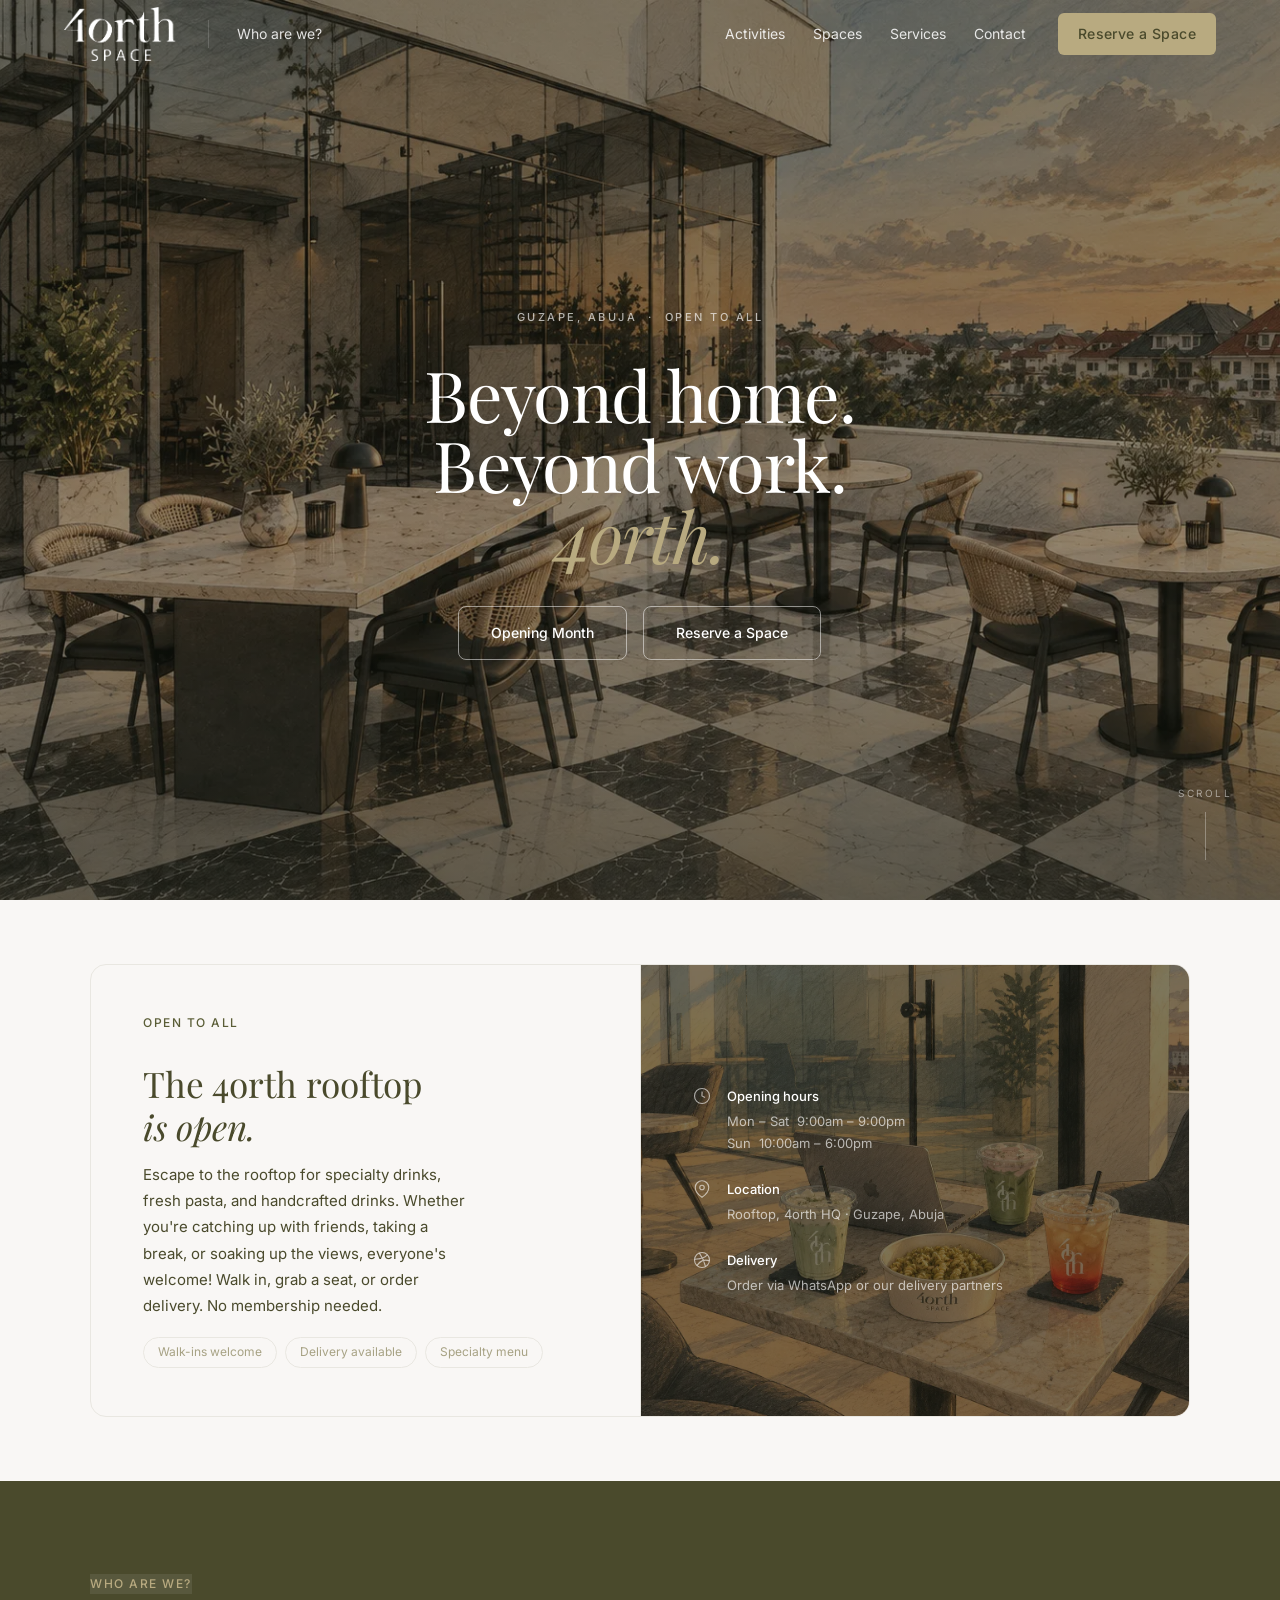
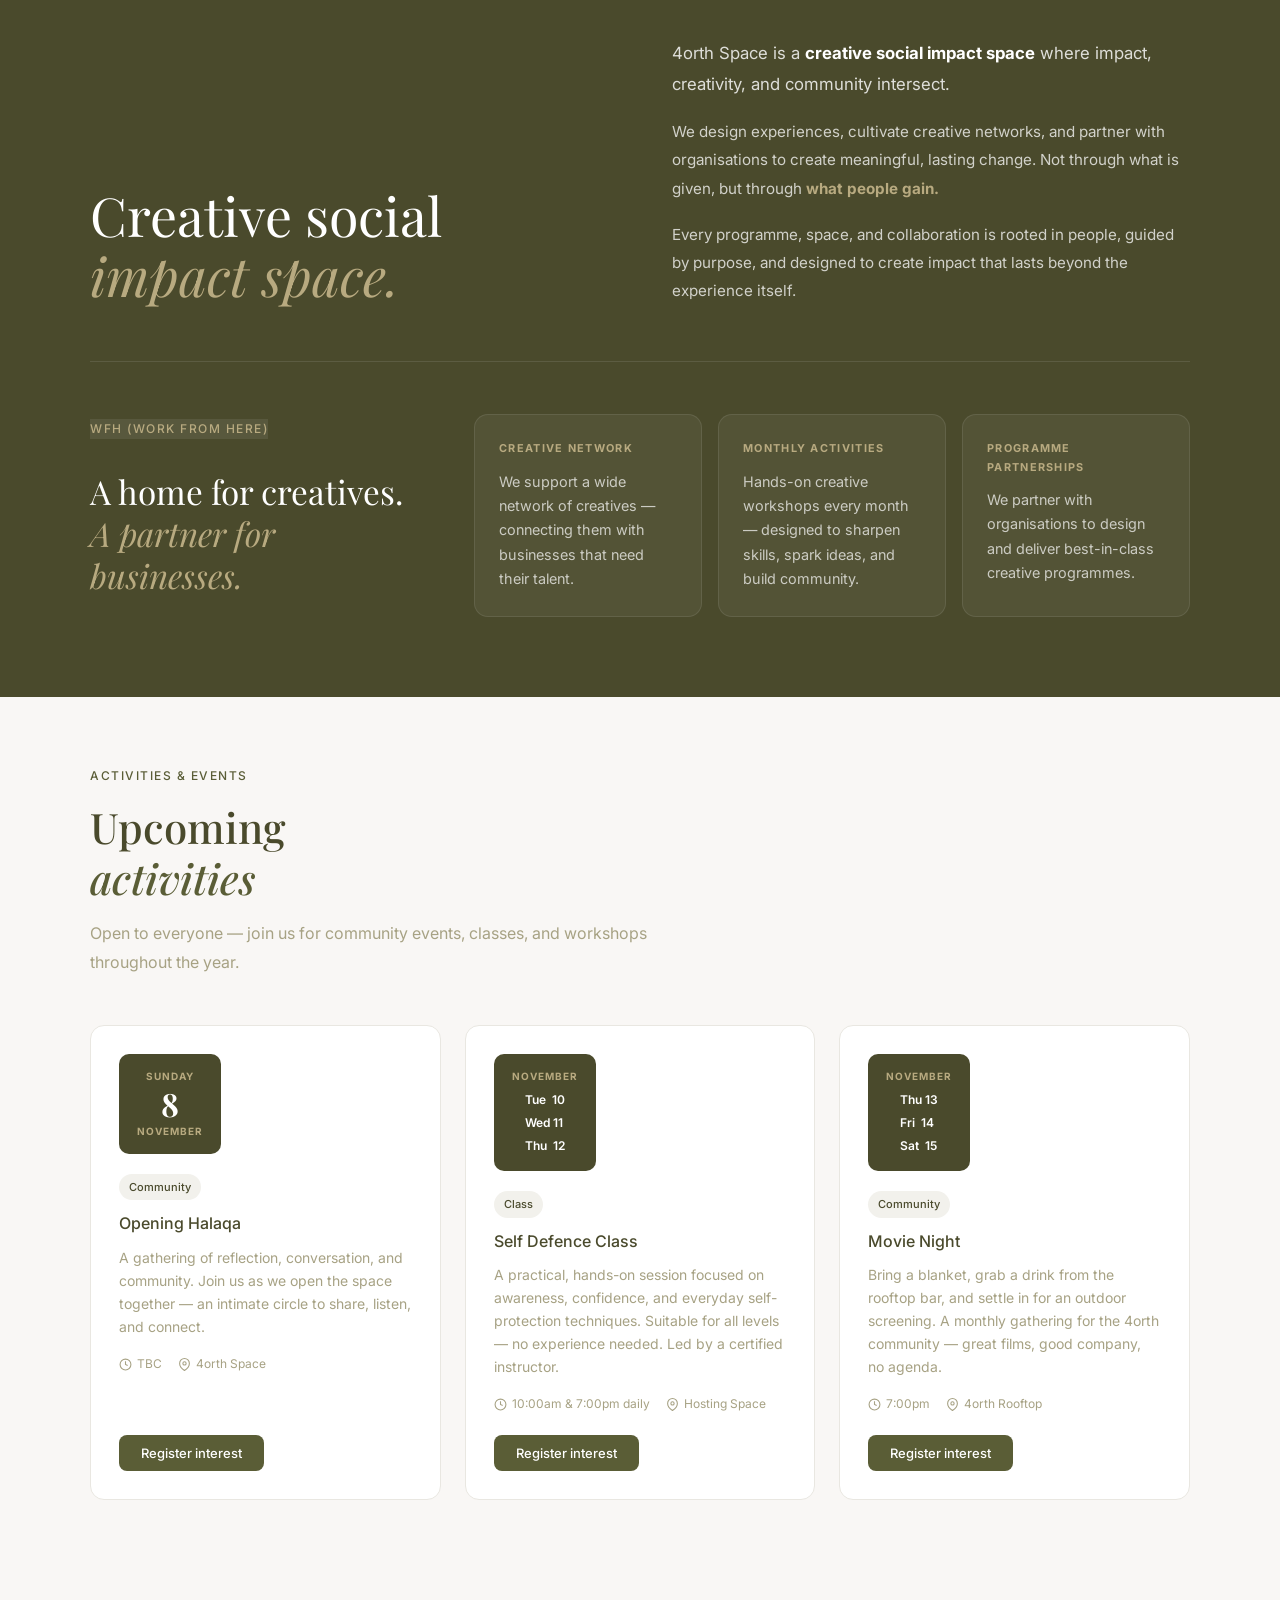
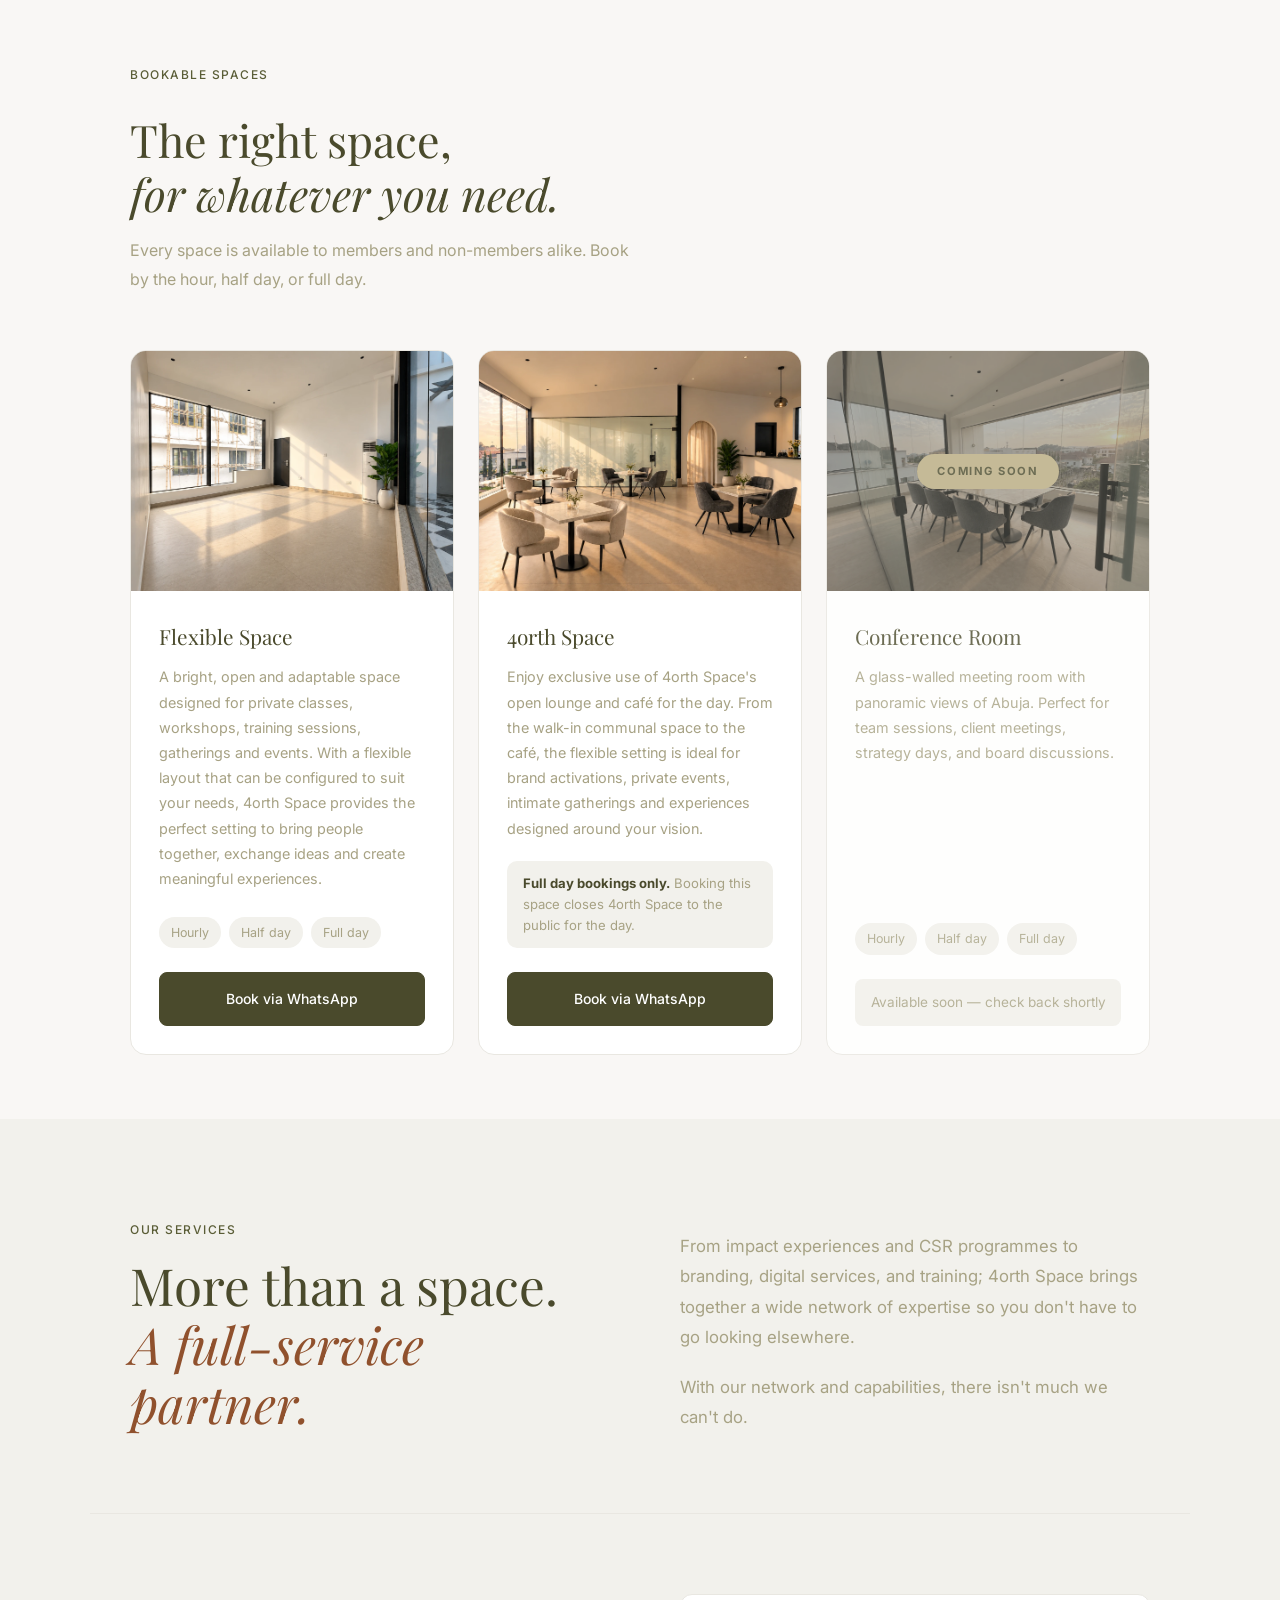
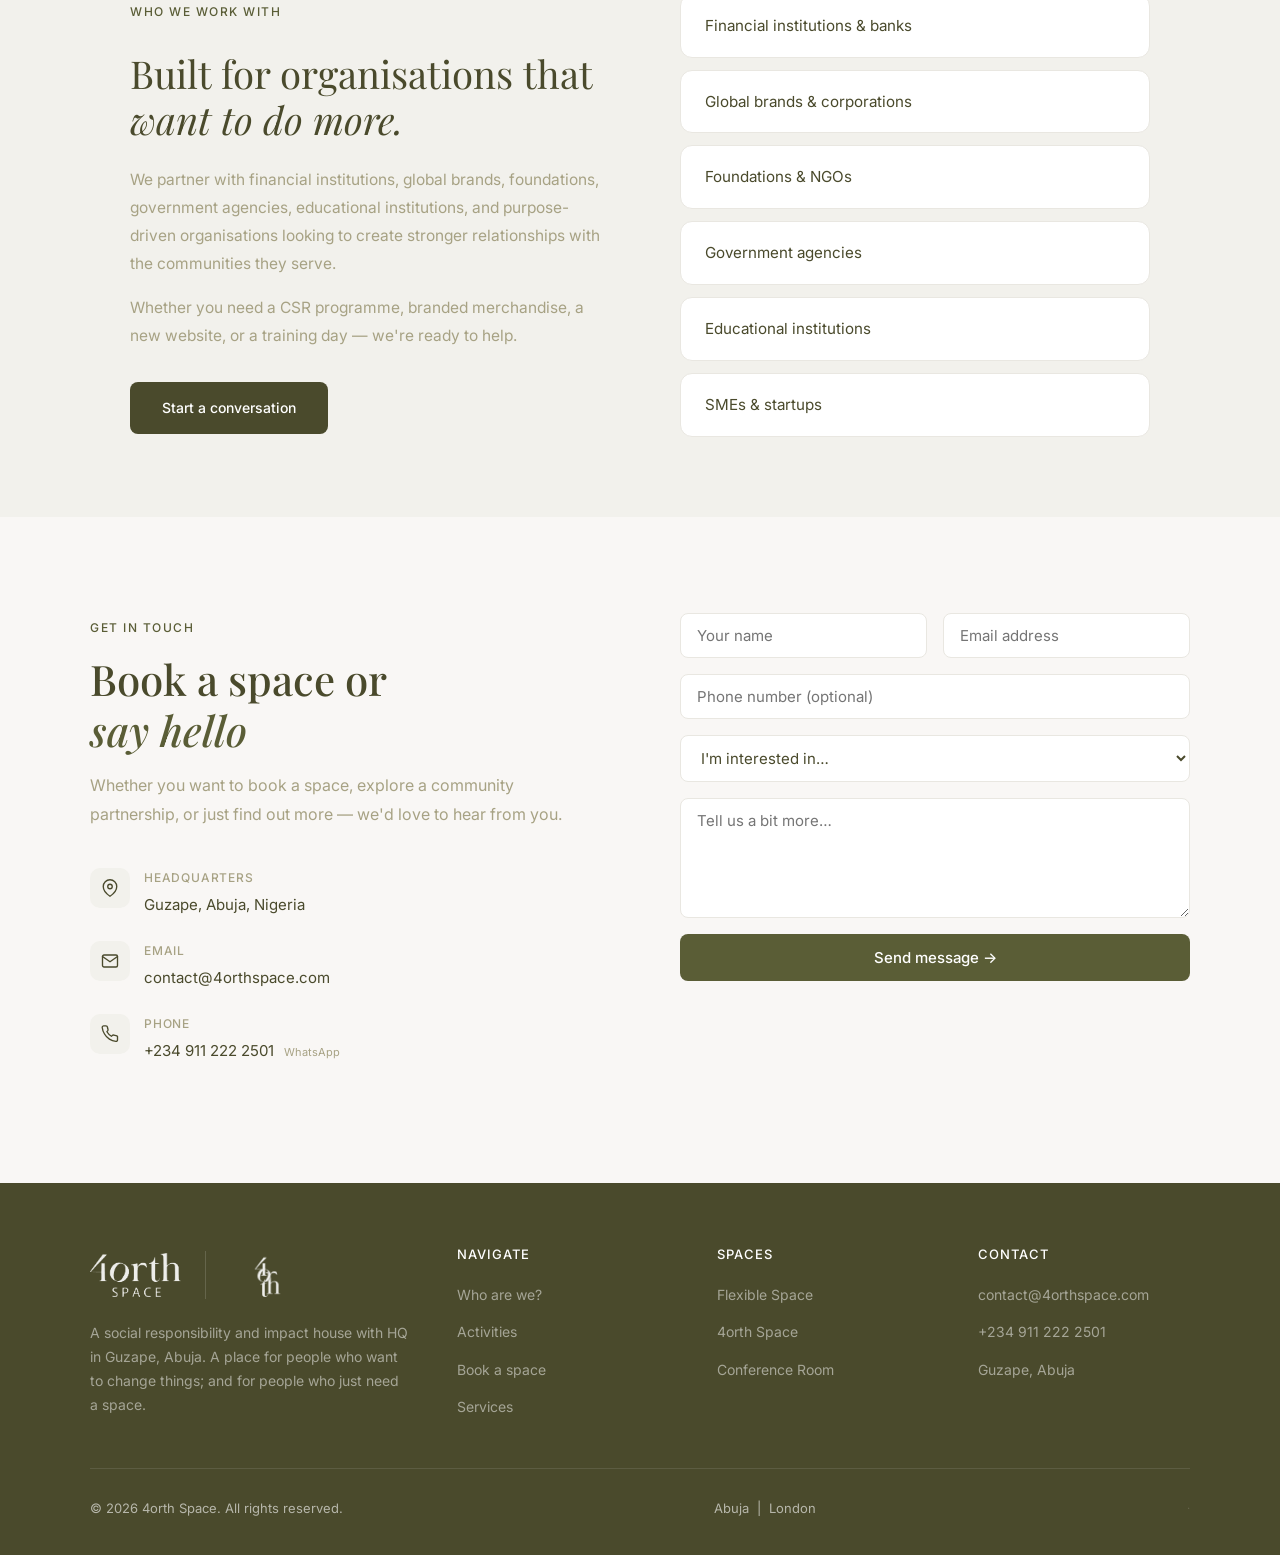
==== index.html @ c17ed7e1 "Add files via upload" ====
<!DOCTYPE html>
<html lang="en">
<head>
  <meta charset="UTF-8" />
  <meta name="viewport" content="width=device-width, initial-scale=1.0" />
  <title>4orth Space — Social Impact Hub, Guzape, Abuja</title>
  <meta name="description" content="4orth Space is a social responsibility and impact hub in Guzape, Abuja. A welcoming space for community, creativity, and change. Book our private office, lounge, or meeting room." />
  <link rel="preconnect" href="https://fonts.googleapis.com" />
  <link rel="preconnect" href="https://fonts.gstatic.com" crossorigin />
  <link href="https://fonts.googleapis.com/css2?family=Inter:wght@300;400;500;600&family=Playfair+Display:ital,wght@0,400;0,500;1,400&display=swap" rel="stylesheet" />
  <style>
    *, *::before, *::after { box-sizing: border-box; margin: 0; padding: 0; }

    :root {
      /* Original 4orth brand palette */
      --olive-dark:   #4A4A2C;
      --olive:        #5A5D36;
      --olive-mid:    #5C5B37;
      --olive-light:  #5E5836;
      --tan-dark:     #A7A284;
      --tan:          #B8AA80;
      --cream-dark:   #E9E7E1;
      --cream-mid:    #F2F1EC;
      --cream-light:  #F5F2EC;
      --cream:        #F9F7F5;
      --black:        #000000;
      --white:        #FFFFFF;
      /* Aliases for readability */
      --brand:        #5A5D36;
      --brand-dark:   #4A4A2C;
      --brand-light:  #A7A284;
      --bg:           #F9F7F5;
      --surface:      #F2F1EC;
      --border:       #E9E7E1;
      --muted:        #A7A284;
      --text:         #4A4A2C;
      /* Extended palette */
      --rust:   rgb(144,81,45);
      --brown:  rgb(76,55,36);
      --greige: rgb(195,186,175);
      --stone:  rgb(217,216,211);
      --font-body: 'Inter', sans-serif;
      --font-display: 'Playfair Display', Georgia, serif;
      /* Aliases used in inline styles */
      --serif: 'Playfair Display', Georgia, serif;
      --sans: 'Inter', sans-serif;
      --text-muted: #A7A284;
    }

    html { scroll-behavior: smooth; }

    body {
      font-family: var(--font-body);
      font-size: 16px;
      line-height: 1.7;
      color: var(--text);
      background: var(--white);
    }

    /* NAV */
    nav {
      position: fixed;
      top: 0; left: 0; right: 0;
      z-index: 100;
      background: transparent;
      border-bottom: none;
      padding: 0 5%;
      display: flex;
      align-items: center;
      justify-content: space-between;
      height: 68px;
      transition: background 0.3s, border-bottom 0.3s;
    }
    nav.scrolled {
      background: var(--brand-dark);
      border-bottom: 1px solid rgba(255,255,255,0.08);
    }
    .nav-left {
      display: flex;
      align-items: center;
      gap: 32px;
    }
    .nav-right {
      display: flex;
      align-items: center;
      gap: 32px;
    }
    .nav-logo {
      text-decoration: none;
      display: flex;
      align-items: center;
    }
    .nav-logo img { height: 54px; width: auto; display: block; }
    /* Thin divider between logo group and left links */
    .nav-left-links {
      display: flex;
      align-items: center;
      gap: 28px;
      list-style: none;
      padding-left: 28px;
      border-left: 1px solid rgba(255,255,255,0.15);
    }
    .nav-right-links {
      display: flex;
      align-items: center;
      gap: 28px;
      list-style: none;
    }
    .nav-left-links a,
    .nav-right-links a {
      font-size: 14px;
      font-weight: 400;
      color: rgba(255,255,255,0.85);
      text-decoration: none;
      transition: color 0.2s;
    }
    .nav-left-links a:hover,
    .nav-right-links a:hover { color: var(--white); }
    /* Keep old .nav-links for toggleMenu JS compatibility */
    .nav-links { display: none; }
    .nav-cta {
      background: var(--tan);
      color: var(--brand-dark) !important;
      padding: 9px 20px;
      border-radius: 6px;
      font-weight: 500 !important;
      font-family: var(--font-body);
      font-size: 0.88rem;
      letter-spacing: 0.03em;
      text-decoration: none !important;
      transition: background 0.2s !important;
    }
    .nav-cta:hover { background: var(--white) !important; color: var(--brand-dark) !important; text-decoration: none !important; }
    .nav-hamburger { display: none; cursor: pointer; flex-direction: column; gap: 5px; padding: 10px; margin-right: -10px; -webkit-tap-highlight-color: transparent; }
    .nav-mobile-menu { display: none; }
    .nav-hamburger span { display: block; width: 22px; height: 2px; background: rgba(255,255,255,0.7); border-radius: 2px; }

    /* SECTIONS */
    section { padding: 96px 5%; }

    /* HERO */
    #hero {
      position: relative;
      min-height: 100vh;
      padding: 68px 40px 0;
      background: var(--brand-dark);
      display: flex;
      flex-direction: column;
      align-items: center;
      justify-content: center;
      overflow: hidden;
      text-align: center;
    }
    #hero .hero-bg {
      display: block;
      position: absolute;
      inset: 0;
      background: url('hero.webp') center center / cover no-repeat;
      z-index: 0;
    }
    #hero .hero-bg::after {
      display: block;
      content: '';
      position: absolute;
      inset: 0;
      background: linear-gradient(to bottom, rgba(20,24,16,0.55) 0%, rgba(20,24,16,0.45) 60%, rgba(20,24,16,0.65) 100%);
    }
    .hero-inner {
      position: relative;
      z-index: 2;
      max-width: 900px;
      padding: 0 40px;
      display: flex;
      flex-direction: column;
      align-items: center;
    }
    .hero-eyebrow {
      font-size: 11px;
      font-weight: 500;
      letter-spacing: 2.5px;
      text-transform: uppercase;
      color: rgba(255,255,255,0.65);
      margin-bottom: 32px;
    }
    .hero-title {
      font-family: var(--font-display);
      font-size: clamp(36px, 5.5vw, 72px);
      font-weight: 300;
      line-height: 1.0;
      color: #fff;
      margin-bottom: 36px;
      letter-spacing: -0.02em;
    }
    .hero-title em { color: var(--tan); font-style: italic; }
    .hero-subtitle {
      font-size: 17px;
      color: rgba(255,255,255,0.75);
      line-height: 1.85;
      margin-bottom: 48px;
      max-width: 520px;
      font-weight: 400;
    }
    .hero-actions { display: flex; gap: 16px; flex-wrap: wrap; justify-content: center; }
    .btn-primary {
      display: inline-block;
      background: transparent;
      color: #fff;
      font-size: 14px;
      font-weight: 500;
      padding: 14px 32px;
      border-radius: 8px;
      border: 1.5px solid rgba(255,255,255,0.5);
      text-decoration: none;
      transition: border-color 0.2s, transform 0.15s;
    }
    .btn-primary:hover { border-color: #fff; transform: translateY(-1px); }
    .btn-secondary {
      display: inline-block;
      background: transparent;
      color: #fff;
      font-size: 14px;
      font-weight: 500;
      padding: 14px 32px;
      border-radius: 8px;
      border: 1.5px solid rgba(255,255,255,0.5);
      text-decoration: none;
      transition: border-color 0.2s, transform 0.15s;
    }
    .btn-secondary:hover { border-color: #fff; transform: translateY(-1px); }
    #hero .hero-scroll {
      position: absolute;
      bottom: 40px;
      right: 48px;
      left: auto;
      transform: none;
      z-index: 2;
      display: flex;
      flex-direction: column;
      align-items: center;
      gap: 10px;
      color: rgba(255,255,255,0.5);
      font-size: 10px;
      letter-spacing: 2.5px;
      text-transform: uppercase;
    }
    #hero .hero-scroll::after {
      content: '';
      width: 1px;
      height: 48px;
      background: rgba(255,255,255,0.3);
      display: block;
    }
    .hero-quote {
      border-left: 3px solid var(--tan);
      padding-left: 16px;
      font-style: italic;
      color: var(--muted);
      font-size: 14px;
      line-height: 1.65;
    }

    /* SECTION LABELS */
    .section-eyebrow {
      display: inline-block;
      font-size: 12px;
      font-weight: 500;
      letter-spacing: 1.5px;
      text-transform: uppercase;
      color: var(--brand);
      margin-bottom: 16px;
    }
    .section-title {
      font-family: var(--font-display);
      font-size: clamp(28px, 4vw, 42px);
      font-weight: 500;
      line-height: 1.2;
      color: var(--text);
      margin-bottom: 16px;
    }
    .section-title em { font-style: italic; color: var(--brand); }
    .section-body {
      font-size: 16px;
      color: var(--muted);
      line-height: 1.8;
      max-width: 600px;
    }

    /* ABOUT */
    .about-inner {
      max-width: 1100px;
      margin: 0 auto;
      display: grid;
      grid-template-columns: 1fr 1fr;
      gap: 80px;
      align-items: center;
    }
    .about-pillars {
      display: grid;
      gap: 20px;
    }
    .pillar {
      display: flex;
      gap: 16px;
      align-items: flex-start;
    }
    .pillar-icon {
      width: 44px;
      height: 44px;
      border-radius: 10px;
      background: var(--cream-mid);
      display: flex;
      align-items: center;
      justify-content: center;
      flex-shrink: 0;
    }
    .pillar-icon svg { width: 22px; height: 22px; stroke: var(--brand-dark); fill: none; stroke-width: 1.8; stroke-linecap: round; stroke-linejoin: round; }
    .pillar-title { font-weight: 500; font-size: 15px; color: var(--text); margin-bottom: 4px; }
    .pillar-desc { font-size: 14px; color: var(--muted); line-height: 1.65; }

    /* WELCOME / COMMUNITY */
    .community-inner { max-width: 1100px; margin: 0 auto; }
    .community-header { text-align: center; margin-bottom: 64px; }
    #community .section-eyebrow { color: var(--cream-dark); }
    #community .section-title { color: var(--white); }
    #community .section-body { color: rgba(255,255,255,0.7); margin: 0 auto; text-align: center; }
    .welcome-grid {
      display: grid;
      grid-template-columns: repeat(auto-fit, minmax(220px, 1fr));
      gap: 24px;
    }
    .welcome-card {
      background: rgba(255,255,255,0.07);
      border: 1px solid rgba(255,255,255,0.12);
      border-radius: 14px;
      padding: 28px 24px;
    }
    .welcome-card-icon {
      font-size: 28px;
      margin-bottom: 14px;
      display: block;
    }
    .welcome-card-title { font-weight: 500; color: var(--white); font-size: 15px; margin-bottom: 8px; }
    .welcome-card-desc { font-size: 14px; color: rgba(255,255,255,0.6); line-height: 1.65; }

    /* FOUR PLACES GRID */
    .four-places {
      display: grid;
      grid-template-columns: repeat(4, 1fr);
      border-top: 1px solid rgba(255,255,255,0.1);
      margin-top: 24px;
    }
    .four-place {
      padding: 32px 26px 36px;
      border-right: 1px solid rgba(255,255,255,0.1);
      position: relative;
    }
    .four-place:last-child { border-right: 0; }
    .four-place.is-4orth { background: rgba(184,170,128,0.08); }
    .four-place-num { font-size: 12px; letter-spacing: 0.12em; text-transform: uppercase; color: rgba(255,255,255,0.4); margin-bottom: 16px; }
    .four-place.is-4orth .four-place-num { color: var(--tan); }
    .four-place h3 { font-family: var(--font-display); font-size: 22px; color: var(--white); margin-bottom: 10px; }
    .four-place.is-4orth h3 { color: var(--tan); }
    .four-place p { font-size: 14px; color: rgba(255,255,255,0.5); line-height: 1.65; }
    .four-place-bar { height: 2px; background: rgba(255,255,255,0.1); margin-top: 22px; position: relative; overflow: hidden; }
    .four-place-bar i { position: absolute; inset: 0; background: var(--tan); }
    .four-place:nth-child(1) .four-place-bar i { width: 25%; }
    .four-place:nth-child(2) .four-place-bar i { width: 50%; }
    .four-place:nth-child(3) .four-place-bar i { width: 75%; }
    .four-place.is-4orth .four-place-bar i { width: 100%; }
    @media (max-width: 900px) { .four-places { grid-template-columns: 1fr 1fr; } .four-place { border-bottom: 1px solid rgba(255,255,255,0.1); } }
    @media (max-width: 600px) { .four-places { grid-template-columns: 1fr; } }

    /* SPACES */
    #spaces { background: var(--cream); }
    .spaces-inner { max-width: 1100px; margin: 0 auto; }
    .spaces-header { margin-bottom: 56px; }
    .spaces-grid {
      display: grid;
      grid-template-columns: repeat(3, 1fr);
      gap: 28px;
    }
    .space-card {
      background: var(--white);
      border-radius: 16px;
      border: 1px solid var(--border);
      overflow: hidden;
      display: flex;
      flex-direction: column;
    }
    .space-card-visual {
      height: 240px;
      position: relative;
      overflow: hidden;
      background: var(--cream-mid);
    }
    .space-card-visual img {
      width: 100%;
      height: 100%;
      object-fit: cover;
      display: block;
      transition: transform 0.5s ease;
    }
    .space-card:hover .space-card-visual img { transform: scale(1.04); }
    .space-card-visual.office { background: linear-gradient(135deg, #F2F1EC 0%, #E9E7E1 100%); }
    .space-card-visual.lounge { background: linear-gradient(135deg, #E9E7E1 0%, #B8AA80 100%); }
    .space-card-visual.meeting { background: linear-gradient(135deg, #F5F2EC 0%, #A7A284 100%); }
    .space-card-badge {
      position: absolute;
      top: 14px;
      right: 14px;
      background: rgba(255,255,255,0.85);
      border-radius: 100px;
      font-size: 11px;
      font-weight: 600;
      color: var(--text);
      padding: 4px 10px;
    }
    .space-card-body { padding: 28px; flex: 1; display: flex; flex-direction: column; }
    .space-card-name { font-weight: 500; font-size: 20px; color: var(--text); margin-bottom: 8px; }
    .space-card-desc { font-size: 14px; color: var(--muted); line-height: 1.7; margin-bottom: 20px; flex: 1; }
    .space-features { list-style: none; margin-bottom: 28px; display: flex; flex-direction: column; gap: 8px; }
    .space-features li {
      font-size: 13px;
      color: var(--muted);
      display: flex;
      align-items: center;
      gap: 8px;
    }
    .space-features li::before {
      content: '';
      width: 5px;
      height: 5px;
      border-radius: 50%;
      background: var(--brand);
      flex-shrink: 0;
    }
    .space-capacity {
      font-size: 12px;
      font-weight: 500;
      color: var(--brand-dark);
      background: var(--cream-mid);
      display: inline-block;
      padding: 4px 12px;
      border-radius: 100px;
      margin-bottom: 20px;
    }
    .btn-book {
      display: block;
      text-align: center;
      background: var(--brand);
      color: var(--white);
      font-size: 14px;
      font-weight: 500;
      padding: 12px;
      border-radius: 8px;
      text-decoration: none;
      transition: background 0.2s;
    }
    .btn-book:hover { background: var(--brand-dark); }
    .btn-book.amber { background: var(--tan-dark); }
    .btn-book.amber:hover { background: var(--olive-dark); }
    .btn-book.coral { background: var(--olive-mid); }
    .btn-book.coral:hover { background: var(--olive-dark); }

    /* IMPACT */
    #impact { background: var(--white); }
    .impact-inner { max-width: 1100px; margin: 0 auto; }
    .impact-grid {
      display: grid;
      grid-template-columns: 1fr 1.4fr;
      gap: 80px;
      align-items: center;
    }
    .impact-stats { display: grid; grid-template-columns: 1fr 1fr; gap: 20px; }
    .impact-stat {
      padding: 28px;
      border-radius: 14px;
      border: 1px solid var(--border);
    }
    .impact-stat-num {
      font-family: var(--font-display);
      font-size: 38px;
      font-weight: 500;
      color: var(--brand);
      line-height: 1;
      margin-bottom: 6px;
    }
    .impact-stat-label { font-size: 13px; color: var(--muted); }
    .impact-initiatives { display: flex; flex-direction: column; gap: 24px; }
    .initiative {
      padding: 24px;
      border-radius: 12px;
      border: 1px solid var(--border);
      border-left: 4px solid var(--tan);
    }
    .initiative-title { font-weight: 500; font-size: 15px; color: var(--text); margin-bottom: 6px; }
    .initiative-desc { font-size: 14px; color: var(--muted); line-height: 1.65; }

    /* EVENTS */
    #events { background: var(--cream-mid); }
    .events-inner { max-width: 1100px; margin: 0 auto; }
    .events-header { margin-bottom: 48px; }
    .events-grid { display: grid; grid-template-columns: repeat(auto-fit, minmax(280px, 1fr)); gap: 24px; }
    .event-card {
      background: var(--white);
      border-radius: 14px;
      border: 1px solid var(--border);
      padding: 28px;
      display: flex;
      flex-direction: column;
    }
    .event-date {
      background: var(--brand-dark);
      border-radius: 10px;
      padding: 14px 18px;
      margin-bottom: 20px;
      display: inline-flex;
      flex-direction: column;
      align-items: center;
      width: fit-content;
    }
    .event-title { font-weight: 500; font-size: 16px; color: var(--text); margin-bottom: 8px; }
    .event-desc { font-size: 14px; color: var(--muted); line-height: 1.65; margin-bottom: 16px; }
    .event-tag {
      display: inline-block;
      font-size: 11px;
      font-weight: 500;
      padding: 4px 10px;
      border-radius: 100px;
      background: var(--cream-mid);
      color: var(--brand-dark);
    }

    /* CONTACT */
    #contact { background: var(--cream); }
    .contact-inner {
      max-width: 1100px;
      margin: 0 auto;
      display: grid;
      grid-template-columns: 1fr 1fr;
      gap: 80px;
      align-items: start;
    }
    .contact-detail { display: flex; gap: 14px; align-items: flex-start; margin-bottom: 24px; }
    .contact-icon {
      width: 40px;
      height: 40px;
      border-radius: 10px;
      background: var(--cream-mid);
      display: flex;
      align-items: center;
      justify-content: center;
      flex-shrink: 0;
    }
    .contact-icon svg { width: 18px; height: 18px; stroke: var(--brand-dark); fill: none; stroke-width: 1.8; stroke-linecap: round; stroke-linejoin: round; }
    .contact-label { font-size: 12px; font-weight: 500; color: var(--muted); text-transform: uppercase; letter-spacing: 0.8px; margin-bottom: 3px; }
    .contact-value { font-size: 15px; color: var(--text); }
    .contact-form { display: flex; flex-direction: column; gap: 16px; }
    .form-row { display: grid; grid-template-columns: 1fr 1fr; gap: 16px; }
    input, textarea, select {
      width: 100%;
      padding: 12px 16px;
      border: 1px solid var(--border);
      border-radius: 8px;
      font-family: var(--font-body);
      font-size: 15px;
      color: var(--text);
      background: var(--white);
      transition: border-color 0.2s;
      outline: none;
    }
    input:focus, textarea:focus, select:focus { border-color: var(--brand); }
    textarea { resize: vertical; min-height: 120px; }
    .form-submit {
      background: var(--brand);
      color: var(--white);
      border: none;
      padding: 14px 28px;
      border-radius: 8px;
      font-size: 15px;
      font-weight: 500;
      cursor: pointer;
      transition: background 0.2s;
      font-family: var(--font-body);
    }
    .form-submit:hover { background: var(--brand-dark); }

    /* FOOTER */
    footer {
      background: var(--text);
      padding: 60px 5% 36px;
      color: rgba(255,255,255,0.6);
    }
    .footer-inner {
      max-width: 1100px;
      margin: 0 auto;
    }
    .footer-top {
      display: grid;
      grid-template-columns: 1.5fr 1fr 1fr 1fr;
      gap: 48px;
      margin-bottom: 48px;
    }
    .footer-logo { margin-bottom: 14px; }
    .footer-logo img { height: 44px; width: auto; display: block; filter: brightness(0) invert(1); opacity: 0.9; }
    .footer-brand-desc { font-size: 14px; line-height: 1.7; color: rgba(255,255,255,0.5); }
    .footer-col-title { font-weight: 500; color: var(--white); font-size: 13px; text-transform: uppercase; letter-spacing: 1px; margin-bottom: 16px; }
    .footer-links { list-style: none; display: flex; flex-direction: column; gap: 10px; }
    .footer-links a { font-size: 14px; color: rgba(255,255,255,0.5); text-decoration: none; transition: color 0.2s; }
    .footer-links a:hover { color: var(--tan); }
    .footer-bottom {
      border-top: 1px solid rgba(255,255,255,0.1);
      padding-top: 28px;
      display: flex;
      justify-content: space-between;
      align-items: center;
      font-size: 13px;
    }

    /* WORKSHOP SIGNUP */
    .workshop-signup {
      margin-top: 64px;
      background: var(--brand-dark);
      border-radius: 20px;
      padding: 56px 52px;
      display: grid;
      grid-template-columns: 1fr 1fr;
      gap: 60px;
      align-items: start;
    }
    .workshop-signup-info h3 {
      font-family: var(--font-display);
      font-size: 28px;
      color: var(--white);
      line-height: 1.25;
      margin-bottom: 14px;
    }
    .workshop-signup-info h3 em { color: var(--tan); }
    .workshop-signup-info p { font-size: 15px; color: rgba(255,255,255,0.65); line-height: 1.75; margin-bottom: 24px; }
    .workshop-signup-perks { display: flex; flex-direction: column; gap: 12px; }
    .workshop-signup-perk { display: flex; gap: 12px; align-items: flex-start; font-size: 14px; color: rgba(255,255,255,0.65); line-height: 1.55; }
    .workshop-signup-perk::before { content: ''; width: 6px; height: 6px; border-radius: 50%; background: var(--tan); flex-shrink: 0; margin-top: 6px; }
    .workshop-signup-form { background: var(--white); border-radius: 16px; padding: 36px 32px; display: flex; flex-direction: column; gap: 16px; }
    .workshop-signup-form .form-label { font-size: 12px; font-weight: 500; letter-spacing: 0.8px; text-transform: uppercase; color: var(--muted); display: block; margin-bottom: 6px; }
    .workshop-signup-form input,
    .workshop-signup-form select,
    .workshop-signup-form textarea { width: 100%; padding: 12px 16px; border: 1px solid var(--border); border-radius: 8px; font-family: var(--font-body); font-size: 15px; color: var(--text); background: var(--cream); transition: border-color 0.2s; outline: none; }
    .workshop-signup-form input:focus,
    .workshop-signup-form select:focus,
    .workshop-signup-form textarea:focus { border-color: var(--brand); }
    .workshop-signup-form textarea { resize: vertical; min-height: 90px; }
    .workshop-signup-success { display: none; text-align: center; padding: 20px 0; }
    .workshop-signup-success .ws-icon { width: 52px; height: 52px; border-radius: 50%; border: 2px solid var(--brand); display: flex; align-items: center; justify-content: center; margin: 0 auto 16px; }
    .workshop-signup-success .ws-icon svg { width: 22px; height: 22px; stroke: var(--brand); fill: none; stroke-width: 2; stroke-linecap: round; }
    .workshop-signup-success h4 { font-family: var(--font-display); font-size: 22px; color: var(--text); margin-bottom: 8px; }
    .workshop-signup-success p { font-size: 14px; color: var(--muted); }
    @media (max-width: 900px) { .workshop-signup { grid-template-columns: 1fr; gap: 36px; padding: 36px 28px; } }

    /* SERVICES */
    #services { background: var(--cream-mid); }
    .services-inner { max-width: 1100px; margin: 0 auto; }
    .services-intro {
      display: grid;
      grid-template-columns: 1fr 1fr;
      gap: 80px;
      align-items: start;
      margin-bottom: 72px;
    }
    .services-clients {
      display: flex;
      flex-wrap: wrap;
      gap: 10px;
      margin-top: 28px;
    }
    .services-client-tag {
      font-size: 12px;
      font-weight: 500;
      letter-spacing: 0.6px;
      color: var(--brand-dark);
      background: var(--cream-dark);
      border: 1px solid var(--border);
      padding: 6px 14px;
      border-radius: 100px;
    }
    .services-grid {
      display: grid;
      grid-template-columns: repeat(3, 1fr);
      gap: 24px;
      margin-bottom: 64px;
    }
    .service-card {
      background: var(--white);
      border: 1px solid var(--border);
      border-radius: 16px;
      padding: 32px 28px;
      display: flex;
      flex-direction: column;
      gap: 14px;
      transition: border-color 0.2s, box-shadow 0.2s;
    }
    .service-card:hover {
      border-color: var(--brand);
      box-shadow: 0 4px 24px rgba(90,93,54,0.08);
    }
    .service-card-icon {
      width: 48px;
      height: 48px;
      border-radius: 12px;
      background: var(--cream-mid);
      display: flex;
      align-items: center;
      justify-content: center;
    }
    .service-card-icon svg { width: 22px; height: 22px; stroke: var(--brand); fill: none; stroke-width: 1.8; stroke-linecap: round; stroke-linejoin: round; }
    .service-card-name { font-weight: 600; font-size: 17px; color: var(--text); }
    .service-card-desc { font-size: 14px; color: var(--muted); line-height: 1.7; flex: 1; }
    .service-card-tag {
      display: inline-block;
      font-size: 11px;
      font-weight: 500;
      letter-spacing: 0.8px;
      text-transform: uppercase;
      color: var(--brand);
      background: rgba(90,93,54,0.07);
      padding: 4px 10px;
      border-radius: 100px;
      align-self: flex-start;
    }
    .services-how {
      background: var(--brand-dark);
      border-radius: 20px;
      padding: 56px 52px;
      display: grid;
      grid-template-columns: 1fr 1fr;
      gap: 60px;
      align-items: center;
    }
    .services-how h3 {
      font-family: var(--font-display);
      font-size: 28px;
      color: var(--white);
      line-height: 1.25;
      margin-bottom: 16px;
    }
    .services-how h3 em { color: var(--tan); }
    .services-how p { font-size: 15px; color: rgba(255,255,255,0.65); line-height: 1.75; margin-bottom: 28px; }
    .services-steps { display: flex; flex-direction: column; gap: 24px; }
    .services-step { display: flex; gap: 18px; align-items: flex-start; }
    .services-step-num {
      width: 32px; height: 32px;
      border-radius: 50%;
      border: 1px solid rgba(184,170,128,0.4);
      display: flex; align-items: center; justify-content: center;
      font-size: 12px; font-weight: 600; color: var(--tan);
      flex-shrink: 0;
    }
    .services-step-text { font-size: 14px; color: rgba(255,255,255,0.65); line-height: 1.65; padding-top: 6px; }
    .services-step-text strong { color: var(--white); display: block; margin-bottom: 2px; font-size: 15px; }
    @media (max-width: 900px) {
      .services-intro, .services-how { grid-template-columns: 1fr; gap: 40px; }
      .services-grid { grid-template-columns: 1fr 1fr; }
    }
    @media (max-width: 600px) { .services-grid { grid-template-columns: 1fr; } .services-how { padding: 36px 28px; } }

    /* OUR JOURNEY */
    #journey { background: var(--cream); }
    .journey-inner { max-width: 1200px; margin: 0 auto; }
    .journey-header { margin-bottom: 64px; }
    .journey-header .section-body { max-width: 560px; }
    .journey-timeline { display: flex; flex-direction: column; gap: 80px; }
    .journey-chapter { display: grid; grid-template-columns: 200px 1fr; gap: 48px; align-items: start; }
    .journey-chapter:nth-child(even) { grid-template-columns: 1fr 200px; }
    .journey-chapter:nth-child(even) .journey-chapter-label { order: 2; text-align: right; }
    .journey-chapter:nth-child(even) .journey-chapter-content { order: 1; }
    .journey-chapter-label { padding-top: 6px; }
    .journey-chapter-date { font-size: 11px; font-weight: 500; letter-spacing: 1.2px; text-transform: uppercase; color: var(--muted); margin-bottom: 8px; }
    .journey-chapter-milestone { font-family: var(--font-display); font-size: 22px; color: var(--text); line-height: 1.2; margin-bottom: 10px; }
    .journey-chapter-desc { font-size: 14px; color: var(--muted); line-height: 1.7; }
    .journey-chapter-content {}
    .journey-photo-grid { display: grid; gap: 12px; }
    .journey-photo-grid.cols-2 { grid-template-columns: 1fr 1fr; }
    .journey-photo-grid.cols-3 { grid-template-columns: 1fr 1fr 1fr; }
    .journey-photo-grid.cols-1 { grid-template-columns: 1fr; }
    .journey-photo {
      border-radius: 12px;
      overflow: hidden;
      background: var(--cream-mid);
      aspect-ratio: 4/3;
      position: relative;
      border: 1px solid var(--border);
    }
    .journey-photo.tall { aspect-ratio: 3/4; }
    .journey-photo.wide { aspect-ratio: 16/9; }
    .journey-photo img { width: 100%; height: 100%; object-fit: cover; display: block; transition: transform 0.5s ease; }
    .journey-photo:hover img { transform: scale(1.04); }
    .journey-photo-placeholder {
      width: 100%; height: 100%;
      display: flex; flex-direction: column;
      align-items: center; justify-content: center;
      gap: 10px; color: var(--muted);
      font-size: 13px; text-align: center; padding: 20px;
    }
    .journey-photo-placeholder svg { width: 28px; height: 28px; stroke: var(--muted); fill: none; stroke-width: 1.5; opacity: 0.5; }
    .journey-photo-placeholder span { opacity: 0.6; line-height: 1.4; }
    .journey-divider { width: 1px; background: var(--border); margin: 0 auto; height: 40px; }

    /* PARTNERS */
    #partners { background: var(--cream-mid); }
    .partners-inner { max-width: 1100px; margin: 0 auto; }
    .partners-header { margin-bottom: 64px; }
    .partners-grid {
      display: grid;
      grid-template-columns: repeat(3, 1fr);
      gap: 28px;
      margin-bottom: 64px;
    }
    .partner-card {
      background: var(--white);
      border: 1px solid var(--border);
      border-radius: 16px;
      padding: 40px 32px 36px;
      display: flex;
      flex-direction: column;
      gap: 18px;
      transition: border-color 0.2s, box-shadow 0.2s, transform 0.25s;
    }
    .partner-card:hover {
      border-color: var(--brand);
      box-shadow: 0 6px 28px rgba(90,93,54,0.09);
      transform: translateY(-3px);
    }
    .partner-logo-wrap {
      height: 72px;
      display: flex;
      align-items: center;
    }
    .partner-logo-placeholder {
      display: inline-flex;
      align-items: center;
      justify-content: center;
      height: 52px;
      padding: 0 20px;
      background: var(--cream-mid);
      border: 1px solid var(--border);
      border-radius: 10px;
      font-family: var(--font-display);
      font-size: 18px;
      font-weight: 500;
      color: var(--brand-dark);
      letter-spacing: -0.02em;
    }
    .partner-name {
      font-family: var(--font-display);
      font-size: 22px;
      font-weight: 500;
      color: var(--text);
    }
    .partner-type {
      font-size: 11px;
      font-weight: 500;
      letter-spacing: 1px;
      text-transform: uppercase;
      color: var(--brand);
      background: rgba(90,93,54,0.07);
      padding: 4px 10px;
      border-radius: 100px;
      align-self: flex-start;
    }
    .partner-desc {
      font-size: 14px;
      color: var(--muted);
      line-height: 1.75;
      flex: 1;
    }
    .partner-link {
      display: inline-flex;
      align-items: center;
      gap: 6px;
      font-size: 13px;
      font-weight: 500;
      color: var(--brand);
      text-decoration: none;
      transition: gap 0.2s;
    }
    .partner-link:hover { gap: 10px; }
    .partners-become {
      background: var(--brand-dark);
      border-radius: 20px;
      padding: 52px;
      display: grid;
      grid-template-columns: 1fr auto;
      gap: 40px;
      align-items: center;
    }
    .partners-become h3 {
      font-family: var(--font-display);
      font-size: 26px;
      color: var(--white);
      margin-bottom: 10px;
    }
    .partners-become h3 em { color: var(--tan); font-style: italic; }
    .partners-become p { font-size: 15px; color: rgba(255,255,255,0.65); line-height: 1.7; max-width: 52ch; }
    /* Government endorsers strip */
    .partners-divider {
      display: flex; align-items: center; gap: 20px;
      margin: 72px 0 48px;
    }
    .partners-divider::before, .partners-divider::after {
      content: ''; flex: 1; height: 1px; background: var(--border);
    }
    .partners-divider-label {
      font-size: 11px; font-weight: 500; letter-spacing: 1.4px;
      text-transform: uppercase; color: var(--muted); white-space: nowrap;
    }
    .endorsed-grid {
      display: grid;
      grid-template-columns: repeat(3, 1fr);
      gap: 20px;
      margin-bottom: 64px;
    }
    .endorsed-card {
      background: var(--white);
      border: 1px solid var(--border);
      border-radius: 14px;
      padding: 28px 24px;
      display: flex;
      flex-direction: column;
      align-items: flex-start;
      gap: 12px;
      transition: border-color 0.2s, box-shadow 0.2s;
    }
    .endorsed-card:hover { border-color: var(--brand); box-shadow: 0 4px 20px rgba(90,93,54,0.07); }
    .endorsed-badge {
      font-size: 10px; font-weight: 600; letter-spacing: 1.2px;
      text-transform: uppercase; color: var(--white);
      background: var(--brand); padding: 3px 10px;
      border-radius: 100px;
    }
    .endorsed-logo-wrap { height: 56px; display: flex; align-items: center; }
    .endorsed-logo-placeholder {
      font-size: 14px; font-weight: 600; color: var(--brand-dark);
      background: var(--cream-mid); border: 1px solid var(--border);
      border-radius: 8px; padding: 8px 16px;
    }
    .endorsed-name { font-size: 15px; font-weight: 600; color: var(--text); line-height: 1.3; }
    .endorsed-desc { font-size: 13px; color: var(--muted); line-height: 1.65; }
    @media (max-width: 900px) {
      .partners-grid, .endorsed-grid { grid-template-columns: 1fr; }
      .partners-become { grid-template-columns: 1fr; gap: 28px; }
    }

    /* INSTAGRAM */
    #instagram { background: var(--white); }
    .instagram-inner { max-width: 1100px; margin: 0 auto; }
    .instagram-header { display: flex; justify-content: space-between; align-items: flex-end; gap: 24px; flex-wrap: wrap; margin-bottom: 40px; }
    .instagram-profile { display: flex; align-items: center; gap: 18px; }
    .instagram-avatar {
      width: 64px; height: 64px; border-radius: 50%;
      background: linear-gradient(135deg, var(--tan), var(--brand));
      display: flex; align-items: center; justify-content: center;
      font-family: var(--font-display); font-size: 22px; color: var(--white); font-weight: 500;
      flex-shrink: 0;
    }
    .instagram-handle { font-size: 18px; font-weight: 600; color: var(--text); }
    .instagram-handle a { text-decoration: none; color: inherit; }
    .instagram-handle a:hover { color: var(--brand); }
    .instagram-handle-sub { font-size: 14px; color: var(--muted); margin-top: 2px; }
    .instagram-follow-btn {
      display: inline-flex; align-items: center; gap: 8px;
      background: var(--brand); color: var(--white);
      font-size: 14px; font-weight: 500;
      padding: 11px 22px; border-radius: 8px;
      text-decoration: none; transition: background 0.2s;
    }
    .instagram-follow-btn:hover { background: var(--brand-dark); }
    .instagram-follow-btn svg { width: 16px; height: 16px; fill: currentColor; }
    /* Feed container — Behold embed goes here */
    .instagram-feed-wrap { min-height: 320px; }
    .instagram-feed-fallback {
      border: 2px dashed var(--border);
      border-radius: 16px;
      padding: 60px 32px;
      text-align: center;
      color: var(--muted);
    }
    .instagram-feed-fallback svg { width: 36px; height: 36px; margin: 0 auto 16px; display: block; stroke: var(--muted); fill: none; stroke-width: 1.3; }
    .instagram-feed-fallback p { font-size: 15px; line-height: 1.6; max-width: 38ch; margin: 0 auto; }
    .instagram-feed-fallback a { color: var(--brand); text-decoration: none; font-weight: 500; }

    /* RESPONSIVE */
    @media (max-width: 900px) {
      .hero-inner, .about-inner, .contact-inner, .impact-grid { grid-template-columns: 1fr; gap: 48px; }
      .journey-chapter, .journey-chapter:nth-child(even) { grid-template-columns: 1fr; }
      .journey-chapter:nth-child(even) .journey-chapter-label,
      .journey-chapter:nth-child(even) .journey-chapter-content { order: unset; text-align: left; }
      .hero-visual { display: none; }
      .spaces-grid { grid-template-columns: 1fr; }
      .footer-top { grid-template-columns: 1fr 1fr; gap: 32px; }
      .nav-left-links, .nav-right-links, .nav-right .nav-cta { display: none; }
      .nav-hamburger { display: flex; }
      .nav-mobile-menu {
        display: none;
        flex-direction: column;
        position: fixed;
        top: 68px; left: 0; right: 0;
        background: var(--brand-dark);
        padding: 16px 5% 24px;
        border-bottom: 1px solid rgba(255,255,255,0.1);
        gap: 4px;
        z-index: 99;
        -webkit-overflow-scrolling: touch;
      }
      .nav-mobile-menu.open { display: flex; }
      .nav-mobile-menu a {
        font-size: 15px; color: rgba(255,255,255,0.8);
        text-decoration: none; padding: 10px 0;
        border-bottom: 1px solid rgba(255,255,255,0.07);
      }
      .nav-mobile-menu a:last-child { border-bottom: none; }
      .nav-mobile-menu a:hover { color: var(--white); }
      .form-row { grid-template-columns: 1fr; }
      .footer-bottom { flex-direction: column; gap: 12px; text-align: center; }
    }

    @media (max-width: 600px) {
      section { padding: 72px 5%; }
      .impact-stats { grid-template-columns: 1fr; }
      .footer-top { grid-template-columns: 1fr; }
    }

    /* ── Mobile fixes for inline grids ── */
    @media (max-width: 768px) {
      /* Café strip */
      .cafe-strip-grid { grid-template-columns: 1fr !important; }
      .cafe-strip-grid > div:last-child { min-height: 280px; border-left: none !important; border-top: 1px solid var(--border); }

      /* Who are we? headline + text */
      .about-headline-grid { grid-template-columns: 1fr !important; gap: 32px !important; }

      /* WFH section */
      .wfh-grid { grid-template-columns: 1fr !important; gap: 40px !important; }
      .wfh-cards { grid-template-columns: 1fr !important; }

      /* Spaces cards */
      .spaces-cards-grid { grid-template-columns: 1fr !important; }

      /* Services intro + who we work with */
      .services-intro-grid { grid-template-columns: 1fr !important; gap: 40px !important; }
      .services-who-grid { grid-template-columns: 1fr !important; gap: 40px !important; }

      /* About section padding */
      #about { padding: 64px 20px !important; }

      /* Spaces & Activities inner padding */
      #spaces > div, #workshops > div { padding-left: 20px !important; padding-right: 20px !important; }

      /* Services section padding */
      #services { padding-left: 20px !important; padding-right: 20px !important; }

      /* Contact section */
      #contact .contact-inner { padding: 0 20px !important; }

      /* General section side padding */
      section { padding-left: 20px !important; padding-right: 20px !important; }
    }
    /* ── SIGNUP MODAL ── */
    .signup-overlay {
      display: none;
      position: fixed;
      inset: 0;
      background: rgba(0,0,0,0.6);
      z-index: 500;
      align-items: center;
      justify-content: center;
      padding: 20px;
    }
    .signup-overlay.open { display: flex; }
    .signup-modal {
      background: #fff;
      border-radius: 16px;
      width: 100%;
      max-width: 520px;
      max-height: 90vh;
      overflow-y: auto;
      padding: 40px;
      position: relative;
    }
    .signup-modal-close {
      position: absolute;
      top: 16px; right: 20px;
      background: none;
      border: none;
      font-size: 22px;
      cursor: pointer;
      color: var(--muted);
      line-height: 1;
    }
    .signup-modal-close:hover { color: var(--text); }
    .signup-event-badge {
      display: inline-block;
      background: var(--brand);
      color: #fff;
      font-size: 11px;
      font-weight: 600;
      letter-spacing: 0.08em;
      text-transform: uppercase;
      padding: 4px 12px;
      border-radius: 20px;
      margin-bottom: 14px;
    }
    .signup-modal h3 {
      font-family: var(--serif);
      font-size: 1.6rem;
      font-weight: 400;
      color: var(--text);
      margin: 0 0 6px;
    }
    .signup-modal-meta {
      font-size: 13px;
      color: var(--muted);
      margin: 0 0 24px;
      line-height: 1.5;
    }
    .signup-capacity-note {
      background: var(--cream-mid);
      border-left: 3px solid var(--tan);
      border-radius: 0 8px 8px 0;
      padding: 10px 14px;
      font-size: 13px;
      color: var(--text);
      margin-bottom: 28px;
      line-height: 1.5;
    }
    .signup-form label {
      display: block;
      font-size: 12px;
      font-weight: 600;
      letter-spacing: 0.05em;
      text-transform: uppercase;
      color: var(--text);
      margin-bottom: 6px;
    }
    .signup-form .field { margin-bottom: 18px; }
    .signup-form input, .signup-form select {
      width: 100%;
      padding: 11px 14px;
      border: 1px solid var(--border);
      border-radius: 8px;
      font-size: 14px;
      font-family: var(--font-body);
      color: var(--text);
      background: #fff;
      outline: none;
      transition: border-color 0.2s;
    }
    .signup-form input:focus, .signup-form select:focus {
      border-color: var(--brand);
    }
    .signup-form .form-note {
      font-size: 12px;
      color: var(--muted);
      margin-top: 5px;
    }
    .signup-submit {
      width: 100%;
      background: var(--brand-dark);
      color: #fff;
      border: none;
      border-radius: 8px;
      padding: 13px;
      font-size: 14px;
      font-weight: 500;
      font-family: var(--font-body);
      cursor: pointer;
      margin-top: 8px;
      transition: background 0.2s;
    }
    .signup-submit:hover { background: var(--brand); }
    .signup-whatsapp-note {
      font-size: 12px;
      color: var(--muted);
      text-align: center;
      margin-top: 12px;
    }
    @media (max-width: 600px) {
      .signup-modal { padding: 28px 20px; }
    }
  </style>
</head>
<body>

  <!-- NAV -->
  <nav>
    <div class="nav-left">
      <a href="#" class="nav-logo"><img src="logo.png" alt="4orth Space" /></a>
      <ul class="nav-left-links">
        <li><a href="#about">Who are we?</a></li>
      </ul>
    </div>
    <div class="nav-right">
      <ul class="nav-right-links">
        <li><a href="#workshops">Activities</a></li>
        <li><a href="#spaces">Spaces</a></li>
        <li><a href="#services">Services</a></li>
        <li><a href="#contact">Contact</a></li>
      </ul>
      <a href="#contact" class="nav-cta">Reserve a Space</a>
    </div>
    <div class="nav-hamburger" onclick="toggleMenu(this)">
      <span></span><span></span><span></span>
    </div>
    <!-- Mobile menu (inside nav so position:absolute works on iOS) -->
    <div class="nav-mobile-menu" id="mobileMenu">
      <a href="#about" onclick="closeMobileMenu()">Who are we?</a>
      <a href="#workshops" onclick="closeMobileMenu()">Activities</a>
      <a href="#spaces" onclick="closeMobileMenu()">Spaces</a>
      <a href="#services" onclick="closeMobileMenu()">Services</a>
      <a href="#contact" onclick="closeMobileMenu()">Contact</a>
      <a href="#contact" onclick="closeMobileMenu()" style="color:var(--tan);font-weight:500;">Reserve a Space</a>
    </div>
  </nav>

  <!-- HERO -->
  <section id="hero">
    <div class="hero-bg"></div>
    <div class="hero-inner">
      <span class="hero-eyebrow">Guzape, Abuja &nbsp;·&nbsp; Open to all</span>
      <h1 class="hero-title">
        Beyond home.<br/>Beyond work.<br/><em>4orth.</em>
      </h1>
      <div class="hero-actions">
        <a href="#workshops" class="btn-primary">Opening Month</a>
        <a href="#spaces" class="btn-secondary">Reserve a Space</a>
      </div>
    </div>
    <div class="hero-scroll">Scroll</div>
  </section>

  <!-- CAFÉ STRIP -->
  <section style="background:var(--cream);padding:64px 0;">
    <div class="cafe-strip-grid" style="max-width:1100px;margin:0 auto;border:1px solid var(--border);border-radius:16px;overflow:hidden;display:grid;grid-template-columns:1fr 1fr;">

      <div style="padding:48px 52px;display:flex;flex-direction:column;justify-content:center;gap:14px;">
        <span class="section-eyebrow">Open to all</span>
        <h2 style="font-family:var(--serif);font-size:clamp(1.6rem,2.8vw,2.2rem);font-weight:400;line-height:1.2;margin:0;">The 4orth rooftop<br/><em>is open.</em></h2>
        <p style="font-size:15px;color:var(--text);line-height:1.75;margin:0;max-width:36ch;">Escape to the rooftop for specialty drinks, fresh pasta, and handcrafted drinks. Whether you're catching up with friends, taking a break, or soaking up the views, everyone's welcome! Walk in, grab a seat, or order delivery. No membership needed.</p>
        <div style="display:flex;gap:8px;flex-wrap:wrap;margin-top:4px;">
          <span style="font-size:12px;padding:4px 14px;border:1px solid var(--border);border-radius:100px;color:var(--muted);">Walk-ins welcome</span>
          <span style="font-size:12px;padding:4px 14px;border:1px solid var(--border);border-radius:100px;color:var(--muted);">Delivery available</span>
          <span style="font-size:12px;padding:4px 14px;border:1px solid var(--border);border-radius:100px;color:var(--muted);">Specialty menu</span>
        </div>
      </div>

      <div style="border-left:1px solid var(--border);padding:48px 52px;display:flex;flex-direction:column;justify-content:center;gap:24px;position:relative;overflow:hidden;">
        <img src="cafe-image.webp" alt="4orth rooftop café" style="position:absolute;inset:0;width:100%;height:100%;object-fit:cover;object-position:center;pointer-events:none;user-select:none;" />
        <div style="position:absolute;inset:0;background:rgba(20,24,16,0.55);"></div>
        <div style="position:relative;z-index:1;display:flex;flex-direction:column;gap:24px;">
        <div style="display:flex;align-items:flex-start;gap:16px;">
          <svg viewBox="0 0 24 24" width="18" height="18" fill="none" stroke="currentColor" stroke-width="1.5" style="flex-shrink:0;margin-top:2px;color:rgba(255,255,255,0.6);"><circle cx="12" cy="12" r="10"/><path d="M12 6v6l4 2"/></svg>
          <div>
            <p style="font-size:13px;font-weight:500;margin:0 0 3px;color:#fff;">Opening hours</p>
            <p style="font-size:13px;color:rgba(255,255,255,0.65);margin:0;line-height:1.7;">Mon – Sat &nbsp;9:00am – 9:00pm<br/>Sun &nbsp;10:00am – 6:00pm</p>
          </div>
        </div>
        <div style="display:flex;align-items:flex-start;gap:16px;">
          <svg viewBox="0 0 24 24" width="18" height="18" fill="none" stroke="currentColor" stroke-width="1.5" style="flex-shrink:0;margin-top:2px;color:rgba(255,255,255,0.6);"><path d="M21 10c0 7-9 13-9 13s-9-6-9-13a9 9 0 0 1 18 0z"/><circle cx="12" cy="10" r="3"/></svg>
          <div>
            <p style="font-size:13px;font-weight:500;margin:0 0 3px;color:#fff;">Location</p>
            <p style="font-size:13px;color:rgba(255,255,255,0.65);margin:0;">Rooftop, 4orth HQ · Guzape, Abuja</p>
          </div>
        </div>
        <div style="display:flex;align-items:flex-start;gap:16px;">
          <svg viewBox="0 0 24 24" width="18" height="18" fill="none" stroke="currentColor" stroke-width="1.5" style="flex-shrink:0;margin-top:2px;color:rgba(255,255,255,0.6);"><circle cx="12" cy="12" r="10"/><path d="M8.56 2.75c4.37 6.03 6.02 9.42 8.03 17.72m2.54-15.38c-3.72 4.35-8.94 5.66-16.88 5.85m19.5 1.9c-3.5-.93-6.63-.82-8.94 0-2.58.92-5.01 2.86-7.44 6.32"/></svg>
          <div>
            <p style="font-size:13px;font-weight:500;margin:0 0 3px;color:#fff;">Delivery</p>
            <p style="font-size:13px;color:rgba(255,255,255,0.65);margin:0;">Order via WhatsApp or our delivery partners</p>
          </div>
        </div>
        </div>
      </div>

    </div>
  </section>

  <!-- ABOUT & COMMUNITY -->
  <section id="about" style="scroll-margin-top:68px;background:var(--brand-dark);padding:88px 40px 80px;">
    <div style="max-width:1100px;margin:0 auto;">

      <!-- Eyebrow -->
      <span class="section-eyebrow" style="color:var(--tan);background:rgba(255,255,255,0.08);">Who are we?</span>

      <!-- Headline + intro paragraph -->
      <div class="about-headline-grid" style="display:grid;grid-template-columns:1fr 1fr;gap:64px;align-items:end;margin-top:28px;padding-bottom:56px;border-bottom:1px solid rgba(255,255,255,0.1);">
        <h2 style="font-family:var(--serif);font-size:clamp(2.4rem,4.2vw,3.6rem);font-weight:400;color:#fff;line-height:1.12;margin:0;">Creative social<br/><em style="color:var(--tan);">impact space.</em></h2>
        <div>
          <p style="font-size:1.05rem;color:rgba(255,255,255,0.82);line-height:1.85;margin:0 0 18px;">4orth Space is a <strong style="color:#fff;">creative social impact space</strong> where impact, creativity, and community intersect.</p>
          <p style="color:rgba(255,255,255,0.75);line-height:1.85;font-size:0.95rem;margin:0 0 18px;">We design experiences, cultivate creative networks, and partner with organisations to create meaningful, lasting change. Not through what is given, but through <strong style="color:var(--tan);">what people gain.</strong></p>
          <p style="color:rgba(255,255,255,0.75);line-height:1.85;font-size:0.95rem;margin:0;">Every programme, space, and collaboration is rooted in people, guided by purpose, and designed to create impact that lasts beyond the experience itself.</p>
        </div>
      </div>

      <!-- Creative Space -->
      <div class="wfh-grid" style="display:grid;grid-template-columns:320px 1fr;gap:64px;align-items:start;padding-top:52px;">
        <div>
          <span class="section-eyebrow" style="color:var(--tan);background:rgba(255,255,255,0.08);">WFH (Work From Here)</span>
          <h3 style="font-family:var(--serif);font-size:clamp(1.6rem,2.6vw,2.2rem);font-weight:400;color:#fff;margin:16px 0 0;line-height:1.25;">A home for creatives.<br/><em style="color:var(--tan);">A partner for businesses.</em></h3>
        </div>
        <div class="wfh-cards" style="display:grid;grid-template-columns:repeat(3,1fr);gap:16px;">
          <div style="background:rgba(255,255,255,0.05);border:1px solid rgba(255,255,255,0.09);border-radius:14px;padding:24px;">
            <div style="font-size:0.68rem;font-weight:700;letter-spacing:0.12em;text-transform:uppercase;color:var(--tan);margin-bottom:12px;">Creative Network</div>
            <p style="color:rgba(255,255,255,0.7);font-size:0.9rem;line-height:1.7;margin:0;">We support a wide network of creatives — connecting them with businesses that need their talent.</p>
          </div>
          <div style="background:rgba(255,255,255,0.05);border:1px solid rgba(255,255,255,0.09);border-radius:14px;padding:24px;">
            <div style="font-size:0.68rem;font-weight:700;letter-spacing:0.12em;text-transform:uppercase;color:var(--tan);margin-bottom:12px;">Monthly Activities</div>
            <p style="color:rgba(255,255,255,0.7);font-size:0.9rem;line-height:1.7;margin:0;">Hands-on creative workshops every month — designed to sharpen skills, spark ideas, and build community.</p>
          </div>
          <div style="background:rgba(255,255,255,0.05);border:1px solid rgba(255,255,255,0.09);border-radius:14px;padding:24px;">
            <div style="font-size:0.68rem;font-weight:700;letter-spacing:0.12em;text-transform:uppercase;color:var(--tan);margin-bottom:12px;">Programme Partnerships</div>
            <p style="color:rgba(255,255,255,0.7);font-size:0.9rem;line-height:1.7;margin:0;">We partner with organisations to design and deliver best-in-class creative programmes.</p>
          </div>
        </div>
      </div>


    </div>
  </section>


  <!-- WORKSHOPS -->
  <section id="workshops" style="scroll-margin-top:68px;background:var(--cream);padding:64px 40px 80px;">
    <div class="events-inner">
      <div class="events-header">
        <span class="section-eyebrow">Activities &amp; events</span>
        <h2 class="section-title">Upcoming<br/><em>activities</em></h2>
        <p class="section-body">Open to everyone — join us for community events, classes, and workshops throughout the year.</p>
      </div>
      <div class="events-grid">

        <!-- Opening Halaqa — Sun 8 Nov -->
        <div class="event-card">
          <div class="event-date">
            <span style="font-size:10px;font-weight:700;letter-spacing:0.1em;text-transform:uppercase;color:var(--tan);display:block;margin-bottom:3px;">Sunday</span>
            <span style="font-size:32px;font-weight:700;line-height:1;color:#fff;font-family:var(--serif);">8</span>
            <span style="font-size:10px;font-weight:700;letter-spacing:0.1em;text-transform:uppercase;color:var(--tan);display:block;margin-top:3px;">November</span>
          </div>
          <div style="flex:1;">
            <div style="display:flex;align-items:center;gap:8px;margin-bottom:10px;">
              <span class="event-tag">Community</span>
            </div>
            <p class="event-title">Opening Halaqa</p>
            <p class="event-desc">A gathering of reflection, conversation, and community. Join us as we open the space together — an intimate circle to share, listen, and connect.</p>
            <div style="display:flex;align-items:center;gap:16px;margin-top:4px;">
              <span style="font-size:12px;color:var(--muted);display:flex;align-items:center;gap:5px;">
                <svg viewBox="0 0 24 24" width="13" height="13" fill="none" stroke="currentColor" stroke-width="2"><circle cx="12" cy="12" r="10"/><path d="M12 6v6l4 2"/></svg>
                TBC
              </span>
              <span style="font-size:12px;color:var(--muted);display:flex;align-items:center;gap:5px;">
                <svg viewBox="0 0 24 24" width="13" height="13" fill="none" stroke="currentColor" stroke-width="2"><path d="M21 10c0 7-9 13-9 13s-9-6-9-13a9 9 0 0 1 18 0z"/><circle cx="12" cy="10" r="3"/></svg>
                4orth Space
              </span>
            </div>
          </div>
          <button onclick="openSignup('halaqa')" style="display:inline-block;margin-top:20px;background:var(--brand);color:#fff;font-size:13px;font-weight:500;padding:10px 22px;border-radius:8px;border:none;cursor:pointer;align-self:flex-start;font-family:var(--font-body);">Register interest</button>
        </div>

        <!-- Self Defence — Tue 10, Wed 11, Thu 12 Nov -->
        <div class="event-card">
          <div class="event-date">
            <span style="font-size:10px;font-weight:700;letter-spacing:0.1em;text-transform:uppercase;color:var(--tan);display:block;margin-bottom:5px;">November</span>
            <div style="display:flex;flex-direction:column;gap:3px;">
              <span style="font-size:12px;font-weight:600;color:#fff;white-space:nowrap;">Tue &nbsp;10</span>
              <span style="font-size:12px;font-weight:600;color:#fff;white-space:nowrap;">Wed 11</span>
              <span style="font-size:12px;font-weight:600;color:#fff;white-space:nowrap;">Thu &nbsp;12</span>
            </div>
          </div>
          <div style="flex:1;">
            <div style="display:flex;align-items:center;gap:8px;margin-bottom:10px;">
              <span class="event-tag">Class</span>
            </div>
            <p class="event-title">Self Defence Class</p>
            <p class="event-desc">A practical, hands-on session focused on awareness, confidence, and everyday self-protection techniques. Suitable for all levels — no experience needed. Led by a certified instructor.</p>
            <div style="display:flex;align-items:center;gap:16px;margin-top:4px;">
              <span style="font-size:12px;color:var(--muted);display:flex;align-items:center;gap:5px;">
                <svg viewBox="0 0 24 24" width="13" height="13" fill="none" stroke="currentColor" stroke-width="2"><circle cx="12" cy="12" r="10"/><path d="M12 6v6l4 2"/></svg>
                10:00am &amp; 7:00pm daily
              </span>
              <span style="font-size:12px;color:var(--muted);display:flex;align-items:center;gap:5px;">
                <svg viewBox="0 0 24 24" width="13" height="13" fill="none" stroke="currentColor" stroke-width="2"><path d="M21 10c0 7-9 13-9 13s-9-6-9-13a9 9 0 0 1 18 0z"/><circle cx="12" cy="10" r="3"/></svg>
                Hosting Space
              </span>
            </div>
          </div>
          <button onclick="openSignup('selfdefence')" style="display:inline-block;margin-top:20px;background:var(--brand);color:#fff;font-size:13px;font-weight:500;padding:10px 22px;border-radius:8px;border:none;cursor:pointer;align-self:flex-start;font-family:var(--font-body);">Register interest</button>
        </div>

        <!-- Movie Night — Thu 13, Fri 14, Sat 15 Nov -->
        <div class="event-card">
          <div class="event-date">
            <span style="font-size:10px;font-weight:700;letter-spacing:0.1em;text-transform:uppercase;color:var(--tan);display:block;margin-bottom:5px;">November</span>
            <div style="display:flex;flex-direction:column;gap:3px;">
              <span style="font-size:12px;font-weight:600;color:#fff;white-space:nowrap;">Thu 13</span>
              <span style="font-size:12px;font-weight:600;color:#fff;white-space:nowrap;">Fri &nbsp;14</span>
              <span style="font-size:12px;font-weight:600;color:#fff;white-space:nowrap;">Sat &nbsp;15</span>
            </div>
          </div>
          <div style="flex:1;">
            <div style="display:flex;align-items:center;gap:8px;margin-bottom:10px;">
              <span class="event-tag">Community</span>
            </div>
            <p class="event-title">Movie Night</p>
            <p class="event-desc">Bring a blanket, grab a drink from the rooftop bar, and settle in for an outdoor screening. A monthly gathering for the 4orth community — great films, good company, no agenda.</p>
            <div style="display:flex;align-items:center;gap:16px;margin-top:4px;">
              <span style="font-size:12px;color:var(--muted);display:flex;align-items:center;gap:5px;">
                <svg viewBox="0 0 24 24" width="13" height="13" fill="none" stroke="currentColor" stroke-width="2"><circle cx="12" cy="12" r="10"/><path d="M12 6v6l4 2"/></svg>
                7:00pm
              </span>
              <span style="font-size:12px;color:var(--muted);display:flex;align-items:center;gap:5px;">
                <svg viewBox="0 0 24 24" width="13" height="13" fill="none" stroke="currentColor" stroke-width="2"><path d="M21 10c0 7-9 13-9 13s-9-6-9-13a9 9 0 0 1 18 0z"/><circle cx="12" cy="10" r="3"/></svg>
                4orth Rooftop
              </span>
            </div>
          </div>
          <button onclick="openSignup('movienight')" style="display:inline-block;margin-top:20px;background:var(--brand);color:#fff;font-size:13px;font-weight:500;padding:10px 22px;border-radius:8px;border:none;cursor:pointer;align-self:flex-start;font-family:var(--font-body);">Register interest</button>
        </div>

      </div>
    </div>
  </section>

    <!-- SPACES -->
  <section id="spaces" style="background:var(--cream);padding:80px 0 64px;scroll-margin-top:68px;">
    <div style="max-width:1100px;margin:0 auto;padding:0 40px;">

      <!-- Header -->
      <div style="margin-bottom:56px;">
        <span class="section-eyebrow">Bookable Spaces</span>
        <h2 style="font-family:var(--serif);font-size:clamp(2rem,3.5vw,3rem);font-weight:400;color:var(--text);margin:12px 0 16px;line-height:1.2;">The right space,<br/><em>for whatever you need.</em></h2>
        <p style="color:var(--muted);font-size:1rem;line-height:1.8;max-width:520px;">Every space is available to members and non-members alike. Book by the hour, half day, or full day.</p>
      </div>

      <!-- Cards -->
      <div class="spaces-cards-grid" style="display:grid;grid-template-columns:repeat(3,1fr);gap:24px;">

        <!-- Flexible Space -->
        <div style="background:#fff;border:1px solid var(--border);border-radius:16px;overflow:hidden;display:flex;flex-direction:column;">
          <div style="height:240px;overflow:hidden;">
            <img src="flexible-room.webp" alt="Flexible Space" style="width:100%;height:100%;object-fit:cover;display:block;">
          </div>
          <div style="padding:28px;display:flex;flex-direction:column;flex:1;">
            <h3 style="font-family:var(--serif);font-size:1.3rem;font-weight:400;color:var(--text);margin:0 0 10px;">Flexible Space</h3>
            <p style="color:var(--muted);font-size:0.9rem;line-height:1.75;margin:0 0 20px;flex:1;">A bright, open and adaptable space designed for private classes, workshops, training sessions, gatherings and events. With a flexible layout that can be configured to suit your needs, 4orth Space provides the perfect setting to bring people together, exchange ideas and create meaningful experiences.</p>
            <div style="display:flex;gap:8px;flex-wrap:wrap;margin-bottom:24px;">
              <span style="font-size:0.78rem;background:var(--cream-mid);color:var(--muted);padding:5px 12px;border-radius:100px;">Hourly</span>
              <span style="font-size:0.78rem;background:var(--cream-mid);color:var(--muted);padding:5px 12px;border-radius:100px;">Half day</span>
              <span style="font-size:0.78rem;background:var(--cream-mid);color:var(--muted);padding:5px 12px;border-radius:100px;">Full day</span>
            </div>
            <a href="https://wa.me/2349112222501?text=Hi%204orth!%20I'd%20like%20to%20book%20the%20Flexible%20Room." target="_blank" class="btn-primary" style="display:block;text-align:center;background:var(--brand-dark);color:#fff;border-color:var(--brand-dark);">Book via WhatsApp</a>
          </div>
        </div>

        <!-- Open / Café Space -->
        <div style="background:#fff;border:1px solid var(--border);border-radius:16px;overflow:hidden;display:flex;flex-direction:column;">
          <div style="height:240px;overflow:hidden;">
            <img src="cafe-space.webp" alt="Open / Café Space" style="width:100%;height:100%;object-fit:cover;display:block;">
          </div>
          <div style="padding:28px;display:flex;flex-direction:column;flex:1;">
            <h3 style="font-family:var(--serif);font-size:1.3rem;font-weight:400;color:var(--text);margin:0 0 10px;">4orth Space</h3>
            <p style="color:var(--muted);font-size:0.9rem;line-height:1.75;margin:0 0 20px;flex:1;">Enjoy exclusive use of 4orth Space's open lounge and café for the day. From the walk-in communal space to the café, the flexible setting is ideal for brand activations, private events, intimate gatherings and experiences designed around your vision.</p>
            <div style="background:var(--cream-mid);border-radius:10px;padding:12px 16px;margin-bottom:24px;">
              <p style="font-size:0.82rem;color:var(--muted);margin:0;line-height:1.6;"><strong style="color:var(--text);">Full day bookings only.</strong> Booking this space closes 4orth Space to the public for the day.</p>
            </div>
            <a href="https://wa.me/2349112222501?text=Hi%204orth!%20I'd%20like%20to%20book%20the%20Open%20Space%20for%20a%20full%20day." target="_blank" class="btn-primary" style="display:block;text-align:center;background:var(--brand-dark);color:#fff;border-color:var(--brand-dark);">Book via WhatsApp</a>
          </div>
        </div>

        <!-- Conference / Meeting Room -->
        <div style="background:#fff;border:1px solid var(--border);border-radius:16px;overflow:hidden;display:flex;flex-direction:column;opacity:0.8;">
          <div style="height:240px;overflow:hidden;position:relative;">
            <img src="meeting-room.webp" alt="Conference Room" style="width:100%;height:100%;object-fit:cover;display:block;filter:grayscale(30%);">
            <div style="position:absolute;inset:0;display:flex;align-items:center;justify-content:center;background:rgba(20,24,16,0.35);">
              <span style="background:var(--tan);color:var(--brand-dark);font-size:0.7rem;font-weight:700;letter-spacing:0.14em;text-transform:uppercase;padding:8px 20px;border-radius:100px;">Coming Soon</span>
            </div>
          </div>
          <div style="padding:28px;display:flex;flex-direction:column;flex:1;">
            <h3 style="font-family:var(--serif);font-size:1.3rem;font-weight:400;color:var(--text);margin:0 0 10px;">Conference Room</h3>
            <p style="color:var(--muted);font-size:0.9rem;line-height:1.75;margin:0 0 20px;flex:1;">A glass-walled meeting room with panoramic views of Abuja. Perfect for team sessions, client meetings, strategy days, and board discussions.</p>
            <div style="display:flex;gap:8px;flex-wrap:wrap;margin-bottom:24px;">
              <span style="font-size:0.78rem;background:var(--cream-mid);color:var(--muted);padding:5px 12px;border-radius:100px;">Hourly</span>
              <span style="font-size:0.78rem;background:var(--cream-mid);color:var(--muted);padding:5px 12px;border-radius:100px;">Half day</span>
              <span style="font-size:0.78rem;background:var(--cream-mid);color:var(--muted);padding:5px 12px;border-radius:100px;">Full day</span>
            </div>
            <div style="text-align:center;padding:12px;background:var(--cream-mid);border-radius:8px;font-size:0.85rem;color:var(--muted);">Available soon — check back shortly</div>
          </div>
        </div>

      </div>
    </div>
  </section>

    <!-- SERVICES -->
  <section id="services" style="background:var(--cream-mid);padding:96px 0 0;scroll-margin-top:68px;">

    <!-- Hero intro -->
    <div class="services-intro-grid" style="max-width:1100px;margin:0 auto;padding:0 40px 80px;display:grid;grid-template-columns:1fr 1fr;gap:80px;align-items:end;border-bottom:1px solid var(--cream-dark);">
      <div>
        <span class="section-eyebrow">Our Services</span>
        <h2 style="font-family:var(--serif);font-size:clamp(2.2rem,4vw,3.4rem);font-weight:400;color:var(--text);line-height:1.15;margin:0;">More than a space.<br/><em style="color:var(--rust);">A full-service partner.</em></h2>
      </div>
      <div>
        <p style="font-size:1.05rem;color:var(--muted);line-height:1.8;margin:0 0 20px;">From impact experiences and CSR programmes to branding, digital services, and training; 4orth Space brings together a wide network of expertise so you don't have to go looking elsewhere.</p>
        <p style="font-size:1.05rem;color:var(--muted);line-height:1.8;margin:0;">With our network and capabilities, there isn't much we can't do.</p>
      </div>
    </div>

    <!-- Who We Work With -->
    <div class="services-who-grid" style="max-width:1100px;margin:0 auto;padding:80px 40px;display:grid;grid-template-columns:1fr 1fr;gap:80px;align-items:center;">
      <div>
        <span class="section-eyebrow">Who We Work With</span>
        <h2 style="font-family:var(--serif);font-size:clamp(1.8rem,3vw,2.6rem);font-weight:400;color:var(--text);line-height:1.2;margin:12px 0 24px;">Built for organisations that<br/><em>want to do more.</em></h2>
        <p style="color:var(--muted);line-height:1.8;font-size:0.97rem;margin:0 0 16px;">We partner with financial institutions, global brands, foundations, government agencies, educational institutions, and purpose-driven organisations looking to create stronger relationships with the communities they serve.</p>
        <p style="color:var(--muted);line-height:1.8;font-size:0.97rem;margin:0 0 32px;">Whether you need a CSR programme, branded merchandise, a new website, or a training day — we're ready to help.</p>
        <a href="#contact" style="display:inline-block;background:var(--brand-dark);color:#fff;font-size:14px;font-weight:500;padding:14px 32px;border-radius:8px;text-decoration:none;transition:background 0.2s;" onmouseover="this.style.background='var(--brand)'" onmouseout="this.style.background='var(--brand-dark)'">Start a conversation</a>
      </div>
      <div style="display:flex;flex-direction:column;gap:12px;">
        <div style="background:#fff;border:1px solid var(--border);border-radius:12px;padding:18px 24px;font-size:0.95rem;color:var(--text);">Financial institutions &amp; banks</div>
        <div style="background:#fff;border:1px solid var(--border);border-radius:12px;padding:18px 24px;font-size:0.95rem;color:var(--text);">Global brands &amp; corporations</div>
        <div style="background:#fff;border:1px solid var(--border);border-radius:12px;padding:18px 24px;font-size:0.95rem;color:var(--text);">Foundations &amp; NGOs</div>
        <div style="background:#fff;border:1px solid var(--border);border-radius:12px;padding:18px 24px;font-size:0.95rem;color:var(--text);">Government agencies</div>
        <div style="background:#fff;border:1px solid var(--border);border-radius:12px;padding:18px 24px;font-size:0.95rem;color:var(--text);">Educational institutions</div>
        <div style="background:#fff;border:1px solid var(--border);border-radius:12px;padding:18px 24px;font-size:0.95rem;color:var(--text);">SMEs &amp; startups</div>
      </div>
    </div>

  </section>

    <!-- INSTAGRAM FEED -->

  <!-- CONTACT -->
  <section id="contact" style="scroll-margin-top:68px;">
    <div class="contact-inner">
      <div>
        <span class="section-eyebrow">Get in touch</span>
        <h2 class="section-title">Book a space or<br/><em>say hello</em></h2>
        <p class="section-body" style="margin-bottom:40px;">Whether you want to book a space, explore a community partnership, or just find out more — we'd love to hear from you.</p>
        <div class="contact-detail">
          <div class="contact-icon">
            <svg viewBox="0 0 24 24"><path d="M21 10c0 7-9 13-9 13s-9-6-9-13a9 9 0 0 1 18 0z"/><circle cx="12" cy="10" r="3"/></svg>
          </div>
          <div>
            <div class="contact-label">Headquarters</div>
            <div class="contact-value">Guzape, Abuja, Nigeria</div>
          </div>
        </div>
        <div class="contact-detail">
          <div class="contact-icon">
            <svg viewBox="0 0 24 24"><path d="M4 4h16c1.1 0 2 .9 2 2v12c0 1.1-.9 2-2 2H4c-1.1 0-2-.9-2-2V6c0-1.1.9-2 2-2z"/><polyline points="22,6 12,13 2,6"/></svg>
          </div>
          <div>
            <div class="contact-label">Email</div>
            <div class="contact-value">contact@4orthspace.com</div>
          </div>
        </div>
        <div class="contact-detail">
          <div class="contact-icon">
            <svg viewBox="0 0 24 24"><path d="M22 16.92v3a2 2 0 0 1-2.18 2 19.79 19.79 0 0 1-8.63-3.07A19.5 19.5 0 0 1 4.69 12 19.79 19.79 0 0 1 1.61 3.37 2 2 0 0 1 3.6 1.18h3a2 2 0 0 1 2 1.72 12.84 12.84 0 0 0 .7 2.81 2 2 0 0 1-.45 2.11L7.91 8.96a16 16 0 0 0 6 6l1.14-.95a2 2 0 0 1 2.11-.45 12.84 12.84 0 0 0 2.81.7A2 2 0 0 1 22 16.92z"/></svg>
          </div>
          <div>
            <div class="contact-label">Phone</div>
            <div class="contact-value">
              <a href="https://wa.me/2349112222501" target="_blank" rel="noopener" style="color:inherit;text-decoration:none;">+234 911 222 2501</a>
              <span style="font-size:11px;color:var(--muted);margin-left:6px;">WhatsApp</span>
            </div>
          </div>
        </div>
      </div>
      <form class="contact-form" onsubmit="handleSubmit(event)">
        <div class="form-row">
          <input type="text" name="name" placeholder="Your name" required />
          <input type="email" name="email" placeholder="Email address" required />
        </div>
        <input type="tel" name="phone" placeholder="Phone number (optional)" />
        <select name="interest">
          <option value="" disabled selected>I'm interested in…</option>
          <option>Booking the Flexible Space</option>
          <option>Booking 4orth Space (full day)</option>
          <option>Booking the Conference Room</option>
          <option>Community membership</option>
          <option>Partnership or collaboration</option>
          <option>Something else</option>
        </select>
        <textarea name="message" placeholder="Tell us a bit more…"></textarea>
        <button type="submit" class="form-submit">Send message →</button>
      </form>
    </div>
  </section>

  <!-- FOOTER -->
  <footer>
    <div class="footer-inner">
      <div class="footer-top">
        <div>
          <div style="display:flex;align-items:center;gap:24px;margin-bottom:14px;">
            <div><img src="logo.png" alt="4orth Space" style="height:44px;width:auto;display:block;filter:brightness(0) invert(1);opacity:0.9;" /></div>
            <div style="width:1px;height:48px;background:rgba(255,255,255,0.15);"></div>
            <img src="logo-secondary.png" alt="4orth" style="height:64px;width:auto;display:block;opacity:0.9;filter:brightness(0) invert(1);" />
          </div>
          <p class="footer-brand-desc">A social responsibility and impact house with HQ in Guzape, Abuja. A place for people who want to change things; and for people who just need a space.</p>
        </div>
        <div>
          <div class="footer-col-title">Navigate</div>
          <ul class="footer-links">
            <li><a href="#about">Who are we?</a></li>
            <li><a href="#workshops">Activities</a></li>
            <li><a href="#spaces">Book a space</a></li>
            <li><a href="#services">Services</a></li>
          </ul>
        </div>
        <div>
          <div class="footer-col-title">Spaces</div>
          <ul class="footer-links">
            <li><a href="#spaces">Flexible Space</a></li>
            <li><a href="#spaces">4orth Space</a></li>
            <li><a href="#spaces">Conference Room</a></li>
          </ul>
        </div>
        <div>
          <div class="footer-col-title">Contact</div>
          <ul class="footer-links">
            <li><a href="mailto:contact@4orthspace.com">contact@4orthspace.com</a></li>
            <li><a href="tel:+2349112222501">+234 911 222 2501</a></li>
            <li><a href="#contact">Guzape, Abuja</a></li>
          </ul>
        </div>
      </div>
      <div class="footer-bottom">
        <span>© 2026 4orth Space. All rights reserved.</span>
        <span>Abuja &nbsp;|&nbsp; London</span>
        <a href="admin.html" style="font-size:11px;color:rgba(255,255,255,0.15);text-decoration:none;transition:color 0.3s;" onmouseover="this.style.color='rgba(255,255,255,0.4)'" onmouseout="this.style.color='rgba(255,255,255,0.15)'">·</a>
      </div>
    </div>
  </footer>

  <script>
    function toggleMenu(el) {
      const menu = document.getElementById('mobileMenu');
      menu.classList.toggle('open');
    }
    function closeMobileMenu() {
      document.getElementById('mobileMenu').classList.remove('open');
    }

    let billingYearly = false;
    function toggleBilling() {
      billingYearly = !billingYearly;
      const knob = document.getElementById('billing-knob');
      const lblMonthly = document.getElementById('lbl-monthly');
      const lblYearly = document.getElementById('lbl-yearly');
      knob.style.left = billingYearly ? '25px' : '3px';
      lblMonthly.style.color = billingYearly ? 'var(--muted)' : 'var(--text)';
      lblMonthly.style.fontWeight = billingYearly ? '400' : '500';
      lblYearly.querySelector('span') && (lblYearly.childNodes[0].textContent = 'Yearly ');
      document.querySelectorAll('.price-amount').forEach(el => {
        el.textContent = billingYearly ? el.dataset.yearly : el.dataset.monthly;
      });
      document.querySelectorAll('.price-period').forEach(el => {
        el.textContent = billingYearly ? '/year' : '/month';
      });
    }

    function handleSubmit(e) {
      e.preventDefault();
      const inputs = e.target.querySelectorAll('input, select, textarea');
      const data = { id: Date.now().toString(), submittedAt: new Date().toISOString(), status: 'new' };
      inputs.forEach(el => { if (el.name) data[el.name] = el.value; });
      const isBooking = (data.interest || '').toLowerCase().includes('booking');
      const storeKey = isBooking ? '4orth_bookings' : '4orth_messages';
      data.type = isBooking ? 'booking' : 'message';
      if (isBooking) data.status = 'pending';
      const stored = JSON.parse(localStorage.getItem(storeKey) || '[]');
      stored.unshift(data);
      localStorage.setItem(storeKey, JSON.stringify(stored));

      const btn = e.target.querySelector('.form-submit');
      btn.textContent = 'Message sent ✓';
      btn.style.background = 'var(--brand-dark)';
      btn.disabled = true;
      e.target.reset();
    }

    document.querySelectorAll('a[href^="#"]').forEach(a => {
      a.addEventListener('click', e => {
        const target = document.querySelector(a.getAttribute('href'));
        if (target) {
          e.preventDefault();
          target.scrollIntoView({ behavior: 'smooth', block: 'start' });
        }
      });
    });

    const nav = document.querySelector('nav');
    const heroHeight = document.getElementById('hero').offsetHeight;
    window.addEventListener('scroll', () => {
      const past = window.scrollY > heroHeight - 68;
      nav.classList.toggle('scrolled', past);
      nav.style.boxShadow = past ? '0 1px 20px rgba(0,0,0,0.08)' : 'none';
    });

    function submitSelfDefenceSignup() {
      const name  = document.getElementById('sdName').value.trim();
      const dob   = document.getElementById('sdDob').value;
      const email = document.getElementById('sdEmail').value.trim();
      const phone = document.getElementById('sdPhone').value.trim();
      const cls   = document.getElementById('sdClass').value;
      if (!name || !phone || !cls) {
        alert('Please fill in your name, phone number, and select a class.');
        return;
      }
      const dobFormatted = dob ? new Date(dob).toLocaleDateString('en-GB') : 'Not provided';

      // Log to admin panel
      const entry = {
        id: 'SD-' + Date.now(),
        type: 'selfdefence_signup',
        submittedAt: new Date().toISOString(),
        status: 'new',
        name, email, phone, dob: dobFormatted, class: cls
      };
      const existing = JSON.parse(localStorage.getItem('4orth_workshop_signups') || '[]');
      existing.unshift(entry);
      localStorage.setItem('4orth_workshop_signups', JSON.stringify(existing));

      // Send via WhatsApp
      const msg = "Hi 4orth! I'd like to reserve a spot.\n\nName: " + name + "\nDOB: " + dobFormatted + "\nEmail: " + email + "\nWhatsApp: " + phone + "\nClass: " + cls;
      window.open('https://wa.me/2349112222501?text=' + encodeURIComponent(msg), '_blank');

      document.getElementById('sdFields').style.display = 'none';
      document.getElementById('sdSuccess').style.display = 'block';
    }

    function submitWorkshopSignup() {
      const name = document.getElementById('wsName').value.trim();
      const email = document.getElementById('wsEmail').value.trim();
      if (!name || !email || !/^[^\s@]+@[^\s@]+\.[^\s@]+$/.test(email)) {
        alert('Please enter your name and a valid email address.');
        return;
      }
      const entry = {
        id: 'WS-' + Date.now(),
        type: 'workshop_signup',
        submittedAt: new Date().toISOString(),
        status: 'new',
        name,
        email,
        phone: document.getElementById('wsPhone').value.trim(),
        interest: document.getElementById('wsInterest').value,
        message: document.getElementById('wsMessage').value.trim()
      };
      const existing = JSON.parse(localStorage.getItem('4orth_workshop_signups') || '[]');
      existing.unshift(entry);
      localStorage.setItem('4orth_workshop_signups', JSON.stringify(existing));
      // Show success state
      document.getElementById('wsFormWrap').querySelectorAll('div, button').forEach(el => el.style.display = 'none');
      document.getElementById('wsSuccess').style.display = 'block';
    }
  </script>

<script>
  (function() {
    var ua = navigator.userAgent;
    var visit = {
      id: Date.now().toString(),
      page: 'Home',
      path: window.location.pathname,
      referrer: document.referrer || 'Direct',
      device: /Mobi|Android/i.test(ua) ? 'Mobile' : 'Desktop',
      browser: ua.includes('Edg') ? 'Edge' : ua.includes('Chrome') ? 'Chrome' : ua.includes('Safari') ? 'Safari' : ua.includes('Firefox') ? 'Firefox' : 'Other',
      country: 'Unknown',
      countryCode: '',
      city: '',
      timestamp: new Date().toISOString(),
      duration: 0
    };
    var start = Date.now();

    var cached = sessionStorage.getItem('4orth_geo');
    if (cached) {
      var geo = JSON.parse(cached);
      visit.country = geo.country; visit.countryCode = geo.countryCode; visit.city = geo.city;
    } else {
      fetch('https://ipapi.co/json/')
        .then(function(r){ return r.json(); })
        .then(function(geo){
          visit.country = geo.country_name || 'Unknown';
          visit.countryCode = geo.country_code || '';
          visit.city = geo.city || '';
          sessionStorage.setItem('4orth_geo', JSON.stringify({ country: visit.country, countryCode: visit.countryCode, city: visit.city }));
        }).catch(function(){});
    }

    window.addEventListener('beforeunload', function() {
      visit.duration = Math.round((Date.now() - start) / 1000);
      var visits = JSON.parse(localStorage.getItem('4orth_analytics') || '[]');
      visits.unshift(visit);
      if (visits.length > 500) visits = visits.slice(0, 500);
      localStorage.setItem('4orth_analytics', JSON.stringify(visits));
    });
  })();
</script>
<script>
  document.getElementById('qb-form').addEventListener('submit', function(e) {
    e.preventDefault();
    var name  = document.getElementById('qb-name').value.trim();
    var phone = document.getElementById('qb-phone').value.trim();
    var space = document.getElementById('qb-space').value;
    var date  = document.getElementById('qb-date').value;
    var time  = document.getElementById('qb-time').value;
    var d = date ? new Date(date).toLocaleDateString('en-GB', {weekday:'long', day:'numeric', month:'long', year:'numeric'}) : date;

    // Log to admin panel
    var reservations = JSON.parse(localStorage.getItem('4orth_bookings') || '[]');
    reservations.unshift({ id: Date.now().toString(), name: name, email: phone, interest: space + ' — ' + d + ' at ' + time, submittedAt: new Date().toISOString(), status: 'pending' });
    localStorage.setItem('4orth_bookings', JSON.stringify(reservations));

    var msg = "Hi 4orth! I'd like to book a space.\n\nName: " + name + "\nWhatsApp: " + phone + "\nSpace: " + space + "\nDate: " + d + "\nTime: " + time;
    window.open('https://wa.me/2349112222501?text=' + encodeURIComponent(msg), '_blank');
  });
</script>

<!-- SIGNUP MODAL -->
<div class="signup-overlay" id="signupOverlay" onclick="closeSignupIfBackdrop(event)">
  <div class="signup-modal" role="dialog" aria-modal="true">
    <button class="signup-modal-close" onclick="closeSignup()" aria-label="Close">&times;</button>
    <span class="signup-event-badge" id="signupBadge"></span>
    <h3 id="signupTitle"></h3>
    <p class="signup-modal-meta" id="signupMeta"></p>
    <div class="signup-capacity-note" id="signupCapNote"></div>
    <form class="signup-form" id="signupForm" onsubmit="submitSignup(event)">
      <div class="field">
        <label for="sfName">Full Name</label>
        <input type="text" id="sfName" placeholder="Your full name" required />
      </div>
      <div class="field">
        <label for="sfEmail">Email Address</label>
        <input type="email" id="sfEmail" placeholder="you@example.com" required />
      </div>
      <div class="field">
        <label for="sfWhatsapp">WhatsApp Number</label>
        <input type="tel" id="sfWhatsapp" placeholder="+234 800 000 0000" required />
      </div>
      <div class="field" id="sfSessionField" style="display:none;">
        <label for="sfSession">Preferred Session</label>
        <select id="sfSession">
          <option value="Tuesday 10 Nov — 10:00am">Tuesday 10 Nov — 10:00am</option>
          <option value="Tuesday 10 Nov — 7:00pm">Tuesday 10 Nov — 7:00pm</option>
          <option value="Wednesday 11 Nov — 10:00am">Wednesday 11 Nov — 10:00am</option>
          <option value="Wednesday 11 Nov — 7:00pm">Wednesday 11 Nov — 7:00pm</option>
          <option value="Thursday 12 Nov — 10:00am">Thursday 12 Nov — 10:00am</option>
          <option value="Thursday 12 Nov — 7:00pm">Thursday 12 Nov — 7:00pm</option>
        </select>
      </div>
      <div class="field">
        <label for="sfGuests" id="sfGuestsLabel">Number of Participants</label>
        <select id="sfGuests" required></select>
        <p class="form-note" id="sfGuestsNote"></p>
      </div>
      <button type="submit" class="signup-submit">Send Registration</button>
    </form>
    <p class="signup-whatsapp-note">Your details will be sent via WhatsApp. A member of our team will confirm your attendance and payment details.</p>
  </div>
</div>

<script>
  const EVENTS = {
    halaqa: {
      badge: 'Community',
      title: 'Opening Halaqa',
      meta: 'Sunday 8 November',
      capNote: '<strong>Free entry</strong> — but registration is mandatory. Places are limited to <strong>30 people</strong> and our team will confirm your spot.',
      cap: 30,
      price: null,
    },
    selfdefence: {
      badge: 'Class',
      title: 'Self Defence Class',
      meta: 'Tuesday 10 – Thursday 12 November · 10:00am & 7:00pm daily',
      capNote: 'Classes are capped at <strong>6 people per session</strong> at <strong>₦15,000 per person</strong>. Our team will confirm your preferred date, time, and payment.',
      cap: 6,
      price: 15000,
    },
    movienight: {
      badge: 'Community',
      title: 'Movie Night',
      meta: 'Thursday 13 – Saturday 15 November · 7:00pm',
      capNote: 'Each screening is capped at <strong>12 people</strong>. Our team will confirm your preferred night and any payment details.',
      cap: 12,
      price: null,
    },
  };

  function openSignup(eventKey) {
    const ev = EVENTS[eventKey];
    document.getElementById('signupBadge').textContent = ev.badge;
    document.getElementById('signupTitle').textContent = ev.title;
    document.getElementById('signupMeta').textContent = ev.meta;
    document.getElementById('signupCapNote').innerHTML = ev.capNote;

    const sel = document.getElementById('sfGuests');
    sel.innerHTML = '';
    for (let i = 1; i <= ev.cap; i++) {
      const opt = document.createElement('option');
      opt.value = i;
      const cost = ev.price ? ` — ₦${(i * ev.price).toLocaleString()}` : '';
      opt.textContent = i + (i === 1 ? ' person' : ' people') + cost;
      sel.appendChild(opt);
    }
    document.getElementById('sfGuestsNote').textContent = ev.price
      ? 'Total cost calculated per person. Payment confirmed by our team.'
      : 'Maximum ' + ev.cap + ' per sitting.';

    document.getElementById('sfSessionField').style.display = eventKey === 'selfdefence' ? 'block' : 'none';
    document.getElementById('sfSession').required = eventKey === 'selfdefence';

    document.getElementById('signupForm').dataset.event = eventKey;
    document.getElementById('signupOverlay').classList.add('open');
    document.body.style.overflow = 'hidden';
    document.getElementById('sfName').focus();
  }

  function closeSignup() {
    document.getElementById('signupOverlay').classList.remove('open');
    document.body.style.overflow = '';
    document.getElementById('signupForm').reset();
  }

  function closeSignupIfBackdrop(e) {
    if (e.target === document.getElementById('signupOverlay')) closeSignup();
  }

  function submitSignup(e) {
    e.preventDefault();
    const eventKey = e.target.dataset.event;
    const ev = EVENTS[eventKey];
    const name     = document.getElementById('sfName').value.trim();
    const email    = document.getElementById('sfEmail').value.trim();
    const whatsapp = document.getElementById('sfWhatsapp').value.trim();
    const guests   = document.getElementById('sfGuests').value;

    const session = eventKey === 'selfdefence'
      ? document.getElementById('sfSession').value : null;
    const costLine = ev.price
      ? '\nTotal (est.): ₦' + (parseInt(guests) * ev.price).toLocaleString()
      : '';

    const msg = [
      'Hi 4orth! I\'d like to register for ' + ev.title + '.',
      '',
      'Name: ' + name,
      'Email: ' + email,
      'WhatsApp: ' + whatsapp,
      session ? 'Preferred session: ' + session : '',
      'Participants: ' + guests,
      costLine,
      '',
      'Please confirm my spot. Thank you!'
    ].filter(l => l !== '').join('\n');

    window.open('https://wa.me/2349112222501?text=' + encodeURIComponent(msg), '_blank');
    closeSignup();
  }

  document.addEventListener('keydown', function(e) {
    if (e.key === 'Escape') closeSignup();
  });
</script>
</body>
</html>
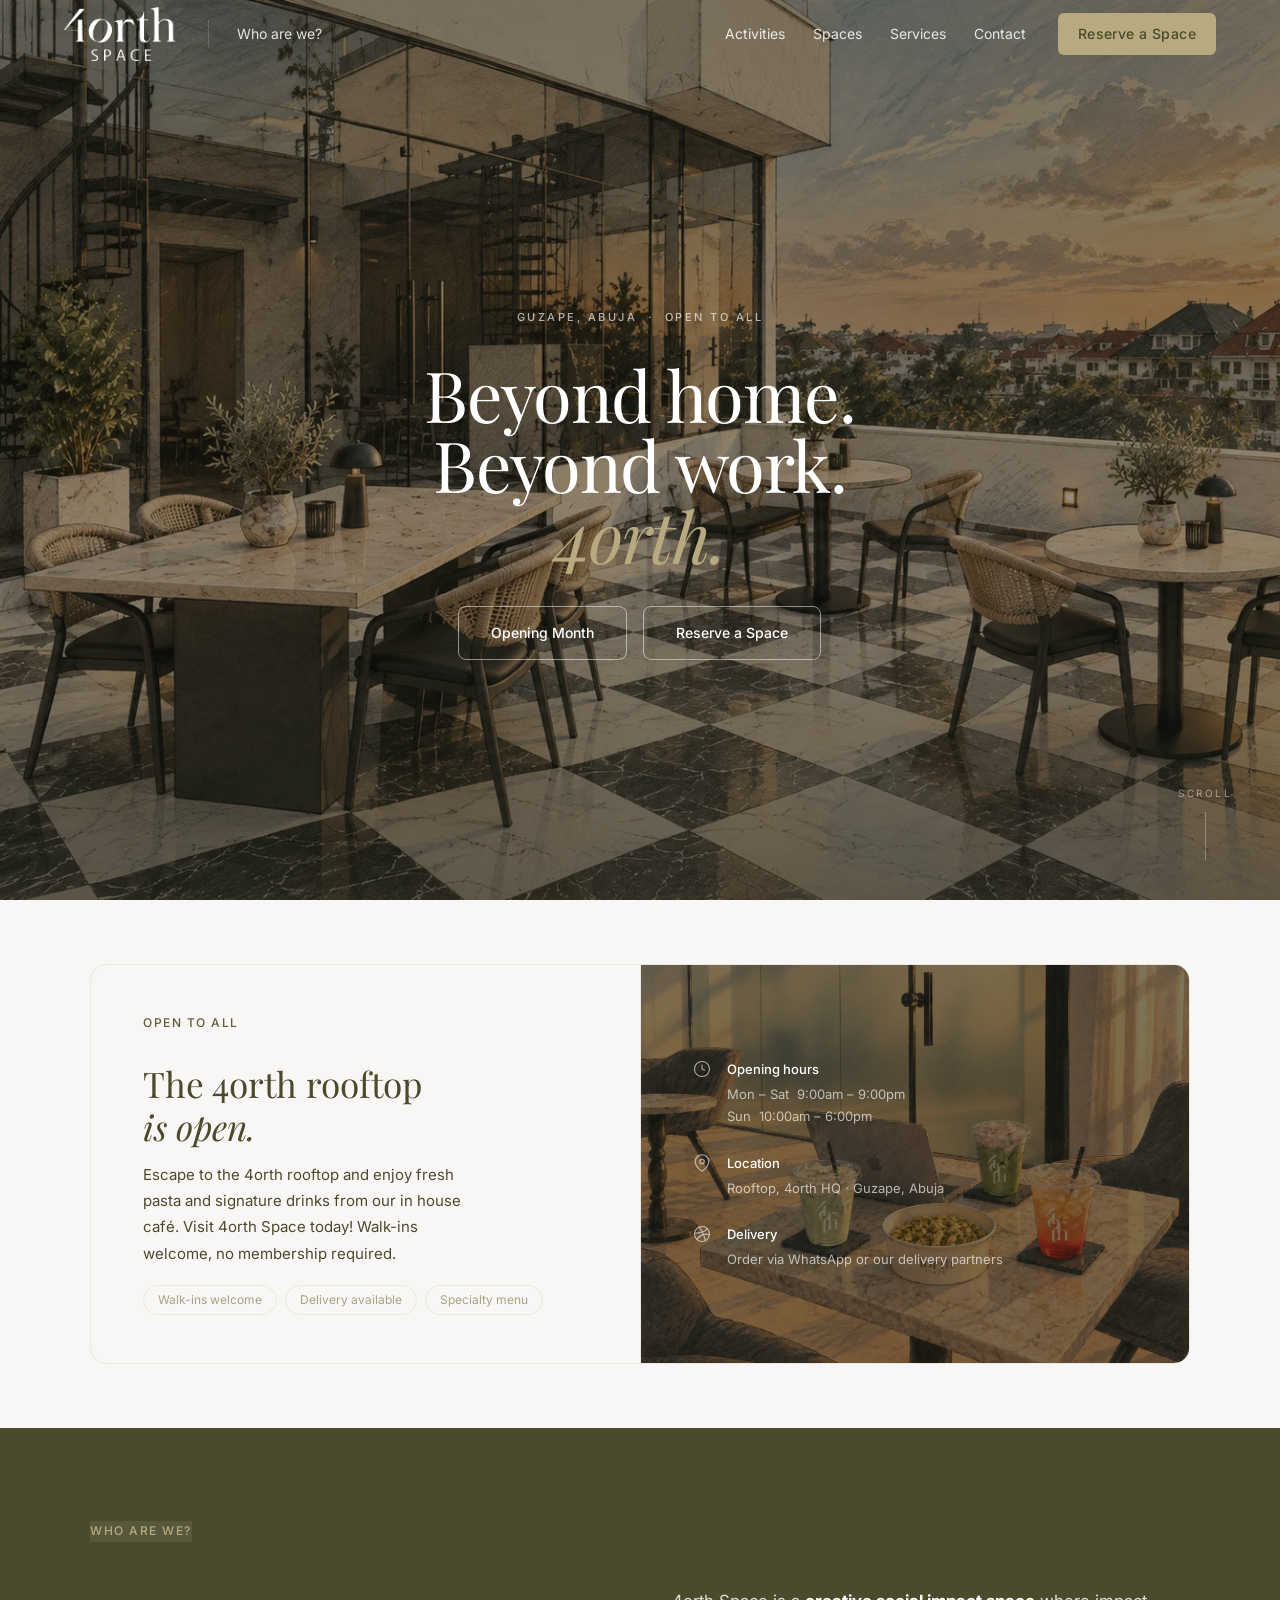
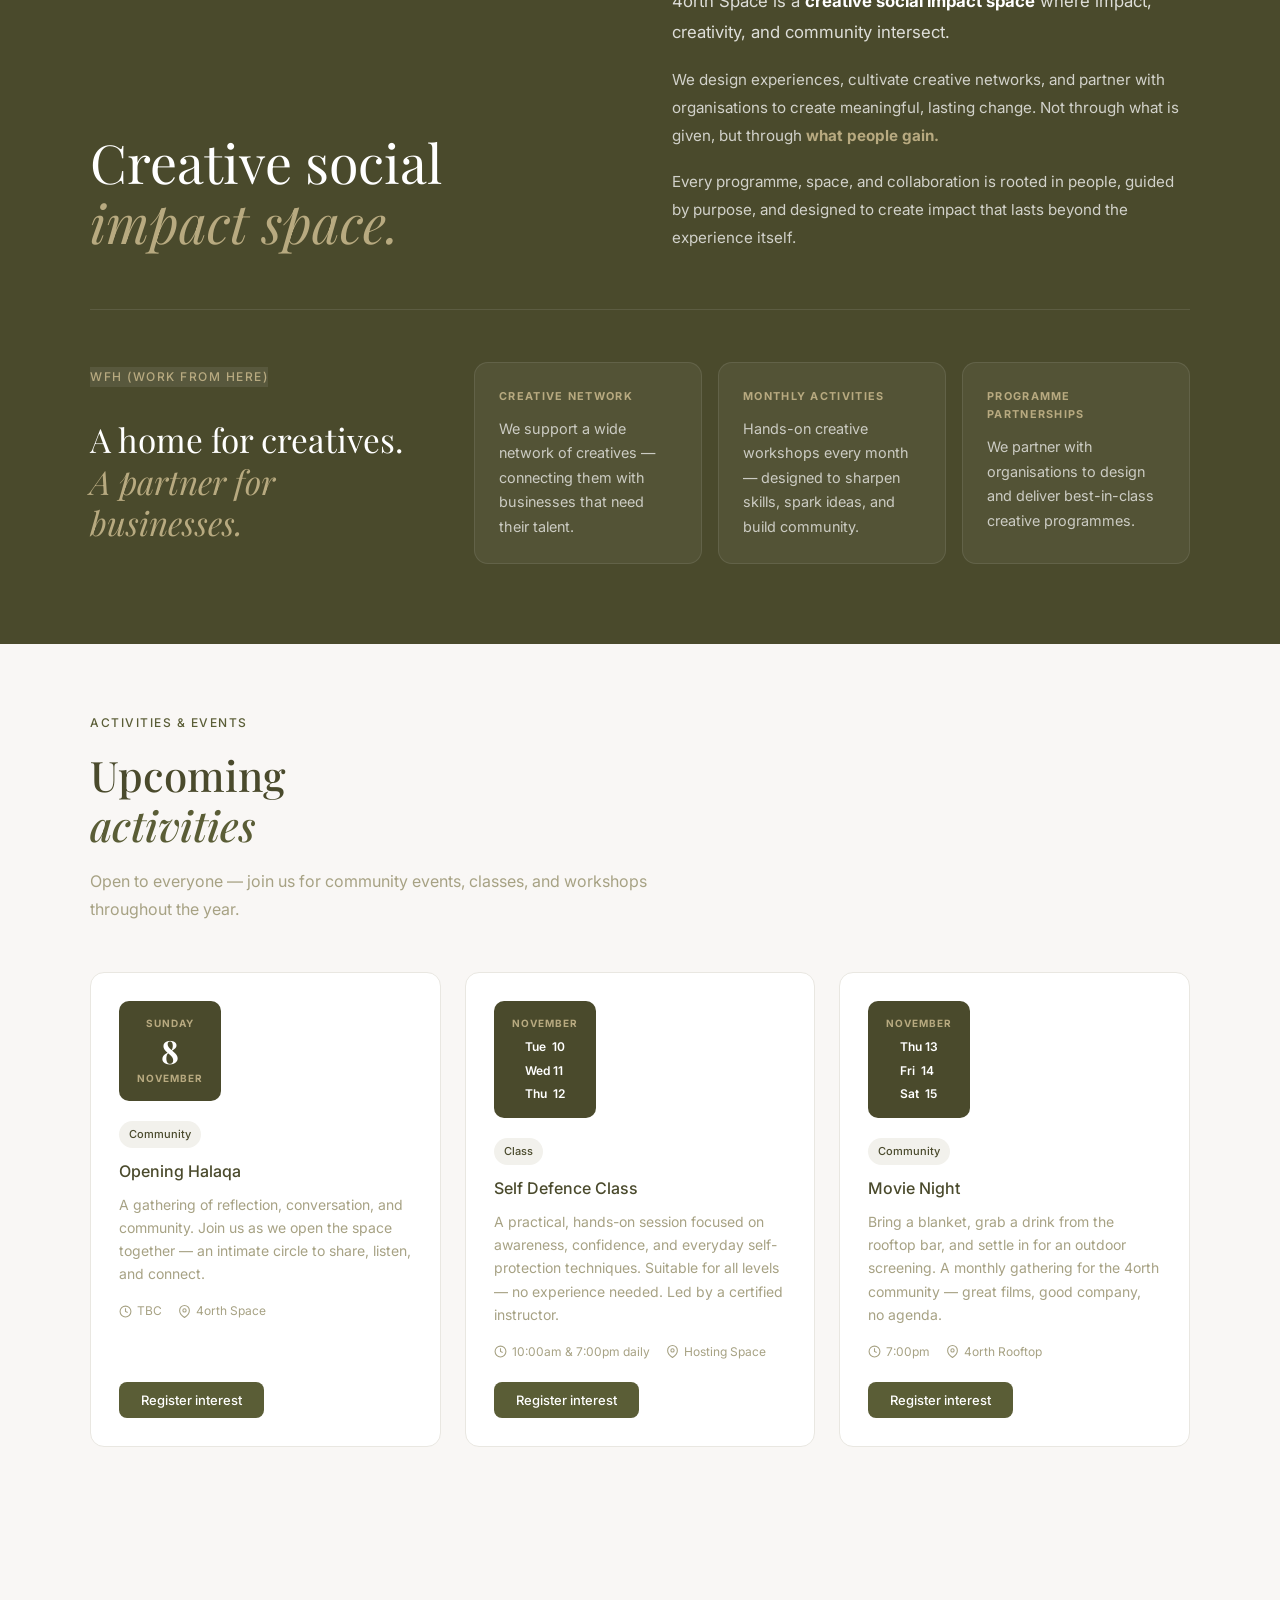
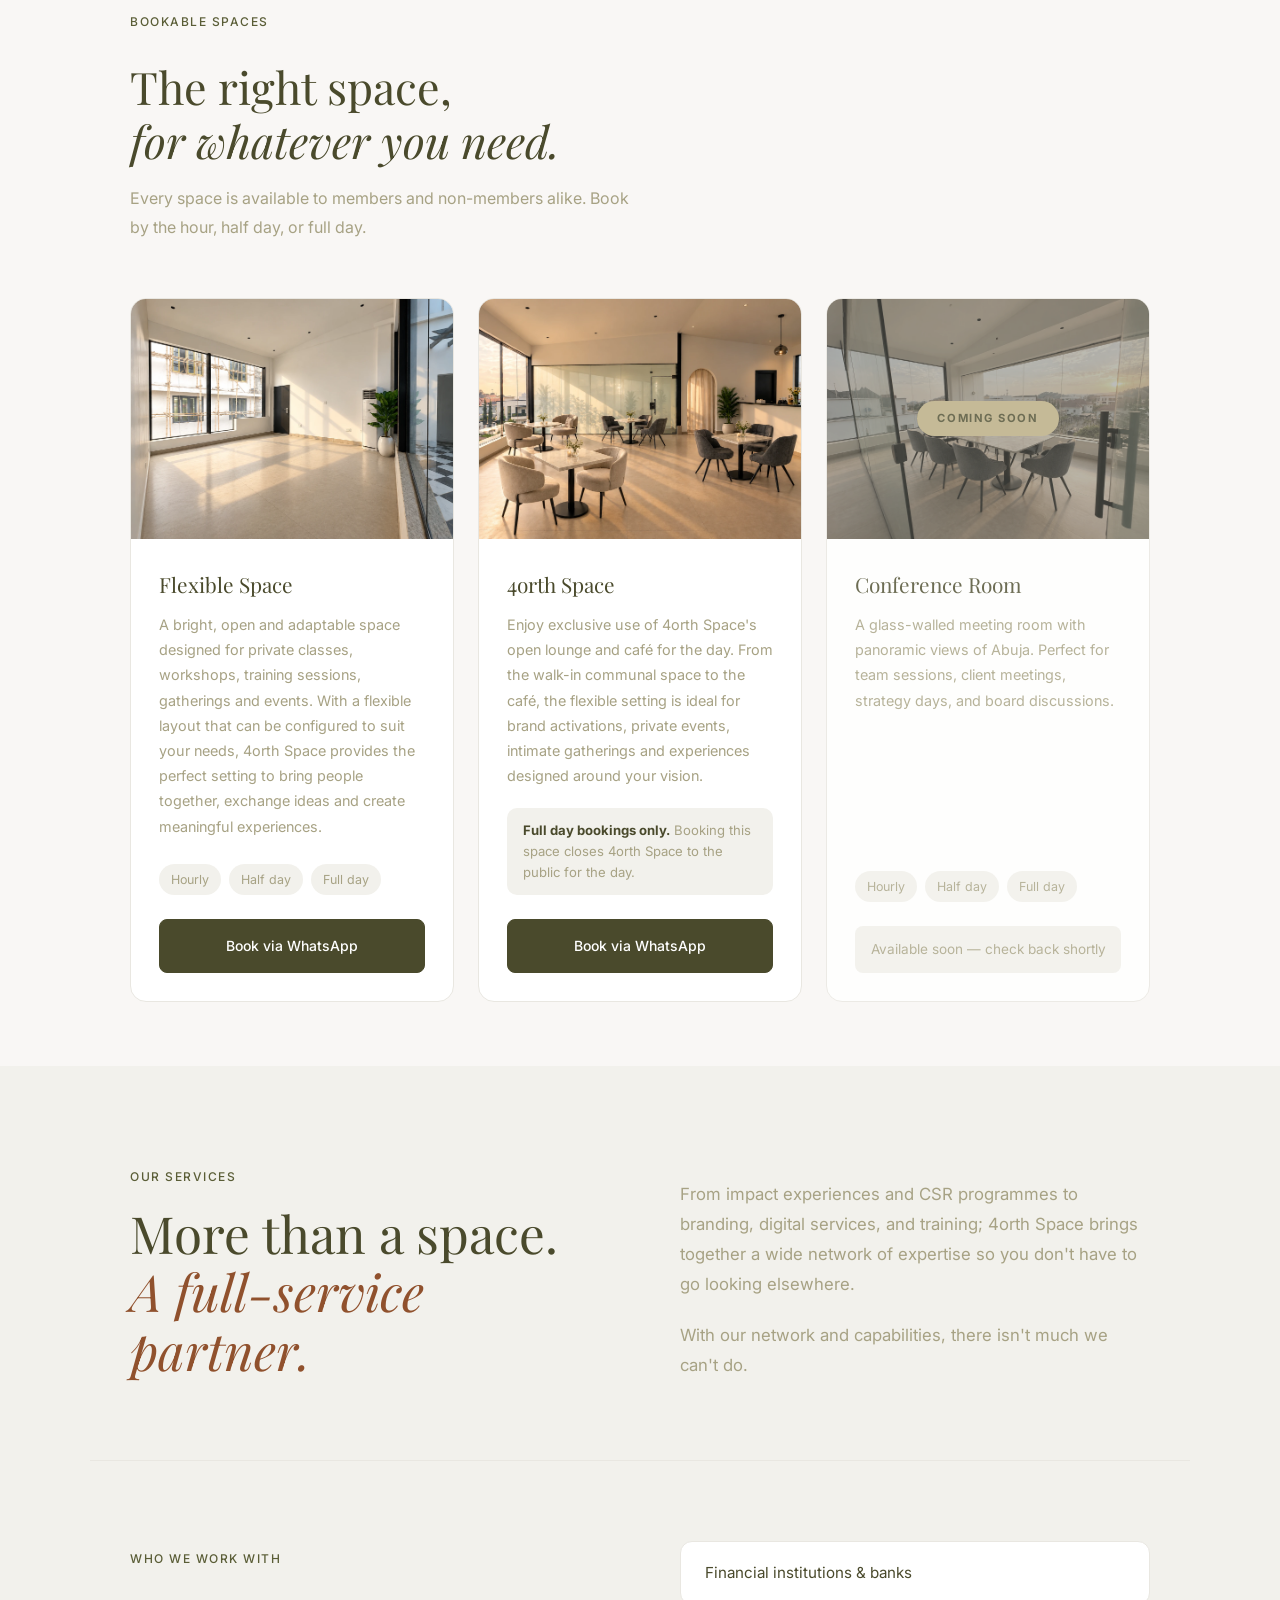
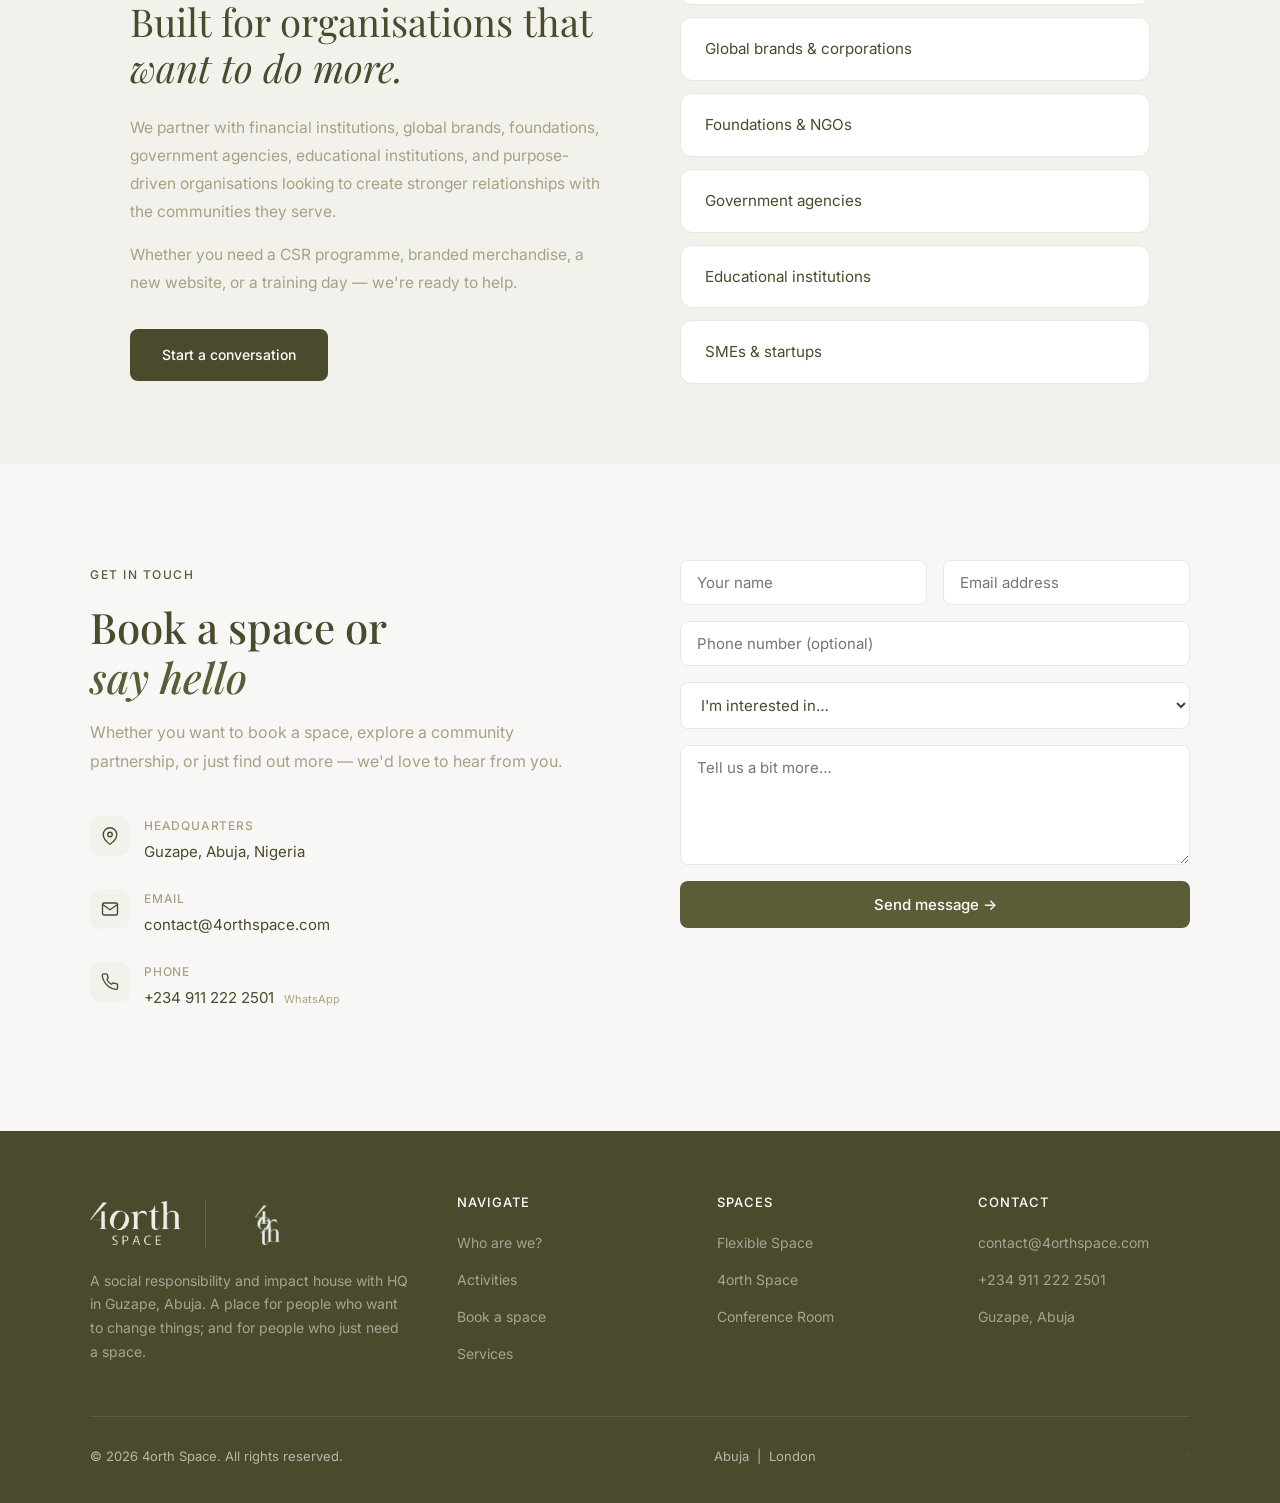
==== commit 8af123f2: "Add files via upload" ====
--- a/index.html
+++ b/index.html
@@ -1243,7 +1243,7 @@
       <div style="padding:48px 52px;display:flex;flex-direction:column;justify-content:center;gap:14px;">
         <span class="section-eyebrow">Open to all</span>
         <h2 style="font-family:var(--serif);font-size:clamp(1.6rem,2.8vw,2.2rem);font-weight:400;line-height:1.2;margin:0;">The 4orth rooftop<br/><em>is open.</em></h2>
-        <p style="font-size:15px;color:var(--text);line-height:1.75;margin:0;max-width:36ch;">Escape to the rooftop for specialty drinks, fresh pasta, and handcrafted drinks. Whether you're catching up with friends, taking a break, or soaking up the views, everyone's welcome! Walk in, grab a seat, or order delivery. No membership needed.</p>
+        <p style="font-size:15px;color:var(--text);line-height:1.75;margin:0;max-width:36ch;">Escape to the 4orth rooftop and enjoy fresh pasta and signature drinks from our in house café. Visit 4orth Space today! Walk-ins welcome, no membership required.</p>
         <div style="display:flex;gap:8px;flex-wrap:wrap;margin-top:4px;">
           <span style="font-size:12px;padding:4px 14px;border:1px solid var(--border);border-radius:100px;color:var(--muted);">Walk-ins welcome</span>
           <span style="font-size:12px;padding:4px 14px;border:1px solid var(--border);border-radius:100px;color:var(--muted);">Delivery available</span>
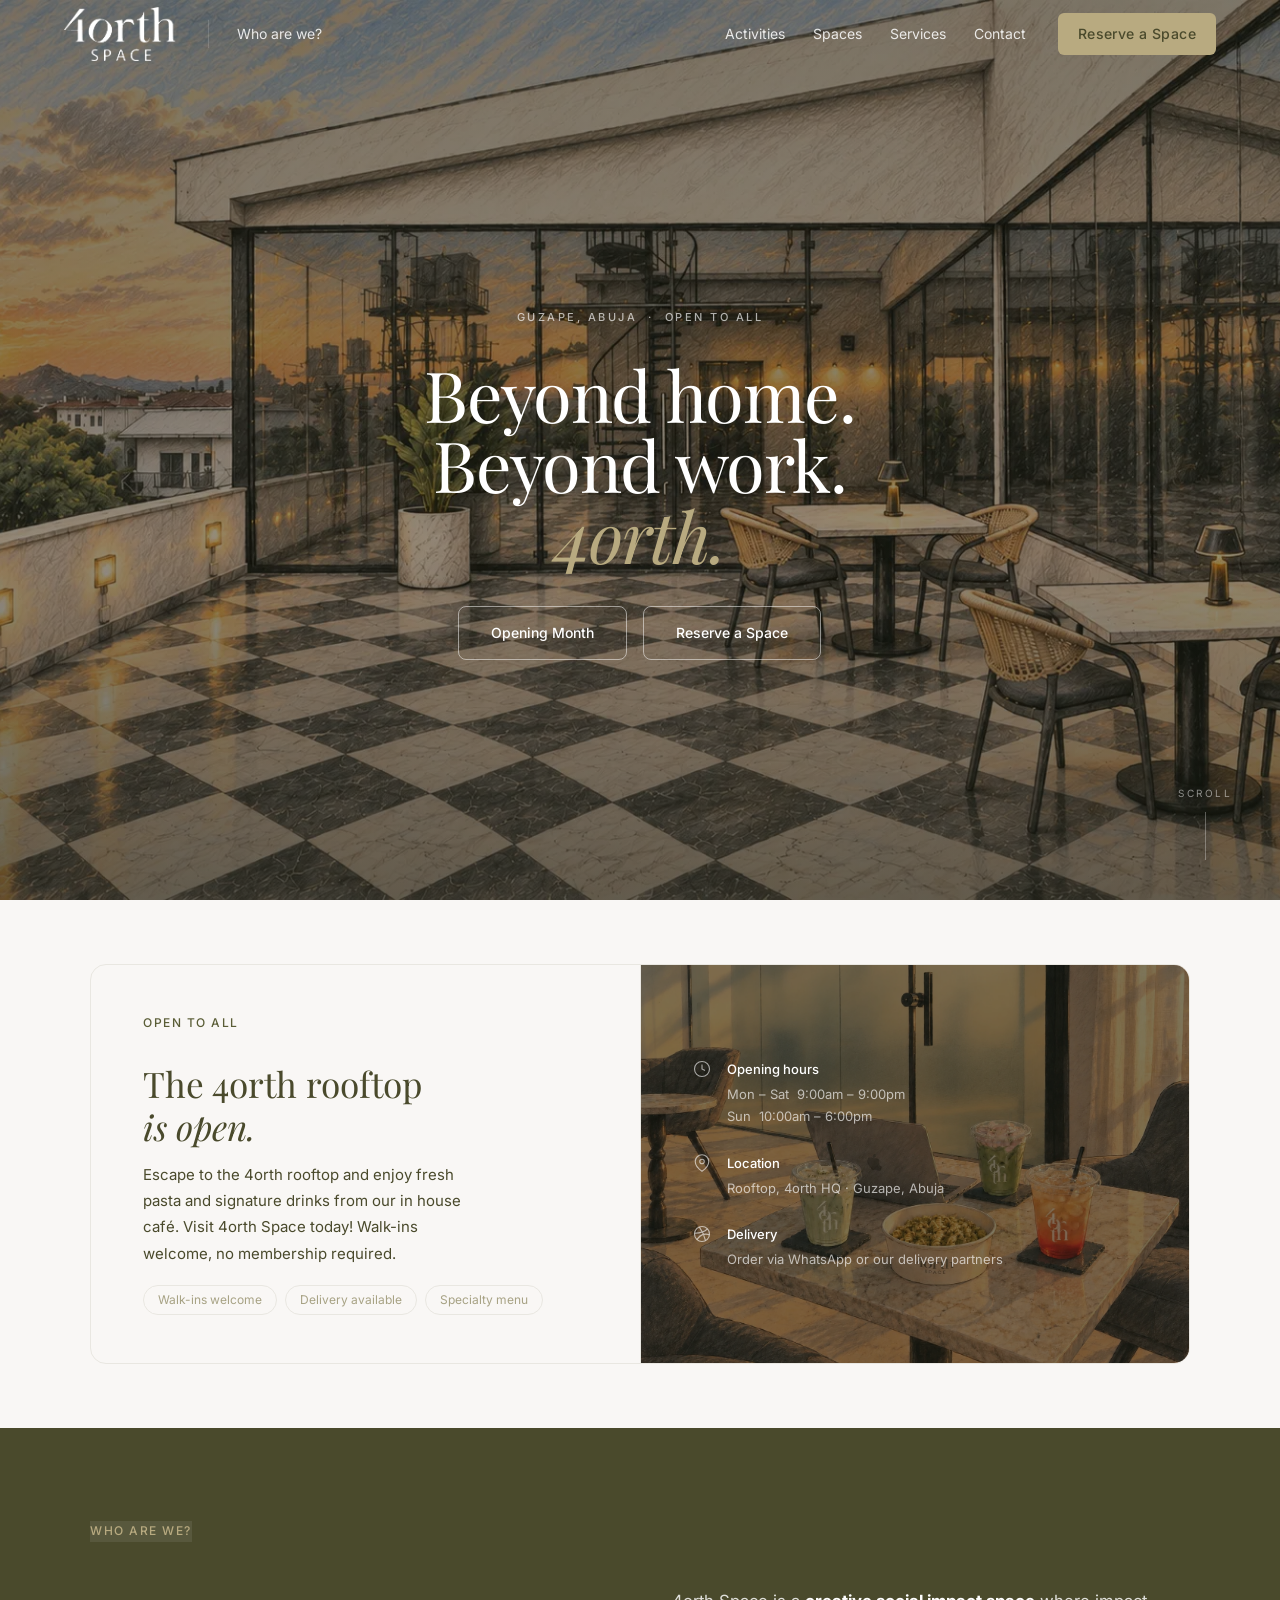
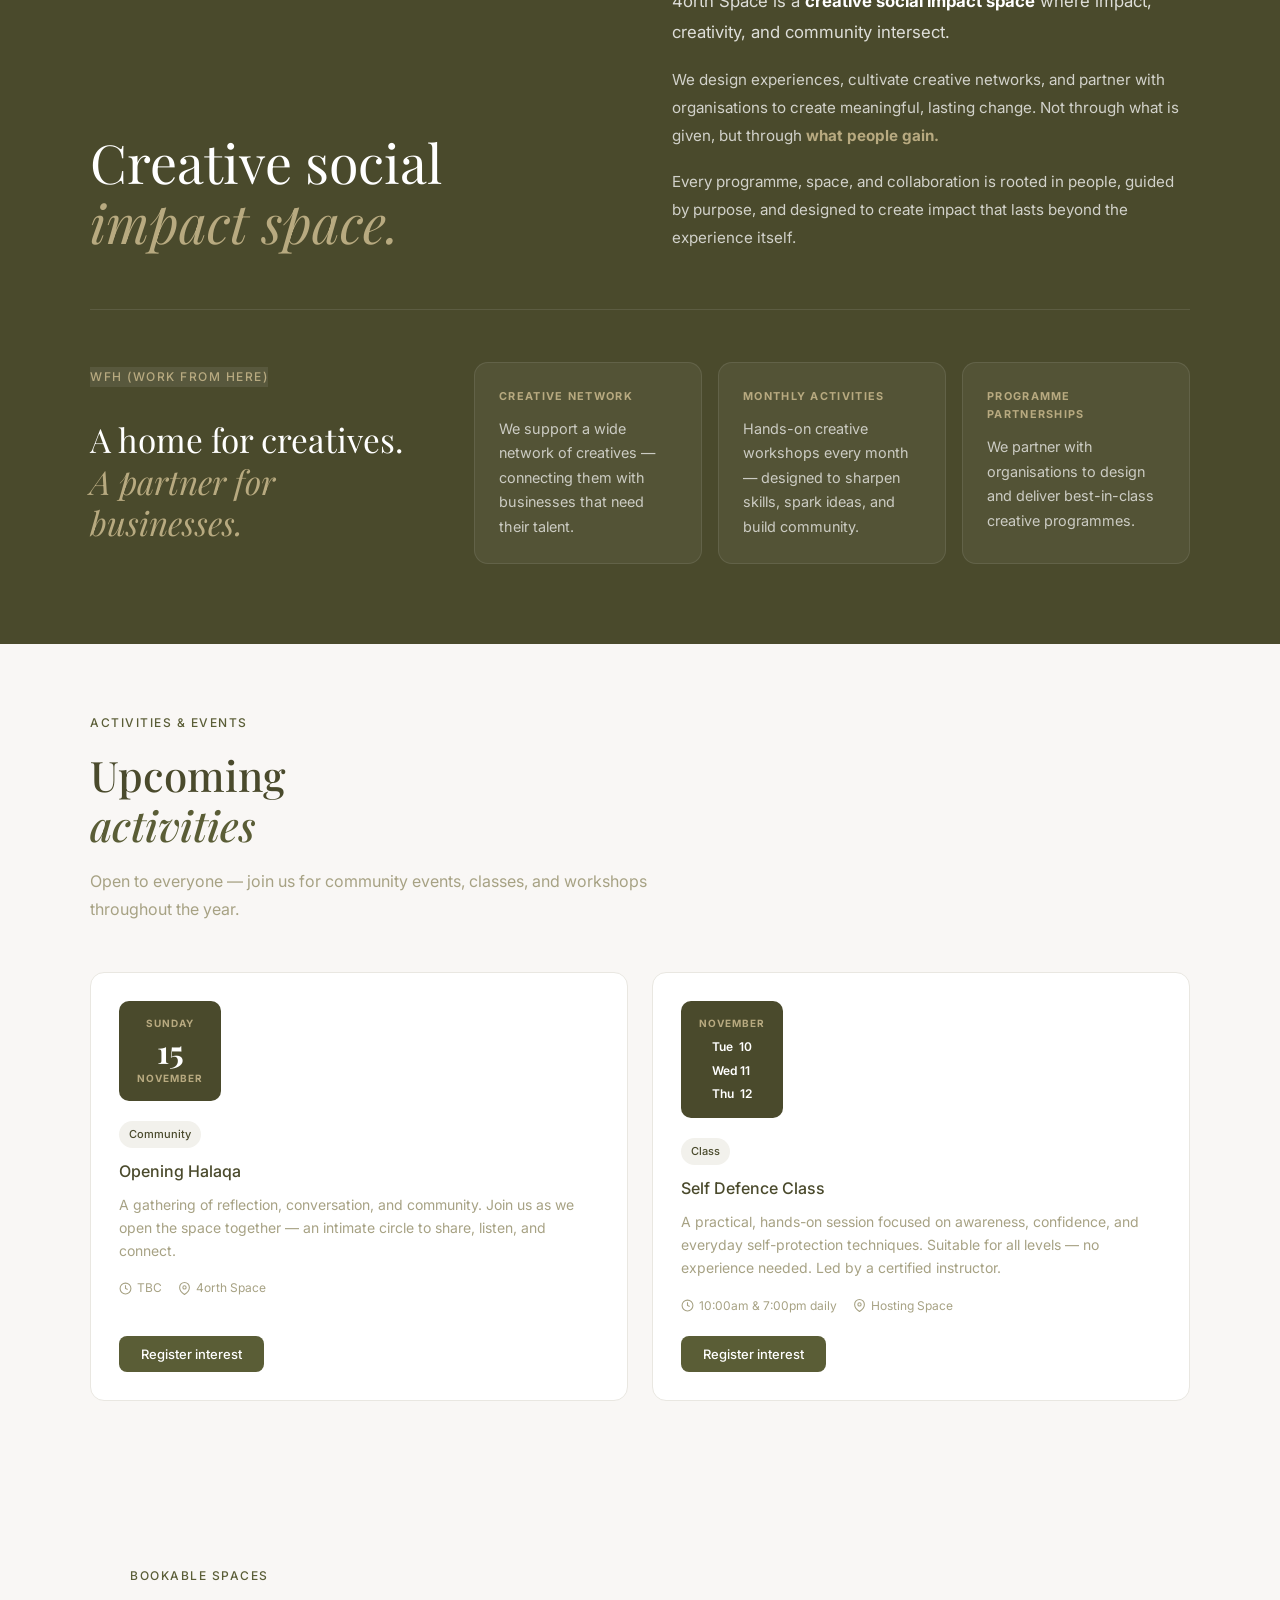
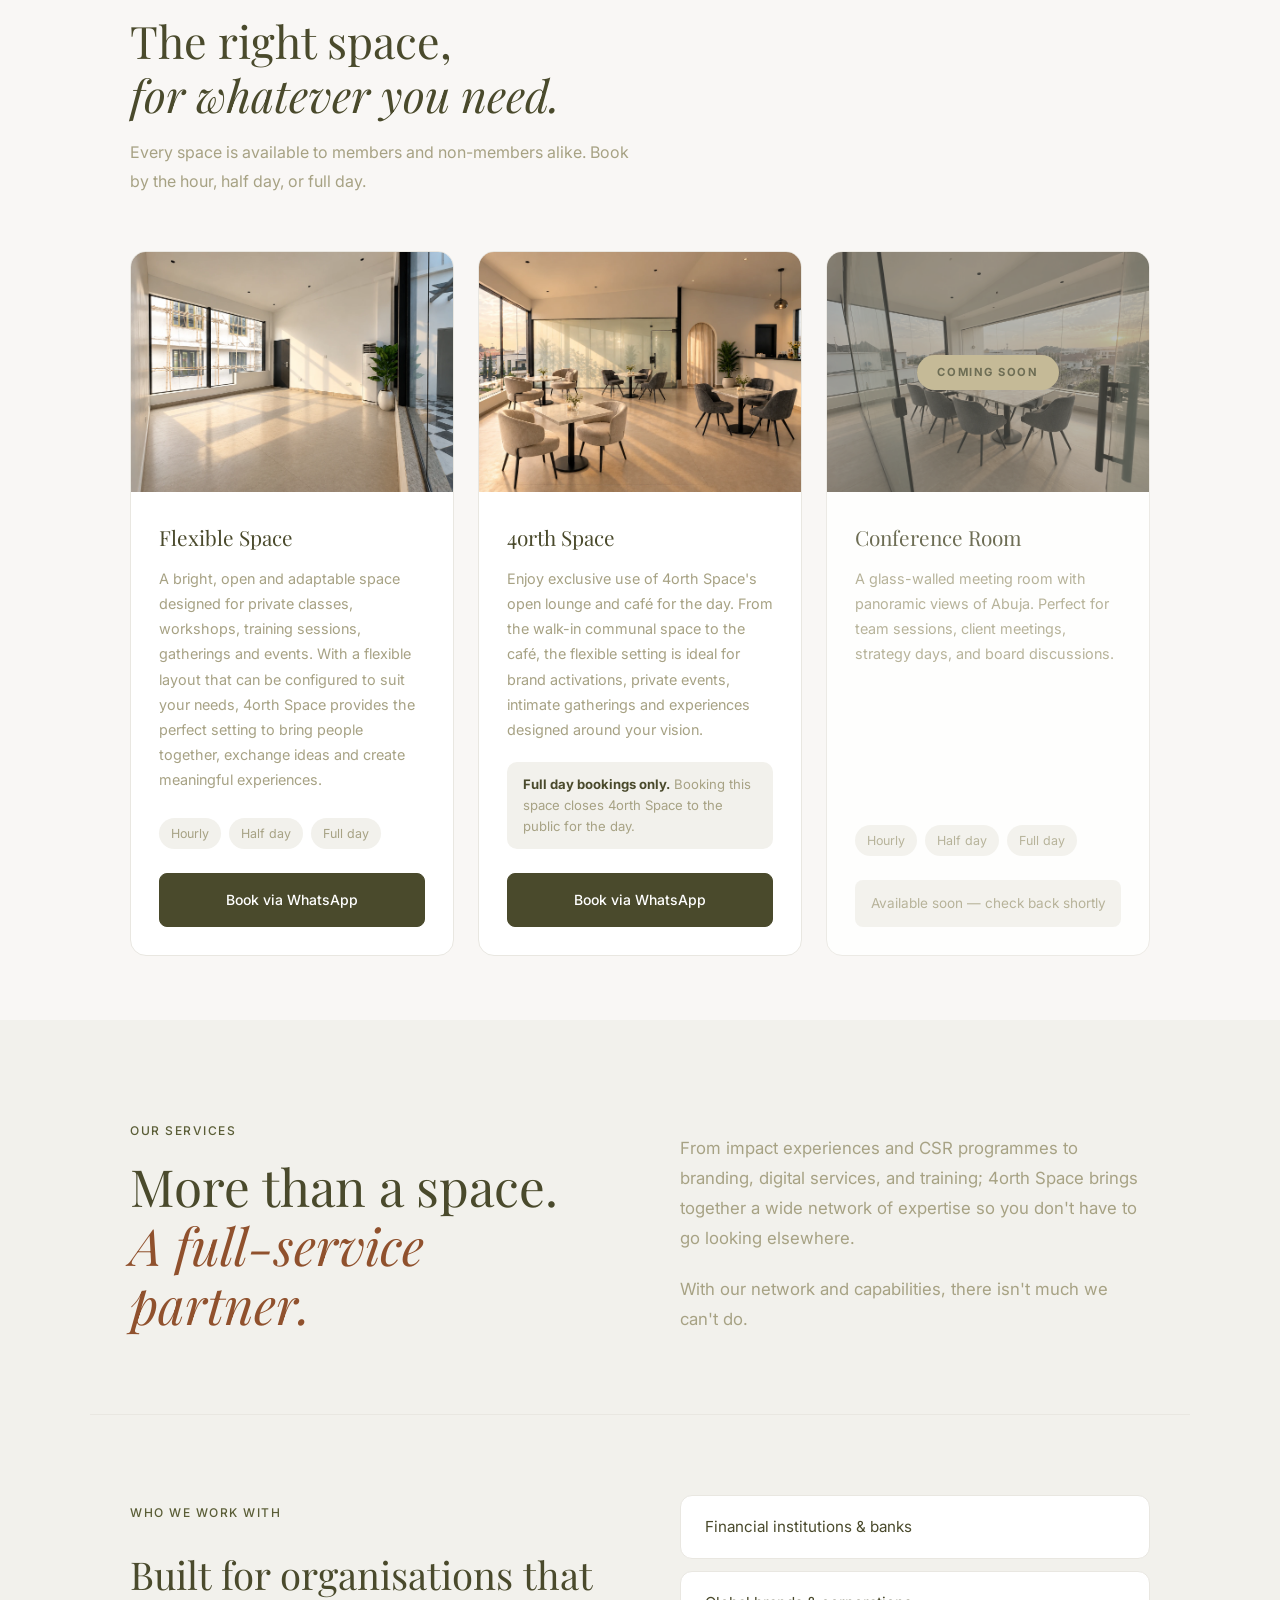
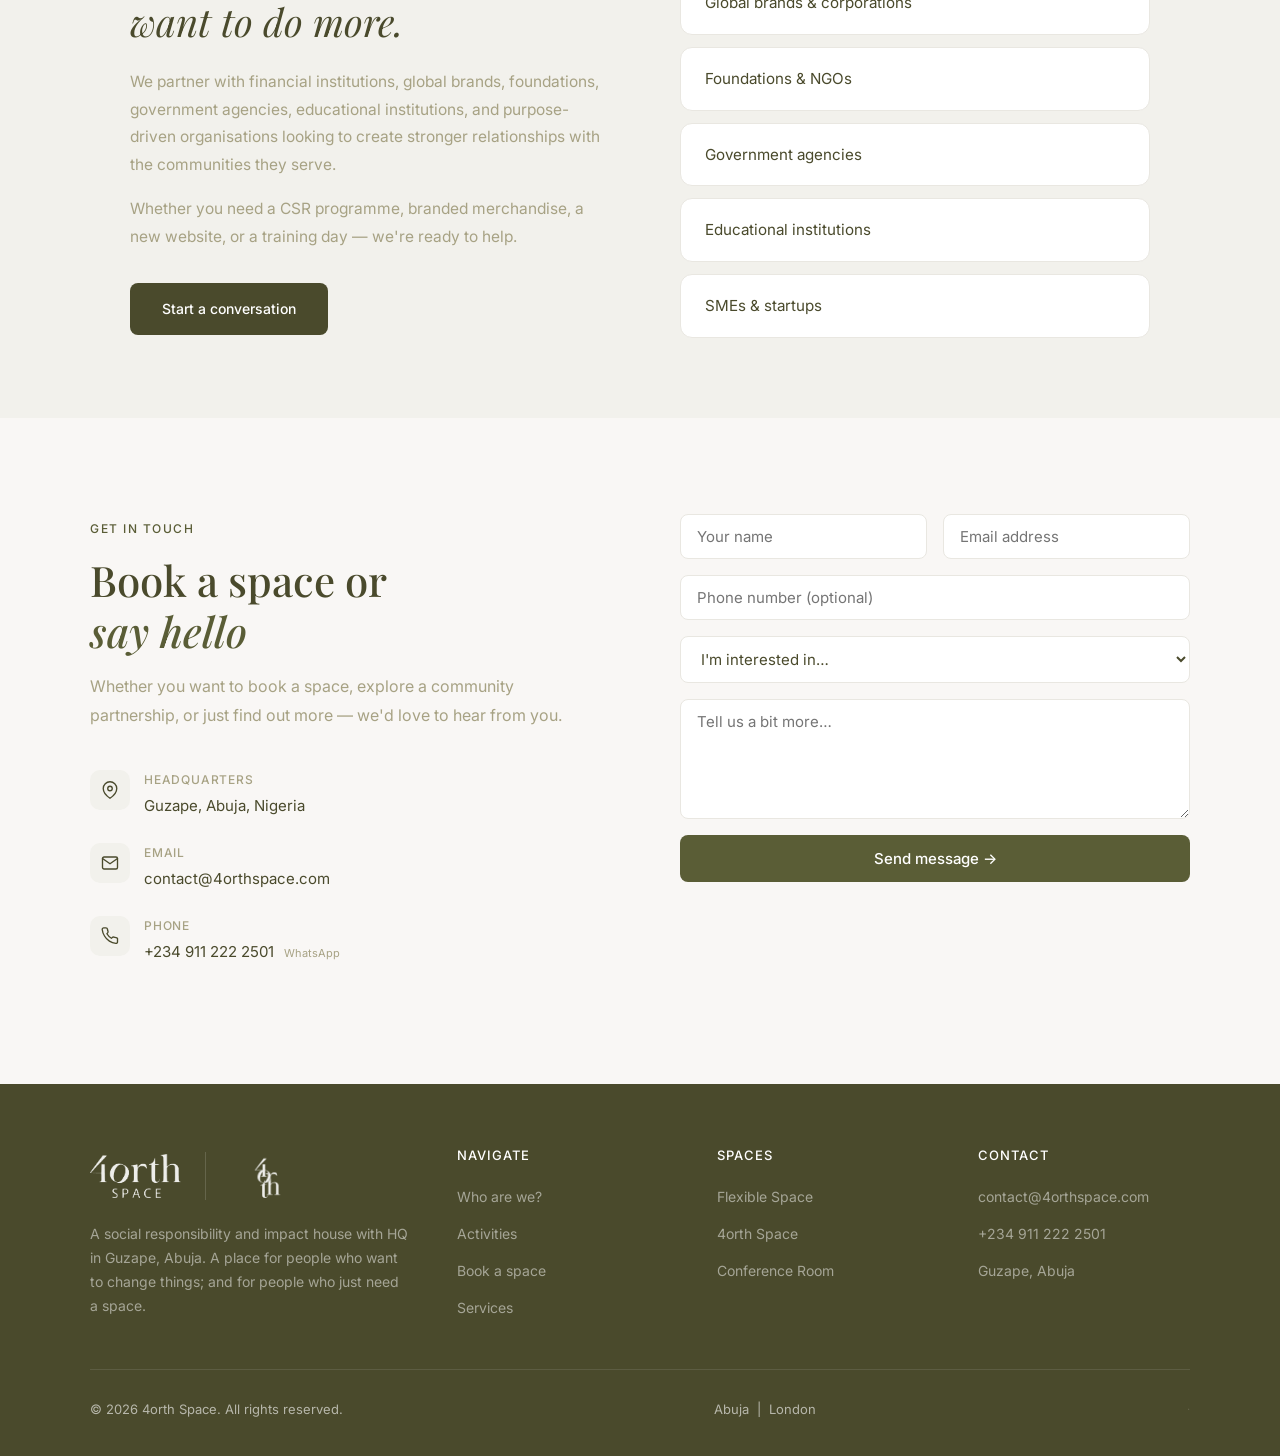
==== commit f8350cd8: "Add files via upload" ====
--- a/index.html
+++ b/index.html
@@ -1336,11 +1336,11 @@
       </div>
       <div class="events-grid">
 
-        <!-- Opening Halaqa — Sun 8 Nov -->
+        <!-- Opening Halaqa — Sun 15 Nov -->
         <div class="event-card">
           <div class="event-date">
             <span style="font-size:10px;font-weight:700;letter-spacing:0.1em;text-transform:uppercase;color:var(--tan);display:block;margin-bottom:3px;">Sunday</span>
-            <span style="font-size:32px;font-weight:700;line-height:1;color:#fff;font-family:var(--serif);">8</span>
+            <span style="font-size:32px;font-weight:700;line-height:1;color:#fff;font-family:var(--serif);">15</span>
             <span style="font-size:10px;font-weight:700;letter-spacing:0.1em;text-transform:uppercase;color:var(--tan);display:block;margin-top:3px;">November</span>
           </div>
           <div style="flex:1;">
@@ -1393,35 +1393,6 @@
           <button onclick="openSignup('selfdefence')" style="display:inline-block;margin-top:20px;background:var(--brand);color:#fff;font-size:13px;font-weight:500;padding:10px 22px;border-radius:8px;border:none;cursor:pointer;align-self:flex-start;font-family:var(--font-body);">Register interest</button>
         </div>
 
-        <!-- Movie Night — Thu 13, Fri 14, Sat 15 Nov -->
-        <div class="event-card">
-          <div class="event-date">
-            <span style="font-size:10px;font-weight:700;letter-spacing:0.1em;text-transform:uppercase;color:var(--tan);display:block;margin-bottom:5px;">November</span>
-            <div style="display:flex;flex-direction:column;gap:3px;">
-              <span style="font-size:12px;font-weight:600;color:#fff;white-space:nowrap;">Thu 13</span>
-              <span style="font-size:12px;font-weight:600;color:#fff;white-space:nowrap;">Fri &nbsp;14</span>
-              <span style="font-size:12px;font-weight:600;color:#fff;white-space:nowrap;">Sat &nbsp;15</span>
-            </div>
-          </div>
-          <div style="flex:1;">
-            <div style="display:flex;align-items:center;gap:8px;margin-bottom:10px;">
-              <span class="event-tag">Community</span>
-            </div>
-            <p class="event-title">Movie Night</p>
-            <p class="event-desc">Bring a blanket, grab a drink from the rooftop bar, and settle in for an outdoor screening. A monthly gathering for the 4orth community — great films, good company, no agenda.</p>
-            <div style="display:flex;align-items:center;gap:16px;margin-top:4px;">
-              <span style="font-size:12px;color:var(--muted);display:flex;align-items:center;gap:5px;">
-                <svg viewBox="0 0 24 24" width="13" height="13" fill="none" stroke="currentColor" stroke-width="2"><circle cx="12" cy="12" r="10"/><path d="M12 6v6l4 2"/></svg>
-                7:00pm
-              </span>
-              <span style="font-size:12px;color:var(--muted);display:flex;align-items:center;gap:5px;">
-                <svg viewBox="0 0 24 24" width="13" height="13" fill="none" stroke="currentColor" stroke-width="2"><path d="M21 10c0 7-9 13-9 13s-9-6-9-13a9 9 0 0 1 18 0z"/><circle cx="12" cy="10" r="3"/></svg>
-                4orth Rooftop
-              </span>
-            </div>
-          </div>
-          <button onclick="openSignup('movienight')" style="display:inline-block;margin-top:20px;background:var(--brand);color:#fff;font-size:13px;font-weight:500;padding:10px 22px;border-radius:8px;border:none;cursor:pointer;align-self:flex-start;font-family:var(--font-body);">Register interest</button>
-        </div>
 
       </div>
     </div>
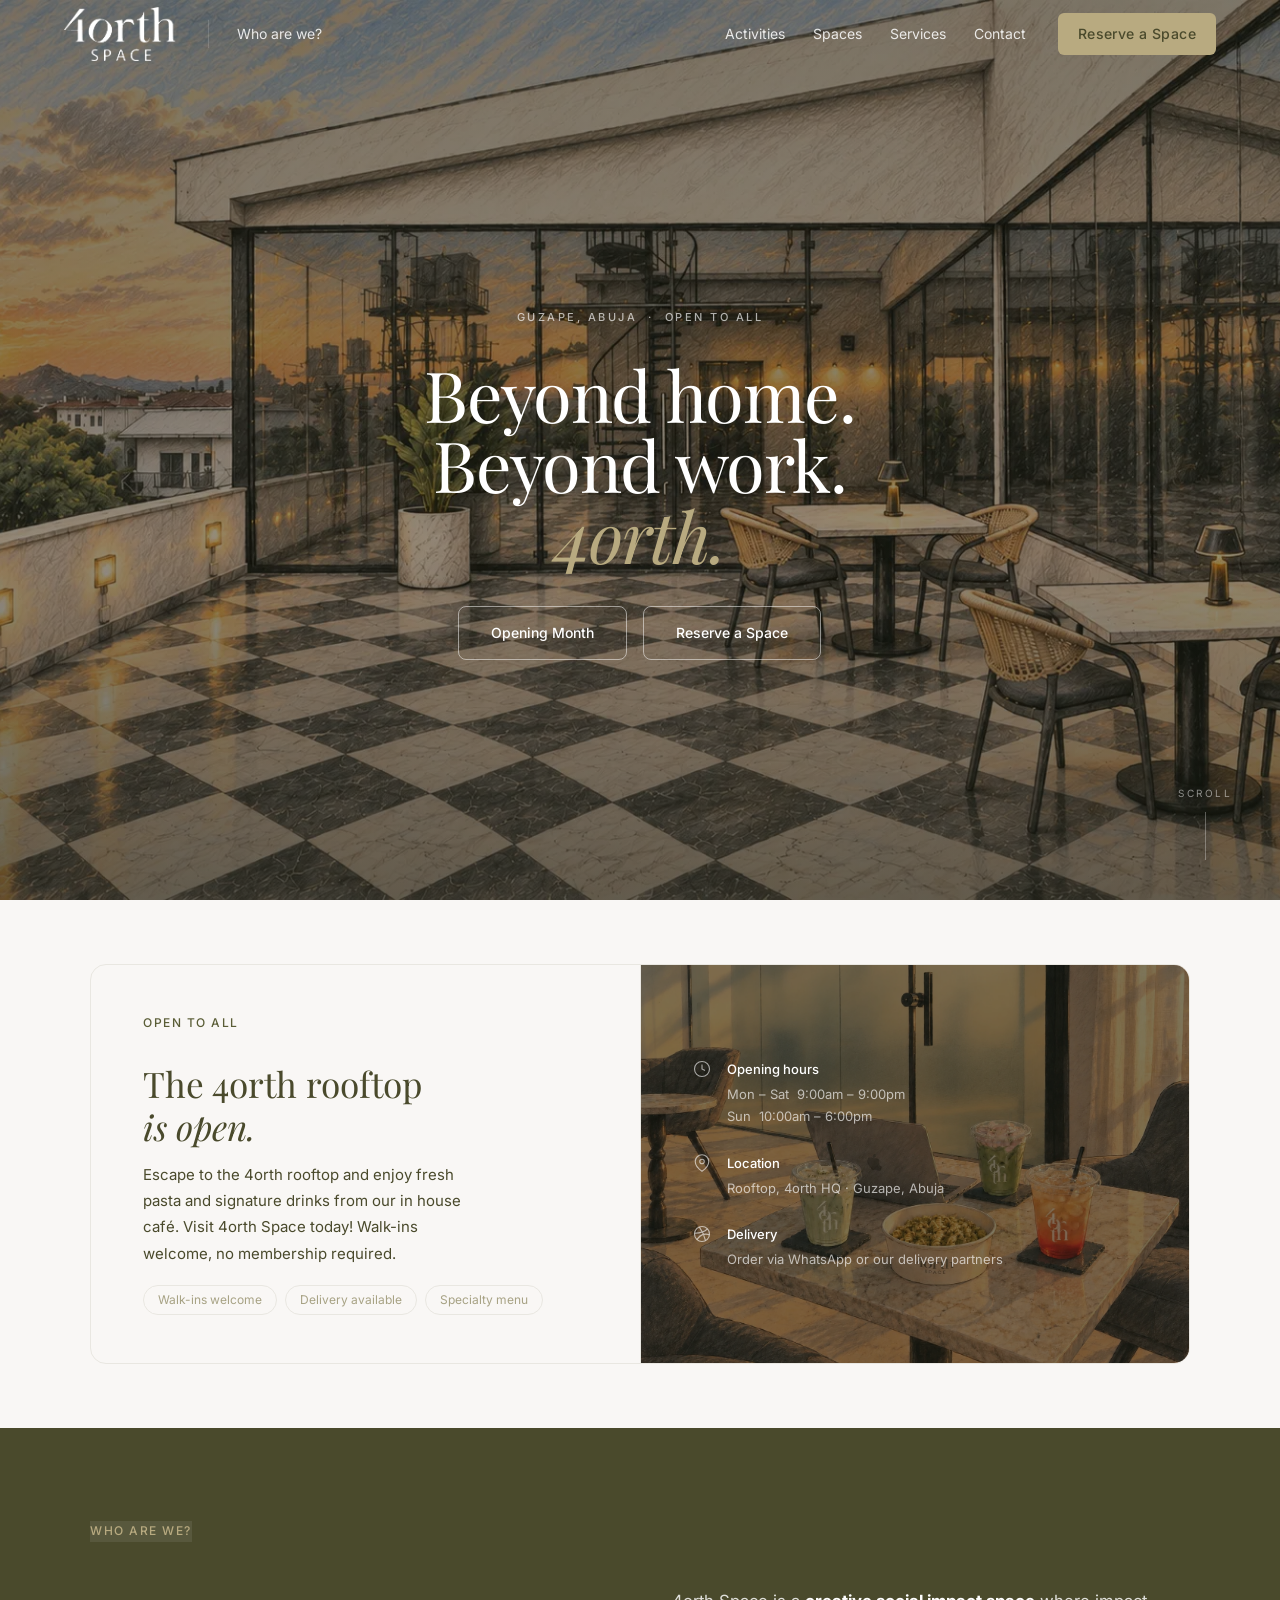
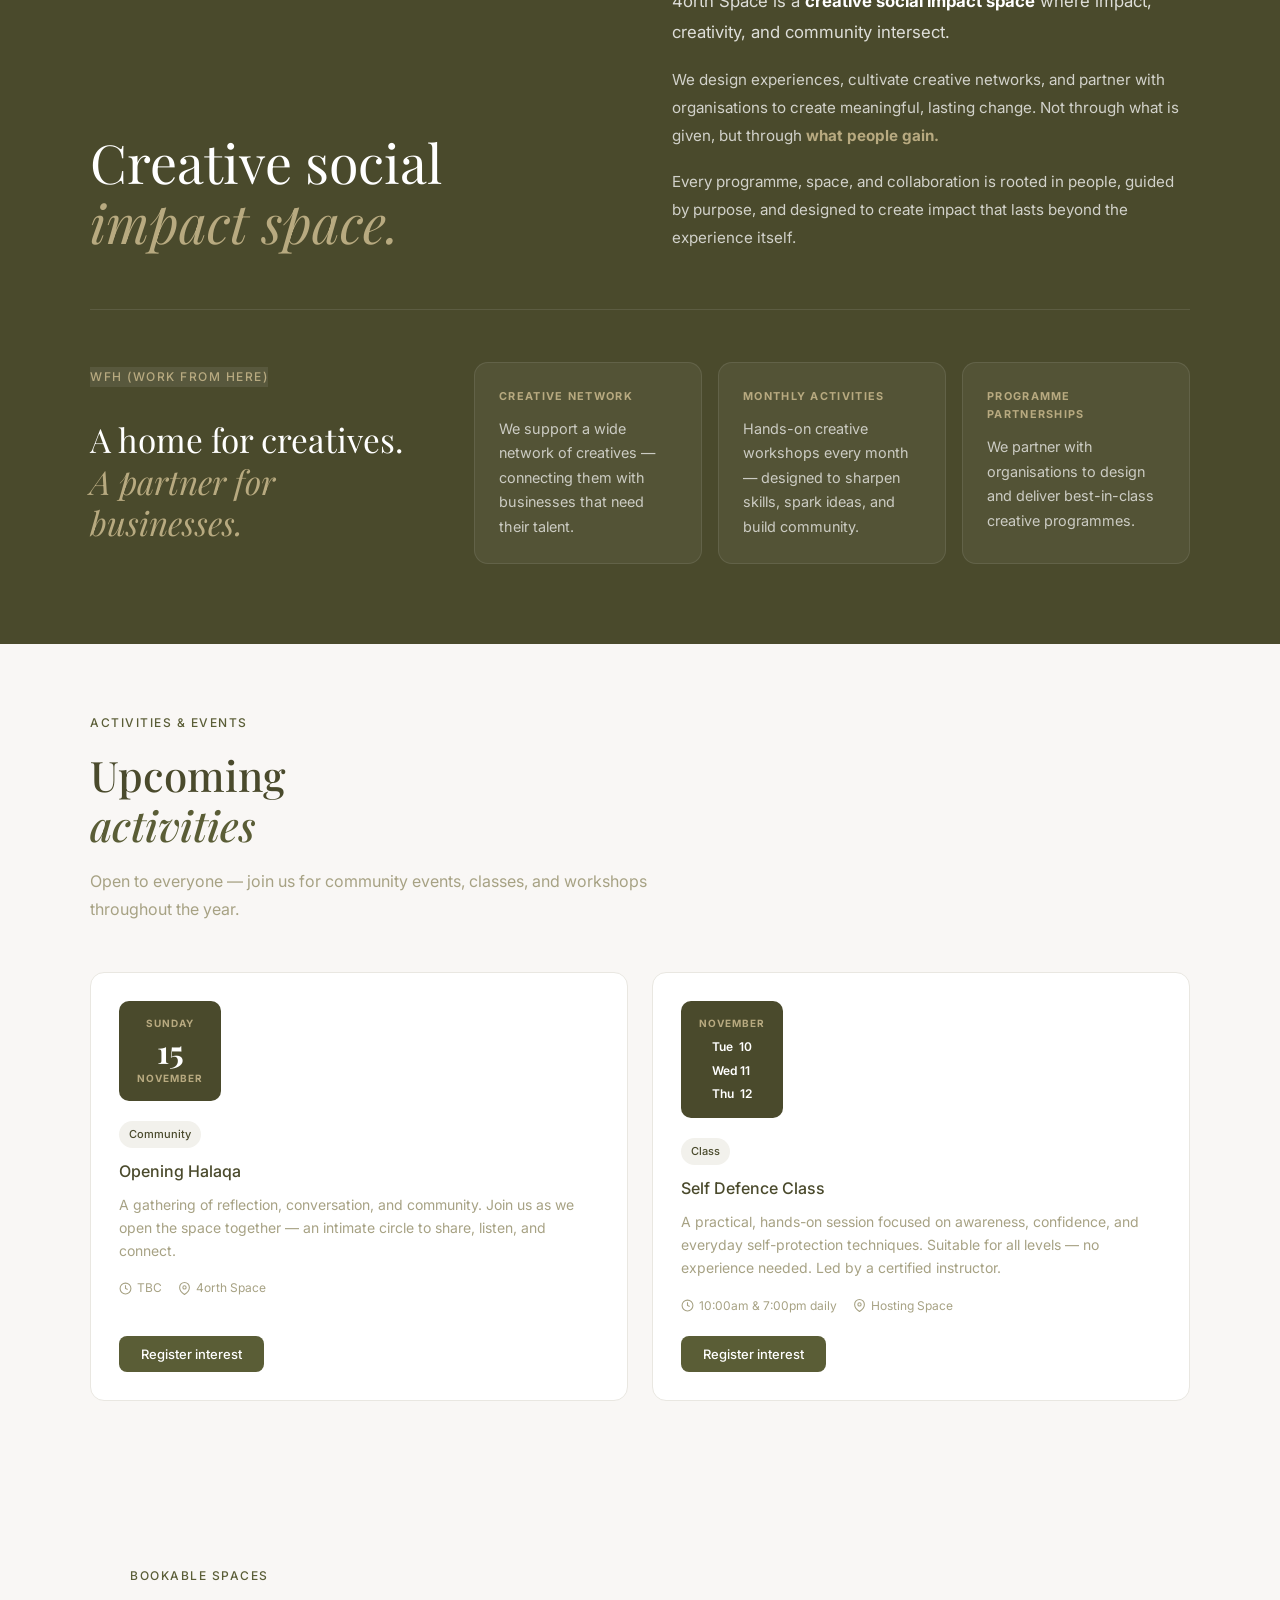
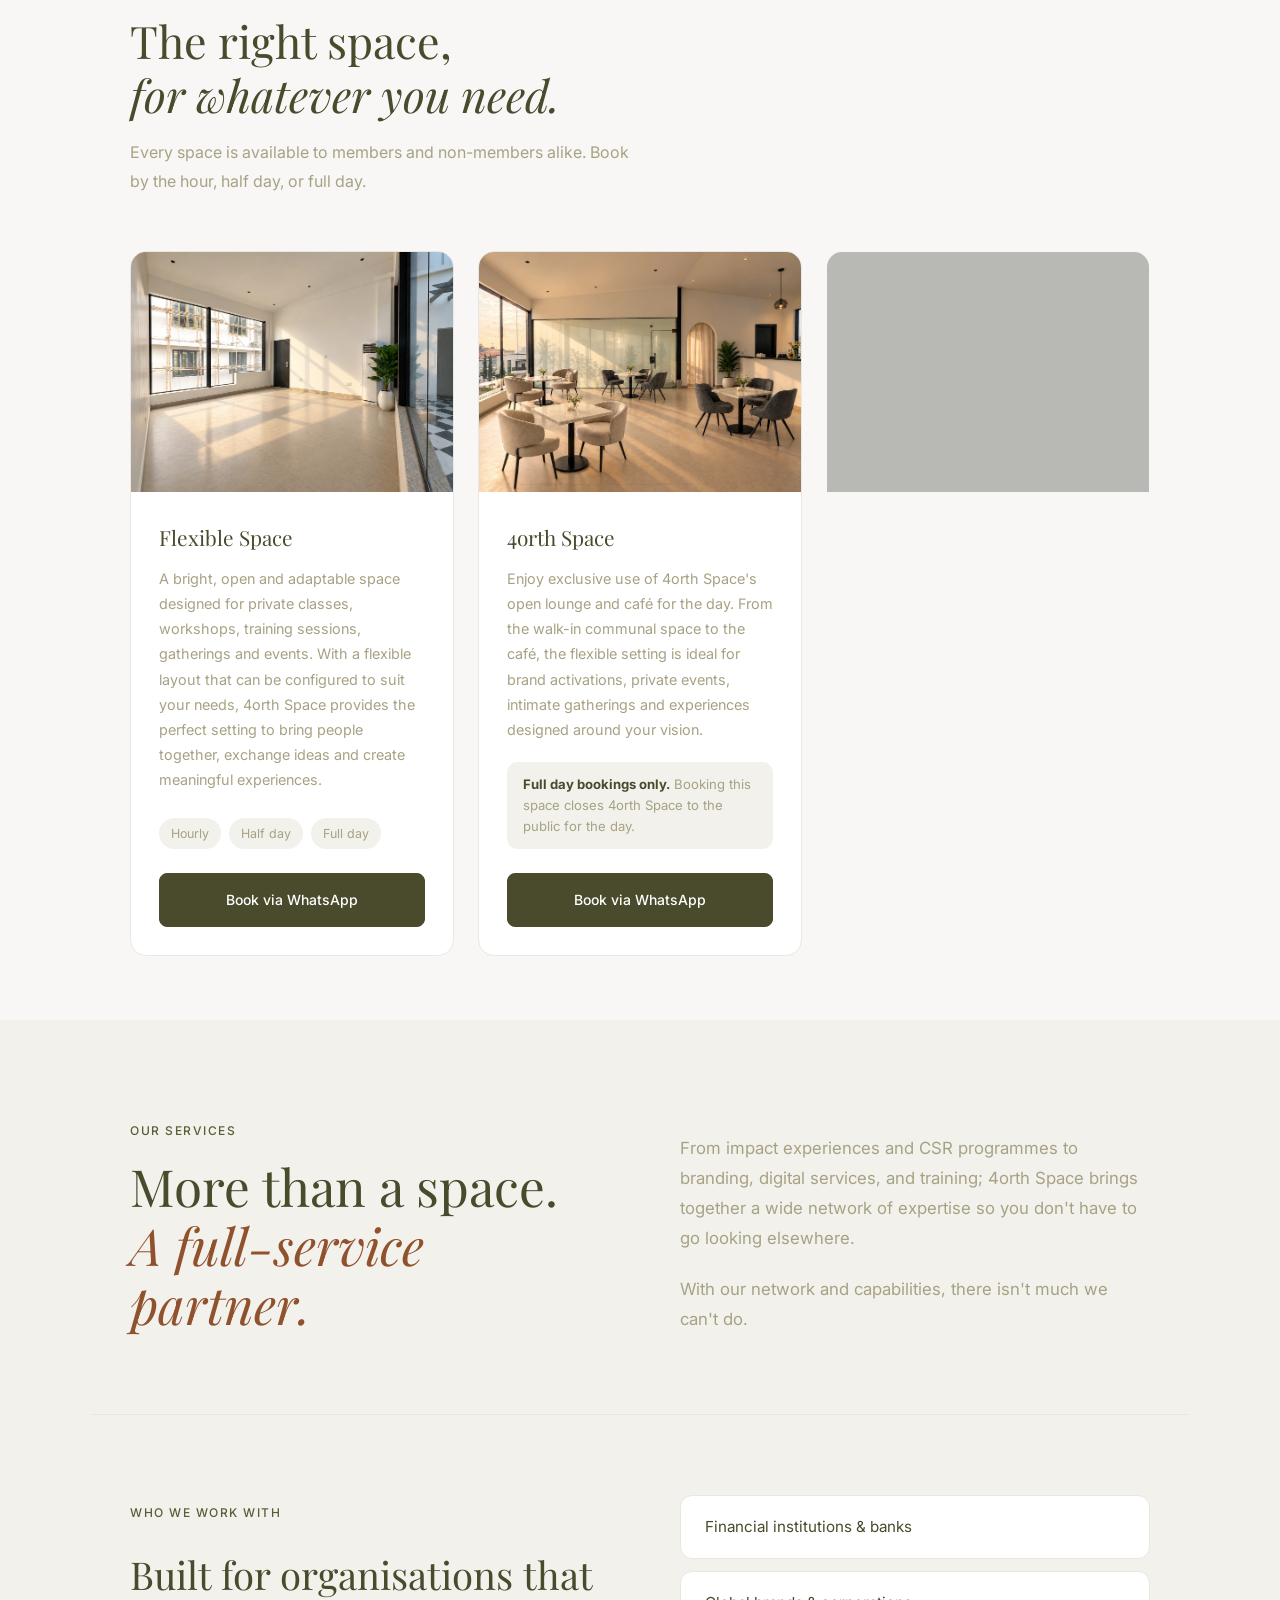
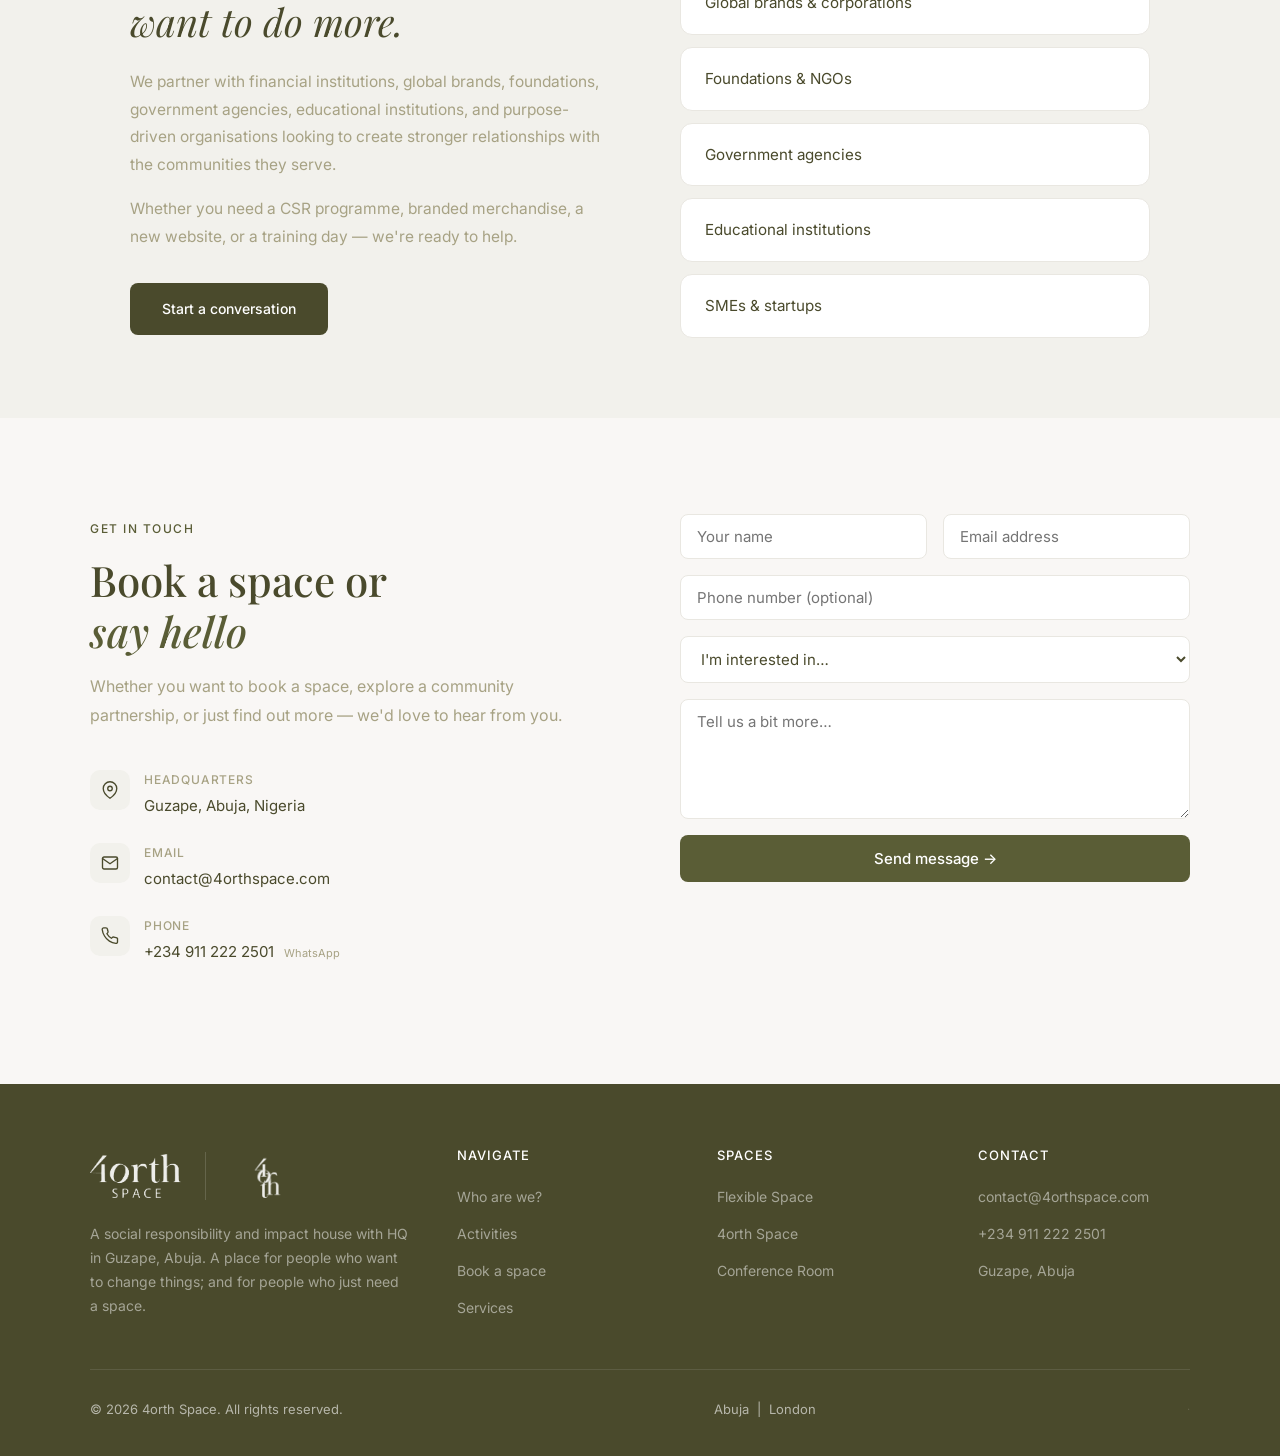
==== commit 6c05daa2: "Add files via upload" ====
--- a/index.html
+++ b/index.html
@@ -987,6 +987,12 @@
     .instagram-feed-fallback p { font-size: 15px; line-height: 1.6; max-width: 38ch; margin: 0 auto; }
     .instagram-feed-fallback a { color: var(--brand); text-decoration: none; font-weight: 500; }
 
+    @media (max-width: 600px) {
+      #hero .hero-bg {
+        background-position: 70% 60%;
+      }
+    }
+
     /* RESPONSIVE */
     @media (max-width: 900px) {
       .hero-inner, .about-inner, .contact-inner, .impact-grid { grid-template-columns: 1fr; gap: 48px; }
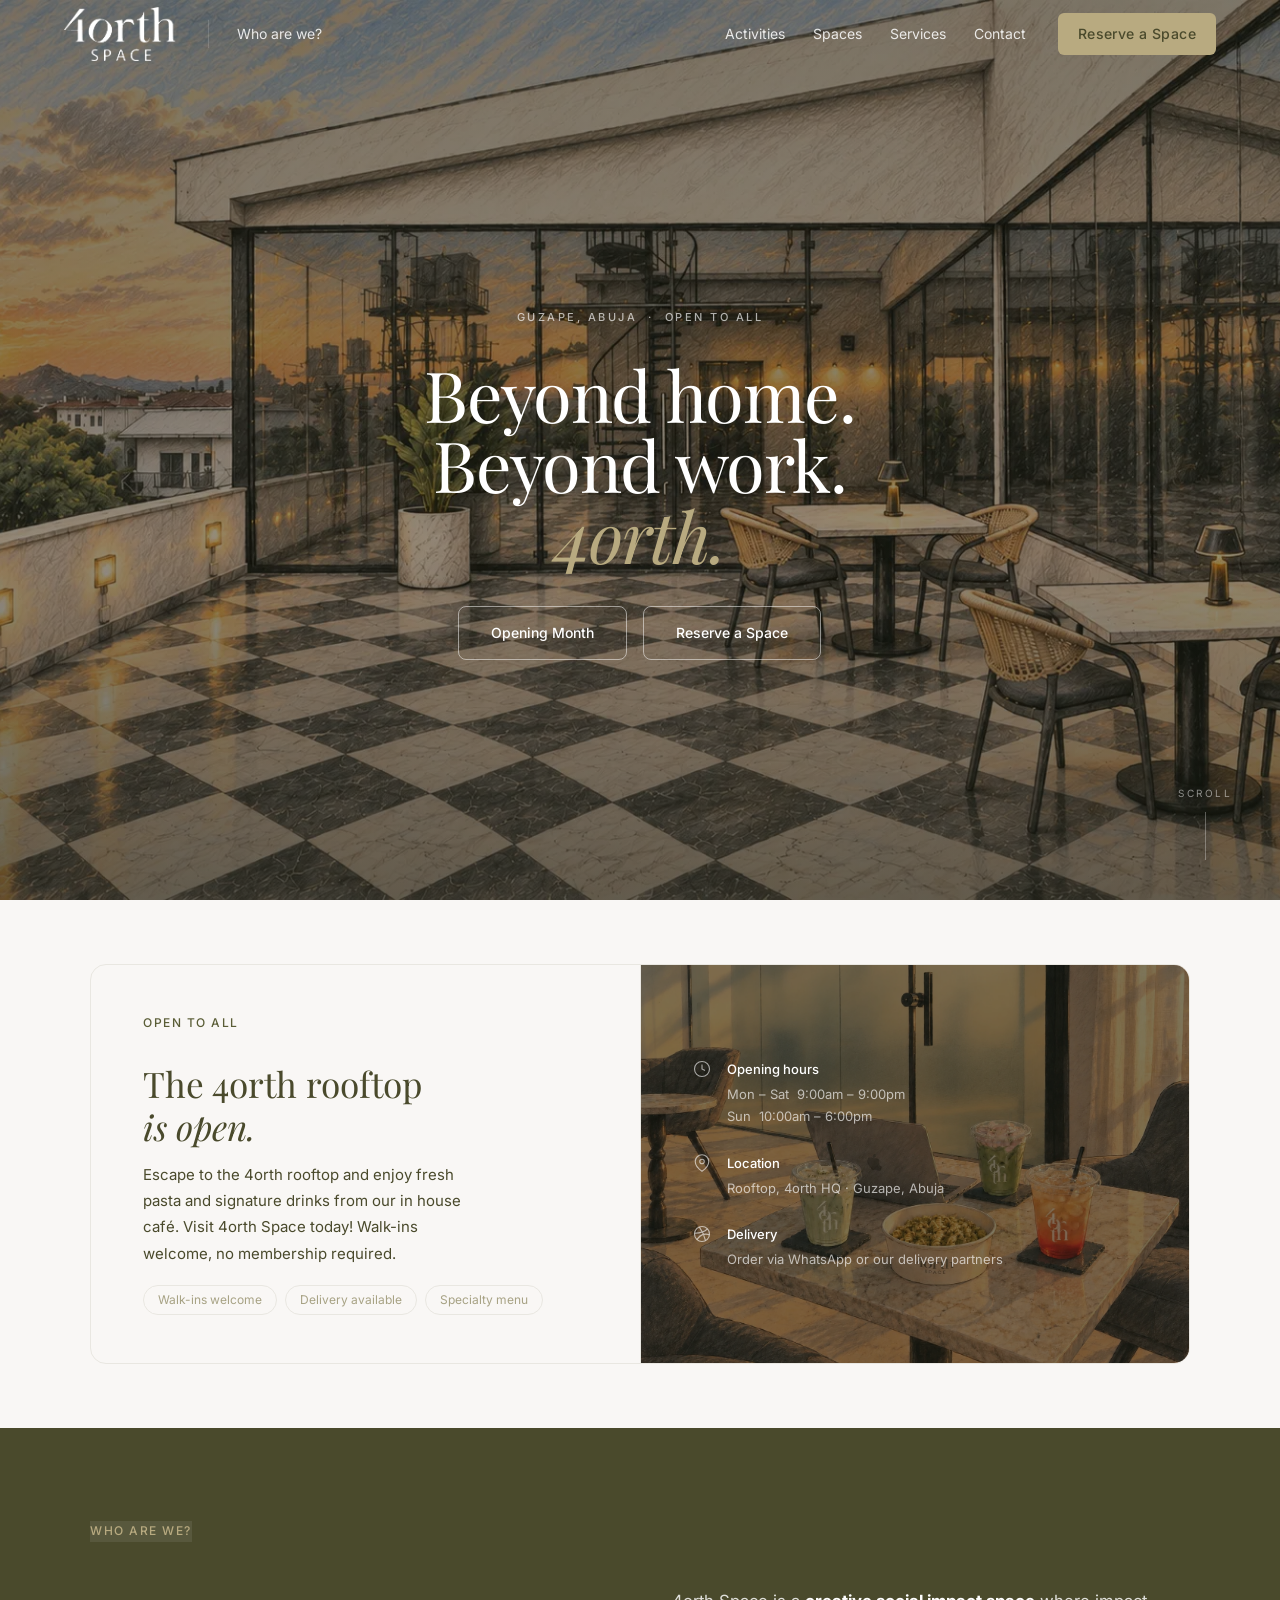
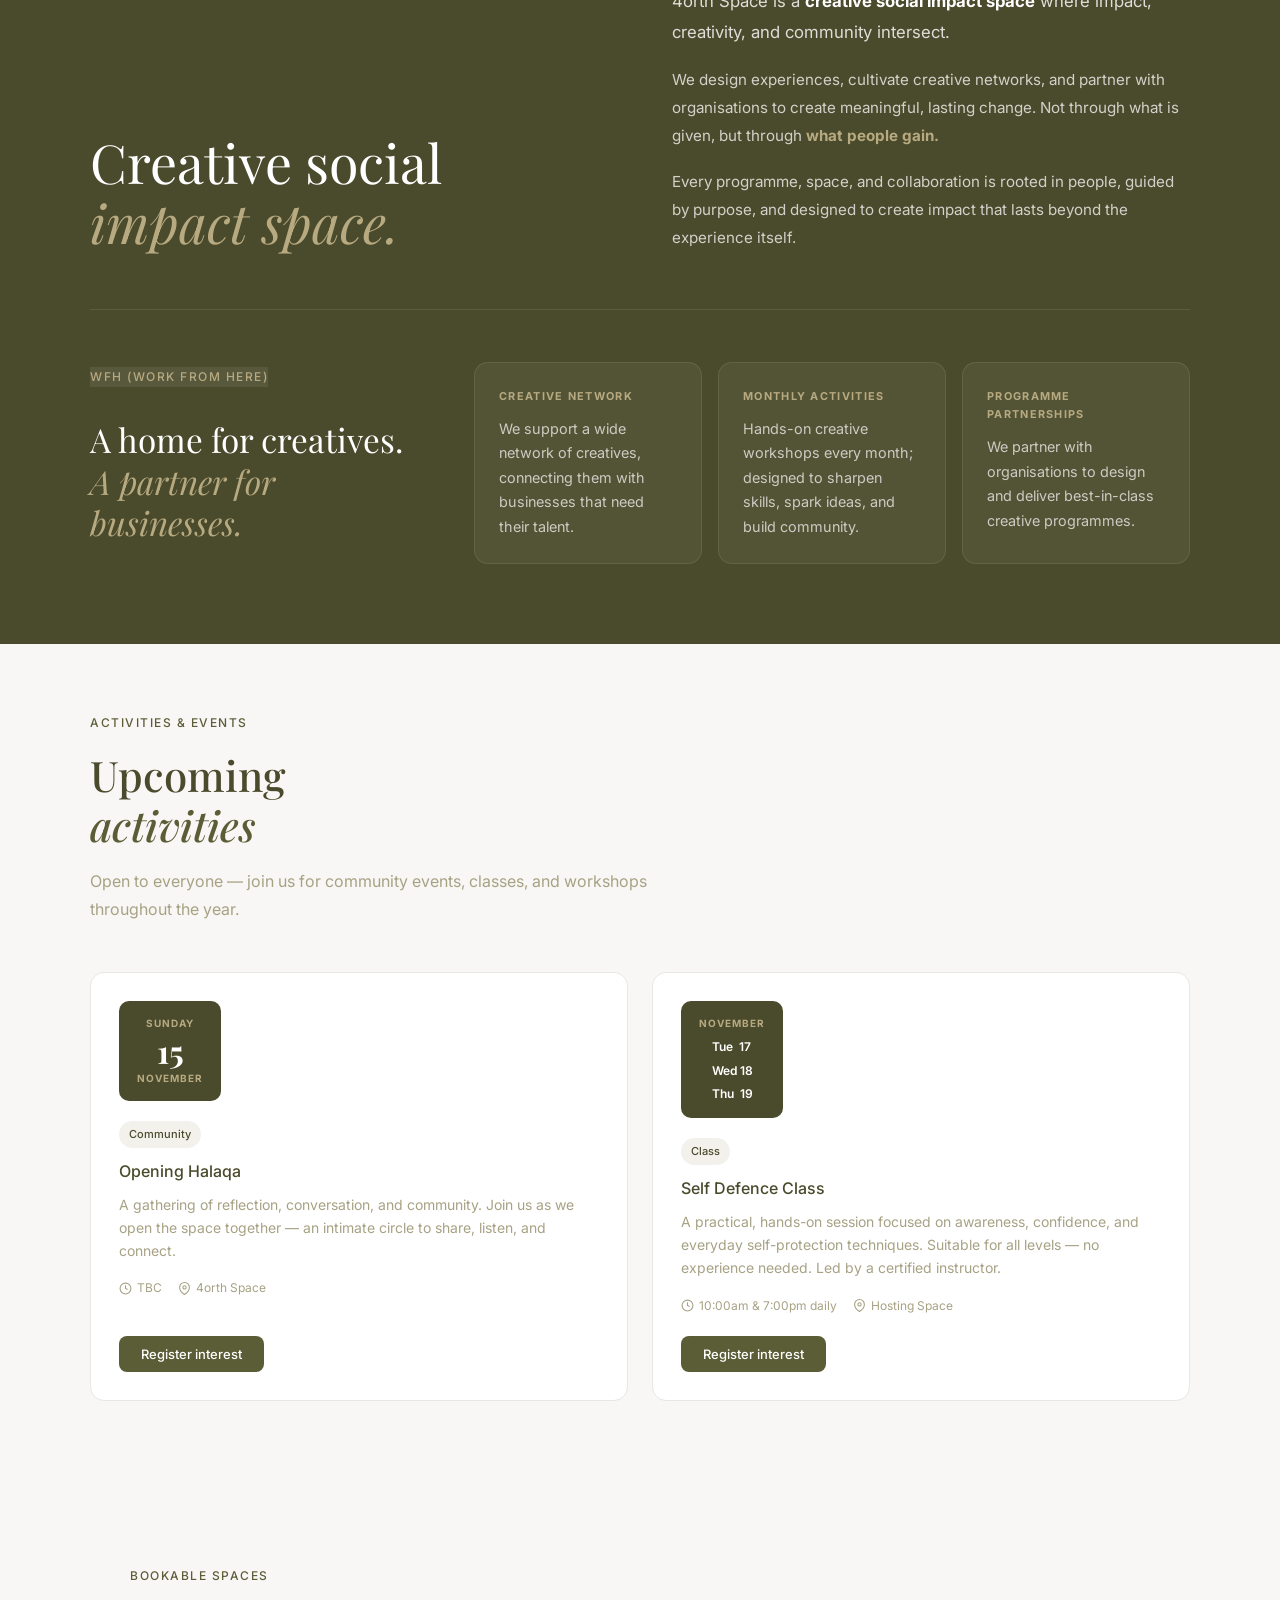
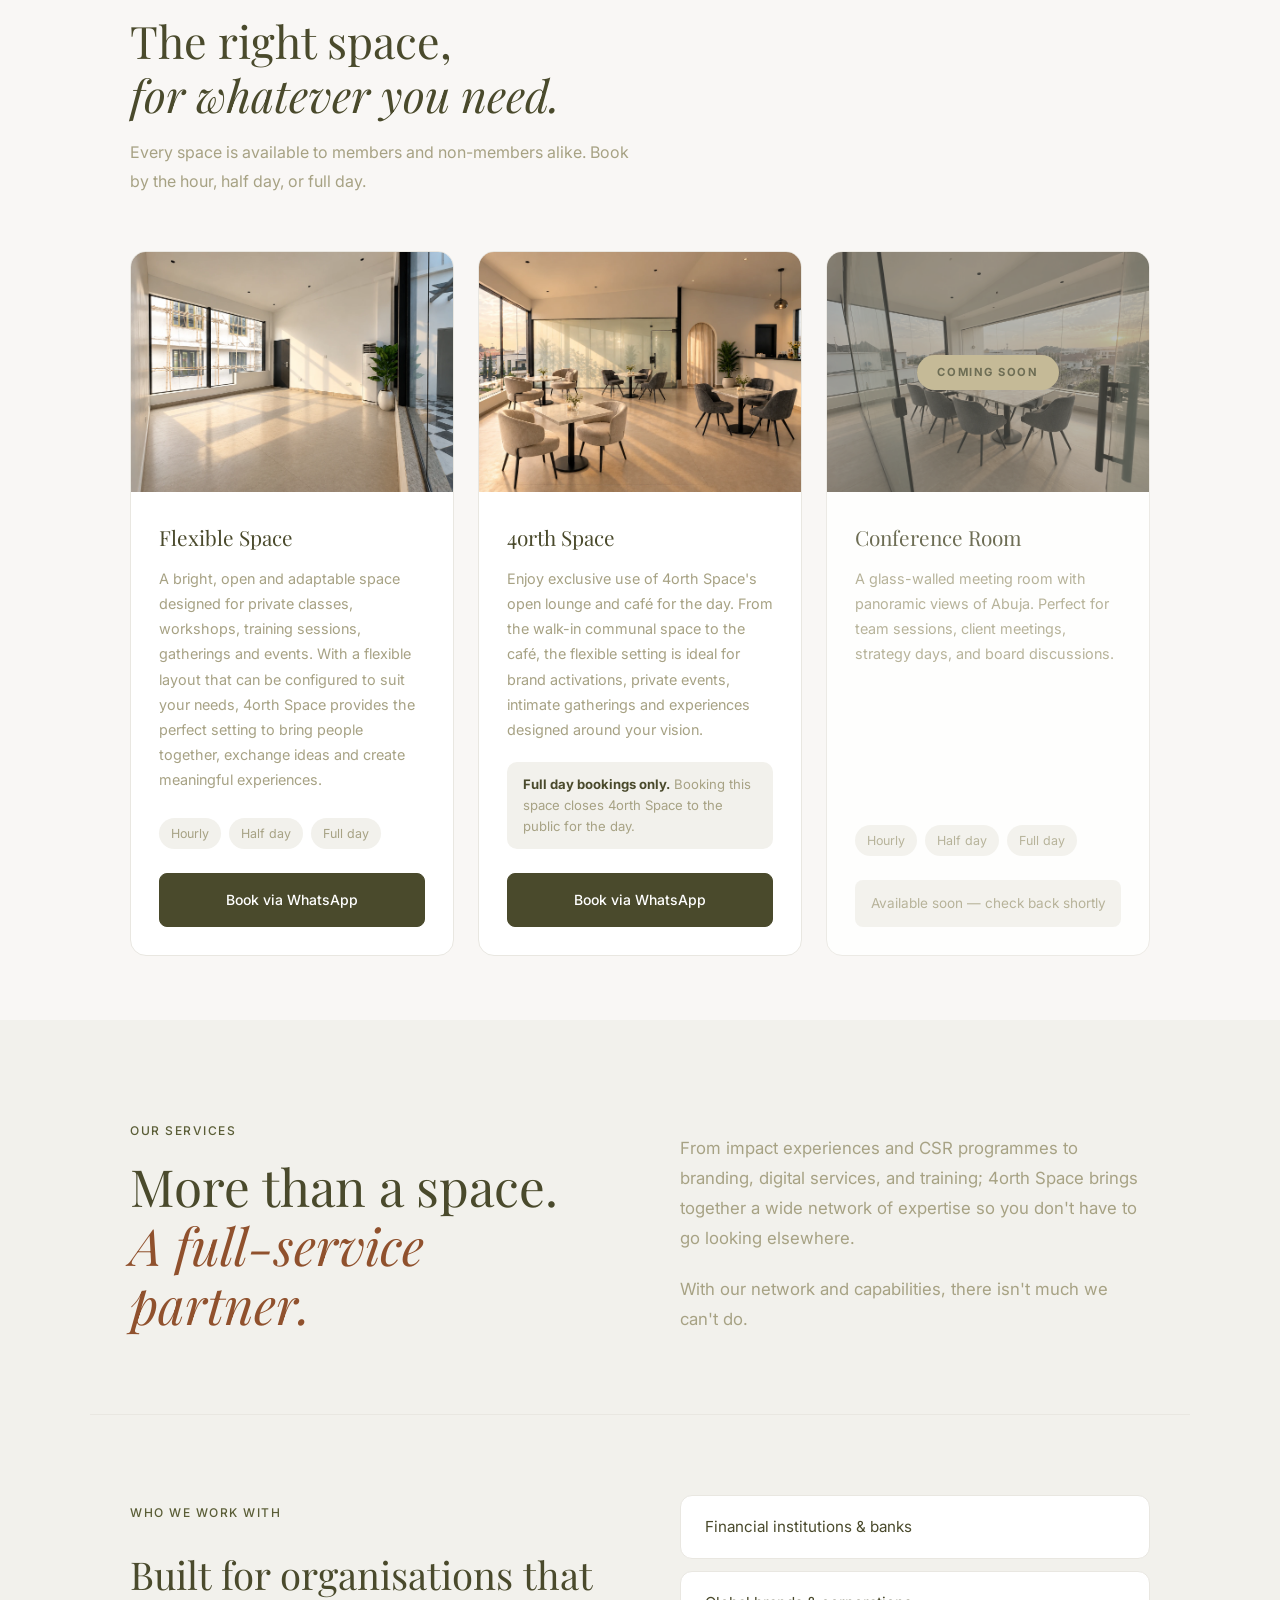
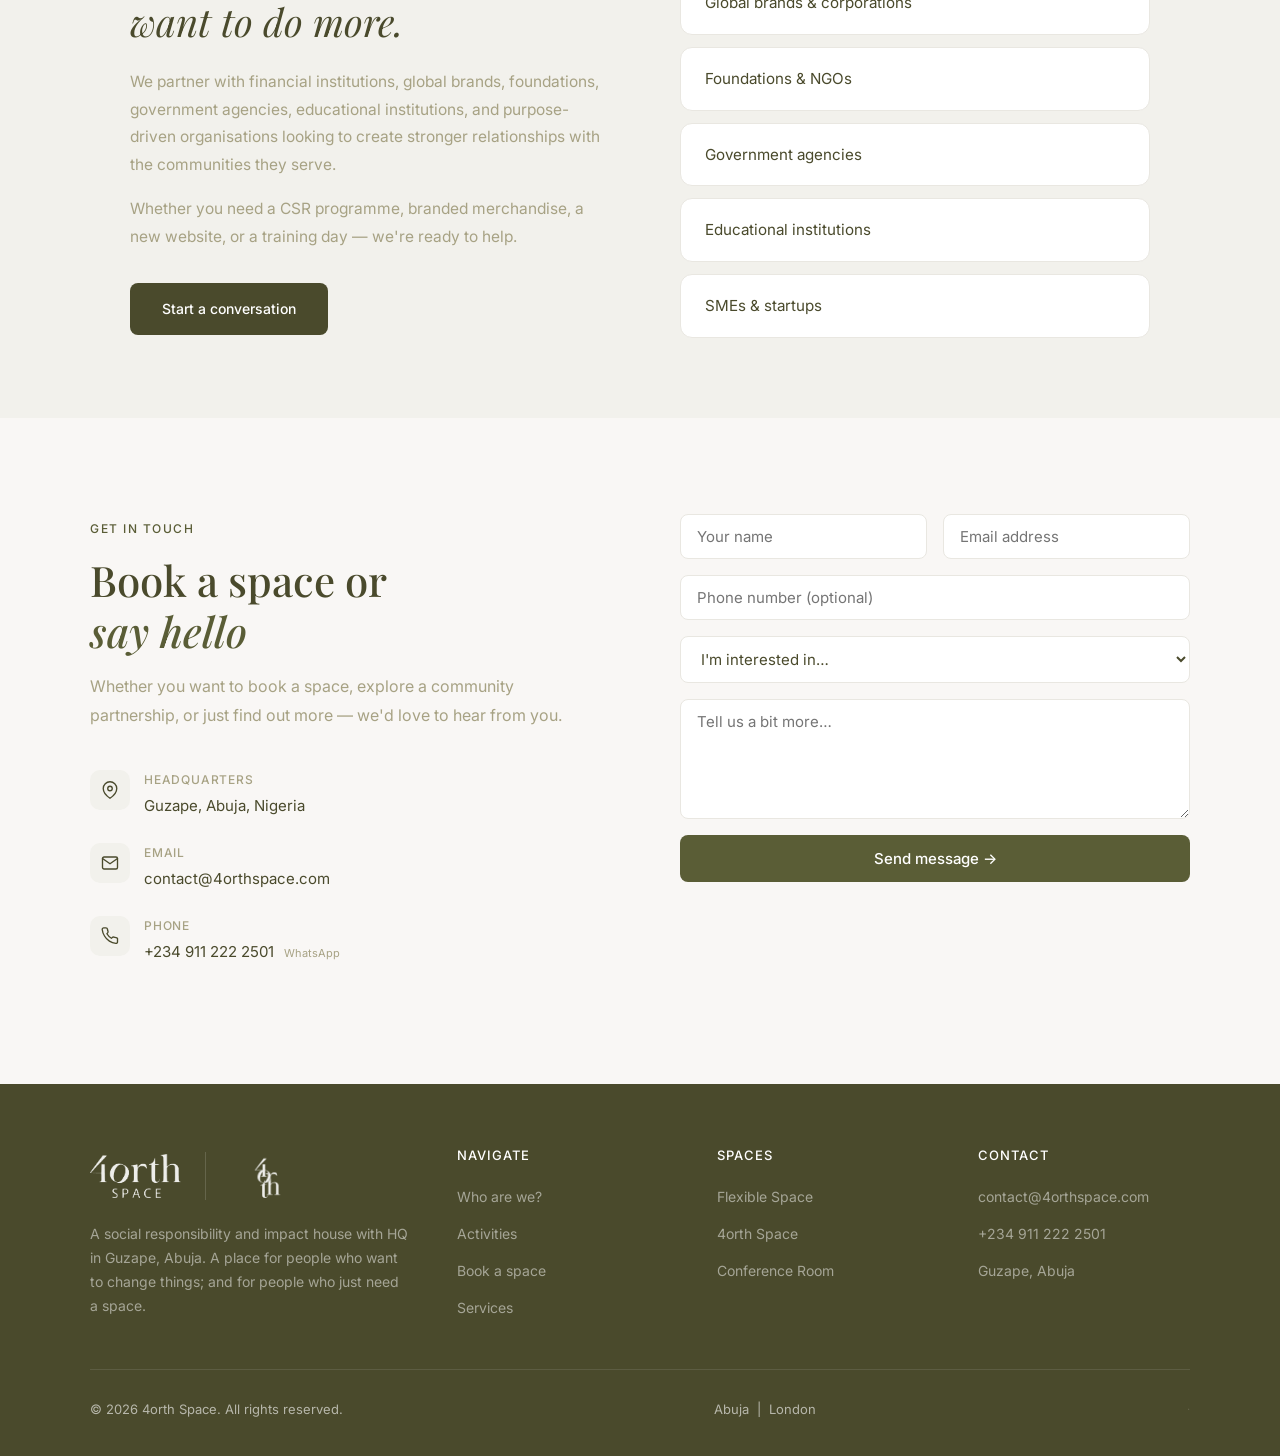
==== commit 5d9d1509: "Add files via upload" ====
--- a/index.html
+++ b/index.html
@@ -1314,11 +1314,11 @@
         <div class="wfh-cards" style="display:grid;grid-template-columns:repeat(3,1fr);gap:16px;">
           <div style="background:rgba(255,255,255,0.05);border:1px solid rgba(255,255,255,0.09);border-radius:14px;padding:24px;">
             <div style="font-size:0.68rem;font-weight:700;letter-spacing:0.12em;text-transform:uppercase;color:var(--tan);margin-bottom:12px;">Creative Network</div>
-            <p style="color:rgba(255,255,255,0.7);font-size:0.9rem;line-height:1.7;margin:0;">We support a wide network of creatives — connecting them with businesses that need their talent.</p>
+            <p style="color:rgba(255,255,255,0.7);font-size:0.9rem;line-height:1.7;margin:0;">We support a wide network of creatives, connecting them with businesses that need their talent.</p>
           </div>
           <div style="background:rgba(255,255,255,0.05);border:1px solid rgba(255,255,255,0.09);border-radius:14px;padding:24px;">
             <div style="font-size:0.68rem;font-weight:700;letter-spacing:0.12em;text-transform:uppercase;color:var(--tan);margin-bottom:12px;">Monthly Activities</div>
-            <p style="color:rgba(255,255,255,0.7);font-size:0.9rem;line-height:1.7;margin:0;">Hands-on creative workshops every month — designed to sharpen skills, spark ideas, and build community.</p>
+            <p style="color:rgba(255,255,255,0.7);font-size:0.9rem;line-height:1.7;margin:0;">Hands-on creative workshops every month; designed to sharpen skills, spark ideas, and build community.</p>
           </div>
           <div style="background:rgba(255,255,255,0.05);border:1px solid rgba(255,255,255,0.09);border-radius:14px;padding:24px;">
             <div style="font-size:0.68rem;font-weight:700;letter-spacing:0.12em;text-transform:uppercase;color:var(--tan);margin-bottom:12px;">Programme Partnerships</div>
@@ -1369,14 +1369,14 @@
           <button onclick="openSignup('halaqa')" style="display:inline-block;margin-top:20px;background:var(--brand);color:#fff;font-size:13px;font-weight:500;padding:10px 22px;border-radius:8px;border:none;cursor:pointer;align-self:flex-start;font-family:var(--font-body);">Register interest</button>
         </div>
 
-        <!-- Self Defence — Tue 10, Wed 11, Thu 12 Nov -->
+        <!-- Self Defence — Tue 17, Wed 18, Thu 19 Nov -->
         <div class="event-card">
           <div class="event-date">
             <span style="font-size:10px;font-weight:700;letter-spacing:0.1em;text-transform:uppercase;color:var(--tan);display:block;margin-bottom:5px;">November</span>
             <div style="display:flex;flex-direction:column;gap:3px;">
-              <span style="font-size:12px;font-weight:600;color:#fff;white-space:nowrap;">Tue &nbsp;10</span>
-              <span style="font-size:12px;font-weight:600;color:#fff;white-space:nowrap;">Wed 11</span>
-              <span style="font-size:12px;font-weight:600;color:#fff;white-space:nowrap;">Thu &nbsp;12</span>
+              <span style="font-size:12px;font-weight:600;color:#fff;white-space:nowrap;">Tue &nbsp;17</span>
+              <span style="font-size:12px;font-weight:600;color:#fff;white-space:nowrap;">Wed 18</span>
+              <span style="font-size:12px;font-weight:600;color:#fff;white-space:nowrap;">Thu &nbsp;19</span>
             </div>
           </div>
           <div style="flex:1;">
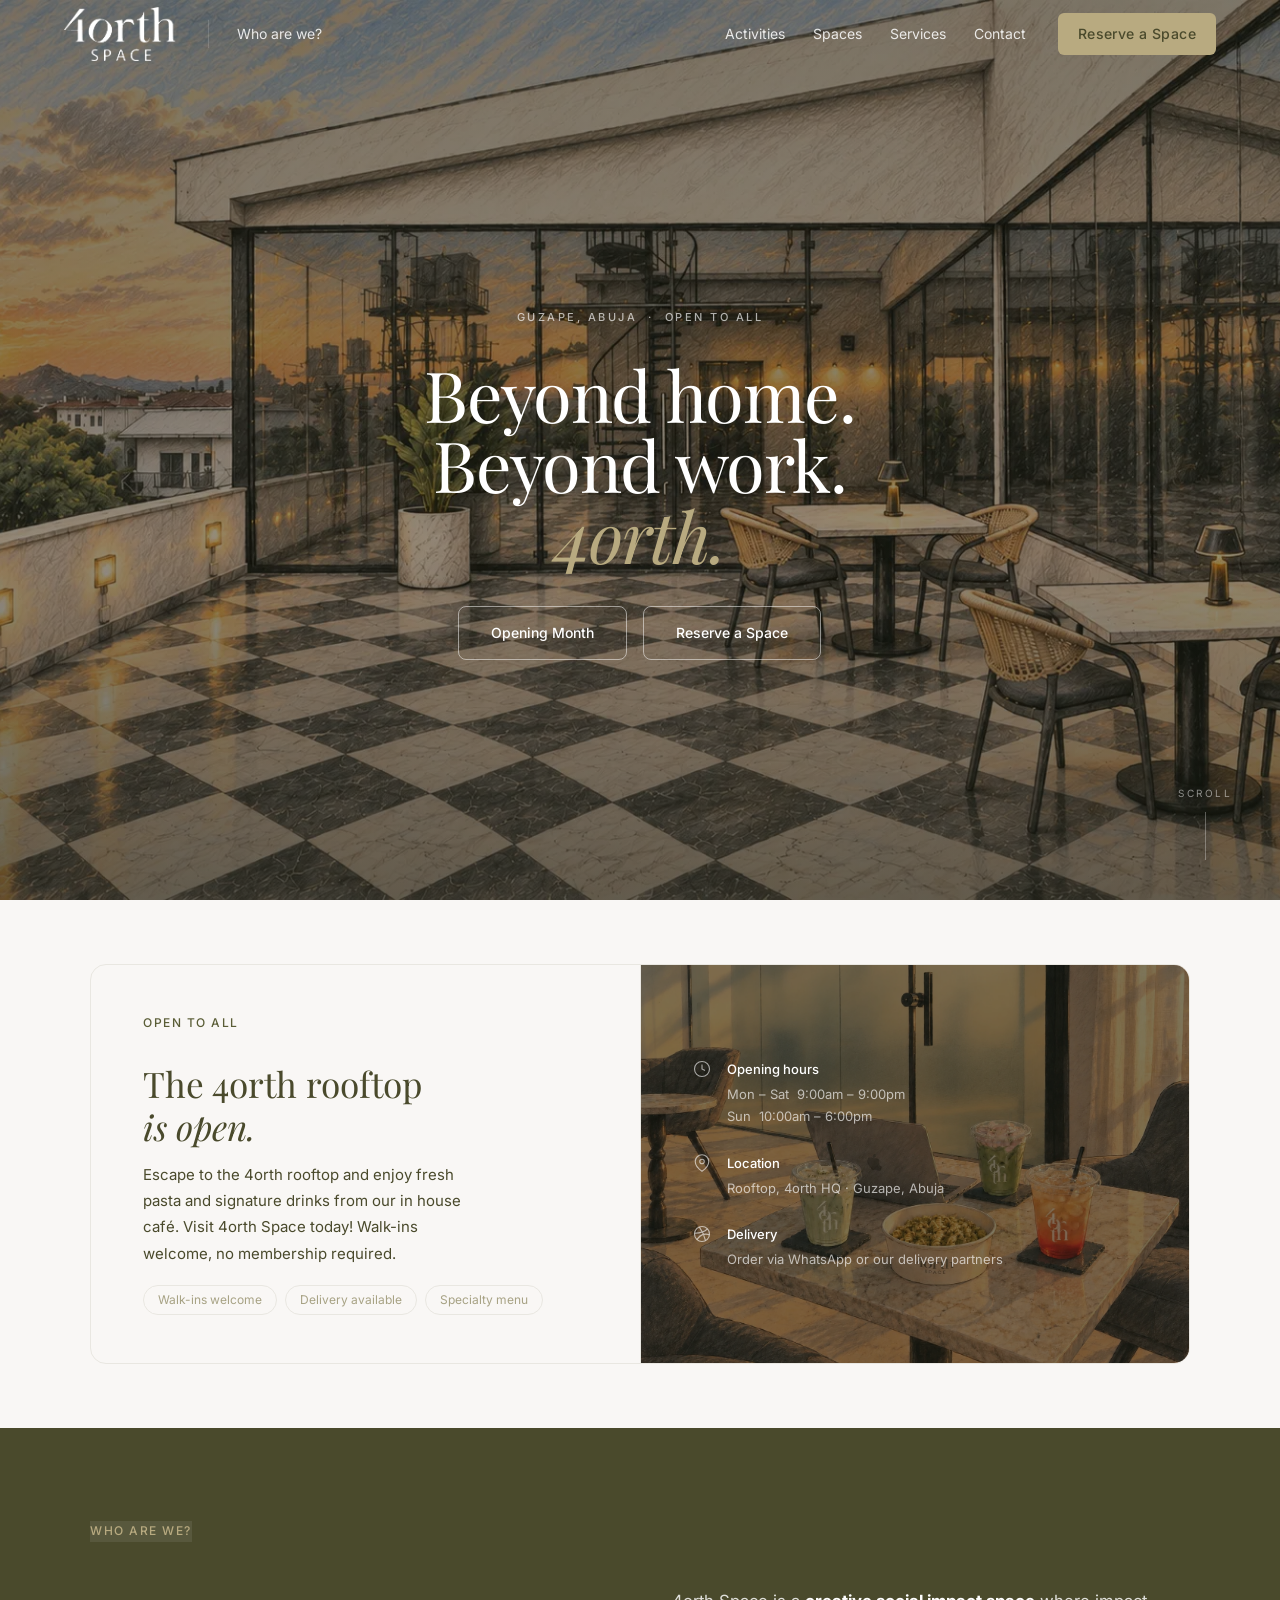
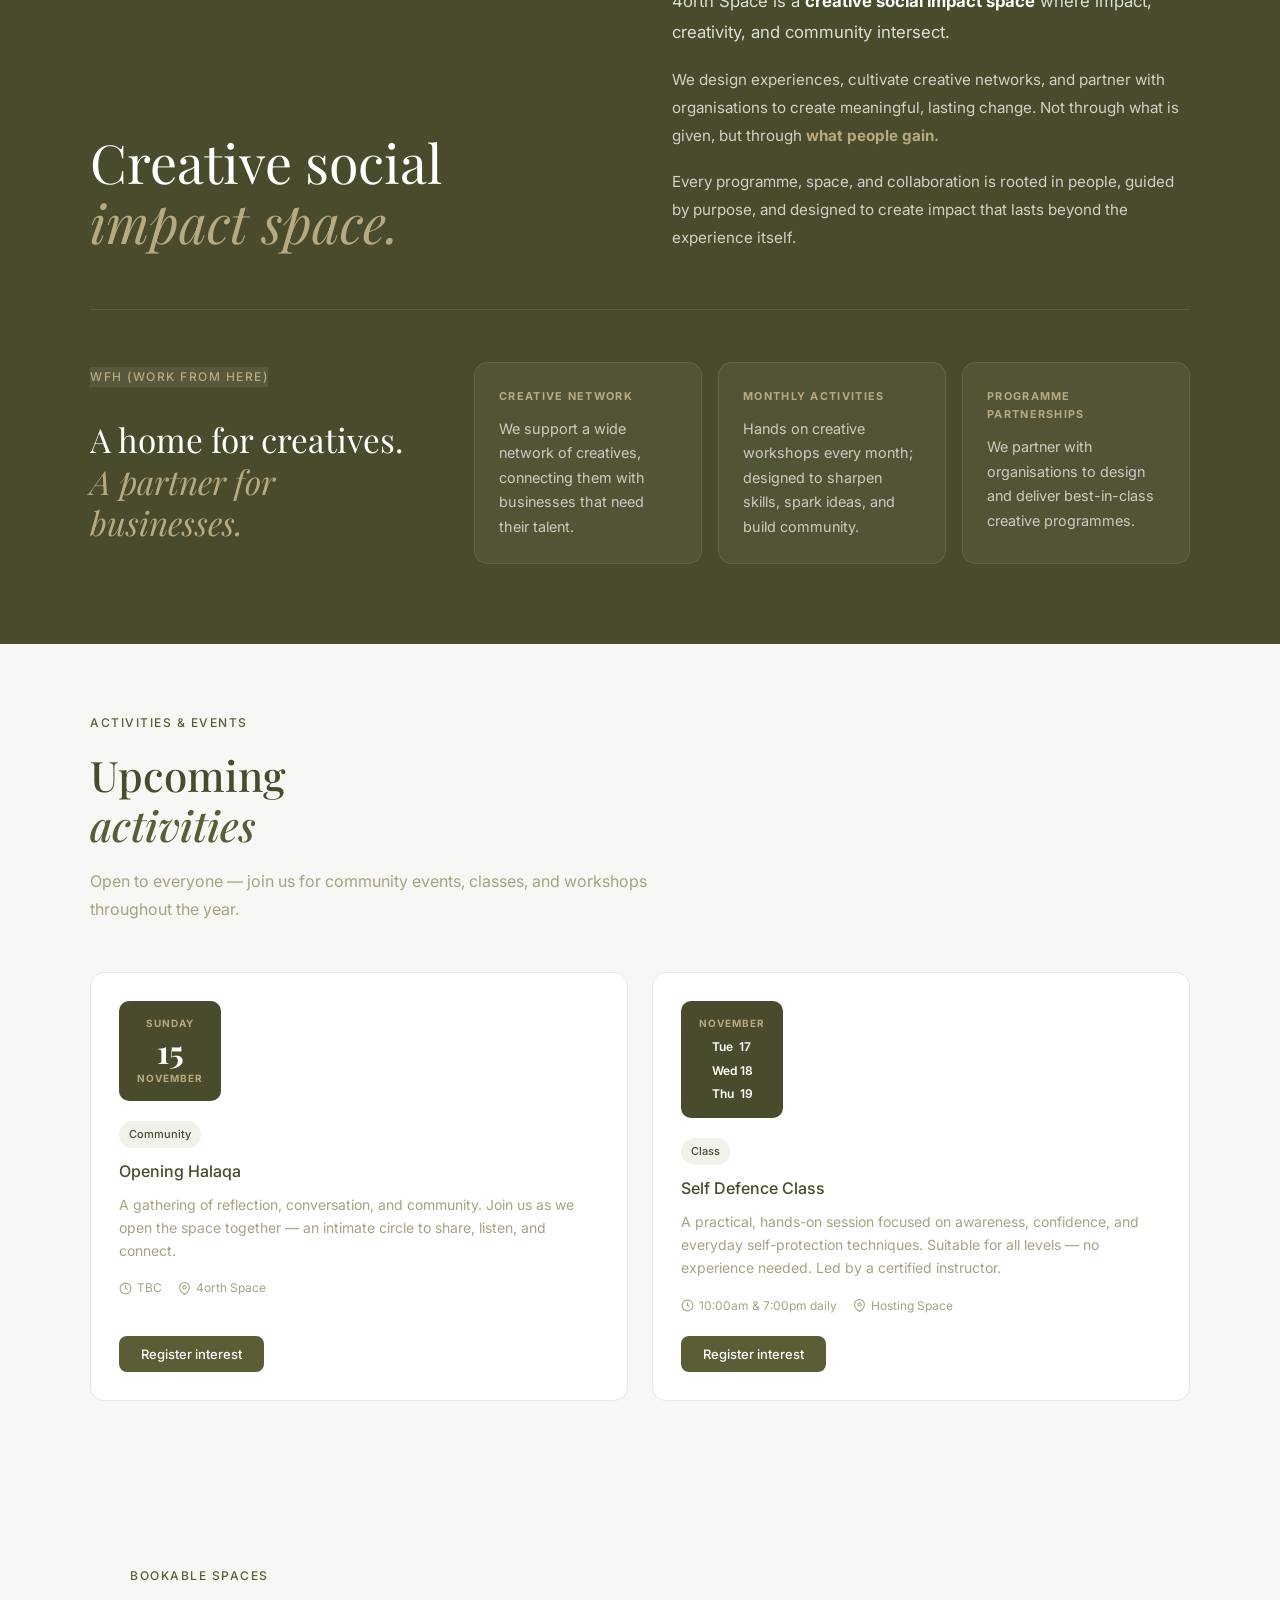
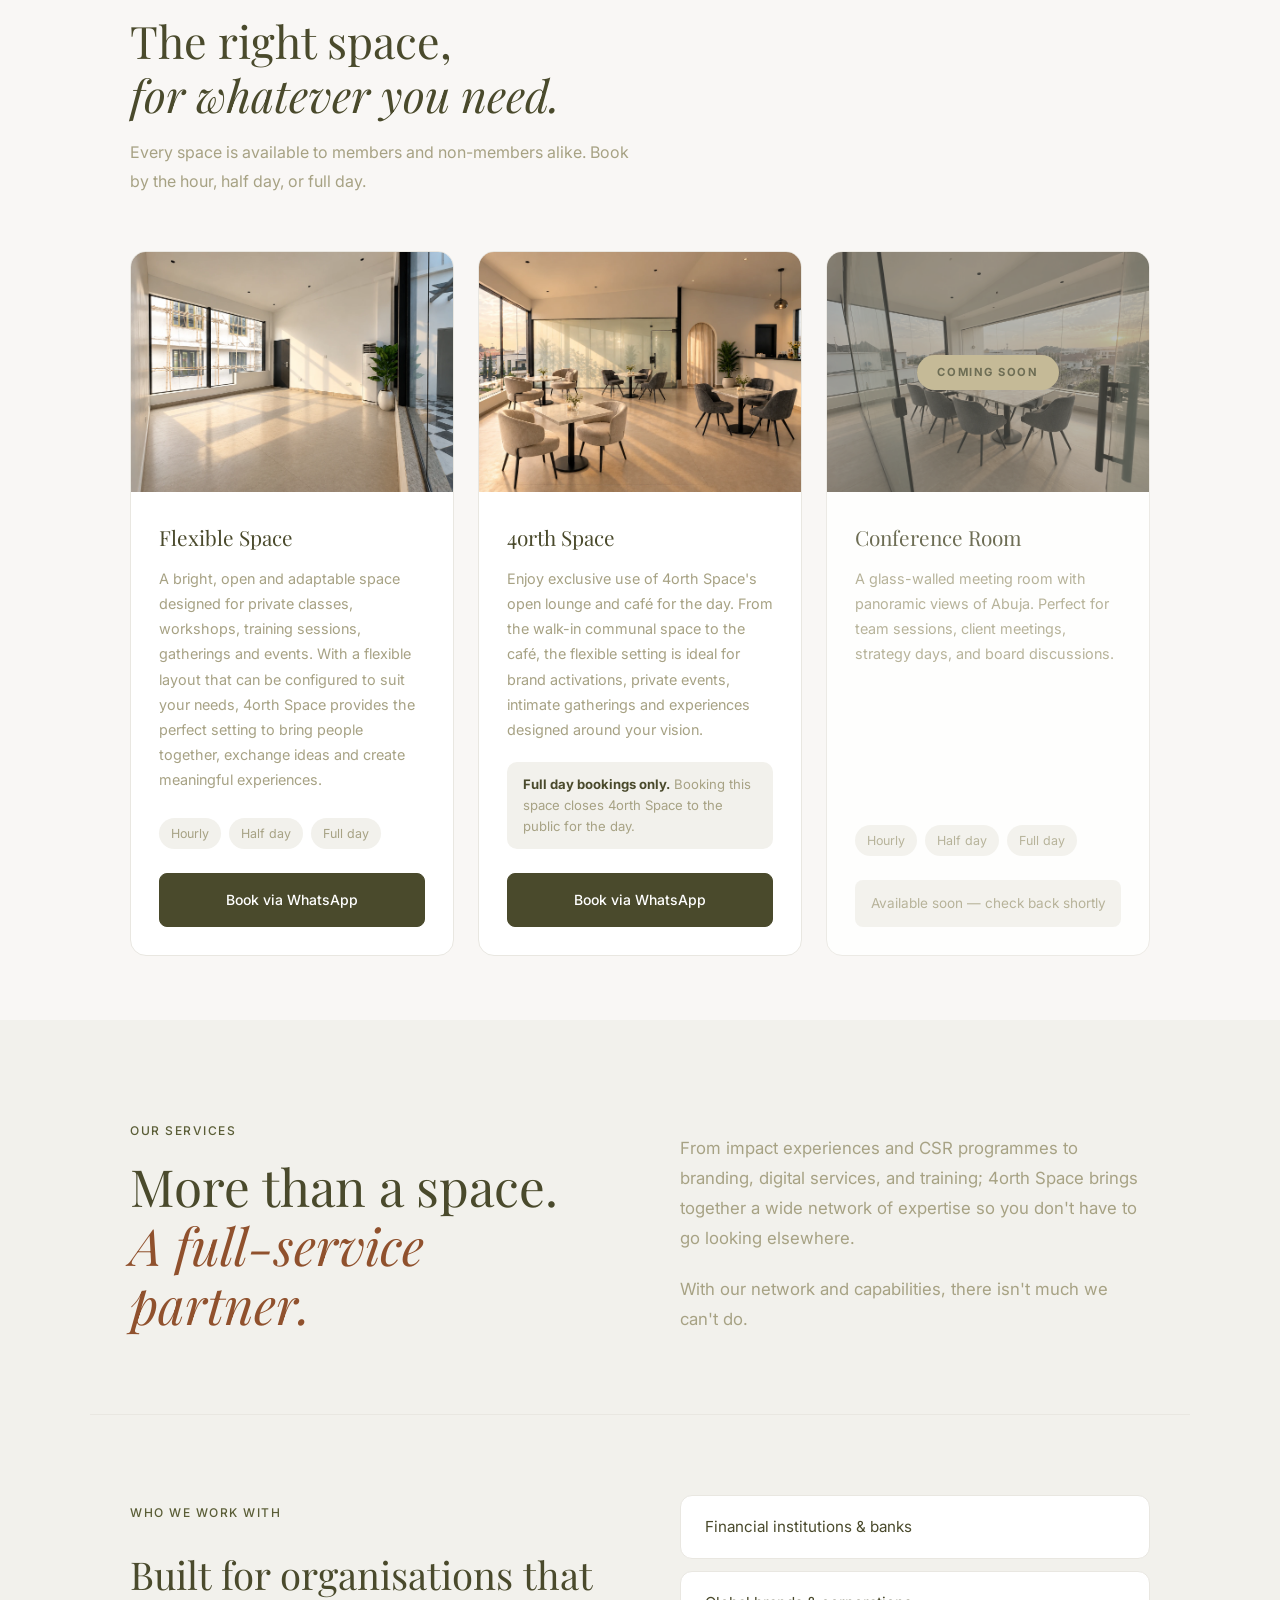
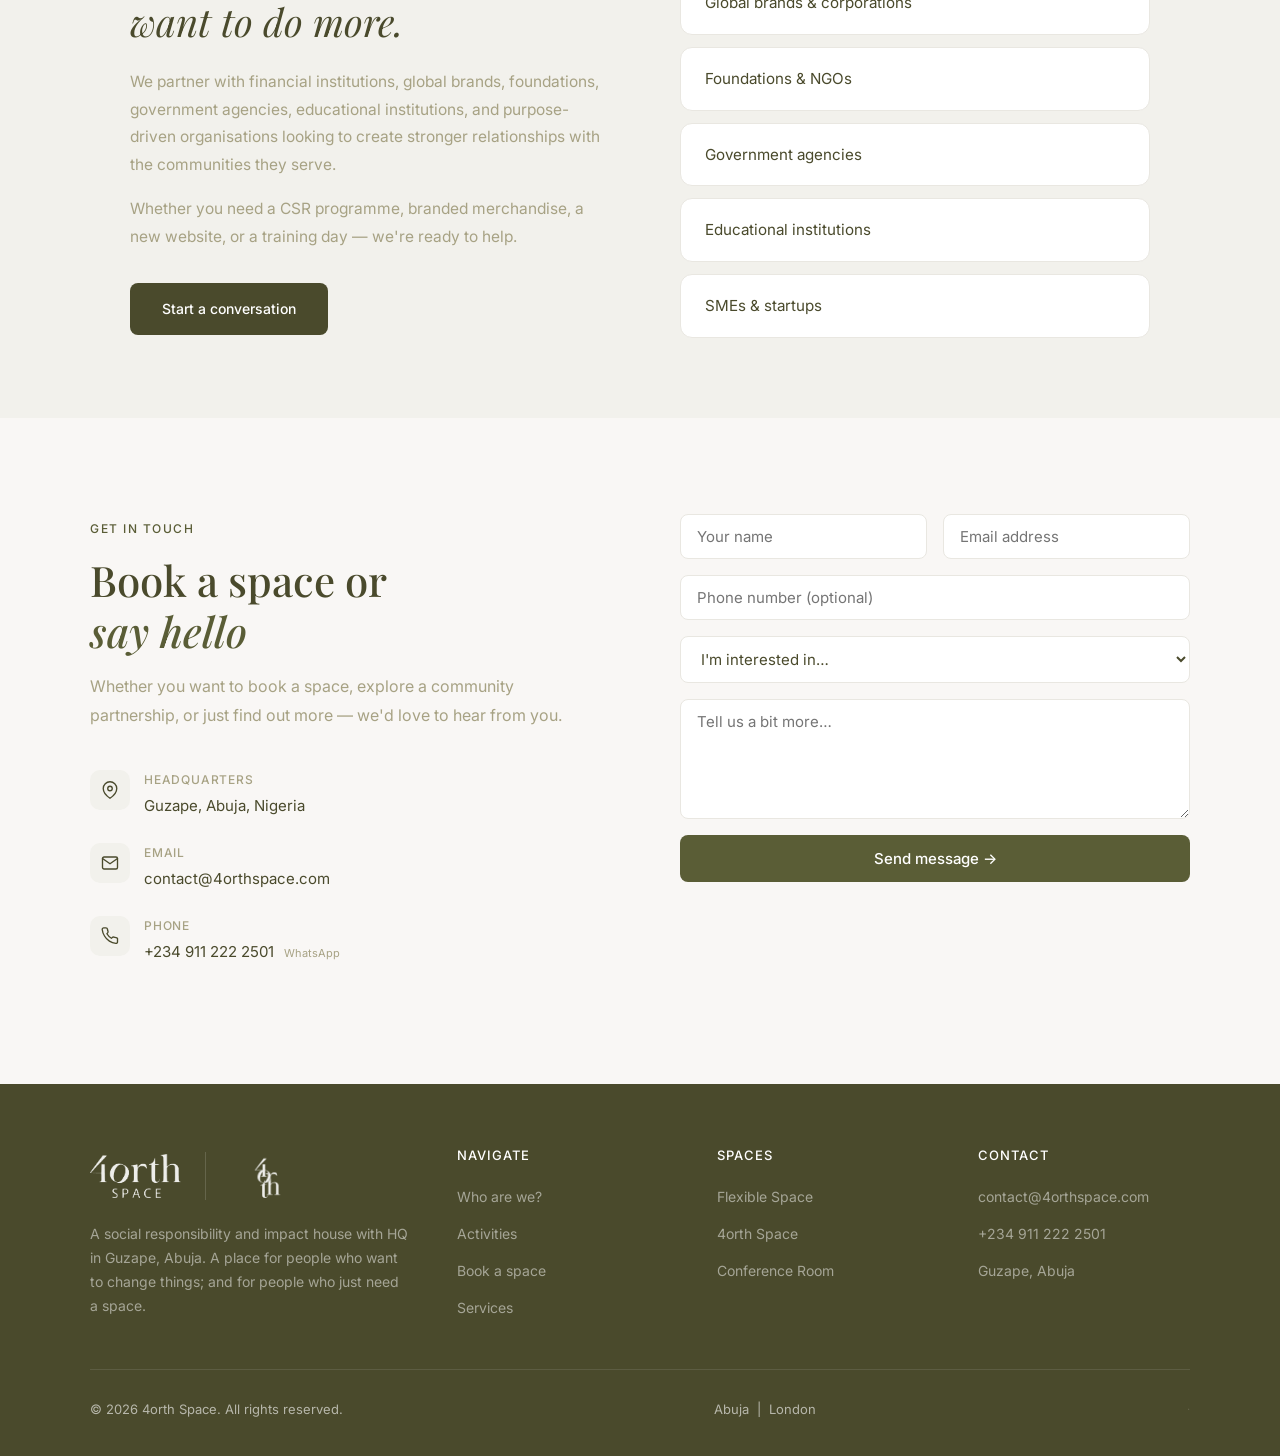
==== commit 49cf3322: "Add files via upload" ====
--- a/index.html
+++ b/index.html
@@ -1318,7 +1318,7 @@
           </div>
           <div style="background:rgba(255,255,255,0.05);border:1px solid rgba(255,255,255,0.09);border-radius:14px;padding:24px;">
             <div style="font-size:0.68rem;font-weight:700;letter-spacing:0.12em;text-transform:uppercase;color:var(--tan);margin-bottom:12px;">Monthly Activities</div>
-            <p style="color:rgba(255,255,255,0.7);font-size:0.9rem;line-height:1.7;margin:0;">Hands-on creative workshops every month; designed to sharpen skills, spark ideas, and build community.</p>
+            <p style="color:rgba(255,255,255,0.7);font-size:0.9rem;line-height:1.7;margin:0;">Hands on creative workshops every month; designed to sharpen skills, spark ideas, and build community.</p>
           </div>
           <div style="background:rgba(255,255,255,0.05);border:1px solid rgba(255,255,255,0.09);border-radius:14px;padding:24px;">
             <div style="font-size:0.68rem;font-weight:700;letter-spacing:0.12em;text-transform:uppercase;color:var(--tan);margin-bottom:12px;">Programme Partnerships</div>
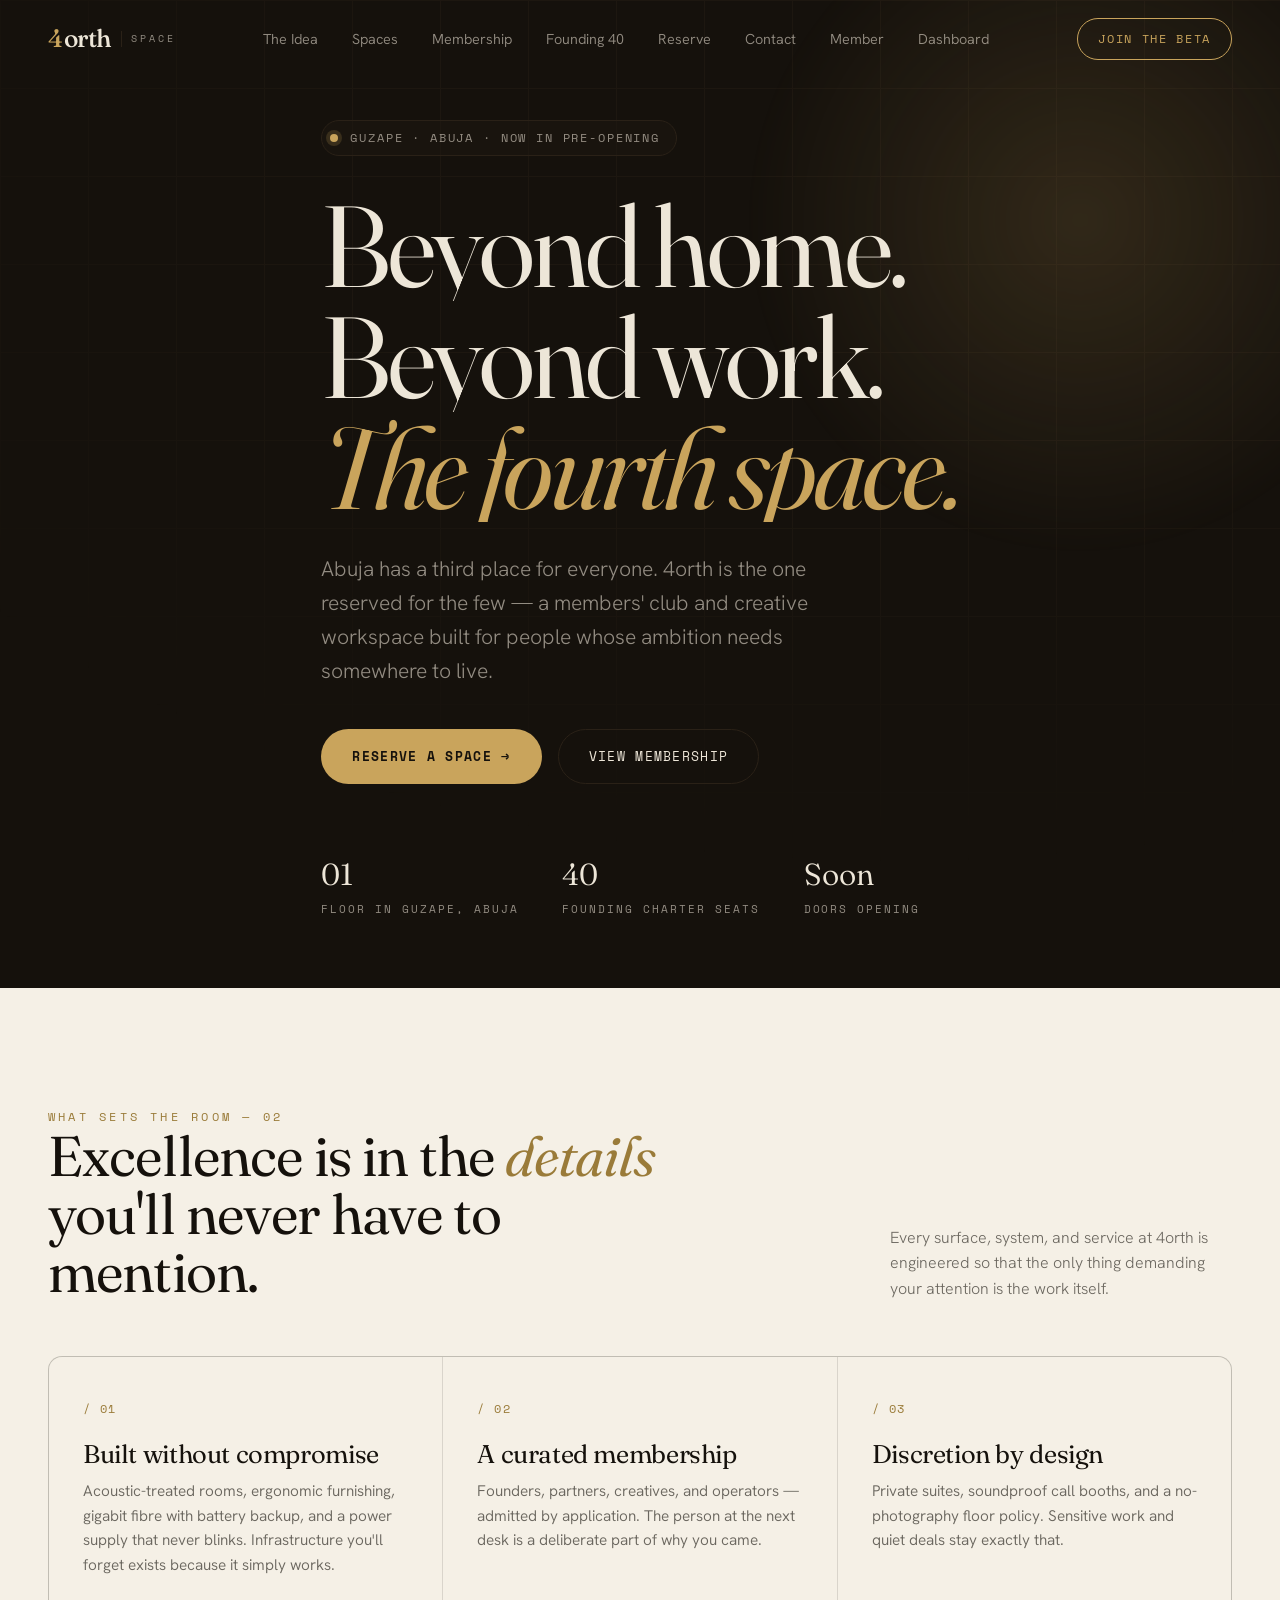
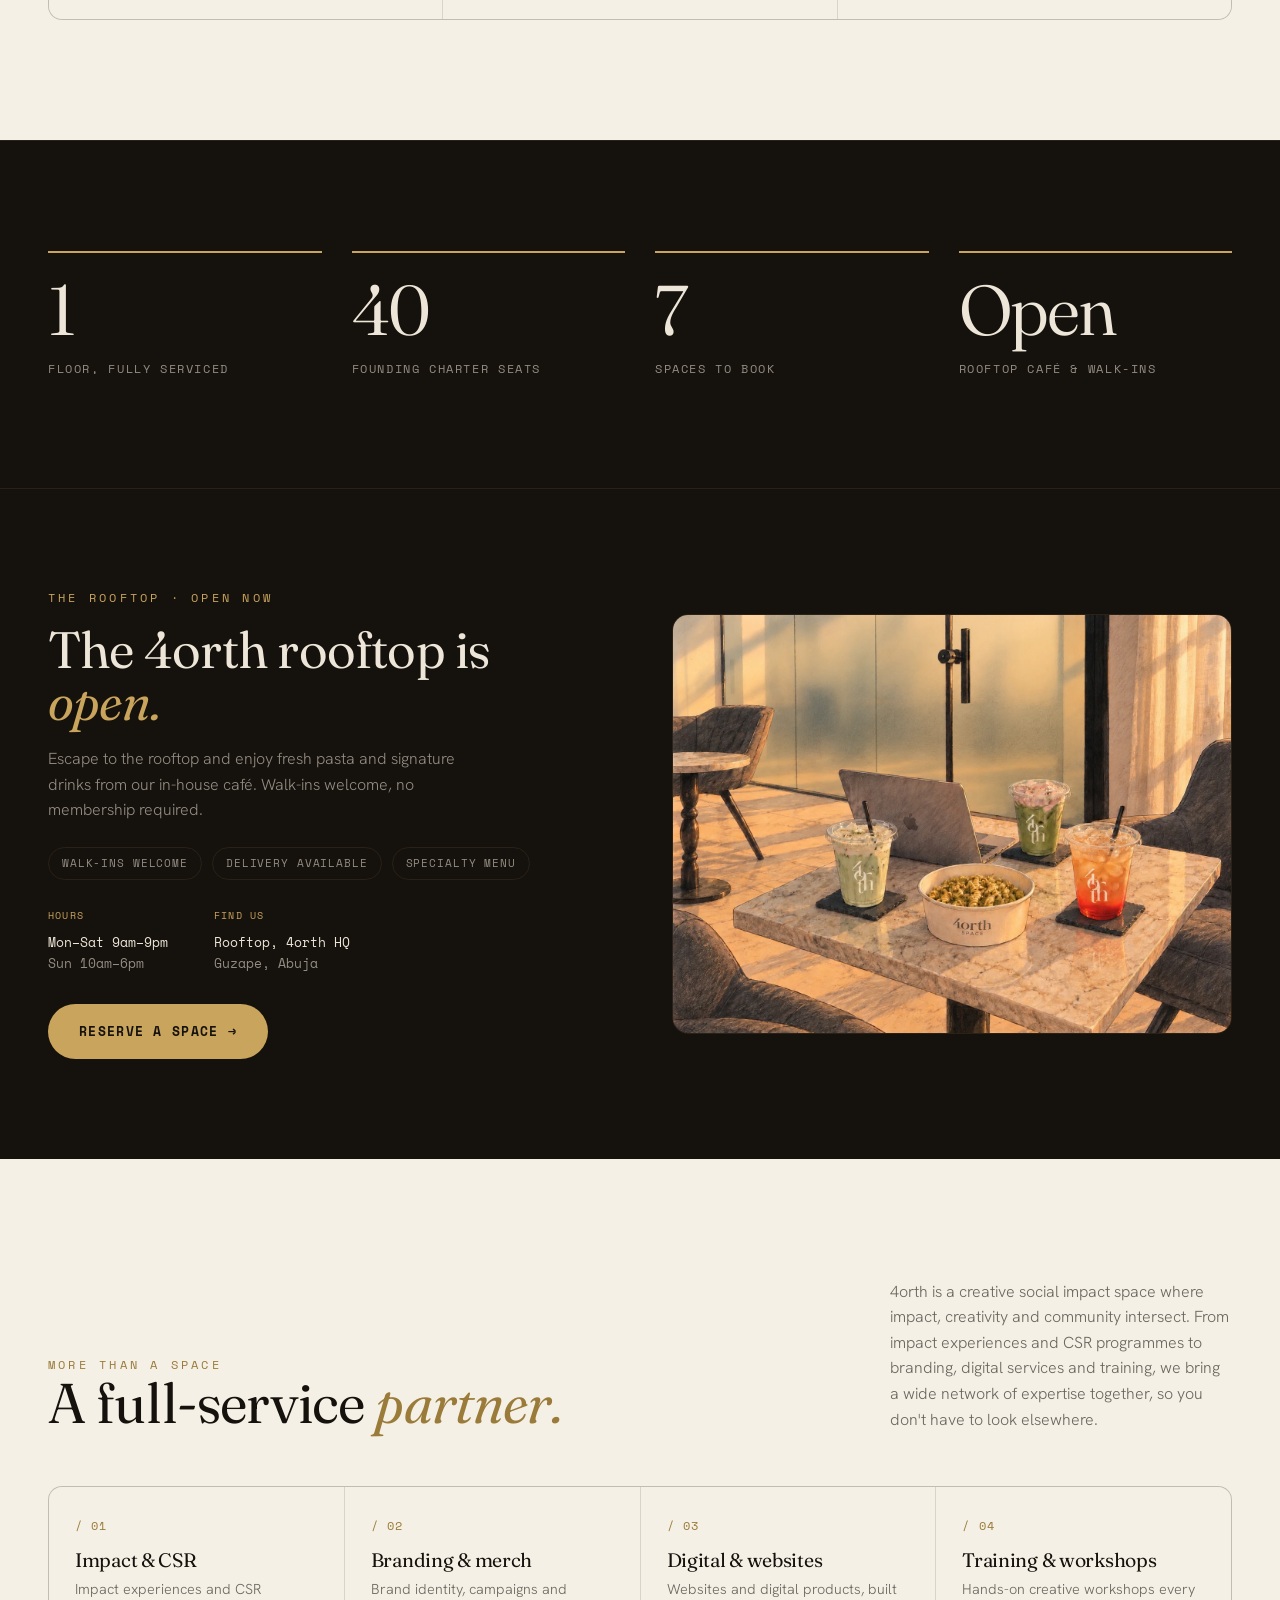
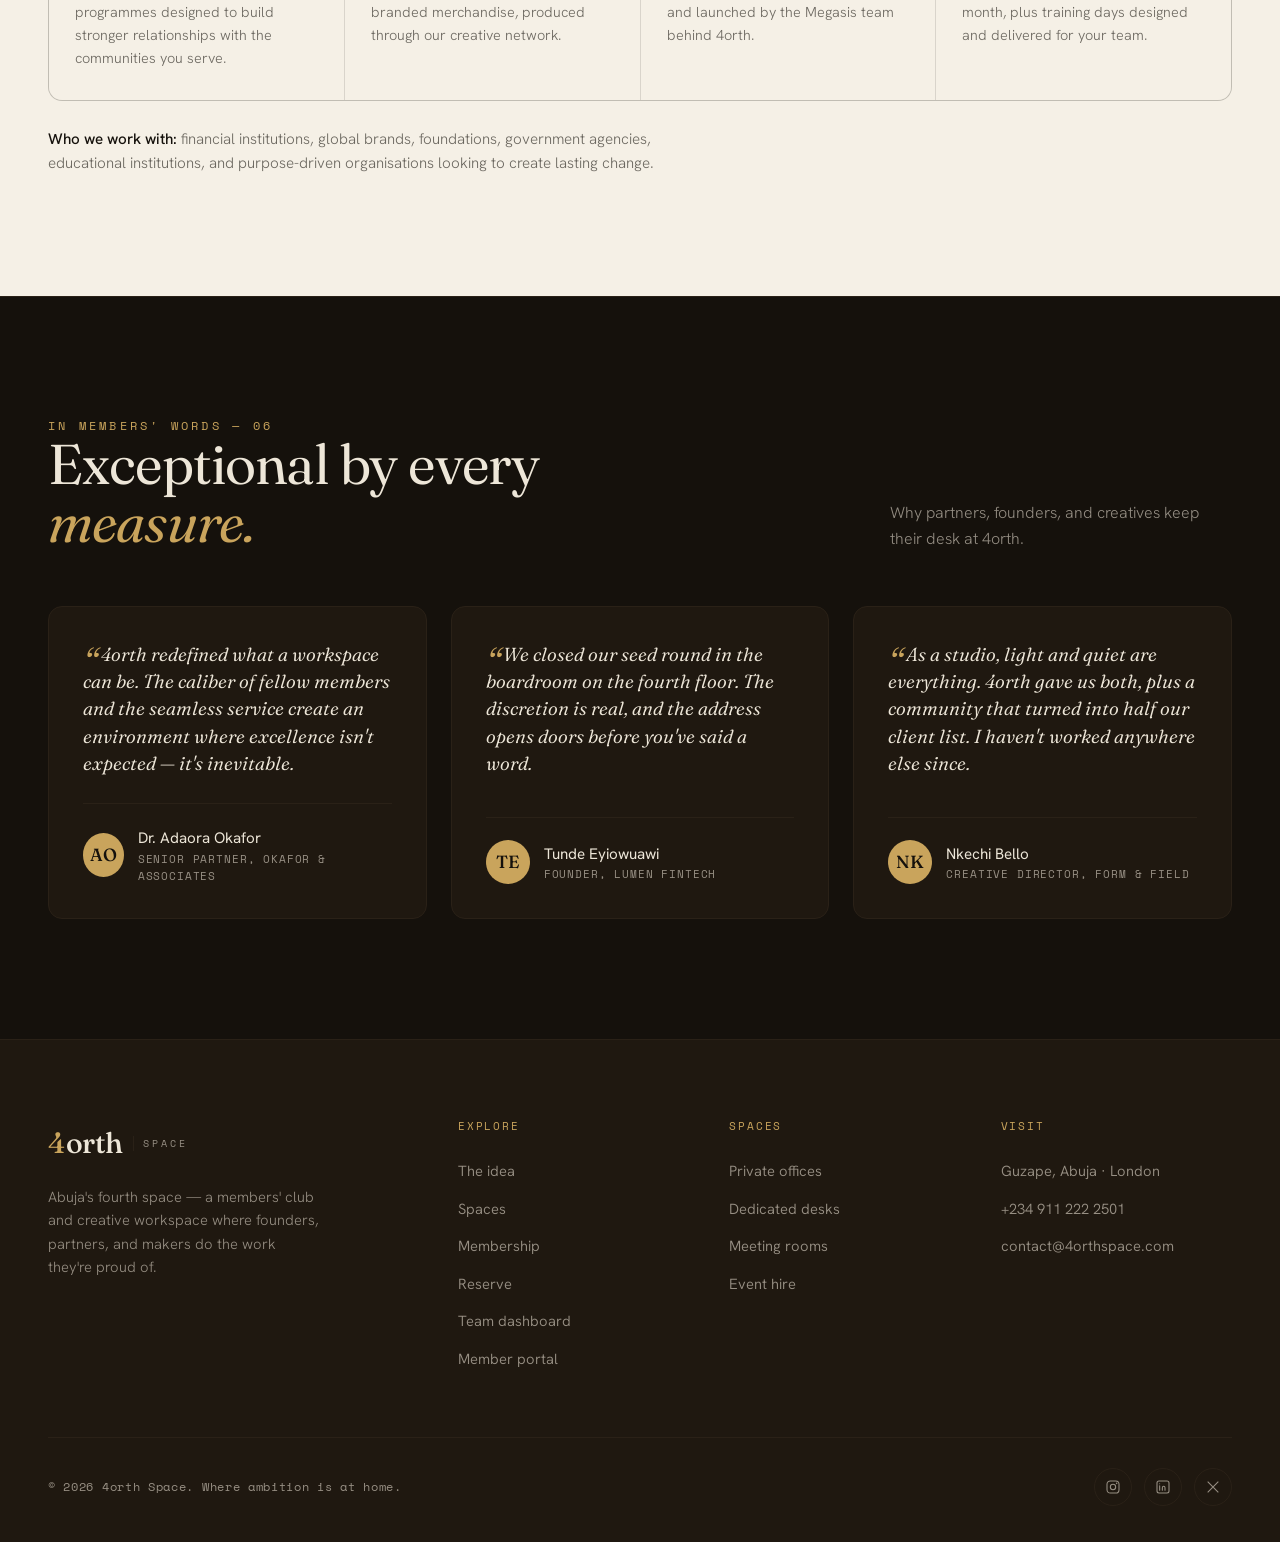
==== commit 6add543a: "Add files via upload" ====
--- a/index.html
+++ b/index.html
@@ -1,1953 +1,2087 @@
 <!DOCTYPE html>
 <html lang="en">
 <head>
-  <meta charset="UTF-8" />
-  <meta name="viewport" content="width=device-width, initial-scale=1.0" />
-  <title>4orth Space — Social Impact Hub, Guzape, Abuja</title>
-  <meta name="description" content="4orth Space is a social responsibility and impact hub in Guzape, Abuja. A welcoming space for community, creativity, and change. Book our private office, lounge, or meeting room." />
-  <link rel="preconnect" href="https://fonts.googleapis.com" />
-  <link rel="preconnect" href="https://fonts.gstatic.com" crossorigin />
-  <link href="https://fonts.googleapis.com/css2?family=Inter:wght@300;400;500;600&family=Playfair+Display:ital,wght@0,400;0,500;1,400&display=swap" rel="stylesheet" />
-  <style>
-    *, *::before, *::after { box-sizing: border-box; margin: 0; padding: 0; }
-
-    :root {
-      /* Original 4orth brand palette */
-      --olive-dark:   #4A4A2C;
-      --olive:        #5A5D36;
-      --olive-mid:    #5C5B37;
-      --olive-light:  #5E5836;
-      --tan-dark:     #A7A284;
-      --tan:          #B8AA80;
-      --cream-dark:   #E9E7E1;
-      --cream-mid:    #F2F1EC;
-      --cream-light:  #F5F2EC;
-      --cream:        #F9F7F5;
-      --black:        #000000;
-      --white:        #FFFFFF;
-      /* Aliases for readability */
-      --brand:        #5A5D36;
-      --brand-dark:   #4A4A2C;
-      --brand-light:  #A7A284;
-      --bg:           #F9F7F5;
-      --surface:      #F2F1EC;
-      --border:       #E9E7E1;
-      --muted:        #A7A284;
-      --text:         #4A4A2C;
-      /* Extended palette */
-      --rust:   rgb(144,81,45);
-      --brown:  rgb(76,55,36);
-      --greige: rgb(195,186,175);
-      --stone:  rgb(217,216,211);
-      --font-body: 'Inter', sans-serif;
-      --font-display: 'Playfair Display', Georgia, serif;
-      /* Aliases used in inline styles */
-      --serif: 'Playfair Display', Georgia, serif;
-      --sans: 'Inter', sans-serif;
-      --text-muted: #A7A284;
-    }
-
-    html { scroll-behavior: smooth; }
-
-    body {
-      font-family: var(--font-body);
-      font-size: 16px;
-      line-height: 1.7;
-      color: var(--text);
-      background: var(--white);
-    }
-
-    /* NAV */
-    nav {
-      position: fixed;
-      top: 0; left: 0; right: 0;
-      z-index: 100;
-      background: transparent;
-      border-bottom: none;
-      padding: 0 5%;
-      display: flex;
-      align-items: center;
-      justify-content: space-between;
-      height: 68px;
-      transition: background 0.3s, border-bottom 0.3s;
-    }
-    nav.scrolled {
-      background: var(--brand-dark);
-      border-bottom: 1px solid rgba(255,255,255,0.08);
-    }
-    .nav-left {
-      display: flex;
-      align-items: center;
-      gap: 32px;
-    }
-    .nav-right {
-      display: flex;
-      align-items: center;
-      gap: 32px;
-    }
-    .nav-logo {
-      text-decoration: none;
-      display: flex;
-      align-items: center;
-    }
-    .nav-logo img { height: 54px; width: auto; display: block; }
-    /* Thin divider between logo group and left links */
-    .nav-left-links {
-      display: flex;
-      align-items: center;
-      gap: 28px;
-      list-style: none;
-      padding-left: 28px;
-      border-left: 1px solid rgba(255,255,255,0.15);
-    }
-    .nav-right-links {
-      display: flex;
-      align-items: center;
-      gap: 28px;
-      list-style: none;
-    }
-    .nav-left-links a,
-    .nav-right-links a {
-      font-size: 14px;
-      font-weight: 400;
-      color: rgba(255,255,255,0.85);
-      text-decoration: none;
-      transition: color 0.2s;
-    }
-    .nav-left-links a:hover,
-    .nav-right-links a:hover { color: var(--white); }
-    /* Keep old .nav-links for toggleMenu JS compatibility */
-    .nav-links { display: none; }
-    .nav-cta {
-      background: var(--tan);
-      color: var(--brand-dark) !important;
-      padding: 9px 20px;
-      border-radius: 6px;
-      font-weight: 500 !important;
-      font-family: var(--font-body);
-      font-size: 0.88rem;
-      letter-spacing: 0.03em;
-      text-decoration: none !important;
-      transition: background 0.2s !important;
-    }
-    .nav-cta:hover { background: var(--white) !important; color: var(--brand-dark) !important; text-decoration: none !important; }
-    .nav-hamburger { display: none; cursor: pointer; flex-direction: column; gap: 5px; padding: 10px; margin-right: -10px; -webkit-tap-highlight-color: transparent; }
-    .nav-mobile-menu { display: none; }
-    .nav-hamburger span { display: block; width: 22px; height: 2px; background: rgba(255,255,255,0.7); border-radius: 2px; }
-
-    /* SECTIONS */
-    section { padding: 96px 5%; }
-
-    /* HERO */
-    #hero {
-      position: relative;
-      min-height: 100vh;
-      padding: 68px 40px 0;
-      background: var(--brand-dark);
-      display: flex;
-      flex-direction: column;
-      align-items: center;
-      justify-content: center;
-      overflow: hidden;
-      text-align: center;
-    }
-    #hero .hero-bg {
-      display: block;
-      position: absolute;
-      inset: 0;
-      background: url('hero.webp') center center / cover no-repeat;
-      z-index: 0;
-    }
-    #hero .hero-bg::after {
-      display: block;
-      content: '';
-      position: absolute;
-      inset: 0;
-      background: linear-gradient(to bottom, rgba(20,24,16,0.55) 0%, rgba(20,24,16,0.45) 60%, rgba(20,24,16,0.65) 100%);
-    }
-    .hero-inner {
-      position: relative;
-      z-index: 2;
-      max-width: 900px;
-      padding: 0 40px;
-      display: flex;
-      flex-direction: column;
-      align-items: center;
-    }
-    .hero-eyebrow {
-      font-size: 11px;
-      font-weight: 500;
-      letter-spacing: 2.5px;
-      text-transform: uppercase;
-      color: rgba(255,255,255,0.65);
-      margin-bottom: 32px;
-    }
-    .hero-title {
-      font-family: var(--font-display);
-      font-size: clamp(36px, 5.5vw, 72px);
-      font-weight: 300;
-      line-height: 1.0;
-      color: #fff;
-      margin-bottom: 36px;
-      letter-spacing: -0.02em;
-    }
-    .hero-title em { color: var(--tan); font-style: italic; }
-    .hero-subtitle {
-      font-size: 17px;
-      color: rgba(255,255,255,0.75);
-      line-height: 1.85;
-      margin-bottom: 48px;
-      max-width: 520px;
-      font-weight: 400;
-    }
-    .hero-actions { display: flex; gap: 16px; flex-wrap: wrap; justify-content: center; }
-    .btn-primary {
-      display: inline-block;
-      background: transparent;
-      color: #fff;
-      font-size: 14px;
-      font-weight: 500;
-      padding: 14px 32px;
-      border-radius: 8px;
-      border: 1.5px solid rgba(255,255,255,0.5);
-      text-decoration: none;
-      transition: border-color 0.2s, transform 0.15s;
-    }
-    .btn-primary:hover { border-color: #fff; transform: translateY(-1px); }
-    .btn-secondary {
-      display: inline-block;
-      background: transparent;
-      color: #fff;
-      font-size: 14px;
-      font-weight: 500;
-      padding: 14px 32px;
-      border-radius: 8px;
-      border: 1.5px solid rgba(255,255,255,0.5);
-      text-decoration: none;
-      transition: border-color 0.2s, transform 0.15s;
-    }
-    .btn-secondary:hover { border-color: #fff; transform: translateY(-1px); }
-    #hero .hero-scroll {
-      position: absolute;
-      bottom: 40px;
-      right: 48px;
-      left: auto;
-      transform: none;
-      z-index: 2;
-      display: flex;
-      flex-direction: column;
-      align-items: center;
-      gap: 10px;
-      color: rgba(255,255,255,0.5);
-      font-size: 10px;
-      letter-spacing: 2.5px;
-      text-transform: uppercase;
-    }
-    #hero .hero-scroll::after {
-      content: '';
-      width: 1px;
-      height: 48px;
-      background: rgba(255,255,255,0.3);
-      display: block;
-    }
-    .hero-quote {
-      border-left: 3px solid var(--tan);
-      padding-left: 16px;
-      font-style: italic;
-      color: var(--muted);
-      font-size: 14px;
-      line-height: 1.65;
-    }
-
-    /* SECTION LABELS */
-    .section-eyebrow {
-      display: inline-block;
-      font-size: 12px;
-      font-weight: 500;
-      letter-spacing: 1.5px;
-      text-transform: uppercase;
-      color: var(--brand);
-      margin-bottom: 16px;
-    }
-    .section-title {
-      font-family: var(--font-display);
-      font-size: clamp(28px, 4vw, 42px);
-      font-weight: 500;
-      line-height: 1.2;
-      color: var(--text);
-      margin-bottom: 16px;
-    }
-    .section-title em { font-style: italic; color: var(--brand); }
-    .section-body {
-      font-size: 16px;
-      color: var(--muted);
-      line-height: 1.8;
-      max-width: 600px;
-    }
-
-    /* ABOUT */
-    .about-inner {
-      max-width: 1100px;
-      margin: 0 auto;
-      display: grid;
-      grid-template-columns: 1fr 1fr;
-      gap: 80px;
-      align-items: center;
-    }
-    .about-pillars {
-      display: grid;
-      gap: 20px;
-    }
-    .pillar {
-      display: flex;
-      gap: 16px;
-      align-items: flex-start;
-    }
-    .pillar-icon {
-      width: 44px;
-      height: 44px;
-      border-radius: 10px;
-      background: var(--cream-mid);
-      display: flex;
-      align-items: center;
-      justify-content: center;
-      flex-shrink: 0;
-    }
-    .pillar-icon svg { width: 22px; height: 22px; stroke: var(--brand-dark); fill: none; stroke-width: 1.8; stroke-linecap: round; stroke-linejoin: round; }
-    .pillar-title { font-weight: 500; font-size: 15px; color: var(--text); margin-bottom: 4px; }
-    .pillar-desc { font-size: 14px; color: var(--muted); line-height: 1.65; }
-
-    /* WELCOME / COMMUNITY */
-    .community-inner { max-width: 1100px; margin: 0 auto; }
-    .community-header { text-align: center; margin-bottom: 64px; }
-    #community .section-eyebrow { color: var(--cream-dark); }
-    #community .section-title { color: var(--white); }
-    #community .section-body { color: rgba(255,255,255,0.7); margin: 0 auto; text-align: center; }
-    .welcome-grid {
-      display: grid;
-      grid-template-columns: repeat(auto-fit, minmax(220px, 1fr));
-      gap: 24px;
-    }
-    .welcome-card {
-      background: rgba(255,255,255,0.07);
-      border: 1px solid rgba(255,255,255,0.12);
-      border-radius: 14px;
-      padding: 28px 24px;
-    }
-    .welcome-card-icon {
-      font-size: 28px;
-      margin-bottom: 14px;
-      display: block;
-    }
-    .welcome-card-title { font-weight: 500; color: var(--white); font-size: 15px; margin-bottom: 8px; }
-    .welcome-card-desc { font-size: 14px; color: rgba(255,255,255,0.6); line-height: 1.65; }
-
-    /* FOUR PLACES GRID */
-    .four-places {
-      display: grid;
-      grid-template-columns: repeat(4, 1fr);
-      border-top: 1px solid rgba(255,255,255,0.1);
-      margin-top: 24px;
-    }
-    .four-place {
-      padding: 32px 26px 36px;
-      border-right: 1px solid rgba(255,255,255,0.1);
-      position: relative;
-    }
-    .four-place:last-child { border-right: 0; }
-    .four-place.is-4orth { background: rgba(184,170,128,0.08); }
-    .four-place-num { font-size: 12px; letter-spacing: 0.12em; text-transform: uppercase; color: rgba(255,255,255,0.4); margin-bottom: 16px; }
-    .four-place.is-4orth .four-place-num { color: var(--tan); }
-    .four-place h3 { font-family: var(--font-display); font-size: 22px; color: var(--white); margin-bottom: 10px; }
-    .four-place.is-4orth h3 { color: var(--tan); }
-    .four-place p { font-size: 14px; color: rgba(255,255,255,0.5); line-height: 1.65; }
-    .four-place-bar { height: 2px; background: rgba(255,255,255,0.1); margin-top: 22px; position: relative; overflow: hidden; }
-    .four-place-bar i { position: absolute; inset: 0; background: var(--tan); }
-    .four-place:nth-child(1) .four-place-bar i { width: 25%; }
-    .four-place:nth-child(2) .four-place-bar i { width: 50%; }
-    .four-place:nth-child(3) .four-place-bar i { width: 75%; }
-    .four-place.is-4orth .four-place-bar i { width: 100%; }
-    @media (max-width: 900px) { .four-places { grid-template-columns: 1fr 1fr; } .four-place { border-bottom: 1px solid rgba(255,255,255,0.1); } }
-    @media (max-width: 600px) { .four-places { grid-template-columns: 1fr; } }
-
-    /* SPACES */
-    #spaces { background: var(--cream); }
-    .spaces-inner { max-width: 1100px; margin: 0 auto; }
-    .spaces-header { margin-bottom: 56px; }
-    .spaces-grid {
-      display: grid;
-      grid-template-columns: repeat(3, 1fr);
-      gap: 28px;
-    }
-    .space-card {
-      background: var(--white);
-      border-radius: 16px;
-      border: 1px solid var(--border);
-      overflow: hidden;
-      display: flex;
-      flex-direction: column;
-    }
-    .space-card-visual {
-      height: 240px;
-      position: relative;
-      overflow: hidden;
-      background: var(--cream-mid);
-    }
-    .space-card-visual img {
-      width: 100%;
-      height: 100%;
-      object-fit: cover;
-      display: block;
-      transition: transform 0.5s ease;
-    }
-    .space-card:hover .space-card-visual img { transform: scale(1.04); }
-    .space-card-visual.office { background: linear-gradient(135deg, #F2F1EC 0%, #E9E7E1 100%); }
-    .space-card-visual.lounge { background: linear-gradient(135deg, #E9E7E1 0%, #B8AA80 100%); }
-    .space-card-visual.meeting { background: linear-gradient(135deg, #F5F2EC 0%, #A7A284 100%); }
-    .space-card-badge {
-      position: absolute;
-      top: 14px;
-      right: 14px;
-      background: rgba(255,255,255,0.85);
-      border-radius: 100px;
-      font-size: 11px;
-      font-weight: 600;
-      color: var(--text);
-      padding: 4px 10px;
-    }
-    .space-card-body { padding: 28px; flex: 1; display: flex; flex-direction: column; }
-    .space-card-name { font-weight: 500; font-size: 20px; color: var(--text); margin-bottom: 8px; }
-    .space-card-desc { font-size: 14px; color: var(--muted); line-height: 1.7; margin-bottom: 20px; flex: 1; }
-    .space-features { list-style: none; margin-bottom: 28px; display: flex; flex-direction: column; gap: 8px; }
-    .space-features li {
-      font-size: 13px;
-      color: var(--muted);
-      display: flex;
-      align-items: center;
-      gap: 8px;
-    }
-    .space-features li::before {
-      content: '';
-      width: 5px;
-      height: 5px;
-      border-radius: 50%;
-      background: var(--brand);
-      flex-shrink: 0;
-    }
-    .space-capacity {
-      font-size: 12px;
-      font-weight: 500;
-      color: var(--brand-dark);
-      background: var(--cream-mid);
-      display: inline-block;
-      padding: 4px 12px;
-      border-radius: 100px;
-      margin-bottom: 20px;
-    }
-    .btn-book {
-      display: block;
-      text-align: center;
-      background: var(--brand);
-      color: var(--white);
-      font-size: 14px;
-      font-weight: 500;
-      padding: 12px;
-      border-radius: 8px;
-      text-decoration: none;
-      transition: background 0.2s;
-    }
-    .btn-book:hover { background: var(--brand-dark); }
-    .btn-book.amber { background: var(--tan-dark); }
-    .btn-book.amber:hover { background: var(--olive-dark); }
-    .btn-book.coral { background: var(--olive-mid); }
-    .btn-book.coral:hover { background: var(--olive-dark); }
-
-    /* IMPACT */
-    #impact { background: var(--white); }
-    .impact-inner { max-width: 1100px; margin: 0 auto; }
-    .impact-grid {
-      display: grid;
-      grid-template-columns: 1fr 1.4fr;
-      gap: 80px;
-      align-items: center;
-    }
-    .impact-stats { display: grid; grid-template-columns: 1fr 1fr; gap: 20px; }
-    .impact-stat {
-      padding: 28px;
-      border-radius: 14px;
-      border: 1px solid var(--border);
-    }
-    .impact-stat-num {
-      font-family: var(--font-display);
-      font-size: 38px;
-      font-weight: 500;
-      color: var(--brand);
-      line-height: 1;
-      margin-bottom: 6px;
-    }
-    .impact-stat-label { font-size: 13px; color: var(--muted); }
-    .impact-initiatives { display: flex; flex-direction: column; gap: 24px; }
-    .initiative {
-      padding: 24px;
-      border-radius: 12px;
-      border: 1px solid var(--border);
-      border-left: 4px solid var(--tan);
-    }
-    .initiative-title { font-weight: 500; font-size: 15px; color: var(--text); margin-bottom: 6px; }
-    .initiative-desc { font-size: 14px; color: var(--muted); line-height: 1.65; }
-
-    /* EVENTS */
-    #events { background: var(--cream-mid); }
-    .events-inner { max-width: 1100px; margin: 0 auto; }
-    .events-header { margin-bottom: 48px; }
-    .events-grid { display: grid; grid-template-columns: repeat(auto-fit, minmax(280px, 1fr)); gap: 24px; }
-    .event-card {
-      background: var(--white);
-      border-radius: 14px;
-      border: 1px solid var(--border);
-      padding: 28px;
-      display: flex;
-      flex-direction: column;
-    }
-    .event-date {
-      background: var(--brand-dark);
-      border-radius: 10px;
-      padding: 14px 18px;
-      margin-bottom: 20px;
-      display: inline-flex;
-      flex-direction: column;
-      align-items: center;
-      width: fit-content;
-    }
-    .event-title { font-weight: 500; font-size: 16px; color: var(--text); margin-bottom: 8px; }
-    .event-desc { font-size: 14px; color: var(--muted); line-height: 1.65; margin-bottom: 16px; }
-    .event-tag {
-      display: inline-block;
-      font-size: 11px;
-      font-weight: 500;
-      padding: 4px 10px;
-      border-radius: 100px;
-      background: var(--cream-mid);
-      color: var(--brand-dark);
-    }
-
-    /* CONTACT */
-    #contact { background: var(--cream); }
-    .contact-inner {
-      max-width: 1100px;
-      margin: 0 auto;
-      display: grid;
-      grid-template-columns: 1fr 1fr;
-      gap: 80px;
-      align-items: start;
-    }
-    .contact-detail { display: flex; gap: 14px; align-items: flex-start; margin-bottom: 24px; }
-    .contact-icon {
-      width: 40px;
-      height: 40px;
-      border-radius: 10px;
-      background: var(--cream-mid);
-      display: flex;
-      align-items: center;
-      justify-content: center;
-      flex-shrink: 0;
-    }
-    .contact-icon svg { width: 18px; height: 18px; stroke: var(--brand-dark); fill: none; stroke-width: 1.8; stroke-linecap: round; stroke-linejoin: round; }
-    .contact-label { font-size: 12px; font-weight: 500; color: var(--muted); text-transform: uppercase; letter-spacing: 0.8px; margin-bottom: 3px; }
-    .contact-value { font-size: 15px; color: var(--text); }
-    .contact-form { display: flex; flex-direction: column; gap: 16px; }
-    .form-row { display: grid; grid-template-columns: 1fr 1fr; gap: 16px; }
-    input, textarea, select {
-      width: 100%;
-      padding: 12px 16px;
-      border: 1px solid var(--border);
-      border-radius: 8px;
-      font-family: var(--font-body);
-      font-size: 15px;
-      color: var(--text);
-      background: var(--white);
-      transition: border-color 0.2s;
-      outline: none;
-    }
-    input:focus, textarea:focus, select:focus { border-color: var(--brand); }
-    textarea { resize: vertical; min-height: 120px; }
-    .form-submit {
-      background: var(--brand);
-      color: var(--white);
-      border: none;
-      padding: 14px 28px;
-      border-radius: 8px;
-      font-size: 15px;
-      font-weight: 500;
-      cursor: pointer;
-      transition: background 0.2s;
-      font-family: var(--font-body);
-    }
-    .form-submit:hover { background: var(--brand-dark); }
-
-    /* FOOTER */
-    footer {
-      background: var(--text);
-      padding: 60px 5% 36px;
-      color: rgba(255,255,255,0.6);
-    }
-    .footer-inner {
-      max-width: 1100px;
-      margin: 0 auto;
-    }
-    .footer-top {
-      display: grid;
-      grid-template-columns: 1.5fr 1fr 1fr 1fr;
-      gap: 48px;
-      margin-bottom: 48px;
-    }
-    .footer-logo { margin-bottom: 14px; }
-    .footer-logo img { height: 44px; width: auto; display: block; filter: brightness(0) invert(1); opacity: 0.9; }
-    .footer-brand-desc { font-size: 14px; line-height: 1.7; color: rgba(255,255,255,0.5); }
-    .footer-col-title { font-weight: 500; color: var(--white); font-size: 13px; text-transform: uppercase; letter-spacing: 1px; margin-bottom: 16px; }
-    .footer-links { list-style: none; display: flex; flex-direction: column; gap: 10px; }
-    .footer-links a { font-size: 14px; color: rgba(255,255,255,0.5); text-decoration: none; transition: color 0.2s; }
-    .footer-links a:hover { color: var(--tan); }
-    .footer-bottom {
-      border-top: 1px solid rgba(255,255,255,0.1);
-      padding-top: 28px;
-      display: flex;
-      justify-content: space-between;
-      align-items: center;
-      font-size: 13px;
-    }
-
-    /* WORKSHOP SIGNUP */
-    .workshop-signup {
-      margin-top: 64px;
-      background: var(--brand-dark);
-      border-radius: 20px;
-      padding: 56px 52px;
-      display: grid;
-      grid-template-columns: 1fr 1fr;
-      gap: 60px;
-      align-items: start;
-    }
-    .workshop-signup-info h3 {
-      font-family: var(--font-display);
-      font-size: 28px;
-      color: var(--white);
-      line-height: 1.25;
-      margin-bottom: 14px;
-    }
-    .workshop-signup-info h3 em { color: var(--tan); }
-    .workshop-signup-info p { font-size: 15px; color: rgba(255,255,255,0.65); line-height: 1.75; margin-bottom: 24px; }
-    .workshop-signup-perks { display: flex; flex-direction: column; gap: 12px; }
-    .workshop-signup-perk { display: flex; gap: 12px; align-items: flex-start; font-size: 14px; color: rgba(255,255,255,0.65); line-height: 1.55; }
-    .workshop-signup-perk::before { content: ''; width: 6px; height: 6px; border-radius: 50%; background: var(--tan); flex-shrink: 0; margin-top: 6px; }
-    .workshop-signup-form { background: var(--white); border-radius: 16px; padding: 36px 32px; display: flex; flex-direction: column; gap: 16px; }
-    .workshop-signup-form .form-label { font-size: 12px; font-weight: 500; letter-spacing: 0.8px; text-transform: uppercase; color: var(--muted); display: block; margin-bottom: 6px; }
-    .workshop-signup-form input,
-    .workshop-signup-form select,
-    .workshop-signup-form textarea { width: 100%; padding: 12px 16px; border: 1px solid var(--border); border-radius: 8px; font-family: var(--font-body); font-size: 15px; color: var(--text); background: var(--cream); transition: border-color 0.2s; outline: none; }
-    .workshop-signup-form input:focus,
-    .workshop-signup-form select:focus,
-    .workshop-signup-form textarea:focus { border-color: var(--brand); }
-    .workshop-signup-form textarea { resize: vertical; min-height: 90px; }
-    .workshop-signup-success { display: none; text-align: center; padding: 20px 0; }
-    .workshop-signup-success .ws-icon { width: 52px; height: 52px; border-radius: 50%; border: 2px solid var(--brand); display: flex; align-items: center; justify-content: center; margin: 0 auto 16px; }
-    .workshop-signup-success .ws-icon svg { width: 22px; height: 22px; stroke: var(--brand); fill: none; stroke-width: 2; stroke-linecap: round; }
-    .workshop-signup-success h4 { font-family: var(--font-display); font-size: 22px; color: var(--text); margin-bottom: 8px; }
-    .workshop-signup-success p { font-size: 14px; color: var(--muted); }
-    @media (max-width: 900px) { .workshop-signup { grid-template-columns: 1fr; gap: 36px; padding: 36px 28px; } }
-
-    /* SERVICES */
-    #services { background: var(--cream-mid); }
-    .services-inner { max-width: 1100px; margin: 0 auto; }
-    .services-intro {
-      display: grid;
-      grid-template-columns: 1fr 1fr;
-      gap: 80px;
-      align-items: start;
-      margin-bottom: 72px;
-    }
-    .services-clients {
-      display: flex;
-      flex-wrap: wrap;
-      gap: 10px;
-      margin-top: 28px;
-    }
-    .services-client-tag {
-      font-size: 12px;
-      font-weight: 500;
-      letter-spacing: 0.6px;
-      color: var(--brand-dark);
-      background: var(--cream-dark);
-      border: 1px solid var(--border);
-      padding: 6px 14px;
-      border-radius: 100px;
-    }
-    .services-grid {
-      display: grid;
-      grid-template-columns: repeat(3, 1fr);
-      gap: 24px;
-      margin-bottom: 64px;
-    }
-    .service-card {
-      background: var(--white);
-      border: 1px solid var(--border);
-      border-radius: 16px;
-      padding: 32px 28px;
-      display: flex;
-      flex-direction: column;
-      gap: 14px;
-      transition: border-color 0.2s, box-shadow 0.2s;
-    }
-    .service-card:hover {
-      border-color: var(--brand);
-      box-shadow: 0 4px 24px rgba(90,93,54,0.08);
-    }
-    .service-card-icon {
-      width: 48px;
-      height: 48px;
-      border-radius: 12px;
-      background: var(--cream-mid);
-      display: flex;
-      align-items: center;
-      justify-content: center;
-    }
-    .service-card-icon svg { width: 22px; height: 22px; stroke: var(--brand); fill: none; stroke-width: 1.8; stroke-linecap: round; stroke-linejoin: round; }
-    .service-card-name { font-weight: 600; font-size: 17px; color: var(--text); }
-    .service-card-desc { font-size: 14px; color: var(--muted); line-height: 1.7; flex: 1; }
-    .service-card-tag {
-      display: inline-block;
-      font-size: 11px;
-      font-weight: 500;
-      letter-spacing: 0.8px;
-      text-transform: uppercase;
-      color: var(--brand);
-      background: rgba(90,93,54,0.07);
-      padding: 4px 10px;
-      border-radius: 100px;
-      align-self: flex-start;
-    }
-    .services-how {
-      background: var(--brand-dark);
-      border-radius: 20px;
-      padding: 56px 52px;
-      display: grid;
-      grid-template-columns: 1fr 1fr;
-      gap: 60px;
-      align-items: center;
-    }
-    .services-how h3 {
-      font-family: var(--font-display);
-      font-size: 28px;
-      color: var(--white);
-      line-height: 1.25;
-      margin-bottom: 16px;
-    }
-    .services-how h3 em { color: var(--tan); }
-    .services-how p { font-size: 15px; color: rgba(255,255,255,0.65); line-height: 1.75; margin-bottom: 28px; }
-    .services-steps { display: flex; flex-direction: column; gap: 24px; }
-    .services-step { display: flex; gap: 18px; align-items: flex-start; }
-    .services-step-num {
-      width: 32px; height: 32px;
-      border-radius: 50%;
-      border: 1px solid rgba(184,170,128,0.4);
-      display: flex; align-items: center; justify-content: center;
-      font-size: 12px; font-weight: 600; color: var(--tan);
-      flex-shrink: 0;
-    }
-    .services-step-text { font-size: 14px; color: rgba(255,255,255,0.65); line-height: 1.65; padding-top: 6px; }
-    .services-step-text strong { color: var(--white); display: block; margin-bottom: 2px; font-size: 15px; }
-    @media (max-width: 900px) {
-      .services-intro, .services-how { grid-template-columns: 1fr; gap: 40px; }
-      .services-grid { grid-template-columns: 1fr 1fr; }
-    }
-    @media (max-width: 600px) { .services-grid { grid-template-columns: 1fr; } .services-how { padding: 36px 28px; } }
-
-    /* OUR JOURNEY */
-    #journey { background: var(--cream); }
-    .journey-inner { max-width: 1200px; margin: 0 auto; }
-    .journey-header { margin-bottom: 64px; }
-    .journey-header .section-body { max-width: 560px; }
-    .journey-timeline { display: flex; flex-direction: column; gap: 80px; }
-    .journey-chapter { display: grid; grid-template-columns: 200px 1fr; gap: 48px; align-items: start; }
-    .journey-chapter:nth-child(even) { grid-template-columns: 1fr 200px; }
-    .journey-chapter:nth-child(even) .journey-chapter-label { order: 2; text-align: right; }
-    .journey-chapter:nth-child(even) .journey-chapter-content { order: 1; }
-    .journey-chapter-label { padding-top: 6px; }
-    .journey-chapter-date { font-size: 11px; font-weight: 500; letter-spacing: 1.2px; text-transform: uppercase; color: var(--muted); margin-bottom: 8px; }
-    .journey-chapter-milestone { font-family: var(--font-display); font-size: 22px; color: var(--text); line-height: 1.2; margin-bottom: 10px; }
-    .journey-chapter-desc { font-size: 14px; color: var(--muted); line-height: 1.7; }
-    .journey-chapter-content {}
-    .journey-photo-grid { display: grid; gap: 12px; }
-    .journey-photo-grid.cols-2 { grid-template-columns: 1fr 1fr; }
-    .journey-photo-grid.cols-3 { grid-template-columns: 1fr 1fr 1fr; }
-    .journey-photo-grid.cols-1 { grid-template-columns: 1fr; }
-    .journey-photo {
-      border-radius: 12px;
-      overflow: hidden;
-      background: var(--cream-mid);
-      aspect-ratio: 4/3;
-      position: relative;
-      border: 1px solid var(--border);
-    }
-    .journey-photo.tall { aspect-ratio: 3/4; }
-    .journey-photo.wide { aspect-ratio: 16/9; }
-    .journey-photo img { width: 100%; height: 100%; object-fit: cover; display: block; transition: transform 0.5s ease; }
-    .journey-photo:hover img { transform: scale(1.04); }
-    .journey-photo-placeholder {
-      width: 100%; height: 100%;
-      display: flex; flex-direction: column;
-      align-items: center; justify-content: center;
-      gap: 10px; color: var(--muted);
-      font-size: 13px; text-align: center; padding: 20px;
-    }
-    .journey-photo-placeholder svg { width: 28px; height: 28px; stroke: var(--muted); fill: none; stroke-width: 1.5; opacity: 0.5; }
-    .journey-photo-placeholder span { opacity: 0.6; line-height: 1.4; }
-    .journey-divider { width: 1px; background: var(--border); margin: 0 auto; height: 40px; }
-
-    /* PARTNERS */
-    #partners { background: var(--cream-mid); }
-    .partners-inner { max-width: 1100px; margin: 0 auto; }
-    .partners-header { margin-bottom: 64px; }
-    .partners-grid {
-      display: grid;
-      grid-template-columns: repeat(3, 1fr);
-      gap: 28px;
-      margin-bottom: 64px;
-    }
-    .partner-card {
-      background: var(--white);
-      border: 1px solid var(--border);
-      border-radius: 16px;
-      padding: 40px 32px 36px;
-      display: flex;
-      flex-direction: column;
-      gap: 18px;
-      transition: border-color 0.2s, box-shadow 0.2s, transform 0.25s;
-    }
-    .partner-card:hover {
-      border-color: var(--brand);
-      box-shadow: 0 6px 28px rgba(90,93,54,0.09);
-      transform: translateY(-3px);
-    }
-    .partner-logo-wrap {
-      height: 72px;
-      display: flex;
-      align-items: center;
-    }
-    .partner-logo-placeholder {
-      display: inline-flex;
-      align-items: center;
-      justify-content: center;
-      height: 52px;
-      padding: 0 20px;
-      background: var(--cream-mid);
-      border: 1px solid var(--border);
-      border-radius: 10px;
-      font-family: var(--font-display);
-      font-size: 18px;
-      font-weight: 500;
-      color: var(--brand-dark);
-      letter-spacing: -0.02em;
-    }
-    .partner-name {
-      font-family: var(--font-display);
-      font-size: 22px;
-      font-weight: 500;
-      color: var(--text);
-    }
-    .partner-type {
-      font-size: 11px;
-      font-weight: 500;
-      letter-spacing: 1px;
-      text-transform: uppercase;
-      color: var(--brand);
-      background: rgba(90,93,54,0.07);
-      padding: 4px 10px;
-      border-radius: 100px;
-      align-self: flex-start;
-    }
-    .partner-desc {
-      font-size: 14px;
-      color: var(--muted);
-      line-height: 1.75;
-      flex: 1;
-    }
-    .partner-link {
-      display: inline-flex;
-      align-items: center;
-      gap: 6px;
-      font-size: 13px;
-      font-weight: 500;
-      color: var(--brand);
-      text-decoration: none;
-      transition: gap 0.2s;
-    }
-    .partner-link:hover { gap: 10px; }
-    .partners-become {
-      background: var(--brand-dark);
-      border-radius: 20px;
-      padding: 52px;
-      display: grid;
-      grid-template-columns: 1fr auto;
-      gap: 40px;
-      align-items: center;
-    }
-    .partners-become h3 {
-      font-family: var(--font-display);
-      font-size: 26px;
-      color: var(--white);
-      margin-bottom: 10px;
-    }
-    .partners-become h3 em { color: var(--tan); font-style: italic; }
-    .partners-become p { font-size: 15px; color: rgba(255,255,255,0.65); line-height: 1.7; max-width: 52ch; }
-    /* Government endorsers strip */
-    .partners-divider {
-      display: flex; align-items: center; gap: 20px;
-      margin: 72px 0 48px;
-    }
-    .partners-divider::before, .partners-divider::after {
-      content: ''; flex: 1; height: 1px; background: var(--border);
-    }
-    .partners-divider-label {
-      font-size: 11px; font-weight: 500; letter-spacing: 1.4px;
-      text-transform: uppercase; color: var(--muted); white-space: nowrap;
-    }
-    .endorsed-grid {
-      display: grid;
-      grid-template-columns: repeat(3, 1fr);
-      gap: 20px;
-      margin-bottom: 64px;
-    }
-    .endorsed-card {
-      background: var(--white);
-      border: 1px solid var(--border);
-      border-radius: 14px;
-      padding: 28px 24px;
-      display: flex;
-      flex-direction: column;
-      align-items: flex-start;
-      gap: 12px;
-      transition: border-color 0.2s, box-shadow 0.2s;
-    }
-    .endorsed-card:hover { border-color: var(--brand); box-shadow: 0 4px 20px rgba(90,93,54,0.07); }
-    .endorsed-badge {
-      font-size: 10px; font-weight: 600; letter-spacing: 1.2px;
-      text-transform: uppercase; color: var(--white);
-      background: var(--brand); padding: 3px 10px;
-      border-radius: 100px;
-    }
-    .endorsed-logo-wrap { height: 56px; display: flex; align-items: center; }
-    .endorsed-logo-placeholder {
-      font-size: 14px; font-weight: 600; color: var(--brand-dark);
-      background: var(--cream-mid); border: 1px solid var(--border);
-      border-radius: 8px; padding: 8px 16px;
-    }
-    .endorsed-name { font-size: 15px; font-weight: 600; color: var(--text); line-height: 1.3; }
-    .endorsed-desc { font-size: 13px; color: var(--muted); line-height: 1.65; }
-    @media (max-width: 900px) {
-      .partners-grid, .endorsed-grid { grid-template-columns: 1fr; }
-      .partners-become { grid-template-columns: 1fr; gap: 28px; }
-    }
-
-    /* INSTAGRAM */
-    #instagram { background: var(--white); }
-    .instagram-inner { max-width: 1100px; margin: 0 auto; }
-    .instagram-header { display: flex; justify-content: space-between; align-items: flex-end; gap: 24px; flex-wrap: wrap; margin-bottom: 40px; }
-    .instagram-profile { display: flex; align-items: center; gap: 18px; }
-    .instagram-avatar {
-      width: 64px; height: 64px; border-radius: 50%;
-      background: linear-gradient(135deg, var(--tan), var(--brand));
-      display: flex; align-items: center; justify-content: center;
-      font-family: var(--font-display); font-size: 22px; color: var(--white); font-weight: 500;
-      flex-shrink: 0;
-    }
-    .instagram-handle { font-size: 18px; font-weight: 600; color: var(--text); }
-    .instagram-handle a { text-decoration: none; color: inherit; }
-    .instagram-handle a:hover { color: var(--brand); }
-    .instagram-handle-sub { font-size: 14px; color: var(--muted); margin-top: 2px; }
-    .instagram-follow-btn {
-      display: inline-flex; align-items: center; gap: 8px;
-      background: var(--brand); color: var(--white);
-      font-size: 14px; font-weight: 500;
-      padding: 11px 22px; border-radius: 8px;
-      text-decoration: none; transition: background 0.2s;
-    }
-    .instagram-follow-btn:hover { background: var(--brand-dark); }
-    .instagram-follow-btn svg { width: 16px; height: 16px; fill: currentColor; }
-    /* Feed container — Behold embed goes here */
-    .instagram-feed-wrap { min-height: 320px; }
-    .instagram-feed-fallback {
-      border: 2px dashed var(--border);
-      border-radius: 16px;
-      padding: 60px 32px;
-      text-align: center;
-      color: var(--muted);
-    }
-    .instagram-feed-fallback svg { width: 36px; height: 36px; margin: 0 auto 16px; display: block; stroke: var(--muted); fill: none; stroke-width: 1.3; }
-    .instagram-feed-fallback p { font-size: 15px; line-height: 1.6; max-width: 38ch; margin: 0 auto; }
-    .instagram-feed-fallback a { color: var(--brand); text-decoration: none; font-weight: 500; }
-
-    @media (max-width: 600px) {
-      #hero .hero-bg {
-        background-position: 70% 60%;
-      }
-    }
-
-    /* RESPONSIVE */
-    @media (max-width: 900px) {
-      .hero-inner, .about-inner, .contact-inner, .impact-grid { grid-template-columns: 1fr; gap: 48px; }
-      .journey-chapter, .journey-chapter:nth-child(even) { grid-template-columns: 1fr; }
-      .journey-chapter:nth-child(even) .journey-chapter-label,
-      .journey-chapter:nth-child(even) .journey-chapter-content { order: unset; text-align: left; }
-      .hero-visual { display: none; }
-      .spaces-grid { grid-template-columns: 1fr; }
-      .footer-top { grid-template-columns: 1fr 1fr; gap: 32px; }
-      .nav-left-links, .nav-right-links, .nav-right .nav-cta { display: none; }
-      .nav-hamburger { display: flex; }
-      .nav-mobile-menu {
-        display: none;
-        flex-direction: column;
-        position: fixed;
-        top: 68px; left: 0; right: 0;
-        background: var(--brand-dark);
-        padding: 16px 5% 24px;
-        border-bottom: 1px solid rgba(255,255,255,0.1);
-        gap: 4px;
-        z-index: 99;
-        -webkit-overflow-scrolling: touch;
-      }
-      .nav-mobile-menu.open { display: flex; }
-      .nav-mobile-menu a {
-        font-size: 15px; color: rgba(255,255,255,0.8);
-        text-decoration: none; padding: 10px 0;
-        border-bottom: 1px solid rgba(255,255,255,0.07);
-      }
-      .nav-mobile-menu a:last-child { border-bottom: none; }
-      .nav-mobile-menu a:hover { color: var(--white); }
-      .form-row { grid-template-columns: 1fr; }
-      .footer-bottom { flex-direction: column; gap: 12px; text-align: center; }
-    }
-
-    @media (max-width: 600px) {
-      section { padding: 72px 5%; }
-      .impact-stats { grid-template-columns: 1fr; }
-      .footer-top { grid-template-columns: 1fr; }
-    }
-
-    /* ── Mobile fixes for inline grids ── */
-    @media (max-width: 768px) {
-      /* Café strip */
-      .cafe-strip-grid { grid-template-columns: 1fr !important; }
-      .cafe-strip-grid > div:last-child { min-height: 280px; border-left: none !important; border-top: 1px solid var(--border); }
-
-      /* Who are we? headline + text */
-      .about-headline-grid { grid-template-columns: 1fr !important; gap: 32px !important; }
-
-      /* WFH section */
-      .wfh-grid { grid-template-columns: 1fr !important; gap: 40px !important; }
-      .wfh-cards { grid-template-columns: 1fr !important; }
-
-      /* Spaces cards */
-      .spaces-cards-grid { grid-template-columns: 1fr !important; }
-
-      /* Services intro + who we work with */
-      .services-intro-grid { grid-template-columns: 1fr !important; gap: 40px !important; }
-      .services-who-grid { grid-template-columns: 1fr !important; gap: 40px !important; }
-
-      /* About section padding */
-      #about { padding: 64px 20px !important; }
-
-      /* Spaces & Activities inner padding */
-      #spaces > div, #workshops > div { padding-left: 20px !important; padding-right: 20px !important; }
-
-      /* Services section padding */
-      #services { padding-left: 20px !important; padding-right: 20px !important; }
-
-      /* Contact section */
-      #contact .contact-inner { padding: 0 20px !important; }
-
-      /* General section side padding */
-      section { padding-left: 20px !important; padding-right: 20px !important; }
-    }
-    /* ── SIGNUP MODAL ── */
-    .signup-overlay {
-      display: none;
-      position: fixed;
-      inset: 0;
-      background: rgba(0,0,0,0.6);
-      z-index: 500;
-      align-items: center;
-      justify-content: center;
-      padding: 20px;
-    }
-    .signup-overlay.open { display: flex; }
-    .signup-modal {
-      background: #fff;
-      border-radius: 16px;
-      width: 100%;
-      max-width: 520px;
-      max-height: 90vh;
-      overflow-y: auto;
-      padding: 40px;
-      position: relative;
-    }
-    .signup-modal-close {
-      position: absolute;
-      top: 16px; right: 20px;
-      background: none;
-      border: none;
-      font-size: 22px;
-      cursor: pointer;
-      color: var(--muted);
-      line-height: 1;
-    }
-    .signup-modal-close:hover { color: var(--text); }
-    .signup-event-badge {
-      display: inline-block;
-      background: var(--brand);
-      color: #fff;
-      font-size: 11px;
-      font-weight: 600;
-      letter-spacing: 0.08em;
-      text-transform: uppercase;
-      padding: 4px 12px;
-      border-radius: 20px;
-      margin-bottom: 14px;
-    }
-    .signup-modal h3 {
-      font-family: var(--serif);
-      font-size: 1.6rem;
-      font-weight: 400;
-      color: var(--text);
-      margin: 0 0 6px;
-    }
-    .signup-modal-meta {
-      font-size: 13px;
-      color: var(--muted);
-      margin: 0 0 24px;
-      line-height: 1.5;
-    }
-    .signup-capacity-note {
-      background: var(--cream-mid);
-      border-left: 3px solid var(--tan);
-      border-radius: 0 8px 8px 0;
-      padding: 10px 14px;
-      font-size: 13px;
-      color: var(--text);
-      margin-bottom: 28px;
-      line-height: 1.5;
-    }
-    .signup-form label {
-      display: block;
-      font-size: 12px;
-      font-weight: 600;
-      letter-spacing: 0.05em;
-      text-transform: uppercase;
-      color: var(--text);
-      margin-bottom: 6px;
-    }
-    .signup-form .field { margin-bottom: 18px; }
-    .signup-form input, .signup-form select {
-      width: 100%;
-      padding: 11px 14px;
-      border: 1px solid var(--border);
-      border-radius: 8px;
-      font-size: 14px;
-      font-family: var(--font-body);
-      color: var(--text);
-      background: #fff;
-      outline: none;
-      transition: border-color 0.2s;
-    }
-    .signup-form input:focus, .signup-form select:focus {
-      border-color: var(--brand);
-    }
-    .signup-form .form-note {
-      font-size: 12px;
-      color: var(--muted);
-      margin-top: 5px;
-    }
-    .signup-submit {
-      width: 100%;
-      background: var(--brand-dark);
-      color: #fff;
-      border: none;
-      border-radius: 8px;
-      padding: 13px;
-      font-size: 14px;
-      font-weight: 500;
-      font-family: var(--font-body);
-      cursor: pointer;
-      margin-top: 8px;
-      transition: background 0.2s;
-    }
-    .signup-submit:hover { background: var(--brand); }
-    .signup-whatsapp-note {
-      font-size: 12px;
-      color: var(--muted);
-      text-align: center;
-      margin-top: 12px;
-    }
-    @media (max-width: 600px) {
-      .signup-modal { padding: 28px 20px; }
-    }
-  </style>
+<meta charset="UTF-8">
+<meta name="viewport" content="width=device-width, initial-scale=1">
+<title>4orth SPACE — The Fourth Space | Premium Workspace & Creative Club, Abuja</title>
+<meta name="description" content="Beyond home, work, and the social. 4orth is Abuja's fourth space — a members' club and creative workspace in Guzape where ambition is at home.">
+<link rel="preconnect" href="https://fonts.googleapis.com">
+<link rel="preconnect" href="https://fonts.gstatic.com" crossorigin>
+<link href="https://fonts.googleapis.com/css2?family=Fraunces:ital,opsz,wght@0,9..144,300..600;1,9..144,300..500&family=Hanken+Grotesk:wght@300..700&family=Space+Mono:wght@400;700&display=swap" rel="stylesheet">
+<style>
+/* ============ TOKENS ============ */
+:root{
+  --espresso:#15110C;      /* primary dark */
+  --espresso-2:#1F1810;    /* raised surface */
+  --espresso-3:#2A2117;    /* hairline / borders on dark */
+  --brass:#C9A45C;         /* single accent */
+  --brass-bright:#E8CF94;
+  --bone:#EDE6D8;          /* warm light + text on dark */
+  --bone-2:#F5F0E6;        /* light section bg */
+  --muted:rgba(237,230,216,.58);
+  --muted-dark:rgba(21,17,12,.62);
+  --maxw:1240px;
+  --r:14px;
+  --ease:cubic-bezier(.22,1,.36,1);
+  --f-disp:"Fraunces",Georgia,serif;
+  --f-body:"Hanken Grotesk",system-ui,sans-serif;
+  --f-mono:"Space Mono",ui-monospace,monospace;
+}
+*{box-sizing:border-box;margin:0;padding:0}
+html{scroll-behavior:smooth;-webkit-text-size-adjust:100%}
+@media (prefers-reduced-motion:reduce){html{scroll-behavior:auto}}
+body{
+  font-family:var(--f-body);
+  background:var(--espresso);
+  color:var(--bone);
+  line-height:1.6;
+  font-weight:350;
+  overflow-x:hidden;
+  -webkit-font-smoothing:antialiased;
+}
+h1,h2,h3,h4{font-family:var(--f-disp);font-weight:380;line-height:1.04;letter-spacing:-.015em}
+a{color:inherit;text-decoration:none}
+img{max-width:100%;display:block}
+::selection{background:var(--brass);color:var(--espresso)}
+.wrap{max-width:var(--maxw);margin:0 auto;padding:0 28px}
+.eyebrow{font-family:var(--f-mono);font-size:.72rem;letter-spacing:.28em;text-transform:uppercase;color:var(--brass);font-weight:400}
+.serif-i{font-style:italic;font-family:var(--f-disp)}
+
+/* focus */
+a:focus-visible,button:focus-visible,input:focus-visible,select:focus-visible,textarea:focus-visible,[tabindex]:focus-visible{
+  outline:2px solid var(--brass);outline-offset:3px;border-radius:4px;
+}
+
+/* ============ REVEAL ============ */
+.reveal{opacity:0;transform:translateY(26px);transition:opacity .9s var(--ease),transform .9s var(--ease)}
+.reveal.in{opacity:1;transform:none}
+@media (prefers-reduced-motion:reduce){.reveal{opacity:1;transform:none;transition:none}}
+
+/* ============ NAV ============ */
+header{position:fixed;inset:0 0 auto 0;z-index:100;transition:background .4s var(--ease),border-color .4s var(--ease),backdrop-filter .4s}
+header.scrolled{background:rgba(21,17,12,.82);backdrop-filter:blur(14px);border-bottom:1px solid var(--espresso-3)}
+.nav{display:flex;align-items:center;justify-content:space-between;height:78px}
+.brand{display:flex;align-items:baseline;gap:.05em;font-family:var(--f-disp);font-size:1.55rem;letter-spacing:-.02em}
+.brand b{font-weight:500}
+.brand .four{color:var(--brass);font-weight:500}
+.brand .mono{font-family:var(--f-mono);font-size:.62rem;letter-spacing:.3em;color:var(--muted);text-transform:uppercase;align-self:center;margin-left:.55rem;border-left:1px solid var(--espresso-3);padding-left:.55rem}
+.nav-links{display:flex;align-items:center;gap:34px;list-style:none}
+.nav-links a{font-size:.9rem;color:var(--muted);transition:color .25s;position:relative}
+.nav-links a:hover{color:var(--bone)}
+.nav-links a::after{content:"";position:absolute;left:0;bottom:-6px;height:1px;width:0;background:var(--brass);transition:width .3s var(--ease)}
+.nav-links a:hover::after{width:100%}
+.nav-cta{font-family:var(--f-mono);font-size:.74rem!important;letter-spacing:.14em;text-transform:uppercase;border:1px solid var(--brass);color:var(--brass)!important;padding:11px 20px;border-radius:40px;transition:background .3s,color .3s}
+.nav-cta::after{display:none}
+.nav-cta:hover{background:var(--brass);color:var(--espresso)!important}
+.burger{display:none;flex-direction:column;gap:5px;background:none;border:0;cursor:pointer;padding:8px}
+.burger span{width:26px;height:1.5px;background:var(--bone);transition:.3s var(--ease)}
+.burger.open span:nth-child(1){transform:translateY(6.5px) rotate(45deg)}
+.burger.open span:nth-child(2){opacity:0}
+.burger.open span:nth-child(3){transform:translateY(-6.5px) rotate(-45deg)}
+
+/* mobile drawer */
+.drawer{position:fixed;inset:0;z-index:99;background:var(--espresso);transform:translateX(100%);transition:transform .5s var(--ease);display:flex;flex-direction:column;justify-content:center;padding:0 32px;visibility:hidden}
+.drawer.open{transform:none;visibility:visible}
+.drawer a{font-family:var(--f-disp);font-size:2.4rem;padding:14px 0;border-bottom:1px solid var(--espresso-3);color:var(--bone);display:flex;align-items:baseline;gap:14px}
+.drawer a .n{font-family:var(--f-mono);font-size:.8rem;color:var(--brass)}
+
+/* ============ HERO ============ */
+.hero{position:relative;min-height:100svh;display:flex;align-items:center;padding-top:120px;padding-bottom:70px;overflow:hidden}
+.hero-grid{position:absolute;inset:0;background-image:linear-gradient(var(--espresso-3) 1px,transparent 1px),linear-gradient(90deg,var(--espresso-3) 1px,transparent 1px);background-size:88px 88px;opacity:.4;mask-image:radial-gradient(120% 90% at 70% 20%,#000 35%,transparent 75%);-webkit-mask-image:radial-gradient(120% 90% at 70% 20%,#000 35%,transparent 75%)}
+.hero-glow{position:absolute;width:760px;height:760px;right:-180px;top:-160px;border-radius:50%;background:radial-gradient(circle,rgba(201,164,92,.16),transparent 62%);filter:blur(8px);animation:float 14s ease-in-out infinite}
+@keyframes float{50%{transform:translateY(34px) scale(1.04)}}
+@media (prefers-reduced-motion:reduce){.hero-glow{animation:none}}
+.hero .wrap{position:relative;z-index:2}
+.hero-tag{display:inline-flex;align-items:center;gap:12px;border:1px solid var(--espresso-3);border-radius:40px;padding:8px 16px 8px 8px;margin-bottom:34px;background:rgba(31,24,16,.5)}
+.hero-tag .dot{width:8px;height:8px;border-radius:50%;background:var(--brass);box-shadow:0 0 0 4px rgba(201,164,92,.18)}
+.hero-tag span{font-family:var(--f-mono);font-size:.72rem;letter-spacing:.16em;text-transform:uppercase;color:var(--muted)}
+.hero h1{font-size:clamp(3.1rem,9vw,7.2rem);line-height:.96;letter-spacing:-.03em;max-width:14ch}
+.hero h1 .ln{display:block;overflow:hidden}
+.hero h1 .ln i{display:block;font-style:italic;color:var(--brass)}
+.hero-sub{margin-top:30px;font-size:clamp(1.05rem,1.7vw,1.32rem);max-width:46ch;color:var(--muted);font-weight:300}
+.hero-actions{display:flex;flex-wrap:wrap;gap:16px;margin-top:42px}
+.btn{font-family:var(--f-mono);font-size:.82rem;letter-spacing:.1em;text-transform:uppercase;padding:16px 30px;border-radius:46px;cursor:pointer;border:1px solid transparent;transition:transform .25s var(--ease),background .3s,color .3s,border-color .3s;display:inline-flex;align-items:center;gap:10px}
+.btn:hover{transform:translateY(-2px)}
+.btn-primary{background:var(--brass);color:var(--espresso);font-weight:700}
+.btn-primary:hover{background:var(--brass-bright)}
+.btn-ghost{border-color:var(--espresso-3);color:var(--bone)}
+.btn-ghost:hover{border-color:var(--brass);color:var(--brass)}
+.hero-meta{display:flex;gap:44px;margin-top:66px;flex-wrap:wrap}
+.hero-meta div .k{font-family:var(--f-disp);font-size:1.9rem;color:var(--bone)}
+.hero-meta div .l{font-family:var(--f-mono);font-size:.68rem;letter-spacing:.18em;text-transform:uppercase;color:var(--muted);margin-top:2px}
+
+/* ============ FOURTH SPACE (signature) ============ */
+.fourth{padding:120px 0;border-top:1px solid var(--espresso-3)}
+.fourth .lead{font-family:var(--f-disp);font-size:clamp(1.7rem,3.6vw,2.9rem);line-height:1.18;max-width:20ch;font-weight:340;margin-top:18px}
+.fourth .lead em{color:var(--brass)}
+.places{display:grid;grid-template-columns:repeat(4,1fr);gap:0;margin-top:70px;border-top:1px solid var(--espresso-3)}
+.place{padding:34px 28px 38px;border-right:1px solid var(--espresso-3);position:relative;transition:background .4s var(--ease)}
+.place:last-child{border-right:0}
+.place.is4{background:linear-gradient(180deg,rgba(201,164,92,.08),transparent)}
+.place .n{font-family:var(--f-mono);font-size:.82rem;color:var(--muted);letter-spacing:.1em}
+.place.is4 .n{color:var(--brass)}
+.place h3{font-size:1.55rem;margin:18px 0 10px}
+.place.is4 h3{color:var(--brass)}
+.place p{font-size:.92rem;color:var(--muted);font-weight:300}
+.place .bar{height:2px;background:var(--espresso-3);margin-top:24px;position:relative;overflow:hidden}
+.place .bar i{position:absolute;inset:0;width:30%;background:var(--brass)}
+.place:nth-child(1) .bar i{width:25%}
+.place:nth-child(2) .bar i{width:50%}
+.place:nth-child(3) .bar i{width:75%}
+.place.is4 .bar i{width:100%}
+
+/* ============ SECTION HEAD ============ */
+.shead{display:flex;justify-content:space-between;align-items:flex-end;gap:30px;flex-wrap:wrap;margin-bottom:54px}
+.shead h2{font-size:clamp(2.1rem,4.6vw,3.5rem);max-width:18ch}
+.shead h2 em{color:var(--brass)}
+.shead p{max-width:38ch;color:var(--muted);font-weight:300}
+
+/* ============ VALUES ============ */
+.values{padding:120px 0;background:var(--bone-2);color:var(--espresso)}
+.values .eyebrow{color:#9a7b39}
+.values .shead h2 em,.values .vcard h3 .num{color:#9a7b39}
+.values .shead p{color:var(--muted-dark)}
+.vgrid{display:grid;grid-template-columns:repeat(3,1fr);gap:1px;background:rgba(21,17,12,.12);border:1px solid rgba(21,17,12,.12);border-radius:var(--r);overflow:hidden}
+.vcard{background:var(--bone-2);padding:42px 34px;transition:background .4s var(--ease)}
+.vcard:hover{background:#fff}
+.vcard .num{font-family:var(--f-mono);font-size:.78rem;letter-spacing:.12em;color:#9a7b39}
+.vcard h3{font-size:1.6rem;margin:22px 0 12px}
+.vcard p{font-size:.96rem;color:var(--muted-dark)}
+
+/* ============ STATS ============ */
+.stats{padding:110px 0;border-top:1px solid var(--espresso-3)}
+.sgrid{display:grid;grid-template-columns:repeat(4,1fr);gap:30px}
+.stat{border-top:2px solid var(--brass);padding-top:22px}
+.stat .num{font-family:var(--f-disp);font-size:clamp(2.8rem,6vw,4.4rem);line-height:1;letter-spacing:-.03em}
+.stat .num span{color:var(--brass)}
+.stat .lab{font-family:var(--f-mono);font-size:.72rem;letter-spacing:.14em;text-transform:uppercase;color:var(--muted);margin-top:14px}
+
+/* ============ SPACES ============ */
+.spaces{padding:120px 0;background:var(--espresso-2)}
+.filters{display:flex;gap:10px;flex-wrap:wrap;margin-bottom:42px}
+.filter{font-family:var(--f-mono);font-size:.74rem;letter-spacing:.1em;text-transform:uppercase;padding:10px 18px;border-radius:40px;border:1px solid var(--espresso-3);background:none;color:var(--muted);cursor:pointer;transition:.3s var(--ease)}
+.filter:hover{color:var(--bone);border-color:var(--brass)}
+.filter.active{background:var(--brass);color:var(--espresso);border-color:var(--brass);font-weight:700}
+.sp-grid{display:grid;grid-template-columns:repeat(3,1fr);gap:26px}
+.sp-card{border-radius:var(--r);overflow:hidden;background:var(--espresso);border:1px solid var(--espresso-3);transition:transform .5s var(--ease),border-color .4s;display:flex;flex-direction:column}
+.sp-card.hide{display:none}
+.sp-card:hover{transform:translateY(-6px);border-color:var(--brass)}
+.sp-media{aspect-ratio:4/3;position:relative;overflow:hidden}
+.sp-media img{width:100%;height:100%;object-fit:cover;transition:transform .7s var(--ease);filter:saturate(.85) brightness(.92)}
+.sp-card:hover .sp-media img{transform:scale(1.06)}
+.sp-cat{position:absolute;top:14px;left:14px;font-family:var(--f-mono);font-size:.64rem;letter-spacing:.14em;text-transform:uppercase;background:rgba(21,17,12,.78);backdrop-filter:blur(6px);color:var(--brass);padding:6px 12px;border-radius:30px;border:1px solid var(--espresso-3)}
+.sp-body{padding:24px 24px 26px;flex:1;display:flex;flex-direction:column}
+.sp-body h3{font-size:1.4rem;margin-bottom:8px}
+.sp-body p{font-size:.9rem;color:var(--muted);font-weight:300;flex:1}
+.sp-foot{display:flex;justify-content:space-between;align-items:center;margin-top:20px;padding-top:18px;border-top:1px solid var(--espresso-3)}
+.sp-price{font-family:var(--f-mono);font-size:.82rem;color:var(--bone)}
+.sp-price b{color:var(--brass);font-weight:700}
+.sp-foot a{font-family:var(--f-mono);font-size:.72rem;letter-spacing:.1em;text-transform:uppercase;color:var(--brass);display:inline-flex;gap:6px;align-items:center}
+.sp-foot a:hover{gap:11px;transition:gap .25s}
+
+/* ============ MEMBERSHIPS ============ */
+.members{padding:120px 0}
+.toggle{display:inline-flex;align-items:center;gap:16px;background:var(--espresso-2);border:1px solid var(--espresso-3);border-radius:46px;padding:6px;margin-top:8px}
+.toggle button{font-family:var(--f-mono);font-size:.74rem;letter-spacing:.08em;text-transform:uppercase;padding:11px 22px;border-radius:40px;border:0;background:none;color:var(--muted);cursor:pointer;transition:.3s}
+.toggle button.on{background:var(--brass);color:var(--espresso);font-weight:700}
+.toggle .save{font-family:var(--f-mono);font-size:.64rem;letter-spacing:.08em;text-transform:uppercase;color:var(--brass);padding-right:12px}
+.mgrid{display:grid;grid-template-columns:repeat(3,1fr);gap:24px;margin-top:54px}
+.plan{border:1px solid var(--espresso-3);border-radius:var(--r);padding:38px 32px;background:var(--espresso-2);display:flex;flex-direction:column;position:relative;transition:transform .4s var(--ease),border-color .4s}
+.plan:hover{transform:translateY(-6px)}
+.plan.feat{border-color:var(--brass);background:linear-gradient(180deg,rgba(201,164,92,.07),var(--espresso-2))}
+.plan .badge{position:absolute;top:-12px;left:32px;font-family:var(--f-mono);font-size:.62rem;letter-spacing:.16em;text-transform:uppercase;background:var(--brass);color:var(--espresso);padding:6px 14px;border-radius:30px;font-weight:700}
+.plan .pname{font-family:var(--f-disp);font-size:1.7rem}
+.plan .pdesc{font-size:.88rem;color:var(--muted);font-weight:300;margin:8px 0 26px;min-height:2.6em}
+.plan .price{display:flex;align-items:baseline;gap:6px}
+.plan .price .cur{font-family:var(--f-mono);font-size:1rem;color:var(--brass)}
+.plan .price .amt{font-family:var(--f-disp);font-size:3rem;letter-spacing:-.03em;transition:opacity .25s}
+.plan .price .per{font-family:var(--f-mono);font-size:.74rem;color:var(--muted);letter-spacing:.06em}
+.plan ul{list-style:none;margin:28px 0 30px;display:flex;flex-direction:column;gap:13px;flex:1}
+.plan li{font-size:.92rem;color:var(--bone);display:flex;gap:12px;align-items:flex-start;font-weight:300}
+.plan li svg{flex:none;margin-top:4px}
+.plan .btn{width:100%;justify-content:center}
+.plan:not(.feat) .btn{background:none;border-color:var(--espresso-3);color:var(--bone)}
+.plan:not(.feat) .btn:hover{border-color:var(--brass);color:var(--brass)}
+
+/* ============ BOOKING ============ */
+.booking{padding:120px 0;background:var(--bone-2);color:var(--espresso)}
+.booking .eyebrow{color:#9a7b39}
+.booking .shead h2 em{color:#9a7b39}
+.booking .shead p{color:var(--muted-dark)}
+.bk-wrap{display:grid;grid-template-columns:1.4fr 1fr;gap:0;border:1px solid rgba(21,17,12,.14);border-radius:18px;overflow:hidden;background:#fff;box-shadow:0 30px 80px -40px rgba(21,17,12,.4)}
+.bk-form{padding:40px}
+.bk-tabs{display:flex;gap:8px;margin-bottom:30px;border-bottom:1px solid rgba(21,17,12,.1);padding-bottom:0}
+.bk-tab{font-family:var(--f-mono);font-size:.76rem;letter-spacing:.06em;text-transform:uppercase;padding:12px 4px;margin-right:18px;border:0;background:none;color:var(--muted-dark);cursor:pointer;position:relative;transition:color .25s}
+.bk-tab.on{color:var(--espresso);font-weight:700}
+.bk-tab.on::after{content:"";position:absolute;left:0;bottom:-1px;height:2px;width:100%;background:var(--brass)}
+.bk-pane{display:none;animation:fade .4s var(--ease)}
+.bk-pane.on{display:block}
+@keyframes fade{from{opacity:0;transform:translateY(8px)}to{opacity:1;transform:none}}
+.field{margin-bottom:20px}
+.field label{display:block;font-family:var(--f-mono);font-size:.68rem;letter-spacing:.12em;text-transform:uppercase;color:var(--muted-dark);margin-bottom:8px}
+.row2{display:grid;grid-template-columns:1fr 1fr;gap:18px}
+input,select,textarea{width:100%;font-family:var(--f-body);font-size:.95rem;padding:13px 14px;border:1px solid rgba(21,17,12,.18);border-radius:10px;background:#fdfbf6;color:var(--espresso);transition:border-color .25s,box-shadow .25s}
+input:focus,select:focus,textarea:focus{outline:none;border-color:var(--brass);box-shadow:0 0 0 3px rgba(201,164,92,.25)}
+select{cursor:pointer;appearance:none;background-image:url("data:image/svg+xml,%3Csvg xmlns='http://www.w3.org/2000/svg' width='12' height='8' viewBox='0 0 12 8'%3E%3Cpath d='M1 1l5 5 5-5' stroke='%239a7b39' stroke-width='1.6' fill='none'/%3E%3C/svg%3E");background-repeat:no-repeat;background-position:right 14px center;padding-right:38px}
+.err{color:#a3401f;font-size:.78rem;margin-top:6px;display:none;font-family:var(--f-mono);letter-spacing:.02em}
+.field.invalid input,.field.invalid select{border-color:#a3401f;background:#fdf3ef}
+.field.invalid .err{display:block}
+.bk-form .btn{background:var(--espresso);color:var(--bone);width:100%;justify-content:center;margin-top:8px}
+.bk-form .btn:hover{background:#000}
+
+/* summary */
+.bk-summary{background:var(--espresso);color:var(--bone);padding:40px;display:flex;flex-direction:column}
+.bk-summary .eyebrow{color:var(--brass)}
+.bk-summary h3{font-size:1.6rem;margin:14px 0 26px}
+.sum-line{display:flex;justify-content:space-between;gap:14px;padding:13px 0;border-bottom:1px solid var(--espresso-3);font-size:.9rem}
+.sum-line .k{color:var(--muted)}
+.sum-line .v{text-align:right;font-weight:400}
+.sum-total{margin-top:auto;padding-top:26px}
+.sum-total .row{display:flex;justify-content:space-between;align-items:baseline}
+.sum-total .lab{font-family:var(--f-mono);font-size:.72rem;letter-spacing:.14em;text-transform:uppercase;color:var(--muted)}
+.sum-total .big{font-family:var(--f-disp);font-size:2.6rem;letter-spacing:-.03em;color:var(--brass)}
+.sum-note{font-size:.74rem;color:var(--muted);margin-top:10px;font-weight:300}
+.bk-success{display:none;text-align:center;padding:50px 20px}
+.bk-success.show{display:block;animation:fade .5s var(--ease)}
+.bk-success .ring{width:64px;height:64px;border-radius:50%;border:2px solid var(--brass);display:grid;place-items:center;margin:0 auto 22px}
+.bk-success h3{font-size:1.7rem;margin-bottom:12px}
+.bk-success p{color:var(--muted-dark);font-size:.95rem;max-width:34ch;margin:0 auto 8px}
+.bk-success .ref{font-family:var(--f-mono);font-size:.85rem;color:#9a7b39;margin-top:18px;letter-spacing:.06em}
+.bk-success button{margin-top:26px}
+
+/* ============ TESTIMONIALS ============ */
+.testi{padding:120px 0;border-top:1px solid var(--espresso-3)}
+.tgrid{display:grid;grid-template-columns:repeat(3,1fr);gap:24px;margin-top:50px}
+.tcard{border:1px solid var(--espresso-3);border-radius:var(--r);padding:34px;background:var(--espresso-2);display:flex;flex-direction:column}
+.tcard .q{font-family:var(--f-disp);font-size:1.18rem;line-height:1.45;font-style:italic;flex:1}
+.tcard .q::before{content:"\201C";color:var(--brass);font-size:2.4rem;line-height:0;vertical-align:-.4em;margin-right:.1em}
+.tperson{display:flex;align-items:center;gap:14px;margin-top:26px;padding-top:22px;border-top:1px solid var(--espresso-3)}
+.tperson .av{width:44px;height:44px;border-radius:50%;background:var(--brass);color:var(--espresso);display:grid;place-items:center;font-family:var(--f-disp);font-size:1.1rem;font-weight:500}
+.tperson .nm{font-size:.95rem;font-weight:400}
+.tperson .ro{font-family:var(--f-mono);font-size:.66rem;letter-spacing:.08em;text-transform:uppercase;color:var(--muted)}
+
+/* ============ FAQ ============ */
+.faq{padding:120px 0;background:var(--espresso-2)}
+.faq-list{max-width:880px;margin:50px auto 0}
+.qa{border-bottom:1px solid var(--espresso-3)}
+.qa button{width:100%;display:flex;justify-content:space-between;align-items:center;gap:20px;padding:26px 0;background:none;border:0;cursor:pointer;text-align:left;color:var(--bone);font-family:var(--f-disp);font-size:1.25rem}
+.qa button:hover{color:var(--brass)}
+.qa .ic{flex:none;width:30px;height:30px;border:1px solid var(--espresso-3);border-radius:50%;position:relative;transition:.3s}
+.qa .ic::before,.qa .ic::after{content:"";position:absolute;background:var(--brass);transition:.3s var(--ease)}
+.qa .ic::before{width:12px;height:1.5px;top:50%;left:50%;transform:translate(-50%,-50%)}
+.qa .ic::after{width:1.5px;height:12px;top:50%;left:50%;transform:translate(-50%,-50%)}
+.qa.open .ic{border-color:var(--brass);transform:rotate(90deg)}
+.qa.open .ic::after{opacity:0}
+.qa .ans{max-height:0;overflow:hidden;transition:max-height .45s var(--ease)}
+.qa .ans p{padding:0 0 26px;color:var(--muted);font-weight:300;max-width:64ch}
+
+/* ============ CONTACT ============ */
+.contact{padding:120px 0}
+.ct-grid{display:grid;grid-template-columns:1fr 1fr;gap:70px;align-items:start}
+.ct-info h2{font-size:clamp(2.1rem,4.6vw,3.3rem)}
+.ct-info h2 em{color:var(--brass)}
+.ct-info p{color:var(--muted);font-weight:300;margin-top:18px;max-width:40ch}
+.ct-list{margin-top:42px;display:flex;flex-direction:column;gap:2px}
+.ct-item{display:flex;gap:18px;align-items:flex-start;padding:22px 0;border-top:1px solid var(--espresso-3)}
+.ct-item .ic{flex:none;width:42px;height:42px;border:1px solid var(--espresso-3);border-radius:10px;display:grid;place-items:center;color:var(--brass)}
+.ct-item .lab{font-family:var(--f-mono);font-size:.66rem;letter-spacing:.14em;text-transform:uppercase;color:var(--muted)}
+.ct-item .val{font-size:1.05rem;margin-top:3px}
+.ct-form{background:var(--espresso-2);border:1px solid var(--espresso-3);border-radius:18px;padding:40px}
+.ct-form .field label{color:var(--muted)}
+.ct-form input,.ct-form select,.ct-form textarea{background:var(--espresso);border-color:var(--espresso-3);color:var(--bone)}
+.ct-form textarea{resize:vertical;min-height:110px}
+.ct-form .btn{background:var(--brass);color:var(--espresso);width:100%;justify-content:center}
+.ct-form .err{color:#e8a06b}
+.ct-form .field.invalid input,.ct-form .field.invalid select,.ct-form .field.invalid textarea{border-color:#e8a06b;background:rgba(232,160,107,.06)}
+.ct-ok{display:none;background:rgba(201,164,92,.1);border:1px solid var(--brass);border-radius:12px;padding:18px;color:var(--brass);font-size:.92rem;margin-top:18px}
+.ct-ok.show{display:block;animation:fade .4s var(--ease)}
+
+/* ============ FOOTER ============ */
+footer{background:var(--espresso-2);border-top:1px solid var(--espresso-3);padding:80px 0 36px}
+.ft-top{display:grid;grid-template-columns:1.6fr 1fr 1fr 1fr;gap:40px;padding-bottom:60px;border-bottom:1px solid var(--espresso-3)}
+.ft-brand .brand{font-size:1.8rem;margin-bottom:18px}
+.ft-brand p{color:var(--muted);font-weight:300;max-width:34ch;font-size:.92rem}
+.ft-col h4{font-family:var(--f-mono);font-size:.7rem;letter-spacing:.16em;text-transform:uppercase;color:var(--brass);font-weight:400;margin-bottom:20px}
+.ft-col a{display:block;color:var(--muted);font-size:.92rem;padding:7px 0;transition:color .25s}
+.ft-col a:hover{color:var(--bone)}
+.ft-bot{display:flex;justify-content:space-between;align-items:center;flex-wrap:wrap;gap:16px;padding-top:30px}
+.ft-bot p{font-family:var(--f-mono);font-size:.72rem;letter-spacing:.06em;color:var(--muted)}
+.ft-social{display:flex;gap:12px}
+.ft-social a{width:38px;height:38px;border:1px solid var(--espresso-3);border-radius:50%;display:grid;place-items:center;color:var(--muted);transition:.3s}
+.ft-social a:hover{border-color:var(--brass);color:var(--brass);transform:translateY(-2px)}
+
+/* back to top */
+.totop{position:fixed;right:26px;bottom:26px;z-index:80;width:48px;height:48px;border-radius:50%;background:var(--brass);color:var(--espresso);border:0;cursor:pointer;display:grid;place-items:center;opacity:0;transform:translateY(20px);transition:.4s var(--ease);pointer-events:none}
+.totop.show{opacity:1;transform:none;pointer-events:auto}
+
+/* ============ RESPONSIVE ============ */
+@media (max-width:980px){
+  .places,.vgrid,.sp-grid,.mgrid,.tgrid,.sgrid{grid-template-columns:1fr 1fr}
+  .bk-wrap,.ct-grid{grid-template-columns:1fr}
+  .ft-top{grid-template-columns:1fr 1fr}
+  .place{border-bottom:1px solid var(--espresso-3)}
+}
+@media (max-width:760px){
+  .wrap{padding:0 20px}
+  .nav-links,.nav-cta{display:none}
+  .burger{display:flex}
+  .places,.vgrid,.sp-grid,.mgrid,.tgrid,.sgrid{grid-template-columns:1fr}
+  .place{border-right:0}
+  .hero-meta{gap:30px}
+  .row2{grid-template-columns:1fr}
+  .ft-top{grid-template-columns:1fr}
+  .booking .bk-form,.bk-summary,.ct-form{padding:28px}
+  section,.fourth,.values,.stats,.spaces,.members,.booking,.testi,.faq,.contact{padding-top:80px!important;padding-bottom:80px!important}
+}
+
+/* ======================================================
+   OPERATIONS DASHBOARD  (all scoped under .dash)
+   ====================================================== */
+.dash{
+  --d-ok:#7ba35f;--d-warn:#d19a4b;--d-line:var(--espresso-3);
+  position:fixed;inset:0;z-index:200;background:var(--espresso);color:var(--bone);
+  overflow-y:auto;display:none;
+}
+.dash.open{display:block;animation:fade .35s var(--ease)}
+.dash .wrap{max-width:1220px;margin:0 auto;padding:0 28px}
+.dash-bar{position:sticky;top:0;z-index:5;background:rgba(21,17,12,.9);backdrop-filter:blur(14px);border-bottom:1px solid var(--d-line)}
+.dash-bar .in{display:flex;align-items:center;justify-content:space-between;height:70px}
+.dash-bar .brand{font-family:var(--f-disp);font-size:1.35rem}
+.dash-bar .brand .four{color:var(--brass);font-weight:500}
+.dash-bar .brand .mono{font-family:var(--f-mono);font-size:.58rem;letter-spacing:.28em;color:var(--muted);text-transform:uppercase;margin-left:.5rem;border-left:1px solid var(--d-line);padding-left:.5rem}
+.dash-live{display:inline-flex;align-items:center;gap:8px;font-family:var(--f-mono);font-size:.68rem;letter-spacing:.14em;text-transform:uppercase;color:var(--muted)}
+.dash-live i{width:7px;height:7px;border-radius:50%;background:var(--d-ok);box-shadow:0 0 0 3px rgba(123,163,95,.2)}
+.dash-close{font-family:var(--f-mono);font-size:.72rem;letter-spacing:.1em;text-transform:uppercase;background:none;border:1px solid var(--d-line);color:var(--bone);padding:9px 16px;border-radius:40px;cursor:pointer;transition:.25s}
+.dash-close:hover{border-color:var(--brass);color:var(--brass)}
+
+/* gate */
+.dash-gate{max-width:400px;margin:0 auto;text-align:center;padding:clamp(60px,12vh,140px) 0}
+.dash-gate .eyebrow{justify-content:center}
+.dash-gate h2{font-size:clamp(1.9rem,4vw,2.6rem);margin:16px 0 10px}
+.dash-gate p{color:var(--muted);font-weight:300;font-size:.95rem}
+.dash-gate .gate-field{text-align:left;margin-top:26px}
+.dash-gate label{display:block;font-family:var(--f-mono);font-size:.68rem;letter-spacing:.12em;text-transform:uppercase;color:var(--muted);margin-bottom:8px}
+.dash-gate input{width:100%;font-family:var(--f-body);font-size:.95rem;padding:13px 14px;border:1px solid var(--d-line);border-radius:10px;background:var(--espresso-2);color:var(--bone);transition:.25s}
+.dash-gate input:focus{outline:none;border-color:var(--brass);box-shadow:0 0 0 3px rgba(201,164,92,.22)}
+.dash-gate .btn{width:100%;justify-content:center;margin-top:18px;background:var(--brass);color:var(--espresso);font-weight:700}
+.dash-gate .gate-err{display:none;color:#e0a06b;font-family:var(--f-mono);font-size:.74rem;margin-top:10px}
+.dash-gate.bad .gate-err{display:block}
+.dash-gate.bad input{border-color:#e0a06b}
+.dash-hint{margin-top:20px;font-family:var(--f-mono);font-size:.72rem;color:var(--muted);letter-spacing:.02em}
+.dash-hint code{color:var(--brass)}
+
+/* app */
+.dash-head{display:flex;justify-content:space-between;align-items:flex-end;gap:20px;flex-wrap:wrap;padding:38px 0 4px}
+.dash-head h2{font-size:clamp(1.8rem,3.6vw,2.6rem)}
+.dash-head .sub{font-family:var(--f-mono);font-size:.72rem;letter-spacing:.12em;text-transform:uppercase;color:var(--muted);margin-top:6px}
+.dash-note{background:rgba(201,164,92,.08);border:1px solid rgba(201,164,92,.28);border-radius:12px;padding:13px 16px;font-size:.84rem;color:var(--muted);margin:22px 0 0;font-weight:300}
+.dash-note code{font-family:var(--f-mono);color:var(--brass);font-size:.8rem}
+
+.dash-tabs{display:flex;gap:4px;margin:26px 0 30px;border-bottom:1px solid var(--d-line);overflow-x:auto}
+.dash-tab{font-family:var(--f-mono);font-size:.76rem;letter-spacing:.06em;text-transform:uppercase;background:none;border:0;border-bottom:2px solid transparent;padding:13px 16px;color:var(--muted);white-space:nowrap;cursor:pointer;transition:color .2s}
+.dash-tab:hover{color:var(--bone)}
+.dash-tab.on{color:var(--brass);border-bottom-color:var(--brass)}
+.dash-tab .cnt{color:var(--brass);font-size:.72rem}
+
+.d-kpis{display:grid;grid-template-columns:repeat(auto-fit,minmax(180px,1fr));gap:1px;background:var(--d-line);border:1px solid var(--d-line);border-radius:14px;overflow:hidden;margin-bottom:28px}
+.d-kpi{background:var(--espresso-2);padding:22px 22px 20px}
+.d-kpi b{display:block;font-family:var(--f-disp);font-size:2.4rem;letter-spacing:-.03em;line-height:1}
+.d-kpi b span{color:var(--brass)}
+.d-kpi .lab{font-family:var(--f-mono);font-size:.66rem;letter-spacing:.12em;text-transform:uppercase;color:var(--muted);margin-top:10px}
+.d-kpi em{font-style:normal;font-size:.78rem;color:var(--d-ok);display:block;margin-top:6px}
+
+.d-split{display:grid;grid-template-columns:1.35fr .65fr;gap:20px}
+.d-panel{border:1px solid var(--d-line);background:var(--espresso-2);border-radius:14px;padding:24px;margin-bottom:20px}
+.d-panel h3{font-size:1.2rem;margin-bottom:6px}
+.d-panel .ph{font-family:var(--f-mono);font-size:.66rem;letter-spacing:.12em;text-transform:uppercase;color:var(--muted);margin-bottom:18px}
+
+.d-bars{display:flex;flex-direction:column;gap:15px}
+.d-bar-row{display:grid;grid-template-columns:150px 1fr 62px;gap:12px;align-items:center;font-size:.86rem}
+.d-track{height:8px;background:var(--espresso-3);border-radius:99px;overflow:hidden}
+.d-fill{height:100%;border-radius:99px;background:var(--brass);transition:width .9s var(--ease)}
+.d-bar-row .val{font-family:var(--f-mono);font-size:.78rem;color:var(--muted);text-align:right}
+
+.d-feed{list-style:none;margin:0;padding:0}
+.d-feed li{display:flex;gap:12px;padding:12px 0;border-bottom:1px solid var(--d-line);font-size:.88rem;font-weight:300}
+.d-feed li:last-child{border-bottom:0}
+.d-feed time{font-family:var(--f-mono);font-size:.68rem;color:var(--brass);flex:0 0 58px;padding-top:2px;letter-spacing:.04em}
+
+.d-filters{display:flex;gap:8px;flex-wrap:wrap;margin-bottom:20px}
+.d-chip{font-family:var(--f-mono);font-size:.72rem;letter-spacing:.08em;text-transform:uppercase;padding:9px 16px;border-radius:40px;border:1px solid var(--d-line);background:none;color:var(--muted);cursor:pointer;transition:.25s}
+.d-chip:hover{color:var(--bone);border-color:var(--brass)}
+.d-chip.on{background:var(--brass);color:var(--espresso);border-color:var(--brass);font-weight:700}
+
+.dash table{width:100%;border-collapse:collapse;font-size:.88rem}
+.dash th{text-align:left;font-family:var(--f-mono);font-size:.64rem;letter-spacing:.1em;text-transform:uppercase;color:var(--muted);font-weight:400;padding:0 12px 12px 0;border-bottom:1px solid var(--d-line);white-space:nowrap}
+.dash td{padding:14px 12px 14px 0;border-bottom:1px solid var(--d-line);vertical-align:middle}
+.dash tr:last-child td{border-bottom:0}
+.d-tblwrap{overflow-x:auto}
+.d-ref{font-family:var(--f-mono);font-size:.8rem;color:var(--brass)}
+
+.d-status{display:inline-flex;align-items:center;gap:6px;font-family:var(--f-mono);font-size:.68rem;letter-spacing:.04em;text-transform:uppercase;padding:4px 11px;border-radius:99px;background:var(--espresso-3);white-space:nowrap}
+.d-status i{width:6px;height:6px;border-radius:50%;background:var(--muted)}
+.d-status.confirmed i{background:var(--d-ok)}
+.d-status.pending i{background:var(--d-warn)}
+.d-status.new i{background:var(--brass)}
+
+.d-mgrid{display:grid;grid-template-columns:repeat(auto-fit,minmax(230px,1fr));gap:16px;margin-bottom:22px}
+.d-mcard{border:1px solid var(--d-line);background:var(--espresso-2);border-radius:14px;padding:22px}
+.d-mcard .tier{font-family:var(--f-disp);font-size:1.3rem}
+.d-mcard .cnt{font-family:var(--f-disp);font-size:2.2rem;letter-spacing:-.03em;margin-top:10px}
+.d-mcard .cnt span{color:var(--brass)}
+.d-mcard .meta{font-family:var(--f-mono);font-size:.68rem;letter-spacing:.06em;text-transform:uppercase;color:var(--muted);margin-top:8px;display:flex;justify-content:space-between;gap:10px}
+.d-mcard .barwrap{height:5px;background:var(--espresso-3);border-radius:99px;overflow:hidden;margin-top:14px}
+.d-mcard .barwrap i{display:block;height:100%;background:var(--brass);border-radius:99px}
+
+.d-enq{border:1px solid var(--d-line);background:var(--espresso-2);border-radius:14px;padding:22px 24px;margin-bottom:14px}
+.d-enq header{display:flex;justify-content:space-between;gap:14px;align-items:baseline;flex-wrap:wrap}
+.d-enq h4{font-family:var(--f-disp);font-size:1.2rem;margin:0}
+.d-enq .meta{font-family:var(--f-mono);font-size:.7rem;color:var(--muted);letter-spacing:.04em;margin-top:4px}
+.d-enq .tags{display:flex;gap:6px;flex-wrap:wrap;margin:12px 0}
+.d-enq .tag{font-family:var(--f-mono);font-size:.66rem;letter-spacing:.04em;text-transform:uppercase;padding:4px 10px;background:var(--espresso-3);border-radius:99px;color:var(--muted)}
+.d-enq p.msg{font-size:.9rem;color:var(--bone);font-weight:300;margin:6px 0 14px}
+.d-enq .acts{display:flex;gap:8px;flex-wrap:wrap}
+.d-enq .acts button,.d-enq .acts a{font-family:var(--f-mono);font-size:.7rem;letter-spacing:.06em;text-transform:uppercase;padding:8px 14px;border-radius:40px;border:1px solid var(--d-line);background:none;color:var(--bone);cursor:pointer;text-decoration:none;transition:.25s}
+.d-enq .acts button:hover,.d-enq .acts a:hover{border-color:var(--brass);color:var(--brass)}
+.d-empty{padding:48px 20px;text-align:center;color:var(--muted);border:1px dashed var(--d-line);border-radius:14px;font-size:.9rem;font-weight:300}
+
+@media (max-width:900px){.d-split{grid-template-columns:1fr}}
+@media (max-width:600px){.d-bar-row{grid-template-columns:110px 1fr 54px}.dash .wrap{padding:0 18px}}
+
+/* ======================================================
+   FOUNDING 40  —  pre-opening beta application
+   ====================================================== */
+.founding{padding:120px 0;background:var(--espresso-2);border-top:1px solid var(--espresso-3);position:relative;overflow:hidden}
+.founding .glow{position:absolute;width:620px;height:620px;left:-200px;bottom:-240px;border-radius:50%;background:radial-gradient(circle,rgba(201,164,92,.12),transparent 62%);pointer-events:none}
+.founding .wrap{position:relative;z-index:1}
+.fnd-grid{display:grid;grid-template-columns:1.05fr 1fr;gap:clamp(30px,5vw,70px);align-items:start}
+.fnd-badge{display:inline-flex;align-items:center;gap:10px;border:1px solid var(--brass);border-radius:40px;padding:7px 15px 7px 7px;margin-bottom:26px}
+.fnd-badge .pulse{width:9px;height:9px;border-radius:50%;background:var(--brass);box-shadow:0 0 0 0 rgba(201,164,92,.5);animation:fndpulse 2.4s var(--ease) infinite}
+@keyframes fndpulse{0%{box-shadow:0 0 0 0 rgba(201,164,92,.45)}70%{box-shadow:0 0 0 10px rgba(201,164,92,0)}100%{box-shadow:0 0 0 0 rgba(201,164,92,0)}}
+@media (prefers-reduced-motion:reduce){.fnd-badge .pulse{animation:none}}
+.fnd-badge span{font-family:var(--f-mono);font-size:.68rem;letter-spacing:.16em;text-transform:uppercase;color:var(--brass)}
+.fnd-lead h2{font-size:clamp(2.2rem,5vw,3.6rem);line-height:1}
+.fnd-lead h2 em{color:var(--brass)}
+.fnd-lead .big4{font-family:var(--f-disp);font-style:italic}
+.fnd-lead p{color:var(--muted);font-weight:300;margin-top:20px;max-width:46ch;font-size:1.02rem}
+.fnd-lead p.free{color:var(--bone);font-weight:350;border-left:2px solid var(--brass);padding-left:16px;margin-top:24px}
+
+/* progress */
+.fnd-prog{margin-top:34px;max-width:420px}
+.fnd-prog .nums{display:flex;justify-content:space-between;align-items:baseline;font-family:var(--f-mono);font-size:.72rem;letter-spacing:.1em;text-transform:uppercase;color:var(--muted)}
+.fnd-prog .nums b{font-family:var(--f-disp);font-size:1.9rem;color:var(--brass);letter-spacing:-.02em}
+.fnd-prog .track{height:8px;background:var(--espresso-3);border-radius:99px;overflow:hidden;margin-top:12px}
+.fnd-prog .track i{display:block;height:100%;background:var(--brass);border-radius:99px;transition:width 1s var(--ease)}
+
+/* perks */
+.fnd-perks{display:grid;grid-template-columns:repeat(auto-fit,minmax(150px,1fr));gap:12px;margin-top:38px}
+.fnd-perk{border:1px solid var(--espresso-3);border-radius:12px;padding:18px 16px;transition:border-color .3s,transform .3s var(--ease)}
+.fnd-perk:hover{border-color:var(--brass);transform:translateY(-3px)}
+.fnd-perk .ic{width:30px;height:30px;color:var(--brass);margin-bottom:12px}
+.fnd-perk h4{font-family:var(--f-disp);font-size:1.08rem;font-weight:400}
+.fnd-perk p{font-size:.8rem;color:var(--muted);font-weight:300;margin-top:4px}
+.fnd-policy{margin-top:26px;border:1px solid var(--espresso-3);border-radius:12px;padding:20px 22px;background:rgba(201,164,92,.04)}
+.fnd-policy h4{font-family:var(--f-mono);font-size:.68rem;letter-spacing:.14em;text-transform:uppercase;color:var(--brass);margin-bottom:10px;display:flex;align-items:center;gap:9px}
+.fnd-policy h4 svg{width:16px;height:16px}
+.fnd-policy p{font-size:.84rem;color:var(--muted);font-weight:300;line-height:1.65}
+.fnd-policy p b{color:var(--bone);font-weight:500}
+
+/* application card */
+.fnd-card{background:var(--espresso);border:1px solid var(--espresso-3);border-radius:18px;padding:36px;box-shadow:0 30px 70px -45px rgba(0,0,0,.7)}
+.fnd-card .ch{font-family:var(--f-mono);font-size:.68rem;letter-spacing:.14em;text-transform:uppercase;color:var(--brass);margin-bottom:6px}
+.fnd-card h3{font-size:1.5rem;margin-bottom:22px}
+.fnd-card .field label{color:var(--muted)}
+.fnd-card input,.fnd-card select,.fnd-card textarea{background:var(--espresso-2);border-color:var(--espresso-3);color:var(--bone)}
+.fnd-card textarea{resize:vertical;min-height:84px}
+.fnd-card .err{color:#e8a06b}
+.fnd-card .field.invalid input,.fnd-card .field.invalid select,.fnd-card .field.invalid textarea{border-color:#e8a06b;background:rgba(232,160,107,.06)}
+.fnd-consent{display:flex;gap:11px;align-items:flex-start;font-size:.84rem;color:var(--muted);font-weight:300;margin:6px 0 20px}
+.fnd-consent input{width:auto;margin-top:3px;flex:none}
+.fnd-card .btn{background:var(--brass);color:var(--espresso);width:100%;justify-content:center;font-weight:700}
+.fnd-card .btn:hover{background:var(--brass-bright)}
+.fnd-foot{font-size:.76rem;color:var(--muted);margin-top:14px;font-weight:300;text-align:center}
+.fnd-success{display:none;text-align:center;padding:26px 6px}
+.fnd-success.show{display:block;animation:fade .5s var(--ease)}
+.fnd-success .ring{width:66px;height:66px;border-radius:50%;border:2px solid var(--brass);display:grid;place-items:center;margin:0 auto 20px}
+.fnd-success h3{font-size:1.5rem;margin-bottom:10px}
+.fnd-success p{color:var(--muted);font-weight:300;max-width:34ch;margin:0 auto 6px;font-size:.92rem}
+.fnd-success .num{font-family:var(--f-disp);font-size:2.6rem;color:var(--brass);letter-spacing:-.02em;margin:16px 0 4px}
+.fnd-success .numlab{font-family:var(--f-mono);font-size:.68rem;letter-spacing:.14em;text-transform:uppercase;color:var(--muted)}
+
+@media (max-width:860px){.fnd-grid{grid-template-columns:1fr}.fnd-card{padding:28px}}
+
+/* applications tab (dashboard) */
+.d-appcard{border:1px solid var(--d-line);background:var(--espresso-2);border-radius:14px;padding:22px 24px;margin-bottom:14px}
+.d-appcard header{display:flex;justify-content:space-between;gap:14px;align-items:baseline;flex-wrap:wrap}
+.d-appcard h4{font-family:var(--f-disp);font-size:1.18rem;margin:0}
+.d-appcard .meta{font-family:var(--f-mono);font-size:.7rem;color:var(--muted);letter-spacing:.04em;margin-top:4px}
+.d-appcard .tags{display:flex;gap:6px;flex-wrap:wrap;margin:12px 0}
+.d-appcard .tag{font-family:var(--f-mono);font-size:.64rem;letter-spacing:.04em;text-transform:uppercase;padding:4px 10px;background:var(--espresso-3);border-radius:99px;color:var(--muted)}
+.d-appcard p.msg{font-size:.88rem;color:var(--bone);font-weight:300;margin:4px 0 14px}
+.d-appcard .acts{display:flex;gap:8px;flex-wrap:wrap}
+.d-appcard .acts button,.d-appcard .acts a{font-family:var(--f-mono);font-size:.68rem;letter-spacing:.06em;text-transform:uppercase;padding:8px 14px;border-radius:40px;border:1px solid var(--d-line);background:none;color:var(--bone);cursor:pointer;text-decoration:none;transition:.25s}
+.d-appcard .acts button:hover,.d-appcard .acts a:hover{border-color:var(--brass);color:var(--brass)}
+.d-appbar{border:1px solid var(--d-line);background:var(--espresso-2);border-radius:14px;padding:22px 24px;margin-bottom:18px;display:flex;justify-content:space-between;align-items:center;gap:20px;flex-wrap:wrap}
+.d-appbar .lab{font-family:var(--f-mono);font-size:.68rem;letter-spacing:.12em;text-transform:uppercase;color:var(--muted)}
+.d-appbar .big{font-family:var(--f-disp);font-size:2rem;letter-spacing:-.02em}
+.d-appbar .big span{color:var(--brass)}
+.d-appbar .track{flex:1;min-width:180px;height:8px;background:var(--espresso-3);border-radius:99px;overflow:hidden}
+.d-appbar .track i{display:block;height:100%;background:var(--brass);border-radius:99px}
+
+/* ======================================================
+   PAGE ROUTING  (each nav tab is its own page)
+   ====================================================== */
+section[data-page][hidden]{display:none!important}
+.chiplet{font-family:var(--f-mono);font-size:.68rem;letter-spacing:.08em;text-transform:uppercase;color:var(--muted);border:1px solid var(--espresso-3);border-radius:40px;padding:7px 13px}
+.cafe .wrap{display:grid;grid-template-columns:1fr 1fr;gap:clamp(30px,5vw,64px);align-items:center}
+.cafe img{width:100%;border-radius:16px;border:1px solid var(--espresso-3);aspect-ratio:4/3;object-fit:cover}
+.svc-grid{display:grid;grid-template-columns:repeat(auto-fit,minmax(220px,1fr));gap:1px;background:rgba(21,17,12,.12);border:1px solid rgba(21,17,12,.12);border-radius:14px;overflow:hidden;margin-top:10px}
+.svc-card{background:var(--bone-2);padding:30px 26px;transition:background .3s}
+.svc-card:hover{background:#fff}
+.svc-card .n{font-family:var(--f-mono);font-size:.72rem;color:#9a7b39;letter-spacing:.1em}
+.svc-card h3{font-size:1.22rem;margin:14px 0 8px}
+.svc-card p{font-size:.9rem;color:var(--muted-dark);font-weight:300}
+.svc-who{margin-top:26px;font-size:.95rem;color:var(--muted-dark);font-weight:300;max-width:70ch}
+.svc-who b{color:var(--espresso);font-weight:500}
+@media(max-width:860px){.cafe .wrap{grid-template-columns:1fr}}
+.nav-links a.active-link{color:var(--brass)}
+.nav-links a.active-link::after{width:100%}
+.drawer a.active-link{color:var(--brass)}
+
+/* ======================================================
+   BUSINESS OS additions (admin + member portal)
+   ====================================================== */
+.dash-gate .gate-field+.gate-field{margin-top:14px}
+.os-alert{display:flex;justify-content:space-between;align-items:center;gap:16px;flex-wrap:wrap;border-radius:12px;padding:14px 18px;margin-bottom:14px;font-size:.9rem;font-weight:300}
+.os-alert.red{background:rgba(224,128,100,.1);border:1px solid rgba(224,128,100,.4);color:#f0b89e}
+.os-alert.amber{background:rgba(201,164,92,.08);border:1px solid rgba(201,164,92,.34);color:var(--bone)}
+.os-alert b{font-weight:600;color:var(--bone)}
+.os-actions{display:flex;gap:8px;flex-wrap:wrap;align-items:center;margin-bottom:18px}
+.os-btn{font-family:var(--f-mono);font-size:.7rem;letter-spacing:.06em;text-transform:uppercase;padding:9px 15px;border-radius:40px;border:1px solid var(--d-line);background:none;color:var(--bone);cursor:pointer;transition:.25s}
+.os-btn:hover{border-color:var(--brass);color:var(--brass)}
+.os-btn.brass{background:var(--brass);color:var(--espresso);border-color:var(--brass);font-weight:700}
+.os-btn:disabled{opacity:.4;cursor:not-allowed;border-color:var(--d-line);color:var(--muted)}
+.floor-grid{display:grid;grid-template-columns:repeat(auto-fill,minmax(130px,1fr));gap:10px;margin-top:4px}
+.floor-cell{text-align:left;border:1px solid var(--espresso-3);border-left-width:3px;border-radius:10px;padding:14px;cursor:pointer;transition:.2s;background:var(--espresso)}
+.floor-cell:hover{border-color:var(--brass)}
+.floor-cell.fc-available{border-left-color:var(--d-ok)}
+.floor-cell.fc-reserved{border-left-color:var(--d-warn)}
+.floor-cell.fc-occupied{border-left-color:var(--brass)}
+.floor-cell .fc-id{font-family:var(--f-mono);font-size:.76rem;color:var(--bone)}
+.floor-cell .fc-t{font-size:.72rem;color:var(--muted);margin-top:2px}
+.floor-cell .fc-s{font-family:var(--f-mono);font-size:.6rem;letter-spacing:.08em;text-transform:uppercase;margin-top:10px;display:inline-flex;align-items:center;gap:6px;color:var(--muted)}
+.floor-cell .fc-s i{width:7px;height:7px;border-radius:50%}
+.floor-cell .fc-s.fc-available i{background:var(--d-ok)}
+.floor-cell .fc-s.fc-reserved i{background:var(--d-warn)}
+.floor-cell .fc-s.fc-occupied i{background:var(--brass)}
+.dash td .os-btn{padding:6px 11px}
+.p-head{border:1px solid var(--d-line);background:linear-gradient(180deg,rgba(201,164,92,.08),var(--espresso-2));border-radius:16px;padding:26px;margin-bottom:22px;display:flex;justify-content:space-between;gap:20px;flex-wrap:wrap;align-items:center}
+.p-head .tier{font-family:var(--f-mono);font-size:.68rem;letter-spacing:.14em;text-transform:uppercase;color:var(--brass)}
+.p-head h3{font-size:1.7rem;margin:6px 0}
+.p-pts{text-align:right;min-width:200px}
+.p-pts .big{font-family:var(--f-disp);font-size:2.2rem;color:var(--brass);letter-spacing:-.02em;line-height:1}
+.p-pts .sub{font-family:var(--f-mono);font-size:.66rem;color:var(--muted);text-transform:uppercase;letter-spacing:.08em;margin-top:4px}
+.p-prog{height:6px;background:var(--espresso-3);border-radius:99px;overflow:hidden;margin-top:12px}
+.p-prog i{display:block;height:100%;background:var(--brass);border-radius:99px}
+.rwd{display:grid;grid-template-columns:repeat(auto-fill,minmax(180px,1fr));gap:12px}
+.rwd-card{border:1px solid var(--d-line);background:var(--espresso-2);border-radius:12px;padding:18px}
+.rwd-card h4{font-size:1.02rem;font-family:var(--f-disp);font-weight:400}
+.rwd-card .cost{font-family:var(--f-mono);font-size:.72rem;color:var(--brass);margin:8px 0 12px}
+.os-form{display:grid;grid-template-columns:1fr 1fr;gap:14px;margin-top:8px}
+.os-form .full{grid-column:1/-1}
+.os-form label{display:block;font-family:var(--f-mono);font-size:.62rem;letter-spacing:.1em;text-transform:uppercase;color:var(--muted);margin-bottom:6px}
+.os-form input,.os-form select,.os-form textarea{width:100%;background:var(--espresso);border:1px solid var(--d-line);border-radius:9px;color:var(--bone);padding:11px 12px;font-family:var(--f-body);font-size:.9rem}
+.os-form input:focus,.os-form select:focus,.os-form textarea:focus{outline:none;border-color:var(--brass)}
+@media(max-width:600px){.os-form{grid-template-columns:1fr}.p-pts{text-align:left}}
+</style>
 </head>
 <body>
 
-  <!-- NAV -->
-  <nav>
-    <div class="nav-left">
-      <a href="#" class="nav-logo"><img src="logo.png" alt="4orth Space" /></a>
-      <ul class="nav-left-links">
-        <li><a href="#about">Who are we?</a></li>
-      </ul>
-    </div>
-    <div class="nav-right">
-      <ul class="nav-right-links">
-        <li><a href="#workshops">Activities</a></li>
-        <li><a href="#spaces">Spaces</a></li>
-        <li><a href="#services">Services</a></li>
-        <li><a href="#contact">Contact</a></li>
-      </ul>
-      <a href="#contact" class="nav-cta">Reserve a Space</a>
-    </div>
-    <div class="nav-hamburger" onclick="toggleMenu(this)">
+<!-- NAV -->
+<header id="hdr">
+  <div class="wrap nav">
+    <a href="#/" class="brand"><span class="four">4</span><b>orth</b><span class="mono">Space</span></a>
+    <ul class="nav-links">
+      <li><a href="#/idea">The Idea</a></li>
+      <li><a href="#/spaces">Spaces</a></li>
+      <li><a href="#/membership">Membership</a></li>
+      <li><a href="#/founding">Founding 40</a></li>
+      <li><a href="#/reserve">Reserve</a></li>
+      <li><a href="#/contact">Contact</a></li>
+      <li><a href="#" data-portal-open>Member</a></li>
+      <li><a href="#" data-dash-open>Dashboard</a></li>
+    </ul>
+    <a href="#/founding" class="nav-cta">Join the beta</a>
+    <button class="burger" id="burger" aria-label="Open menu" aria-expanded="false">
       <span></span><span></span><span></span>
-    </div>
-    <!-- Mobile menu (inside nav so position:absolute works on iOS) -->
-    <div class="nav-mobile-menu" id="mobileMenu">
-      <a href="#about" onclick="closeMobileMenu()">Who are we?</a>
-      <a href="#workshops" onclick="closeMobileMenu()">Activities</a>
-      <a href="#spaces" onclick="closeMobileMenu()">Spaces</a>
-      <a href="#services" onclick="closeMobileMenu()">Services</a>
-      <a href="#contact" onclick="closeMobileMenu()">Contact</a>
-      <a href="#contact" onclick="closeMobileMenu()" style="color:var(--tan);font-weight:500;">Reserve a Space</a>
-    </div>
-  </nav>
-
-  <!-- HERO -->
-  <section id="hero">
-    <div class="hero-bg"></div>
-    <div class="hero-inner">
-      <span class="hero-eyebrow">Guzape, Abuja &nbsp;·&nbsp; Open to all</span>
-      <h1 class="hero-title">
-        Beyond home.<br/>Beyond work.<br/><em>4orth.</em>
-      </h1>
-      <div class="hero-actions">
-        <a href="#workshops" class="btn-primary">Opening Month</a>
-        <a href="#spaces" class="btn-secondary">Reserve a Space</a>
-      </div>
-    </div>
-    <div class="hero-scroll">Scroll</div>
-  </section>
-
-  <!-- CAFÉ STRIP -->
-  <section style="background:var(--cream);padding:64px 0;">
-    <div class="cafe-strip-grid" style="max-width:1100px;margin:0 auto;border:1px solid var(--border);border-radius:16px;overflow:hidden;display:grid;grid-template-columns:1fr 1fr;">
-
-      <div style="padding:48px 52px;display:flex;flex-direction:column;justify-content:center;gap:14px;">
-        <span class="section-eyebrow">Open to all</span>
-        <h2 style="font-family:var(--serif);font-size:clamp(1.6rem,2.8vw,2.2rem);font-weight:400;line-height:1.2;margin:0;">The 4orth rooftop<br/><em>is open.</em></h2>
-        <p style="font-size:15px;color:var(--text);line-height:1.75;margin:0;max-width:36ch;">Escape to the 4orth rooftop and enjoy fresh pasta and signature drinks from our in house café. Visit 4orth Space today! Walk-ins welcome, no membership required.</p>
-        <div style="display:flex;gap:8px;flex-wrap:wrap;margin-top:4px;">
-          <span style="font-size:12px;padding:4px 14px;border:1px solid var(--border);border-radius:100px;color:var(--muted);">Walk-ins welcome</span>
-          <span style="font-size:12px;padding:4px 14px;border:1px solid var(--border);border-radius:100px;color:var(--muted);">Delivery available</span>
-          <span style="font-size:12px;padding:4px 14px;border:1px solid var(--border);border-radius:100px;color:var(--muted);">Specialty menu</span>
+    </button>
+  </div>
+</header>
+
+<!-- MOBILE DRAWER -->
+<nav class="drawer" id="drawer" aria-hidden="true">
+  <a href="#/idea"><span class="n">01</span>The Idea</a>
+  <a href="#/spaces"><span class="n">02</span>Spaces</a>
+  <a href="#/membership"><span class="n">03</span>Membership</a>
+  <a href="#/founding"><span class="n">04</span>Founding 40</a>
+  <a href="#/reserve"><span class="n">05</span>Reserve</a>
+  <a href="#/contact"><span class="n">06</span>Contact</a>
+  <a href="#" data-portal-open><span class="n">07</span>Member</a>
+  <a href="#" data-dash-open><span class="n">08</span>Dashboard</a>
+</nav>
+
+<span id="top"></span>
+
+<!-- HERO -->
+<section class="hero" data-page="home">
+  <div class="hero-grid"></div>
+  <div class="hero-glow"></div>
+  <div class="wrap">
+    <div class="hero-tag reveal"><span class="dot"></span><span>Guzape · Abuja · Now in pre-opening</span></div>
+    <h1 class="reveal">
+      <span class="ln">Beyond home.</span>
+      <span class="ln">Beyond work.</span>
+      <span class="ln"><i>The fourth space.</i></span>
+    </h1>
+    <p class="hero-sub reveal">Abuja has a third place for everyone. 4orth is the one reserved for the few — a members' club and creative workspace built for people whose ambition needs somewhere to live.</p>
+    <div class="hero-actions reveal">
+      <a href="#/reserve" class="btn btn-primary">Reserve a space →</a>
+      <a href="#/membership" class="btn btn-ghost">View membership</a>
+    </div>
+    <div class="hero-meta reveal">
+      <div><div class="k">01</div><div class="l">Floor in Guzape, Abuja</div></div>
+      <div><div class="k">40</div><div class="l">Founding charter seats</div></div>
+      <div><div class="k">Soon</div><div class="l">Doors opening</div></div>
+    </div>
+  </div>
+</section>
+
+<!-- FOURTH SPACE -->
+<section class="fourth" id="fourth" data-page="idea" hidden>
+  <div class="wrap">
+    <div class="reveal">
+      <div class="eyebrow">The idea — 01 / The fourth space</div>
+      <p class="lead">Sociologists named three places that hold a life. We built the <em>fourth</em> — where the work you're proud of actually gets made.</p>
+    </div>
+    <div class="places reveal">
+      <div class="place">
+        <div class="n">First place</div>
+        <h3>Home</h3>
+        <p>Where you rest. Comfortable, but rarely where momentum is found.</p>
+        <div class="bar"><i></i></div>
+      </div>
+      <div class="place">
+        <div class="n">Second place</div>
+        <h3>Work</h3>
+        <p>Where you're paid. Structured, scheduled, and shaped by someone else.</p>
+        <div class="bar"><i></i></div>
+      </div>
+      <div class="place">
+        <div class="n">Third place</div>
+        <h3>The social</h3>
+        <p>Cafés, clubs, lounges. Welcome, but designed for everyone at once.</p>
+        <div class="bar"><i></i></div>
+      </div>
+      <div class="place is4">
+        <div class="n">Fourth place — 4orth</div>
+        <h3>Here</h3>
+        <p>Curated, private, and tuned for output. Where ambition is finally at home.</p>
+        <div class="bar"><i></i></div>
+      </div>
+    </div>
+  </div>
+</section>
+
+<!-- VALUES -->
+<section class="values" id="values" data-page="home">
+  <div class="wrap">
+    <div class="shead reveal">
+      <div>
+        <div class="eyebrow">What sets the room — 02</div>
+        <h2>Excellence is in the <em>details</em> you'll never have to mention.</h2>
+      </div>
+      <p>Every surface, system, and service at 4orth is engineered so that the only thing demanding your attention is the work itself.</p>
+    </div>
+    <div class="vgrid reveal">
+      <div class="vcard">
+        <div class="num">/ 01</div>
+        <h3>Built without compromise</h3>
+        <p>Acoustic-treated rooms, ergonomic furnishing, gigabit fibre with battery backup, and a power supply that never blinks. Infrastructure you'll forget exists because it simply works.</p>
+      </div>
+      <div class="vcard">
+        <div class="num">/ 02</div>
+        <h3>A curated membership</h3>
+        <p>Founders, partners, creatives, and operators — admitted by application. The person at the next desk is a deliberate part of why you came.</p>
+      </div>
+      <div class="vcard">
+        <div class="num">/ 03</div>
+        <h3>Discretion by design</h3>
+        <p>Private suites, soundproof call booths, and a no-photography floor policy. Sensitive work and quiet deals stay exactly that.</p>
+      </div>
+    </div>
+  </div>
+</section>
+
+<!-- STATS -->
+<section class="stats" data-page="home">
+  <div class="wrap">
+    <div class="sgrid reveal">
+      <div class="stat"><div class="num" data-count="1">0</div><div class="lab">Floor, fully serviced</div></div>
+      <div class="stat"><div class="num" data-count="40">0</div><div class="lab">Founding charter seats</div></div>
+      <div class="stat"><div class="num" data-count="7">0</div><div class="lab">Spaces to book</div></div>
+      <div class="stat"><div class="num">Open</div><div class="lab">Rooftop café &amp; walk-ins</div></div>
+    </div>
+  </div>
+</section>
+
+<!-- ROOFTOP CAFÉ -->
+<section class="cafe" data-page="home" style="padding:100px 0;border-top:1px solid var(--espresso-3)">
+  <div class="wrap">
+    <div class="reveal">
+      <div class="eyebrow">The rooftop · open now</div>
+      <h2 style="font-size:clamp(2rem,4.4vw,3.2rem);margin:16px 0 18px;line-height:1.02">The 4orth rooftop is <span class="serif-i" style="color:var(--brass)">open.</span></h2>
+      <p style="color:var(--muted);font-weight:300;max-width:46ch">Escape to the rooftop and enjoy fresh pasta and signature drinks from our in-house café. Walk-ins welcome, no membership required.</p>
+      <div style="display:flex;gap:10px;flex-wrap:wrap;margin:24px 0 28px">
+        <span class="chiplet">Walk-ins welcome</span><span class="chiplet">Delivery available</span><span class="chiplet">Specialty menu</span>
+      </div>
+      <div style="display:flex;gap:46px;flex-wrap:wrap;font-family:var(--f-mono);font-size:.82rem">
+        <div><div style="color:var(--brass);letter-spacing:.12em;text-transform:uppercase;font-size:.64rem;margin-bottom:7px">Hours</div><div>Mon–Sat 9am–9pm</div><div style="color:var(--muted)">Sun 10am–6pm</div></div>
+        <div><div style="color:var(--brass);letter-spacing:.12em;text-transform:uppercase;font-size:.64rem;margin-bottom:7px">Find us</div><div>Rooftop, 4orth HQ</div><div style="color:var(--muted)">Guzape, Abuja</div></div>
+      </div>
+      <a href="#/reserve" class="btn btn-primary" style="margin-top:30px">Reserve a space →</a>
+    </div>
+    <div class="reveal"><img src="cafe-image.webp" alt="4orth rooftop café" loading="lazy"></div>
+  </div>
+</section>
+
+<!-- SERVICES -->
+<section class="values" data-page="home" style="background:var(--bone-2)">
+  <div class="wrap">
+    <div class="shead reveal">
+      <div>
+        <div class="eyebrow" style="color:#9a7b39">More than a space</div>
+        <h2>A full-service <em>partner.</em></h2>
+      </div>
+      <p>4orth is a creative social impact space where impact, creativity and community intersect. From impact experiences and CSR programmes to branding, digital services and training, we bring a wide network of expertise together, so you don't have to look elsewhere.</p>
+    </div>
+    <div class="svc-grid reveal">
+      <div class="svc-card"><div class="n">/ 01</div><h3>Impact &amp; CSR</h3><p>Impact experiences and CSR programmes designed to build stronger relationships with the communities you serve.</p></div>
+      <div class="svc-card"><div class="n">/ 02</div><h3>Branding &amp; merch</h3><p>Brand identity, campaigns and branded merchandise, produced through our creative network.</p></div>
+      <div class="svc-card"><div class="n">/ 03</div><h3>Digital &amp; websites</h3><p>Websites and digital products, built and launched by the Megasis team behind 4orth.</p></div>
+      <div class="svc-card"><div class="n">/ 04</div><h3>Training &amp; workshops</h3><p>Hands-on creative workshops every month, plus training days designed and delivered for your team.</p></div>
+    </div>
+    <p class="svc-who reveal"><b>Who we work with:</b> financial institutions, global brands, foundations, government agencies, educational institutions, and purpose-driven organisations looking to create lasting change.</p>
+  </div>
+</section>
+
+<!-- SPACES -->
+<section class="spaces" id="spaces" data-page="spaces" hidden>
+  <div class="wrap">
+    <div class="shead reveal">
+      <div>
+        <div class="eyebrow">The spaces — 03</div>
+        <h2>The right space, for <em>whatever you need.</em></h2>
+      </div>
+      <p>Every space is open to members and non-members alike. Book by the hour, the half day, or the full day. Filter by what today actually needs.</p>
+    </div>
+    <div class="filters reveal" id="filters">
+      <button class="filter active" data-f="all">All spaces</button>
+      <button class="filter" data-f="private">Private</button>
+      <button class="filter" data-f="meeting">Meeting</button>
+      <button class="filter" data-f="creative">Creative</button>
+      <button class="filter" data-f="flexible">Flexible</button>
+    </div>
+    <div class="sp-grid reveal" id="spGrid">
+      <!-- cards injected -->
+    </div>
+  </div>
+</section>
+
+<!-- MEMBERSHIPS -->
+<section class="members" id="members" data-page="membership" hidden>
+  <div class="wrap">
+    <div class="shead reveal">
+      <div>
+        <div class="eyebrow">Membership — 04</div>
+        <h2>Choose how you <em>belong.</em></h2>
+      </div>
+      <div>
+        <p style="margin-bottom:18px">Every tier includes fibre with backup power, a serene floor, printing and member events. Access hours are confirmed at opening. Commit annually and keep two months.</p>
+        <div class="toggle" id="billing">
+          <button class="on" data-b="monthly">Monthly</button>
+          <button data-b="annual">Annual</button>
+          <span class="save">Save 16%</span>
         </div>
       </div>
-
-      <div style="border-left:1px solid var(--border);padding:48px 52px;display:flex;flex-direction:column;justify-content:center;gap:24px;position:relative;overflow:hidden;">
-        <img src="cafe-image.webp" alt="4orth rooftop café" style="position:absolute;inset:0;width:100%;height:100%;object-fit:cover;object-position:center;pointer-events:none;user-select:none;" />
-        <div style="position:absolute;inset:0;background:rgba(20,24,16,0.55);"></div>
-        <div style="position:relative;z-index:1;display:flex;flex-direction:column;gap:24px;">
-        <div style="display:flex;align-items:flex-start;gap:16px;">
-          <svg viewBox="0 0 24 24" width="18" height="18" fill="none" stroke="currentColor" stroke-width="1.5" style="flex-shrink:0;margin-top:2px;color:rgba(255,255,255,0.6);"><circle cx="12" cy="12" r="10"/><path d="M12 6v6l4 2"/></svg>
-          <div>
-            <p style="font-size:13px;font-weight:500;margin:0 0 3px;color:#fff;">Opening hours</p>
-            <p style="font-size:13px;color:rgba(255,255,255,0.65);margin:0;line-height:1.7;">Mon – Sat &nbsp;9:00am – 9:00pm<br/>Sun &nbsp;10:00am – 6:00pm</p>
+    </div>
+    <div class="mgrid reveal">
+      <div class="plan">
+        <div class="pname">Resident</div>
+        <div class="pdesc">A flexible hot desk and full club access for the independent operator.</div>
+        <div class="price"><span class="cur">₦</span><span class="amt" data-m="45000" data-a="37500">45,000</span><span class="per">/ month</span></div>
+        <ul>
+          <li><svg width="16" height="16" viewBox="0 0 16 16"><path d="M3 8.5l3 3 7-7.5" stroke="#C9A45C" stroke-width="1.7" fill="none" stroke-linecap="round"/></svg>Any open hot desk, first come</li>
+          <li><svg width="16" height="16" viewBox="0 0 16 16"><path d="M3 8.5l3 3 7-7.5" stroke="#C9A45C" stroke-width="1.7" fill="none" stroke-linecap="round"/></svg>5 hrs of meeting room / month</li>
+          <li><svg width="16" height="16" viewBox="0 0 16 16"><path d="M3 8.5l3 3 7-7.5" stroke="#C9A45C" stroke-width="1.7" fill="none" stroke-linecap="round"/></svg>Lounge, café &amp; events access</li>
+          <li><svg width="16" height="16" viewBox="0 0 16 16"><path d="M3 8.5l3 3 7-7.5" stroke="#C9A45C" stroke-width="1.7" fill="none" stroke-linecap="round"/></svg>Printing &amp; mail handling</li>
+        </ul>
+        <a href="#/reserve" class="btn">Apply as Resident</a>
+      </div>
+      <div class="plan feat">
+        <div class="badge">Most chosen</div>
+        <div class="pname">Signature</div>
+        <div class="pdesc">A desk that's always yours, with a guest pass and priority on rooms.</div>
+        <div class="price"><span class="cur">₦</span><span class="amt" data-m="85000" data-a="70800">85,000</span><span class="per">/ month</span></div>
+        <ul>
+          <li><svg width="16" height="16" viewBox="0 0 16 16"><path d="M3 8.5l3 3 7-7.5" stroke="#C9A45C" stroke-width="1.7" fill="none" stroke-linecap="round"/></svg>Dedicated desk &amp; lockable storage</li>
+          <li><svg width="16" height="16" viewBox="0 0 16 16"><path d="M3 8.5l3 3 7-7.5" stroke="#C9A45C" stroke-width="1.7" fill="none" stroke-linecap="round"/></svg>15 hrs of meeting room / month</li>
+          <li><svg width="16" height="16" viewBox="0 0 16 16"><path d="M3 8.5l3 3 7-7.5" stroke="#C9A45C" stroke-width="1.7" fill="none" stroke-linecap="round"/></svg>2 guest day-passes / month</li>
+          <li><svg width="16" height="16" viewBox="0 0 16 16"><path d="M3 8.5l3 3 7-7.5" stroke="#C9A45C" stroke-width="1.7" fill="none" stroke-linecap="round"/></svg>Business address &amp; call answering</li>
+        </ul>
+        <a href="#/reserve" class="btn btn-primary">Apply as Signature</a>
+      </div>
+      <div class="plan">
+        <div class="pname">Executive</div>
+        <div class="pdesc">A private office or suite for you and the team, fully serviced.</div>
+        <div class="price"><span class="cur">₦</span><span class="amt" data-m="250000" data-a="208000">250,000</span><span class="per">/ month</span></div>
+        <ul>
+          <li><svg width="16" height="16" viewBox="0 0 16 16"><path d="M3 8.5l3 3 7-7.5" stroke="#C9A45C" stroke-width="1.7" fill="none" stroke-linecap="round"/></svg>Private lockable office (up to 4)</li>
+          <li><svg width="16" height="16" viewBox="0 0 16 16"><path d="M3 8.5l3 3 7-7.5" stroke="#C9A45C" stroke-width="1.7" fill="none" stroke-linecap="round"/></svg>40 hrs of meeting room / month</li>
+          <li><svg width="16" height="16" viewBox="0 0 16 16"><path d="M3 8.5l3 3 7-7.5" stroke="#C9A45C" stroke-width="1.7" fill="none" stroke-linecap="round"/></svg>Dedicated concierge &amp; reception</li>
+          <li><svg width="16" height="16" viewBox="0 0 16 16"><path d="M3 8.5l3 3 7-7.5" stroke="#C9A45C" stroke-width="1.7" fill="none" stroke-linecap="round"/></svg>Branded signage &amp; priority booking</li>
+        </ul>
+        <a href="#/reserve" class="btn">Apply as Executive</a>
+      </div>
+    </div>
+  </div>
+</section>
+
+<!-- FOUNDING 40 — pre-opening beta -->
+<section class="founding" id="founding" data-page="founding" hidden>
+  <div class="glow"></div>
+  <div class="wrap">
+    <div class="fnd-grid">
+      <!-- left: story -->
+      <div class="fnd-lead reveal">
+        <div class="fnd-badge"><span class="pulse"></span><span>Pre-opening · Charter intake</span></div>
+        <h2>The <em>Founding <span class="big4">40</span></em></h2>
+        <p>Before we open the doors to the public, we're letting in forty people to hot desk with us, shape the space, and tell us what works. Charter members of the fourth space, here from day one.</p>
+        <p class="free">Hot desking is free while we're in beta — no fee, no card for your charter seat. Drinks are the one thing you pay for right now. All we ask in return is your honest feedback and the occasional "this chair should move here."</p>
+
+        <div class="fnd-prog">
+          <div class="nums"><span>Charter seats claimed</span><span><b id="fndCount">27</b> / 40</span></div>
+          <div class="track"><i id="fndBar" style="width:67.5%"></i></div>
+        </div>
+
+        <div class="fnd-perks">
+          <div class="fnd-perk">
+            <svg class="ic" viewBox="0 0 24 24" fill="none"><path d="M5 12.5a10 10 0 0114 0M8 15.5a6 6 0 018 0M12 18.5h.01" stroke="currentColor" stroke-width="1.6" stroke-linecap="round"/></svg>
+            <h4>High-speed wifi</h4><p>Fibre with battery backup. It never blinks.</p>
+          </div>
+          <div class="fnd-perk">
+            <svg class="ic" viewBox="0 0 24 24" fill="none"><path d="M6 8h9v5a4.5 4.5 0 01-9 0V8zM15 9h2.5a2 2 0 010 4H15M7 5c0-.8.5-1.2.5-2M11 5c0-.8.5-1.2.5-2" stroke="currentColor" stroke-width="1.5" stroke-linecap="round" stroke-linejoin="round"/></svg>
+            <h4>Drinks available</h4><p>Barista coffee, tea and cold drinks — pay as you go.</p>
+          </div>
+          <div class="fnd-perk">
+            <svg class="ic" viewBox="0 0 24 24" fill="none"><path d="M4 18c3-1 4-4 4-7a4 4 0 118 0c0 3 1 6 4 7M9 18h6" stroke="currentColor" stroke-width="1.5" stroke-linecap="round" stroke-linejoin="round"/></svg>
+            <h4>Serene by design</h4><p>Quiet, light-filled rooms built for deep work.</p>
+          </div>
+          <div class="fnd-perk">
+            <svg class="ic" viewBox="0 0 24 24" fill="none"><path d="M12 4c4 0 7 2.5 7 6 0 2-1.5 3-3 3-1 0-1.6-.5-2.3-1A3 3 0 0012 12a3 3 0 00-1.7.9c-.7.6-1.3 1.1-2.3 1.1-1.5 0-3-1-3-3 0-3.5 3-6 7-6zM9 20l1.5-3M15 20l-1.5-3" stroke="currentColor" stroke-width="1.5" stroke-linecap="round" stroke-linejoin="round"/></svg>
+            <h4>Snacks for sale</h4><p>A stocked pantry for the 3pm dip. Pay as you go.</p>
+          </div>
+          <div class="fnd-perk">
+            <svg class="ic" viewBox="0 0 24 24" fill="none"><path d="M7 9v4M5 11h4M15 10h.01M17.5 12h.01M7 7h7a5 5 0 015 5 3.5 3.5 0 01-6.3 2.1l-.4-.6h-3.6l-.4.6A3.5 3.5 0 012 12a5 5 0 015-5z" stroke="currentColor" stroke-width="1.5" stroke-linecap="round" stroke-linejoin="round"/></svg>
+            <h4>Games</h4><p>A lounge to reset. Table games and more.</p>
           </div>
         </div>
-        <div style="display:flex;align-items:flex-start;gap:16px;">
-          <svg viewBox="0 0 24 24" width="18" height="18" fill="none" stroke="currentColor" stroke-width="1.5" style="flex-shrink:0;margin-top:2px;color:rgba(255,255,255,0.6);"><path d="M21 10c0 7-9 13-9 13s-9-6-9-13a9 9 0 0 1 18 0z"/><circle cx="12" cy="10" r="3"/></svg>
-          <div>
-            <p style="font-size:13px;font-weight:500;margin:0 0 3px;color:#fff;">Location</p>
-            <p style="font-size:13px;color:rgba(255,255,255,0.65);margin:0;">Rooftop, 4orth HQ · Guzape, Abuja</p>
+
+        <div class="fnd-policy">
+          <h4><svg viewBox="0 0 24 24" fill="none"><path d="M3 8a2 2 0 012-2h2l1.5-2h7L18 6h2a2 2 0 012 2v9a2 2 0 01-2 2H5a2 2 0 01-2-2V8z" stroke="currentColor" stroke-width="1.5"/><circle cx="12.5" cy="12.5" r="3.2" stroke="currentColor" stroke-width="1.5"/></svg>Picture &amp; video policy</h4>
+          <p>To protect every member's privacy and focus, filming at 4orth is limited to <b>close-ups</b>. You may photograph or film your own desk and laptop, your drinks, and details of the space and its design. Please don't shoot vlogs, pan across the general work area, or capture other members, their screens or their conversations. If you're unsure, ask the team first.</p>
+        </div>
+      </div>
+
+      <!-- right: application -->
+      <div class="fnd-card reveal">
+        <form id="fndForm" novalidate>
+          <div class="ch">Apply to hot desk</div>
+          <h3>Claim a charter seat</h3>
+          <div class="row2">
+            <div class="field"><label>Full name</label><input type="text" id="fName" data-req placeholder="Your name"><div class="err">Tell us your name.</div></div>
+            <div class="field"><label>Email</label><input type="email" id="fEmail" data-req placeholder="you@email.com"><div class="err">Enter a valid email.</div></div>
+          </div>
+          <div class="row2">
+            <div class="field"><label>Phone / WhatsApp</label><input type="tel" id="fPhone" data-req placeholder="+234 …"><div class="err">Add a number we can reach you on.</div></div>
+            <div class="field"><label>What do you do?</label><input type="text" id="fWork" data-req placeholder="e.g. Designer, founder, writer"><div class="err">Tell us what you do.</div></div>
+          </div>
+          <div class="row2">
+            <div class="field"><label>Days a week you'd come</label>
+              <select id="fDays">
+                <option>1–2 days</option><option>3–4 days</option><option>Most days</option><option>Not sure yet</option>
+              </select>
+            </div>
+            <div class="field"><label>Preferred start</label>
+              <select id="fStart">
+                <option>As soon as you open</option><option>Within two weeks</option><option>Within a month</option><option>Just exploring</option>
+              </select>
+            </div>
+          </div>
+          <div class="field"><label>What are you working on? <span style="color:var(--muted);text-transform:none;letter-spacing:0;font-family:var(--f-body)">(and why you want in)</span></label>
+            <textarea id="fWhy" data-req placeholder="A line or two — the kind of work you'd bring into the space."></textarea><div class="err">Give us a sentence or two.</div>
+          </div>
+          <label class="fnd-consent">
+            <input type="checkbox" id="fConsent" data-check>
+            <span>I'd like a charter seat and I'm happy for 4orth to contact me about the beta.</span>
+          </label>
+          <div class="err" id="fConsentErr" style="display:none;margin:-14px 0 14px;color:#e8a06b;font-family:var(--f-mono);font-size:.74rem">Please tick to continue.</div>
+          <label class="fnd-consent">
+            <input type="checkbox" id="fPics" data-check>
+            <span>I've read and agree to the picture &amp; video policy above.</span>
+          </label>
+          <div class="err" id="fPicsErr" style="display:none;margin:-14px 0 16px;color:#e8a06b;font-family:var(--f-mono);font-size:.74rem">Please agree to the picture policy to continue.</div>
+          <button type="submit" class="btn">Apply for the Founding 40</button>
+          <p class="fnd-foot">Charter seats are limited to forty. We reply to every applicant, usually within two days.</p>
+        </form>
+
+        <div class="fnd-success" id="fndSuccess">
+          <div class="ring"><svg width="28" height="28" viewBox="0 0 28 28"><path d="M7 14.5l5 5 9-11" stroke="#C9A45C" stroke-width="2" fill="none" stroke-linecap="round"/></svg></div>
+          <h3>You're on the list</h3>
+          <div class="num" id="fndId">4F-0028</div>
+          <div class="numlab">Your Founding member ID</div>
+          <p id="fndSeatLine" style="margin-top:12px;font-family:var(--f-mono);font-size:.8rem;letter-spacing:.06em;color:var(--brass)">Charter seat #28 of 40</p>
+          <p style="margin-top:14px">Keep this ID. You'll use it to check in, and to sign in to your member portal once we open. We'll email you your start date and what to bring. Welcome to the fourth space.</p>
+          <button class="btn btn-ghost" id="fndAgain" style="width:auto;margin-top:22px">Apply for someone else</button>
+        </div>
+      </div>
+    </div>
+  </div>
+</section>
+
+<!-- BOOKING -->
+<section class="booking" id="booking" data-page="reserve" hidden>
+  <div class="wrap">
+    <div class="shead reveal">
+      <div>
+        <div class="eyebrow">Reserve — 05</div>
+        <h2>Begin your <em>residency.</em></h2>
+      </div>
+      <p>Choose a space and we'll cost it instantly. Our concierge confirms within one business day.</p>
+    </div>
+    <div class="bk-wrap reveal">
+      <div class="bk-form">
+        <div class="bk-tabs" role="tablist">
+          <button class="bk-tab on" data-pane="work" role="tab">Workspace</button>
+          <button class="bk-tab" data-pane="room" role="tab">Meeting room</button>
+          <button class="bk-tab" data-pane="tour" role="tab">Book a tour</button>
+        </div>
+
+        <!-- live form -->
+        <form id="bkForm" novalidate>
+          <!-- WORKSPACE -->
+          <div class="bk-pane on" data-pane="work">
+            <div class="row2">
+              <div class="field"><label>Workspace type</label>
+                <select id="wType" data-price>
+                  <option value="hot|8000|32000|45000">Hot desk</option>
+                  <option value="ded|12000|50000|85000">Dedicated desk</option>
+                  <option value="off|30000|120000|250000">Private office</option>
+                  <option value="suite|75000|320000|650000">Executive suite</option>
+                </select>
+              </div>
+              <div class="field"><label>Duration</label>
+                <select id="wDur" data-price>
+                  <option value="day|1">Day pass</option>
+                  <option value="week|2">Weekly</option>
+                  <option value="month|3" selected>Monthly</option>
+                </select>
+              </div>
+            </div>
+            <div class="row2">
+              <div class="field"><label>Start date</label>
+                <input type="date" id="wDate" data-req><div class="err">Pick a start date.</div>
+              </div>
+              <div class="field"><label>How many people</label>
+                <select id="wQty" data-price>
+                  <option value="1">1 person</option><option value="2">2 people</option>
+                  <option value="3">3 people</option><option value="4">4 people</option>
+                  <option value="5">5+ people</option>
+                </select>
+              </div>
+            </div>
+          </div>
+
+          <!-- MEETING ROOM -->
+          <div class="bk-pane" data-pane="room">
+            <div class="row2">
+              <div class="field"><label>Room duration</label>
+                <select id="rDur" data-price>
+                  <option value="1h|15000">1 hour</option>
+                  <option value="2h|28000">2 hours</option>
+                  <option value="4h|52000" selected>4 hours</option>
+                  <option value="day|120000">Full day</option>
+                </select>
+              </div>
+              <div class="field"><label>Capacity</label>
+                <select id="rCap" data-price>
+                  <option value="2–4|1">2–4 people</option>
+                  <option value="5–8|1.6">5–8 people</option>
+                  <option value="9–12|2.4">9–12 people</option>
+                  <option value="13+|3.5">13+ (boardroom)</option>
+                </select>
+              </div>
+            </div>
+            <div class="row2">
+              <div class="field"><label>Date</label>
+                <input type="date" id="rDate" data-req><div class="err">Pick a date.</div>
+              </div>
+              <div class="field"><label>Start time</label>
+                <input type="time" id="rTime" data-req value="09:00"><div class="err">Pick a time.</div>
+              </div>
+            </div>
+          </div>
+
+          <!-- TOUR -->
+          <div class="bk-pane" data-pane="tour">
+            <div class="row2">
+              <div class="field"><label>Preferred date</label>
+                <input type="date" id="tDate" data-req><div class="err">Pick a date.</div>
+              </div>
+              <div class="field"><label>Preferred time</label>
+                <select id="tTime">
+                  <option>Morning (9–12)</option><option>Afternoon (12–4)</option><option>Evening (4–7)</option>
+                </select>
+              </div>
+            </div>
+            <div class="field"><label>What are you most interested in?</label>
+              <select id="tInterest">
+                <option>Resident membership</option><option>Signature membership</option>
+                <option>Executive office / suite</option><option>Meeting &amp; event hire</option>
+              </select>
+            </div>
+          </div>
+
+          <!-- shared contact -->
+          <div class="row2">
+            <div class="field"><label>Full name</label>
+              <input type="text" id="bName" data-req placeholder="Your name"><div class="err">Tell us your name.</div>
+            </div>
+            <div class="field"><label>Email</label>
+              <input type="email" id="bEmail" data-req placeholder="you@company.com"><div class="err">Enter a valid email.</div>
+            </div>
+          </div>
+          <button type="submit" class="btn" id="bkSubmit">Confirm reservation</button>
+        </form>
+      </div>
+
+      <!-- SUMMARY -->
+      <aside class="bk-summary">
+        <div id="sumLive">
+          <div class="eyebrow">Your reservation</div>
+          <h3 id="sumTitle">Hot desk · Monthly</h3>
+          <div id="sumLines">
+            <div class="sum-line"><span class="k">Space</span><span class="v" id="lSpace">Hot desk</span></div>
+            <div class="sum-line"><span class="k">Commitment</span><span class="v" id="lDur">Monthly</span></div>
+            <div class="sum-line"><span class="k">People</span><span class="v" id="lQty">1 person</span></div>
+            <div class="sum-line"><span class="k">Rate</span><span class="v" id="lRate">₦45,000 / mo</span></div>
+          </div>
+          <div class="sum-total">
+            <div class="row"><span class="lab">Estimated total</span><span class="big" id="sumTotal">₦45,000</span></div>
+            <p class="sum-note" id="sumNote">Billed monthly. No booking fee — your concierge confirms availability before any charge.</p>
           </div>
         </div>
-        <div style="display:flex;align-items:flex-start;gap:16px;">
-          <svg viewBox="0 0 24 24" width="18" height="18" fill="none" stroke="currentColor" stroke-width="1.5" style="flex-shrink:0;margin-top:2px;color:rgba(255,255,255,0.6);"><circle cx="12" cy="12" r="10"/><path d="M8.56 2.75c4.37 6.03 6.02 9.42 8.03 17.72m2.54-15.38c-3.72 4.35-8.94 5.66-16.88 5.85m19.5 1.9c-3.5-.93-6.63-.82-8.94 0-2.58.92-5.01 2.86-7.44 6.32"/></svg>
-          <div>
-            <p style="font-size:13px;font-weight:500;margin:0 0 3px;color:#fff;">Delivery</p>
-            <p style="font-size:13px;color:rgba(255,255,255,0.65);margin:0;">Order via WhatsApp or our delivery partners</p>
+        <div class="bk-success" id="bkSuccess" style="color:var(--bone)">
+          <div class="ring"><svg width="26" height="26" viewBox="0 0 26 26"><path d="M6 13.5l5 5 9-11" stroke="#C9A45C" stroke-width="2" fill="none" stroke-linecap="round"/></svg></div>
+          <h3 style="color:var(--bone)">Reservation received</h3>
+          <p style="color:var(--muted)">Thank you — your concierge will confirm availability and next steps by email within one business day.</p>
+          <div class="ref" id="bkRef">REF · 4S-000000</div>
+          <button class="btn btn-ghost" id="bkAgain">Make another</button>
+        </div>
+      </aside>
+    </div>
+  </div>
+</section>
+
+<!-- TESTIMONIALS -->
+<section class="testi" data-page="home">
+  <div class="wrap">
+    <div class="shead reveal">
+      <div>
+        <div class="eyebrow">In members' words — 06</div>
+        <h2>Exceptional by every <em>measure.</em></h2>
+      </div>
+      <p>Why partners, founders, and creatives keep their desk at 4orth.</p>
+    </div>
+    <div class="tgrid reveal">
+      <div class="tcard">
+        <p class="q">4orth redefined what a workspace can be. The caliber of fellow members and the seamless service create an environment where excellence isn't expected — it's inevitable.</p>
+        <div class="tperson"><div class="av">AO</div><div><div class="nm">Dr. Adaora Okafor</div><div class="ro">Senior Partner, Okafor &amp; Associates</div></div></div>
+      </div>
+      <div class="tcard">
+        <p class="q">We closed our seed round in the boardroom on the fourth floor. The discretion is real, and the address opens doors before you've said a word.</p>
+        <div class="tperson"><div class="av">TE</div><div><div class="nm">Tunde Eyiowuawi</div><div class="ro">Founder, Lumen Fintech</div></div></div>
+      </div>
+      <div class="tcard">
+        <p class="q">As a studio, light and quiet are everything. 4orth gave us both, plus a community that turned into half our client list. I haven't worked anywhere else since.</p>
+        <div class="tperson"><div class="av">NK</div><div><div class="nm">Nkechi Bello</div><div class="ro">Creative Director, Form &amp; Field</div></div></div>
+      </div>
+    </div>
+  </div>
+</section>
+
+<!-- FAQ -->
+<section class="faq" id="faq" data-page="reserve" hidden>
+  <div class="wrap">
+    <div class="shead reveal" style="justify-content:center;text-align:center">
+      <div>
+        <div class="eyebrow">Good to know — 07</div>
+        <h2>Questions, answered.</h2>
+      </div>
+    </div>
+    <div class="faq-list reveal">
+      <div class="qa">
+        <button aria-expanded="false"><span>Is 4orth open to anyone, or is it application-only?</span><span class="ic"></span></button>
+        <div class="ans"><p>Day passes and meeting rooms are open to all by reservation. Resident, Signature, and Executive memberships are by application — a short conversation that keeps the community considered and the rooms quiet.</p></div>
+      </div>
+      <div class="qa">
+        <button aria-expanded="false"><span>What's actually included in a membership?</span><span class="ic"></span></button>
+        <div class="ans"><p>Every tier includes secure access, gigabit fibre with backup power, printing, a monthly allocation of meeting-room hours, and access to member events. Signature and Executive add a business address, call handling, and dedicated space. We're still in pre-opening, so set access hours will be confirmed before we open.</p></div>
+      </div>
+      <div class="qa">
+        <button aria-expanded="false"><span>Can I bring guests or clients?</span><span class="ic"></span></button>
+        <div class="ans"><p>Yes. Signature and Executive members receive monthly guest passes, and any member can book private meeting rooms for client sessions. The ground-floor lounge is designed precisely for those first impressions.</p></div>
+      </div>
+      <div class="qa">
+        <button aria-expanded="false"><span>Where exactly is 4orth, and is parking available?</span><span class="ic"></span></button>
+        <div class="ans"><p>We're in Guzape, Abuja, with secure on-site parking for members and validated guest parking. The full address is shared on confirmation of your tour.</p></div>
+      </div>
+      <div class="qa">
+        <button aria-expanded="false"><span>How do I cancel or change a plan?</span><span class="ic"></span></button>
+        <div class="ans"><p>Monthly plans roll month to month and can be paused or cancelled with 14 days' notice. Annual plans can be transferred or upgraded at any time — speak to your concierge and we'll handle the rest.</p></div>
+      </div>
+    </div>
+  </div>
+</section>
+
+<!-- CONTACT -->
+<section class="contact" id="contact" data-page="contact" hidden>
+  <div class="wrap">
+    <div class="ct-grid">
+      <div class="ct-info reveal">
+        <div class="eyebrow">Contact — 08</div>
+        <h2 style="margin-top:14px">Come see the <em>fourth space.</em></h2>
+        <p>Tell us a little about what you're building. We'll arrange a private tour at a time that suits you.</p>
+        <div class="ct-list">
+          <div class="ct-item">
+            <div class="ic"><svg width="18" height="18" viewBox="0 0 24 24" fill="none"><path d="M12 2C8 2 5 5 5 9c0 5 7 13 7 13s7-8 7-13c0-4-3-7-7-7z" stroke="currentColor" stroke-width="1.6"/><circle cx="12" cy="9" r="2.4" stroke="currentColor" stroke-width="1.6"/></svg></div>
+            <div><div class="lab">Visit</div><div class="val">Rooftop, 4orth HQ · Guzape, Abuja</div><div class="val" style="font-size:.85rem;color:var(--muted)">Abuja · London</div></div>
+          </div>
+          <div class="ct-item">
+            <div class="ic"><svg width="18" height="18" viewBox="0 0 24 24" fill="none"><path d="M5 4h4l2 5-3 2c1 3 3 5 6 6l2-3 5 2v4c0 1-1 2-2 2C12 24 0 12 0 4 0 3 1 2 2 2" stroke="currentColor" stroke-width="1.6" transform="translate(2 0)"/></svg></div>
+            <div><div class="lab">Call / WhatsApp</div><div class="val">+234 911 222 2501</div></div>
+          </div>
+          <div class="ct-item">
+            <div class="ic"><svg width="18" height="18" viewBox="0 0 24 24" fill="none"><rect x="3" y="5" width="18" height="14" rx="2" stroke="currentColor" stroke-width="1.6"/><path d="M4 7l8 6 8-6" stroke="currentColor" stroke-width="1.6"/></svg></div>
+            <div><div class="lab">Email</div><div class="val">contact@4orthspace.com</div></div>
+          </div>
+          <div class="ct-item">
+            <div class="ic"><svg width="18" height="18" viewBox="0 0 24 24" fill="none"><circle cx="12" cy="12" r="9" stroke="currentColor" stroke-width="1.6"/><path d="M12 7v5l3 2" stroke="currentColor" stroke-width="1.6" stroke-linecap="round"/></svg></div>
+            <div><div class="lab">Opening hours</div><div class="val">Mon–Sat 9:00am–9:00pm</div><div class="val" style="font-size:.85rem;color:var(--muted)">Sun 10:00am–6:00pm</div></div>
           </div>
         </div>
+      </div>
+      <form class="ct-form reveal" id="ctForm" novalidate>
+        <div class="row2">
+          <div class="field"><label>Name</label><input type="text" id="cName" data-req placeholder="Full name"><div class="err">Tell us your name.</div></div>
+          <div class="field"><label>Email</label><input type="email" id="cEmail" data-req placeholder="you@company.com"><div class="err">Enter a valid email.</div></div>
         </div>
-      </div>
-
-    </div>
-  </section>
-
-  <!-- ABOUT & COMMUNITY -->
-  <section id="about" style="scroll-margin-top:68px;background:var(--brand-dark);padding:88px 40px 80px;">
-    <div style="max-width:1100px;margin:0 auto;">
-
-      <!-- Eyebrow -->
-      <span class="section-eyebrow" style="color:var(--tan);background:rgba(255,255,255,0.08);">Who are we?</span>
-
-      <!-- Headline + intro paragraph -->
-      <div class="about-headline-grid" style="display:grid;grid-template-columns:1fr 1fr;gap:64px;align-items:end;margin-top:28px;padding-bottom:56px;border-bottom:1px solid rgba(255,255,255,0.1);">
-        <h2 style="font-family:var(--serif);font-size:clamp(2.4rem,4.2vw,3.6rem);font-weight:400;color:#fff;line-height:1.12;margin:0;">Creative social<br/><em style="color:var(--tan);">impact space.</em></h2>
-        <div>
-          <p style="font-size:1.05rem;color:rgba(255,255,255,0.82);line-height:1.85;margin:0 0 18px;">4orth Space is a <strong style="color:#fff;">creative social impact space</strong> where impact, creativity, and community intersect.</p>
-          <p style="color:rgba(255,255,255,0.75);line-height:1.85;font-size:0.95rem;margin:0 0 18px;">We design experiences, cultivate creative networks, and partner with organisations to create meaningful, lasting change. Not through what is given, but through <strong style="color:var(--tan);">what people gain.</strong></p>
-          <p style="color:rgba(255,255,255,0.75);line-height:1.85;font-size:0.95rem;margin:0;">Every programme, space, and collaboration is rooted in people, guided by purpose, and designed to create impact that lasts beyond the experience itself.</p>
+        <div class="field"><label>I'm interested in</label>
+          <select id="cTopic"><option>A private tour</option><option>Membership</option><option>Meeting / event hire</option><option>Partnerships</option></select>
         </div>
-      </div>
-
-      <!-- Creative Space -->
-      <div class="wfh-grid" style="display:grid;grid-template-columns:320px 1fr;gap:64px;align-items:start;padding-top:52px;">
-        <div>
-          <span class="section-eyebrow" style="color:var(--tan);background:rgba(255,255,255,0.08);">WFH (Work From Here)</span>
-          <h3 style="font-family:var(--serif);font-size:clamp(1.6rem,2.6vw,2.2rem);font-weight:400;color:#fff;margin:16px 0 0;line-height:1.25;">A home for creatives.<br/><em style="color:var(--tan);">A partner for businesses.</em></h3>
-        </div>
-        <div class="wfh-cards" style="display:grid;grid-template-columns:repeat(3,1fr);gap:16px;">
-          <div style="background:rgba(255,255,255,0.05);border:1px solid rgba(255,255,255,0.09);border-radius:14px;padding:24px;">
-            <div style="font-size:0.68rem;font-weight:700;letter-spacing:0.12em;text-transform:uppercase;color:var(--tan);margin-bottom:12px;">Creative Network</div>
-            <p style="color:rgba(255,255,255,0.7);font-size:0.9rem;line-height:1.7;margin:0;">We support a wide network of creatives, connecting them with businesses that need their talent.</p>
-          </div>
-          <div style="background:rgba(255,255,255,0.05);border:1px solid rgba(255,255,255,0.09);border-radius:14px;padding:24px;">
-            <div style="font-size:0.68rem;font-weight:700;letter-spacing:0.12em;text-transform:uppercase;color:var(--tan);margin-bottom:12px;">Monthly Activities</div>
-            <p style="color:rgba(255,255,255,0.7);font-size:0.9rem;line-height:1.7;margin:0;">Hands on creative workshops every month; designed to sharpen skills, spark ideas, and build community.</p>
-          </div>
-          <div style="background:rgba(255,255,255,0.05);border:1px solid rgba(255,255,255,0.09);border-radius:14px;padding:24px;">
-            <div style="font-size:0.68rem;font-weight:700;letter-spacing:0.12em;text-transform:uppercase;color:var(--tan);margin-bottom:12px;">Programme Partnerships</div>
-            <p style="color:rgba(255,255,255,0.7);font-size:0.9rem;line-height:1.7;margin:0;">We partner with organisations to design and deliver best-in-class creative programmes.</p>
-          </div>
-        </div>
-      </div>
-
-
-    </div>
-  </section>
-
-
-  <!-- WORKSHOPS -->
-  <section id="workshops" style="scroll-margin-top:68px;background:var(--cream);padding:64px 40px 80px;">
-    <div class="events-inner">
-      <div class="events-header">
-        <span class="section-eyebrow">Activities &amp; events</span>
-        <h2 class="section-title">Upcoming<br/><em>activities</em></h2>
-        <p class="section-body">Open to everyone — join us for community events, classes, and workshops throughout the year.</p>
-      </div>
-      <div class="events-grid">
-
-        <!-- Opening Halaqa — Sun 15 Nov -->
-        <div class="event-card">
-          <div class="event-date">
-            <span style="font-size:10px;font-weight:700;letter-spacing:0.1em;text-transform:uppercase;color:var(--tan);display:block;margin-bottom:3px;">Sunday</span>
-            <span style="font-size:32px;font-weight:700;line-height:1;color:#fff;font-family:var(--serif);">15</span>
-            <span style="font-size:10px;font-weight:700;letter-spacing:0.1em;text-transform:uppercase;color:var(--tan);display:block;margin-top:3px;">November</span>
-          </div>
-          <div style="flex:1;">
-            <div style="display:flex;align-items:center;gap:8px;margin-bottom:10px;">
-              <span class="event-tag">Community</span>
-            </div>
-            <p class="event-title">Opening Halaqa</p>
-            <p class="event-desc">A gathering of reflection, conversation, and community. Join us as we open the space together — an intimate circle to share, listen, and connect.</p>
-            <div style="display:flex;align-items:center;gap:16px;margin-top:4px;">
-              <span style="font-size:12px;color:var(--muted);display:flex;align-items:center;gap:5px;">
-                <svg viewBox="0 0 24 24" width="13" height="13" fill="none" stroke="currentColor" stroke-width="2"><circle cx="12" cy="12" r="10"/><path d="M12 6v6l4 2"/></svg>
-                TBC
-              </span>
-              <span style="font-size:12px;color:var(--muted);display:flex;align-items:center;gap:5px;">
-                <svg viewBox="0 0 24 24" width="13" height="13" fill="none" stroke="currentColor" stroke-width="2"><path d="M21 10c0 7-9 13-9 13s-9-6-9-13a9 9 0 0 1 18 0z"/><circle cx="12" cy="10" r="3"/></svg>
-                4orth Space
-              </span>
-            </div>
-          </div>
-          <button onclick="openSignup('halaqa')" style="display:inline-block;margin-top:20px;background:var(--brand);color:#fff;font-size:13px;font-weight:500;padding:10px 22px;border-radius:8px;border:none;cursor:pointer;align-self:flex-start;font-family:var(--font-body);">Register interest</button>
-        </div>
-
-        <!-- Self Defence — Tue 17, Wed 18, Thu 19 Nov -->
-        <div class="event-card">
-          <div class="event-date">
-            <span style="font-size:10px;font-weight:700;letter-spacing:0.1em;text-transform:uppercase;color:var(--tan);display:block;margin-bottom:5px;">November</span>
-            <div style="display:flex;flex-direction:column;gap:3px;">
-              <span style="font-size:12px;font-weight:600;color:#fff;white-space:nowrap;">Tue &nbsp;17</span>
-              <span style="font-size:12px;font-weight:600;color:#fff;white-space:nowrap;">Wed 18</span>
-              <span style="font-size:12px;font-weight:600;color:#fff;white-space:nowrap;">Thu &nbsp;19</span>
-            </div>
-          </div>
-          <div style="flex:1;">
-            <div style="display:flex;align-items:center;gap:8px;margin-bottom:10px;">
-              <span class="event-tag">Class</span>
-            </div>
-            <p class="event-title">Self Defence Class</p>
-            <p class="event-desc">A practical, hands-on session focused on awareness, confidence, and everyday self-protection techniques. Suitable for all levels — no experience needed. Led by a certified instructor.</p>
-            <div style="display:flex;align-items:center;gap:16px;margin-top:4px;">
-              <span style="font-size:12px;color:var(--muted);display:flex;align-items:center;gap:5px;">
-                <svg viewBox="0 0 24 24" width="13" height="13" fill="none" stroke="currentColor" stroke-width="2"><circle cx="12" cy="12" r="10"/><path d="M12 6v6l4 2"/></svg>
-                10:00am &amp; 7:00pm daily
-              </span>
-              <span style="font-size:12px;color:var(--muted);display:flex;align-items:center;gap:5px;">
-                <svg viewBox="0 0 24 24" width="13" height="13" fill="none" stroke="currentColor" stroke-width="2"><path d="M21 10c0 7-9 13-9 13s-9-6-9-13a9 9 0 0 1 18 0z"/><circle cx="12" cy="10" r="3"/></svg>
-                Hosting Space
-              </span>
-            </div>
-          </div>
-          <button onclick="openSignup('selfdefence')" style="display:inline-block;margin-top:20px;background:var(--brand);color:#fff;font-size:13px;font-weight:500;padding:10px 22px;border-radius:8px;border:none;cursor:pointer;align-self:flex-start;font-family:var(--font-body);">Register interest</button>
-        </div>
-
-
-      </div>
-    </div>
-  </section>
-
-    <!-- SPACES -->
-  <section id="spaces" style="background:var(--cream);padding:80px 0 64px;scroll-margin-top:68px;">
-    <div style="max-width:1100px;margin:0 auto;padding:0 40px;">
-
-      <!-- Header -->
-      <div style="margin-bottom:56px;">
-        <span class="section-eyebrow">Bookable Spaces</span>
-        <h2 style="font-family:var(--serif);font-size:clamp(2rem,3.5vw,3rem);font-weight:400;color:var(--text);margin:12px 0 16px;line-height:1.2;">The right space,<br/><em>for whatever you need.</em></h2>
-        <p style="color:var(--muted);font-size:1rem;line-height:1.8;max-width:520px;">Every space is available to members and non-members alike. Book by the hour, half day, or full day.</p>
-      </div>
-
-      <!-- Cards -->
-      <div class="spaces-cards-grid" style="display:grid;grid-template-columns:repeat(3,1fr);gap:24px;">
-
-        <!-- Flexible Space -->
-        <div style="background:#fff;border:1px solid var(--border);border-radius:16px;overflow:hidden;display:flex;flex-direction:column;">
-          <div style="height:240px;overflow:hidden;">
-            <img src="flexible-room.webp" alt="Flexible Space" style="width:100%;height:100%;object-fit:cover;display:block;">
-          </div>
-          <div style="padding:28px;display:flex;flex-direction:column;flex:1;">
-            <h3 style="font-family:var(--serif);font-size:1.3rem;font-weight:400;color:var(--text);margin:0 0 10px;">Flexible Space</h3>
-            <p style="color:var(--muted);font-size:0.9rem;line-height:1.75;margin:0 0 20px;flex:1;">A bright, open and adaptable space designed for private classes, workshops, training sessions, gatherings and events. With a flexible layout that can be configured to suit your needs, 4orth Space provides the perfect setting to bring people together, exchange ideas and create meaningful experiences.</p>
-            <div style="display:flex;gap:8px;flex-wrap:wrap;margin-bottom:24px;">
-              <span style="font-size:0.78rem;background:var(--cream-mid);color:var(--muted);padding:5px 12px;border-radius:100px;">Hourly</span>
-              <span style="font-size:0.78rem;background:var(--cream-mid);color:var(--muted);padding:5px 12px;border-radius:100px;">Half day</span>
-              <span style="font-size:0.78rem;background:var(--cream-mid);color:var(--muted);padding:5px 12px;border-radius:100px;">Full day</span>
-            </div>
-            <a href="https://wa.me/2349112222501?text=Hi%204orth!%20I'd%20like%20to%20book%20the%20Flexible%20Room." target="_blank" class="btn-primary" style="display:block;text-align:center;background:var(--brand-dark);color:#fff;border-color:var(--brand-dark);">Book via WhatsApp</a>
-          </div>
-        </div>
-
-        <!-- Open / Café Space -->
-        <div style="background:#fff;border:1px solid var(--border);border-radius:16px;overflow:hidden;display:flex;flex-direction:column;">
-          <div style="height:240px;overflow:hidden;">
-            <img src="cafe-space.webp" alt="Open / Café Space" style="width:100%;height:100%;object-fit:cover;display:block;">
-          </div>
-          <div style="padding:28px;display:flex;flex-direction:column;flex:1;">
-            <h3 style="font-family:var(--serif);font-size:1.3rem;font-weight:400;color:var(--text);margin:0 0 10px;">4orth Space</h3>
-            <p style="color:var(--muted);font-size:0.9rem;line-height:1.75;margin:0 0 20px;flex:1;">Enjoy exclusive use of 4orth Space's open lounge and café for the day. From the walk-in communal space to the café, the flexible setting is ideal for brand activations, private events, intimate gatherings and experiences designed around your vision.</p>
-            <div style="background:var(--cream-mid);border-radius:10px;padding:12px 16px;margin-bottom:24px;">
-              <p style="font-size:0.82rem;color:var(--muted);margin:0;line-height:1.6;"><strong style="color:var(--text);">Full day bookings only.</strong> Booking this space closes 4orth Space to the public for the day.</p>
-            </div>
-            <a href="https://wa.me/2349112222501?text=Hi%204orth!%20I'd%20like%20to%20book%20the%20Open%20Space%20for%20a%20full%20day." target="_blank" class="btn-primary" style="display:block;text-align:center;background:var(--brand-dark);color:#fff;border-color:var(--brand-dark);">Book via WhatsApp</a>
-          </div>
-        </div>
-
-        <!-- Conference / Meeting Room -->
-        <div style="background:#fff;border:1px solid var(--border);border-radius:16px;overflow:hidden;display:flex;flex-direction:column;opacity:0.8;">
-          <div style="height:240px;overflow:hidden;position:relative;">
-            <img src="meeting-room.webp" alt="Conference Room" style="width:100%;height:100%;object-fit:cover;display:block;filter:grayscale(30%);">
-            <div style="position:absolute;inset:0;display:flex;align-items:center;justify-content:center;background:rgba(20,24,16,0.35);">
-              <span style="background:var(--tan);color:var(--brand-dark);font-size:0.7rem;font-weight:700;letter-spacing:0.14em;text-transform:uppercase;padding:8px 20px;border-radius:100px;">Coming Soon</span>
-            </div>
-          </div>
-          <div style="padding:28px;display:flex;flex-direction:column;flex:1;">
-            <h3 style="font-family:var(--serif);font-size:1.3rem;font-weight:400;color:var(--text);margin:0 0 10px;">Conference Room</h3>
-            <p style="color:var(--muted);font-size:0.9rem;line-height:1.75;margin:0 0 20px;flex:1;">A glass-walled meeting room with panoramic views of Abuja. Perfect for team sessions, client meetings, strategy days, and board discussions.</p>
-            <div style="display:flex;gap:8px;flex-wrap:wrap;margin-bottom:24px;">
-              <span style="font-size:0.78rem;background:var(--cream-mid);color:var(--muted);padding:5px 12px;border-radius:100px;">Hourly</span>
-              <span style="font-size:0.78rem;background:var(--cream-mid);color:var(--muted);padding:5px 12px;border-radius:100px;">Half day</span>
-              <span style="font-size:0.78rem;background:var(--cream-mid);color:var(--muted);padding:5px 12px;border-radius:100px;">Full day</span>
-            </div>
-            <div style="text-align:center;padding:12px;background:var(--cream-mid);border-radius:8px;font-size:0.85rem;color:var(--muted);">Available soon — check back shortly</div>
-          </div>
-        </div>
-
-      </div>
-    </div>
-  </section>
-
-    <!-- SERVICES -->
-  <section id="services" style="background:var(--cream-mid);padding:96px 0 0;scroll-margin-top:68px;">
-
-    <!-- Hero intro -->
-    <div class="services-intro-grid" style="max-width:1100px;margin:0 auto;padding:0 40px 80px;display:grid;grid-template-columns:1fr 1fr;gap:80px;align-items:end;border-bottom:1px solid var(--cream-dark);">
-      <div>
-        <span class="section-eyebrow">Our Services</span>
-        <h2 style="font-family:var(--serif);font-size:clamp(2.2rem,4vw,3.4rem);font-weight:400;color:var(--text);line-height:1.15;margin:0;">More than a space.<br/><em style="color:var(--rust);">A full-service partner.</em></h2>
-      </div>
-      <div>
-        <p style="font-size:1.05rem;color:var(--muted);line-height:1.8;margin:0 0 20px;">From impact experiences and CSR programmes to branding, digital services, and training; 4orth Space brings together a wide network of expertise so you don't have to go looking elsewhere.</p>
-        <p style="font-size:1.05rem;color:var(--muted);line-height:1.8;margin:0;">With our network and capabilities, there isn't much we can't do.</p>
-      </div>
-    </div>
-
-    <!-- Who We Work With -->
-    <div class="services-who-grid" style="max-width:1100px;margin:0 auto;padding:80px 40px;display:grid;grid-template-columns:1fr 1fr;gap:80px;align-items:center;">
-      <div>
-        <span class="section-eyebrow">Who We Work With</span>
-        <h2 style="font-family:var(--serif);font-size:clamp(1.8rem,3vw,2.6rem);font-weight:400;color:var(--text);line-height:1.2;margin:12px 0 24px;">Built for organisations that<br/><em>want to do more.</em></h2>
-        <p style="color:var(--muted);line-height:1.8;font-size:0.97rem;margin:0 0 16px;">We partner with financial institutions, global brands, foundations, government agencies, educational institutions, and purpose-driven organisations looking to create stronger relationships with the communities they serve.</p>
-        <p style="color:var(--muted);line-height:1.8;font-size:0.97rem;margin:0 0 32px;">Whether you need a CSR programme, branded merchandise, a new website, or a training day — we're ready to help.</p>
-        <a href="#contact" style="display:inline-block;background:var(--brand-dark);color:#fff;font-size:14px;font-weight:500;padding:14px 32px;border-radius:8px;text-decoration:none;transition:background 0.2s;" onmouseover="this.style.background='var(--brand)'" onmouseout="this.style.background='var(--brand-dark)'">Start a conversation</a>
-      </div>
-      <div style="display:flex;flex-direction:column;gap:12px;">
-        <div style="background:#fff;border:1px solid var(--border);border-radius:12px;padding:18px 24px;font-size:0.95rem;color:var(--text);">Financial institutions &amp; banks</div>
-        <div style="background:#fff;border:1px solid var(--border);border-radius:12px;padding:18px 24px;font-size:0.95rem;color:var(--text);">Global brands &amp; corporations</div>
-        <div style="background:#fff;border:1px solid var(--border);border-radius:12px;padding:18px 24px;font-size:0.95rem;color:var(--text);">Foundations &amp; NGOs</div>
-        <div style="background:#fff;border:1px solid var(--border);border-radius:12px;padding:18px 24px;font-size:0.95rem;color:var(--text);">Government agencies</div>
-        <div style="background:#fff;border:1px solid var(--border);border-radius:12px;padding:18px 24px;font-size:0.95rem;color:var(--text);">Educational institutions</div>
-        <div style="background:#fff;border:1px solid var(--border);border-radius:12px;padding:18px 24px;font-size:0.95rem;color:var(--text);">SMEs &amp; startups</div>
-      </div>
-    </div>
-
-  </section>
-
-    <!-- INSTAGRAM FEED -->
-
-  <!-- CONTACT -->
-  <section id="contact" style="scroll-margin-top:68px;">
-    <div class="contact-inner">
-      <div>
-        <span class="section-eyebrow">Get in touch</span>
-        <h2 class="section-title">Book a space or<br/><em>say hello</em></h2>
-        <p class="section-body" style="margin-bottom:40px;">Whether you want to book a space, explore a community partnership, or just find out more — we'd love to hear from you.</p>
-        <div class="contact-detail">
-          <div class="contact-icon">
-            <svg viewBox="0 0 24 24"><path d="M21 10c0 7-9 13-9 13s-9-6-9-13a9 9 0 0 1 18 0z"/><circle cx="12" cy="10" r="3"/></svg>
-          </div>
-          <div>
-            <div class="contact-label">Headquarters</div>
-            <div class="contact-value">Guzape, Abuja, Nigeria</div>
-          </div>
-        </div>
-        <div class="contact-detail">
-          <div class="contact-icon">
-            <svg viewBox="0 0 24 24"><path d="M4 4h16c1.1 0 2 .9 2 2v12c0 1.1-.9 2-2 2H4c-1.1 0-2-.9-2-2V6c0-1.1.9-2 2-2z"/><polyline points="22,6 12,13 2,6"/></svg>
-          </div>
-          <div>
-            <div class="contact-label">Email</div>
-            <div class="contact-value">contact@4orthspace.com</div>
-          </div>
-        </div>
-        <div class="contact-detail">
-          <div class="contact-icon">
-            <svg viewBox="0 0 24 24"><path d="M22 16.92v3a2 2 0 0 1-2.18 2 19.79 19.79 0 0 1-8.63-3.07A19.5 19.5 0 0 1 4.69 12 19.79 19.79 0 0 1 1.61 3.37 2 2 0 0 1 3.6 1.18h3a2 2 0 0 1 2 1.72 12.84 12.84 0 0 0 .7 2.81 2 2 0 0 1-.45 2.11L7.91 8.96a16 16 0 0 0 6 6l1.14-.95a2 2 0 0 1 2.11-.45 12.84 12.84 0 0 0 2.81.7A2 2 0 0 1 22 16.92z"/></svg>
-          </div>
-          <div>
-            <div class="contact-label">Phone</div>
-            <div class="contact-value">
-              <a href="https://wa.me/2349112222501" target="_blank" rel="noopener" style="color:inherit;text-decoration:none;">+234 911 222 2501</a>
-              <span style="font-size:11px;color:var(--muted);margin-left:6px;">WhatsApp</span>
-            </div>
-          </div>
-        </div>
-      </div>
-      <form class="contact-form" onsubmit="handleSubmit(event)">
-        <div class="form-row">
-          <input type="text" name="name" placeholder="Your name" required />
-          <input type="email" name="email" placeholder="Email address" required />
-        </div>
-        <input type="tel" name="phone" placeholder="Phone number (optional)" />
-        <select name="interest">
-          <option value="" disabled selected>I'm interested in…</option>
-          <option>Booking the Flexible Space</option>
-          <option>Booking 4orth Space (full day)</option>
-          <option>Booking the Conference Room</option>
-          <option>Community membership</option>
-          <option>Partnership or collaboration</option>
-          <option>Something else</option>
-        </select>
-        <textarea name="message" placeholder="Tell us a bit more…"></textarea>
-        <button type="submit" class="form-submit">Send message →</button>
+        <div class="field"><label>Message</label><textarea id="cMsg" data-req placeholder="A line about what you're working on…"></textarea><div class="err">Add a short message.</div></div>
+        <button type="submit" class="btn">Send message</button>
+        <div class="ct-ok" id="ctOk">Thank you — your message is in. We'll be in touch within one business day.</div>
       </form>
     </div>
-  </section>
-
-  <!-- FOOTER -->
-  <footer>
-    <div class="footer-inner">
-      <div class="footer-top">
-        <div>
-          <div style="display:flex;align-items:center;gap:24px;margin-bottom:14px;">
-            <div><img src="logo.png" alt="4orth Space" style="height:44px;width:auto;display:block;filter:brightness(0) invert(1);opacity:0.9;" /></div>
-            <div style="width:1px;height:48px;background:rgba(255,255,255,0.15);"></div>
-            <img src="logo-secondary.png" alt="4orth" style="height:64px;width:auto;display:block;opacity:0.9;filter:brightness(0) invert(1);" />
-          </div>
-          <p class="footer-brand-desc">A social responsibility and impact house with HQ in Guzape, Abuja. A place for people who want to change things; and for people who just need a space.</p>
-        </div>
-        <div>
-          <div class="footer-col-title">Navigate</div>
-          <ul class="footer-links">
-            <li><a href="#about">Who are we?</a></li>
-            <li><a href="#workshops">Activities</a></li>
-            <li><a href="#spaces">Book a space</a></li>
-            <li><a href="#services">Services</a></li>
-          </ul>
-        </div>
-        <div>
-          <div class="footer-col-title">Spaces</div>
-          <ul class="footer-links">
-            <li><a href="#spaces">Flexible Space</a></li>
-            <li><a href="#spaces">4orth Space</a></li>
-            <li><a href="#spaces">Conference Room</a></li>
-          </ul>
-        </div>
-        <div>
-          <div class="footer-col-title">Contact</div>
-          <ul class="footer-links">
-            <li><a href="mailto:contact@4orthspace.com">contact@4orthspace.com</a></li>
-            <li><a href="tel:+2349112222501">+234 911 222 2501</a></li>
-            <li><a href="#contact">Guzape, Abuja</a></li>
-          </ul>
-        </div>
-      </div>
-      <div class="footer-bottom">
-        <span>© 2026 4orth Space. All rights reserved.</span>
-        <span>Abuja &nbsp;|&nbsp; London</span>
-        <a href="admin.html" style="font-size:11px;color:rgba(255,255,255,0.15);text-decoration:none;transition:color 0.3s;" onmouseover="this.style.color='rgba(255,255,255,0.4)'" onmouseout="this.style.color='rgba(255,255,255,0.15)'">·</a>
-      </div>
-    </div>
-  </footer>
-
-  <script>
-    function toggleMenu(el) {
-      const menu = document.getElementById('mobileMenu');
-      menu.classList.toggle('open');
+  </div>
+</section>
+
+<!-- FOOTER -->
+<footer>
+  <div class="wrap">
+    <div class="ft-top">
+      <div class="ft-brand">
+        <div class="brand"><span class="four">4</span><b>orth</b><span class="mono">Space</span></div>
+        <p>Abuja's fourth space — a members' club and creative workspace where founders, partners, and makers do the work they're proud of.</p>
+      </div>
+      <div class="ft-col">
+        <h4>Explore</h4>
+        <a href="#/idea">The idea</a><a href="#/spaces">Spaces</a><a href="#/membership">Membership</a><a href="#/reserve">Reserve</a><a href="#" data-dash-open>Team dashboard</a><a href="#" data-portal-open>Member portal</a>
+      </div>
+      <div class="ft-col">
+        <h4>Spaces</h4>
+        <a href="#/spaces">Private offices</a><a href="#/spaces">Dedicated desks</a><a href="#/spaces">Meeting rooms</a><a href="#/spaces">Event hire</a>
+      </div>
+      <div class="ft-col">
+        <h4>Visit</h4>
+        <a href="#/contact">Guzape, Abuja · London</a><a href="tel:+2349112222501">+234 911 222 2501</a><a href="mailto:contact@4orthspace.com">contact@4orthspace.com</a>
+      </div>
+    </div>
+    <div class="ft-bot">
+      <p>© <span id="yr"></span> 4orth Space. Where ambition is at home.</p>
+      <div class="ft-social">
+        <a href="#" aria-label="Instagram"><svg width="16" height="16" viewBox="0 0 24 24" fill="none"><rect x="3" y="3" width="18" height="18" rx="5" stroke="currentColor" stroke-width="1.6"/><circle cx="12" cy="12" r="4" stroke="currentColor" stroke-width="1.6"/><circle cx="17.5" cy="6.5" r="1.2" fill="currentColor"/></svg></a>
+        <a href="#" aria-label="LinkedIn"><svg width="16" height="16" viewBox="0 0 24 24" fill="none"><rect x="3" y="3" width="18" height="18" rx="3" stroke="currentColor" stroke-width="1.6"/><path d="M7 10v7M7 7v.01M11 17v-4a2 2 0 014 0v4" stroke="currentColor" stroke-width="1.6" stroke-linecap="round"/></svg></a>
+        <a href="#" aria-label="X"><svg width="16" height="16" viewBox="0 0 24 24" fill="none"><path d="M4 4l16 16M20 4L4 20" stroke="currentColor" stroke-width="1.6"/></svg></a>
+      </div>
+    </div>
+  </div>
+</footer>
+
+<!-- ==================== OPERATIONS DASHBOARD ==================== -->
+<!-- ==================== ADMIN — BUSINESS OS ==================== -->
+<div class="dash" id="dash" role="dialog" aria-modal="true" aria-label="4orth admin dashboard">
+  <div class="dash-bar">
+    <div class="wrap in">
+      <div class="brand"><span class="four">4</span><b>orth</b><span class="mono">Admin OS</span></div>
+      <div style="display:flex;align-items:center;gap:14px">
+        <span class="dash-live" id="dashLiveTag" hidden><i></i>Live</span>
+        <button class="dash-close" id="dashReset" hidden>Reset demo data</button>
+        <button class="dash-close" id="dashClose">Close ✕</button>
+      </div>
+    </div>
+  </div>
+  <div class="wrap">
+    <div class="dash-gate" id="dashGate">
+      <div class="eyebrow" style="display:flex">Staff access</div>
+      <h2>Admin dashboard</h2>
+      <p>The command centre for 4orth Space, Guzape — spaces, bookings, members, loyalty and tasks.</p>
+      <div class="gate-field"><label for="dashUser">Username</label><input type="text" id="dashUser" autocomplete="username" placeholder="admin"></div>
+      <div class="gate-field"><label for="dashPass">Password</label><input type="password" id="dashPass" autocomplete="current-password" placeholder="••••"><div class="gate-err" id="dashErr">That username or password isn't right.</div></div>
+      <button class="btn" id="dashGo">Sign in</button>
+      <p class="dash-hint">Demo sign-in: <code>admin</code> / <code>4orth</code> — change <code>ADMIN</code> in the script before deploying.</p>
+    </div>
+    <div id="dashApp" hidden>
+      <div class="dash-head">
+        <div><h2 id="dashDeptTitle">Executive overview</h2><div class="sub" id="dashDate"></div></div>
+        <button class="dash-close" id="dashOut">Sign out</button>
+      </div>
+      <div class="dash-note">Prototype data lives in your browser (localStorage), seeded on first load. Bookings, Founding 40 applications and enquiries from the public site land here automatically. Use “Reset demo data” to restore the sample set.</div>
+      <div class="dash-tabs" id="dashTabs">
+        <button class="dash-tab on" data-tab="overview">Overview</button>
+        <button class="dash-tab" data-tab="spaces">Spaces</button>
+        <button class="dash-tab" data-tab="bookings">Bookings <span class="cnt" id="bkCount"></span></button>
+        <button class="dash-tab" data-tab="enquiries">Enquiries <span class="cnt" id="enqCount"></span></button>
+        <button class="dash-tab" data-tab="members">Members</button>
+        <button class="dash-tab" data-tab="tasks">Tasks <span class="cnt" id="taskCount"></span></button>
+      </div>
+      <div class="dash-view" id="dv-overview"></div>
+      <div class="dash-view" id="dv-spaces" hidden></div>
+      <div class="dash-view" id="dv-bookings" hidden></div>
+      <div class="dash-view" id="dv-enquiries" hidden></div>
+      <div class="dash-view" id="dv-members" hidden></div>
+      <div class="dash-view" id="dv-tasks" hidden></div>
+    </div>
+  </div>
+</div>
+
+<!-- ==================== MEMBER PORTAL ==================== -->
+<div class="dash" id="portal" role="dialog" aria-modal="true" aria-label="4orth member portal">
+  <div class="dash-bar">
+    <div class="wrap in">
+      <div class="brand"><span class="four">4</span><b>orth</b><span class="mono">Member</span></div>
+      <button class="dash-close" id="portalClose">Close ✕</button>
+    </div>
+  </div>
+  <div class="wrap">
+    <div class="dash-gate" id="portalGate">
+      <div class="eyebrow" style="display:flex">Member sign-in</div>
+      <h2>Your 4orth</h2>
+      <p>Bookings, points, invoices and member events, all in one place.</p>
+      <div class="gate-field"><label for="portalId">Name or member ID</label><input type="text" id="portalId" placeholder="e.g. Amara Okonkwo or 4M-0001"></div>
+      <div class="gate-field"><label for="portalPin">PIN</label><input type="password" id="portalPin" placeholder="0000"><div class="gate-err" id="portalErr">We couldn't match that member and PIN.</div></div>
+      <button class="btn" id="portalGo">Sign in</button>
+      <p class="dash-hint">Demo: any seeded member name or ID, PIN <code>0000</code>. Try <code>Amara Okonkwo</code>.</p>
+    </div>
+    <div id="portalApp" hidden>
+      <div id="portalHeader"></div>
+      <div class="dash-tabs" id="portalTabs">
+        <button class="dash-tab on" data-ptab="overview">Overview</button>
+        <button class="dash-tab" data-ptab="workspace">My workspace</button>
+        <button class="dash-tab" data-ptab="bookings">Bookings</button>
+        <button class="dash-tab" data-ptab="invoices">Invoices</button>
+        <button class="dash-tab" data-ptab="rewards">Rewards</button>
+        <button class="dash-tab" data-ptab="events">Events</button>
+        <button class="dash-tab" data-ptab="documents">Documents</button>
+        <button class="dash-tab" data-ptab="profile">Profile</button>
+      </div>
+      <div class="dash-view" id="pv-overview"></div>
+      <div class="dash-view" id="pv-workspace" hidden></div>
+      <div class="dash-view" id="pv-bookings" hidden></div>
+      <div class="dash-view" id="pv-invoices" hidden></div>
+      <div class="dash-view" id="pv-rewards" hidden></div>
+      <div class="dash-view" id="pv-events" hidden></div>
+      <div class="dash-view" id="pv-documents" hidden></div>
+      <div class="dash-view" id="pv-profile" hidden></div>
+      <div style="margin-top:28px;display:flex;justify-content:flex-end"><button class="dash-close" id="portalOut">Sign out</button></div>
+    </div>
+  </div>
+</div>
+
+<button class="totop" id="totop" aria-label="Back to top"><svg width="18" height="18" viewBox="0 0 24 24" fill="none"><path d="M12 19V5M5 12l7-7 7 7" stroke="currentColor" stroke-width="2" stroke-linecap="round" stroke-linejoin="round"/></svg></button>
+
+<script>
+(function(){
+  "use strict";
+  var rm = window.matchMedia("(prefers-reduced-motion: reduce)").matches;
+
+  /* ---------- nav scroll state + back to top ---------- */
+  var hdr=document.getElementById("hdr"), totop=document.getElementById("totop");
+  function onScroll(){
+    var y=window.scrollY;
+    hdr.classList.toggle("scrolled", y>40);
+    totop.classList.toggle("show", y>700);
+  }
+  window.addEventListener("scroll",onScroll,{passive:true}); onScroll();
+  totop.addEventListener("click",function(){window.scrollTo({top:0,behavior:rm?"auto":"smooth"});});
+
+  /* ---------- mobile drawer ---------- */
+  var burger=document.getElementById("burger"), drawer=document.getElementById("drawer");
+  function toggleDrawer(open){
+    burger.classList.toggle("open",open); drawer.classList.toggle("open",open);
+    burger.setAttribute("aria-expanded",open); drawer.setAttribute("aria-hidden",!open);
+    document.body.style.overflow=open?"hidden":"";
+  }
+  burger.addEventListener("click",function(){toggleDrawer(!drawer.classList.contains("open"));});
+  drawer.querySelectorAll("a").forEach(function(a){a.addEventListener("click",function(){toggleDrawer(false);});});
+
+  /* ---------- reveal on scroll ---------- */
+  var revs=document.querySelectorAll(".reveal");
+  if(rm){revs.forEach(function(r){r.classList.add("in");});}
+  else{
+    var io=new IntersectionObserver(function(es){
+      es.forEach(function(e){if(e.isIntersecting){e.target.classList.add("in");io.unobserve(e.target);}});
+    },{threshold:.12,rootMargin:"0px 0px -8% 0px"});
+    revs.forEach(function(r){io.observe(r);});
+  }
+
+  /* ---------- count up ---------- */
+  var counted=false;
+  function runCount(){
+    if(counted) return; counted=true;
+    document.querySelectorAll("[data-count]").forEach(function(el){
+      var target=+el.getAttribute("data-count"), suf=el.getAttribute("data-suffix")||"", dur=1500, t0=null;
+      if(rm){el.textContent=target+suf;return;}
+      function step(ts){
+        if(!t0)t0=ts; var p=Math.min((ts-t0)/dur,1);
+        var val=Math.floor((1-Math.pow(1-p,3))*target);
+        el.textContent=val+suf;
+        if(p<1)requestAnimationFrame(step); else el.textContent=target+suf;
+      }
+      requestAnimationFrame(step);
+    });
+  }
+  var statSec=document.querySelector(".stats");
+  if(statSec){
+    var so=new IntersectionObserver(function(es){es.forEach(function(e){if(e.isIntersecting)runCount();});},{threshold:.4});
+    so.observe(statSec);
+  }
+
+  /* ---------- spaces data + render + filter ---------- */
+  var SPACES=[
+    {t:"Flexible Space",c:"flexible",d:"A bright, open, adaptable room for private classes, workshops, training sessions and events. Open to members and non-members alike.",p:"Hourly · Half day · Full day",img:"flex"},
+    {t:"4orth Space (lounge &amp; café)",c:"creative",d:"Exclusive use of the open lounge and café, full days only. Booking closes the space to the public, ideal for brand activations and private events.",p:"Full day only",img:"cafeSpace"},
+    {t:"Conference Room",c:"meeting",d:"A glass-walled meeting room with panoramic views of Abuja, for team sessions, client meetings and strategy days.",p:"Coming soon",img:"meeting"},
+    {t:"Rooftop Café",c:"creative",d:"Fresh pasta and signature drinks from our in-house café. Walk-ins welcome, no membership required.",p:"Open to all",img:"cafe"},
+    {t:"Private Office",c:"private",d:"A fully furnished, lockable office for focused work and confidential meetings.",p:"From ₦250,000<span>/mo</span>",img:"meeting"},
+    {t:"Dedicated Desk",c:"flexible",d:"A desk that's always yours, with lockable storage and a business address.",p:"From ₦85,000<span>/mo</span>",img:"flex"},
+    {t:"Hot Desk",c:"flexible",d:"Drop in and take any open seat. The easiest way into the fourth space.",p:"From ₦8,000<span>/day</span>",img:"cafeSpace"}
+  ];
+  var IMG={
+    cafe:"cafe-image.webp",
+    cafeSpace:"cafe-space.webp",
+    flex:"flexible-room.webp",
+    meeting:"meeting-room.webp"
+  };
+  var CATLBL={private:"Private",meeting:"Meeting",creative:"Creative",flexible:"Flexible"};
+  var grid=document.getElementById("spGrid");
+  grid.innerHTML=SPACES.map(function(s){
+    return '<article class="sp-card" data-c="'+s.c+'">'
+      +'<div class="sp-media"><span class="sp-cat">'+CATLBL[s.c]+'</span>'
+      +'<img loading="lazy" src="'+IMG[s.img]+'" alt="'+s.t.replace(/&amp;/g,"&")+'"></div>'
+      +'<div class="sp-body"><h3>'+s.t+'</h3><p>'+s.d+'</p>'
+      +'<div class="sp-foot"><span class="sp-price">'+s.p.replace(/<span>/g,'<b style="color:var(--brass)"> ').replace(/<\/span>/g,'</b>')+'</span>'
+      +'<a href="#/reserve">Reserve →</a></div></div></article>';
+  }).join("");
+  document.getElementById("filters").addEventListener("click",function(e){
+    var b=e.target.closest(".filter"); if(!b)return;
+    this.querySelectorAll(".filter").forEach(function(f){f.classList.remove("active");});
+    b.classList.add("active");
+    var f=b.getAttribute("data-f");
+    grid.querySelectorAll(".sp-card").forEach(function(c){
+      c.classList.toggle("hide", f!=="all" && c.getAttribute("data-c")!==f);
+    });
+  });
+
+  /* ---------- membership billing toggle ---------- */
+  var billing=document.getElementById("billing");
+  billing.addEventListener("click",function(e){
+    var b=e.target.closest("button"); if(!b)return;
+    this.querySelectorAll("button").forEach(function(x){x.classList.remove("on");});
+    b.classList.add("on");
+    var annual=b.getAttribute("data-b")==="annual";
+    document.querySelectorAll(".plan .amt").forEach(function(a){
+      var v=+a.getAttribute(annual?"data-a":"data-m");
+      a.style.opacity="0";
+      setTimeout(function(){ a.textContent=v.toLocaleString("en-NG"); a.style.opacity="1"; },120);
+    });
+    document.querySelectorAll(".plan .per").forEach(function(p){p.textContent=annual?"/ mo, billed yearly":"/ month";});
+  });
+
+  /* ---------- booking ---------- */
+  var tabs=document.querySelectorAll(".bk-tab"), panes=document.querySelectorAll(".bk-pane");
+  var activePane="work";
+  tabs.forEach(function(t){
+    t.addEventListener("click",function(){
+      activePane=t.getAttribute("data-pane");
+      tabs.forEach(function(x){x.classList.remove("on");}); t.classList.add("on");
+      panes.forEach(function(p){p.classList.toggle("on",p.getAttribute("data-pane")===activePane);});
+      updateSummary();
+    });
+  });
+  var NGN=function(n){return "₦"+Math.round(n).toLocaleString("en-NG");};
+  var DURLBL={day:"Day pass",week:"Weekly",month:"Monthly"};
+  var RATEUNIT={day:"day",week:"wk",month:"mo"};
+  function updateSummary(){
+    var title=document.getElementById("sumTitle"), lines=document.getElementById("sumLines"),
+        total=document.getElementById("sumTotal"), note=document.getElementById("sumNote");
+    if(activePane==="work"){
+      var tp=document.getElementById("wType"), tpTxt=tp.options[tp.selectedIndex].text,
+          tpv=tp.value.split("|"), // key,day,week,month
+          dur=document.getElementById("wDur").value.split("|"), durKey=dur[0], durIdx=+dur[1],
+          qty=+document.getElementById("wQty").value,
+          rate=+tpv[durIdx];
+      var sub=rate*qty;
+      title.textContent=tpTxt+" · "+DURLBL[durKey];
+      lines.innerHTML=
+        '<div class="sum-line"><span class="k">Space</span><span class="v">'+tpTxt+'</span></div>'
+       +'<div class="sum-line"><span class="k">Commitment</span><span class="v">'+DURLBL[durKey]+'</span></div>'
+       +'<div class="sum-line"><span class="k">People</span><span class="v">'+(qty>=5?"5+ people":qty+(qty>1?" people":" person"))+'</span></div>'
+       +'<div class="sum-line"><span class="k">Rate</span><span class="v">'+NGN(rate)+' / '+RATEUNIT[durKey]+(qty>1?" × "+qty:"")+'</span></div>';
+      total.textContent=NGN(sub);
+      note.textContent=durKey==="month"?"Billed monthly. No booking fee — your concierge confirms availability first."
+        :durKey==="week"?"One week of access. Extend or convert to monthly any time."
+        :"A single day of full access. The best way to try the fourth space.";
+    } else if(activePane==="room"){
+      var rd=document.getElementById("rDur"), rdTxt=rd.options[rd.selectedIndex].text, base=+rd.value.split("|")[1],
+          rc=document.getElementById("rCap"), rcTxt=rc.options[rc.selectedIndex].text, mult=+rc.value.split("|")[1];
+      var sub2=base*mult;
+      title.textContent="Meeting room · "+rdTxt;
+      lines.innerHTML=
+        '<div class="sum-line"><span class="k">Booking</span><span class="v">Meeting room</span></div>'
+       +'<div class="sum-line"><span class="k">Duration</span><span class="v">'+rdTxt+'</span></div>'
+       +'<div class="sum-line"><span class="k">Capacity</span><span class="v">'+rcTxt+'</span></div>'
+       +'<div class="sum-line"><span class="k">Base rate</span><span class="v">'+NGN(base)+(mult>1?" × "+mult:"")+'</span></div>';
+      total.textContent=NGN(sub2);
+      note.textContent="Includes screen, whiteboard, water and barista coffee. Members use included hours first.";
+    } else {
+      title.textContent="Private tour";
+      lines.innerHTML=
+        '<div class="sum-line"><span class="k">Booking</span><span class="v">Guided tour</span></div>'
+       +'<div class="sum-line"><span class="k">Duration</span><span class="v">~30 minutes</span></div>'
+       +'<div class="sum-line"><span class="k">Cost</span><span class="v">Complimentary</span></div>';
+      total.textContent="Free";
+      note.textContent="Walk the floor, meet the team, and see whether 4orth is your fourth space.";
     }
-    function closeMobileMenu() {
-      document.getElementById('mobileMenu').classList.remove('open');
+  }
+  document.querySelectorAll("[data-price]").forEach(function(el){el.addEventListener("change",updateSummary);});
+  updateSummary();
+
+  /* ---------- validation helpers ---------- */
+  function setInvalid(field,bad){ field.classList.toggle("invalid",bad); }
+  function validEmail(v){ return /^[^\s@]+@[^\s@]+\.[^\s@]+$/.test(v); }
+  function validateScope(scope){
+    var ok=true;
+    scope.querySelectorAll("[data-req]").forEach(function(inp){
+      var f=inp.closest(".field"), v=inp.value.trim(), bad=false;
+      if(!v) bad=true;
+      else if(inp.type==="email" && !validEmail(v)) bad=true;
+      setInvalid(f,bad); if(bad)ok=false;
+    });
+    return ok;
+  }
+  // clear error on input
+  document.querySelectorAll("[data-req]").forEach(function(inp){
+    inp.addEventListener("input",function(){ if(inp.closest(".field").classList.contains("invalid")) setInvalid(inp.closest(".field"),false); });
+  });
+
+  /* ---------- booking submit ---------- */
+  var bkForm=document.getElementById("bkForm"), bkSuccess=document.getElementById("bkSuccess"), sumLive=document.getElementById("sumLive");
+  bkForm.addEventListener("submit",function(e){
+    e.preventDefault();
+    var pane=document.querySelector('.bk-pane.on');
+    var scopeOk=validateScope(pane);
+    // shared name/email live in form but outside panes
+    var sharedOk=true;
+    [document.getElementById("bName"),document.getElementById("bEmail")].forEach(function(inp){
+      var f=inp.closest(".field"), v=inp.value.trim(), bad=!v||(inp.type==="email"&&!validEmail(v));
+      setInvalid(f,bad); if(bad)sharedOk=false;
+    });
+    if(!scopeOk||!sharedOk) return;
+    var ref="4S-"+Math.floor(100000+Math.random()*899999);
+    document.getElementById("bkRef").textContent="REF · "+ref;
+    // capture the reservation for the operations dashboard before the form resets
+    var paneKey=activePane, dateVal="";
+    if(paneKey==="work") dateVal=document.getElementById("wDate").value;
+    else if(paneKey==="room") dateVal=document.getElementById("rDate").value+" "+document.getElementById("rTime").value;
+    else dateVal=document.getElementById("tDate").value+" · "+document.getElementById("tTime").value;
+    if(window.OS) window.OS.addBooking({
+      ref:ref,
+      type:paneKey,
+      space:document.getElementById("sumTitle").textContent,
+      date:dateVal,
+      value:document.getElementById("sumTotal").textContent,
+      name:document.getElementById("bName").value.trim(),
+      email:document.getElementById("bEmail").value.trim()
+    });
+    sumLive.style.display="none"; bkSuccess.classList.add("show");
+    bkForm.reset();
+  });
+  document.getElementById("bkAgain").addEventListener("click",function(){
+    bkSuccess.classList.remove("show"); sumLive.style.display="block"; updateSummary();
+  });
+
+  /* ---------- FAQ accordion ---------- */
+  document.querySelectorAll(".qa button").forEach(function(btn){
+    btn.addEventListener("click",function(){
+      var qa=btn.parentElement, ans=qa.querySelector(".ans"), open=qa.classList.contains("open");
+      document.querySelectorAll(".qa").forEach(function(o){
+        o.classList.remove("open"); o.querySelector(".ans").style.maxHeight=null; o.querySelector("button").setAttribute("aria-expanded","false");
+      });
+      if(!open){ qa.classList.add("open"); ans.style.maxHeight=ans.scrollHeight+"px"; btn.setAttribute("aria-expanded","true"); }
+    });
+  });
+
+  /* ---------- contact submit ---------- */
+  var ctForm=document.getElementById("ctForm"), ctOk=document.getElementById("ctOk");
+  ctForm.addEventListener("submit",function(e){
+    e.preventDefault();
+    if(!validateScope(ctForm)) return;
+    if(window.OS) window.OS.addEnquiry({
+      name:document.getElementById("cName").value.trim(),
+      email:document.getElementById("cEmail").value.trim(),
+      topic:document.getElementById("cTopic").value,
+      message:document.getElementById("cMsg").value.trim()
+    });
+    ctOk.classList.add("show"); ctForm.querySelector("button").textContent="Sent ✓";
+    setTimeout(function(){
+      ctForm.reset(); ctOk.classList.remove("show"); ctForm.querySelector("button").textContent="Send message";
+    },4000);
+  });
+
+  /* ---------- founding 40 application ---------- */
+  var fndForm=document.getElementById("fndForm"), fndSuccess=document.getElementById("fndSuccess");
+  var fndClaimed=27, fndTarget=40;
+  var fConsent=document.getElementById("fConsent"), fConsentErr=document.getElementById("fConsentErr");
+  var fPics=document.getElementById("fPics"), fPicsErr=document.getElementById("fPicsErr");
+  fConsent.addEventListener("change",function(){ if(fConsent.checked) fConsentErr.style.display="none"; });
+  fPics.addEventListener("change",function(){ if(fPics.checked) fPicsErr.style.display="none"; });
+  fndForm.addEventListener("submit",function(e){
+    e.preventDefault();
+    var ok=validateScope(fndForm);
+    if(!fConsent.checked){ fConsentErr.style.display="block"; ok=false; } else { fConsentErr.style.display="none"; }
+    if(!fPics.checked){ fPicsErr.style.display="block"; ok=false; } else { fPicsErr.style.display="none"; }
+    if(!ok){ fndForm.querySelector(".field.invalid")&&fndForm.querySelector(".field.invalid").scrollIntoView({block:"center",behavior:"smooth"}); return; }
+    if(fndClaimed<fndTarget) fndClaimed++;
+    var seat=fndClaimed;
+    var memberId="4F-"+("000"+seat).slice(-4);
+    document.getElementById("fndCount").textContent=fndClaimed;
+    document.getElementById("fndBar").style.width=(fndClaimed/fndTarget*100)+"%";
+    document.getElementById("fndId").textContent=memberId;
+    document.getElementById("fndSeatLine").textContent="Charter seat #"+seat+" of "+fndTarget;
+    if(window.OS) window.OS.addApplication({
+      name:document.getElementById("fName").value.trim(),
+      email:document.getElementById("fEmail").value.trim(),
+      phone:document.getElementById("fPhone").value.trim(),
+      work:document.getElementById("fWork").value.trim(),
+      days:document.getElementById("fDays").value,
+      start:document.getElementById("fStart").value,
+      why:document.getElementById("fWhy").value.trim(),
+      seat:seat, memberId:memberId, picsPolicy:true
+    });
+    fndForm.style.display="none"; fndSuccess.classList.add("show");
+    fndForm.reset();
+  });
+  document.getElementById("fndAgain").addEventListener("click",function(){
+    fndSuccess.classList.remove("show"); fndForm.style.display="block";
+    fndForm.scrollIntoView({block:"center",behavior:"smooth"});
+  });
+
+  /* ---------- page routing (each nav tab = its own page) ---------- */
+  var ROUTES={"":"home","/":"home","/idea":"idea","/spaces":"spaces","/membership":"membership","/founding":"founding","/reserve":"reserve","/contact":"contact"};
+  function currentRoute(){ return ROUTES[location.hash.replace(/^#/,"")]||"home"; }
+  function route(){
+    var r=currentRoute();
+    document.querySelectorAll("section[data-page]").forEach(function(sec){ sec.hidden=(sec.dataset.page!==r); });
+    var want = (r==="home") ? "#/" : "#/"+r;
+    document.querySelectorAll(".nav-links a[href^='#/'], .drawer a[href^='#/']").forEach(function(a){
+      a.classList.toggle("active-link", a.getAttribute("href")===want);
+    });
+    // reveal the content that is now on screen
+    document.querySelectorAll("section[data-page]:not([hidden]) .reveal").forEach(function(el){ el.classList.add("in"); });
+    if(r==="home") runCount();
+    toggleDrawer(false);
+    window.scrollTo({top:0,behavior:"auto"});
+  }
+  window.addEventListener("hashchange",route);
+  route();
+
+  /* ---------- year ---------- */
+  document.getElementById("yr").textContent=new Date().getFullYear();
+})();
+</script>
+
+<script>
+/* ======================================================
+   4orth BUSINESS OS — localStorage store, admin panel, member portal
+   Demo prototype. Change ADMIN below before deploying.
+   ====================================================== */
+(function(){
+  "use strict";
+  var $=function(s,r){return (r||document).querySelector(s);};
+  var $$=function(s,r){return [].slice.call((r||document).querySelectorAll(s));};
+  var esc=function(s){return String(s==null?"":s).replace(/[&<>"]/g,function(c){return {"&":"&amp;","<":"&lt;",">":"&gt;","\"":"&quot;"}[c];});};
+  var NGN=function(n){return "₦"+Math.round(+n||0).toLocaleString("en-NG");};
+  var shortN=function(n){n=+n||0;return n>=1e6?("₦"+(n/1e6).toFixed(1)+"M"):NGN(n);};
+  var fmt=function(d){try{return new Date(d).toLocaleDateString("en-GB",{day:"numeric",month:"short"});}catch(e){return d;}};
+  var DAY=86400000, NOW=Date.now();
+  var iso=function(off){return new Date(NOW+(off||0)*DAY).toISOString().slice(0,10);};
+  var todayISO=iso(0);
+  var rid=function(p){return p+Math.floor(100000+Math.random()*899999);};
+
+  var ADMIN={user:"admin", pass:"4orth"};   // change before deploying
+  var CLIENT_PIN="0000";
+  var POINT_VALUE=10;                        // ₦ cash value per point
+  var TIER_THRESH={Resident:0, Signature:5000, Executive:20000};
+  var TIER_ORDER=["Resident","Signature","Executive"];
+
+  /* ---------------- seed + store ---------------- */
+  function seed(){
+    return {
+      meta:{currency:"NGN", seededAt:NOW, foundingBase:24, foundingTarget:40},
+      staff:[
+        {id:"S1",name:"Amina Yusuf",role:"Club Manager",dept:"Executive",reportsTo:"",email:"amina@4orthspace.com"},
+        {id:"S2",name:"Tunde Bello",role:"Front of House",dept:"Spaces",reportsTo:"S1",email:"tunde@4orthspace.com"},
+        {id:"S3",name:"Chidinma Okoro",role:"Membership & Community",dept:"Members",reportsTo:"S1",email:"chidinma@4orthspace.com"},
+        {id:"S4",name:"Emeka Nwankwo",role:"Facilities",dept:"Operations",reportsTo:"S1",email:"emeka@4orthspace.com"},
+        {id:"S5",name:"Fatima Sani",role:"Finance",dept:"Accounting",reportsTo:"S1",email:"fatima@4orthspace.com"}
+      ],
+      clients:[
+        {id:"4M-0001",name:"Amara Okonkwo",email:"amara@okonkwo.co",phone:"+234 803 000 1122",tier:"Signature",points:12400,repId:"S3",since:"2026-02",pin:"0000",space:"Dedicated desk DD-02",family:{partner:" Chidi",children:"—",birthday:"14 Mar"},prefs:"Quiet corner desk, oat flat white"},
+        {id:"4M-0002",name:"David Achebe",email:"david.a@gmail.com",phone:"+234 701 555 2210",tier:"Resident",points:3200,repId:"S3",since:"2026-05",pin:"0000",space:"Hot desk pool",family:{partner:"—",children:"2",birthday:"2 Aug"},prefs:"Hot desk near the windows"},
+        {id:"4M-0003",name:"Nkechi Bello",email:"hello@formandfield.co",phone:"+234 805 221 0043",tier:"Signature",points:8600,repId:"S3",since:"2026-03",pin:"0000",space:"Creative studio ST-1",family:{partner:"—",children:"—",birthday:"9 Nov"},prefs:"Studio light, afternoons"},
+        {id:"4M-0004",name:"Lumen Fintech",email:"ops@lumen.ng",phone:"+234 809 400 7788",tier:"Executive",points:24000,repId:"S1",since:"2026-01",pin:"0000",space:"Private office PO-1",family:{partner:"—",children:"—",birthday:"—"},prefs:"Boardroom standing booking, Tue AM"},
+        {id:"4M-0005",name:"Kemi Adeyemi",email:"kemi@studiok.ng",phone:"+234 802 118 9001",tier:"Resident",points:1500,repId:"S3",since:"2026-09",pin:"0000",space:"Hot desk pool",family:{partner:"—",children:"1",birthday:"21 Jun"},prefs:"Day passes, mornings"},
+        {id:"4M-0006",name:"Zaina Group",email:"pa@zaina.group",phone:"+234 806 770 3321",tier:"Executive",points:30200,repId:"S1",since:"2025-12",pin:"0000",space:"Private office PO-2",family:{partner:"—",children:"—",birthday:"—"},prefs:"Monthly boardroom, catering"}
+      ],
+      spaces:[
+        {id:"HD-01",item:"Hot desk HD-01",type:"Hot desk",status:"Occupied",price:8000,unit:"day"},
+        {id:"HD-02",item:"Hot desk HD-02",type:"Hot desk",status:"Occupied",price:8000,unit:"day"},
+        {id:"HD-03",item:"Hot desk HD-03",type:"Hot desk",status:"Available",price:8000,unit:"day"},
+        {id:"HD-04",item:"Hot desk HD-04",type:"Hot desk",status:"Available",price:8000,unit:"day"},
+        {id:"HD-05",item:"Hot desk HD-05",type:"Hot desk",status:"Reserved",price:8000,unit:"day"},
+        {id:"HD-06",item:"Hot desk HD-06",type:"Hot desk",status:"Available",price:8000,unit:"day"},
+        {id:"DD-01",item:"Dedicated desk DD-01",type:"Dedicated desk",status:"Occupied",price:85000,unit:"month"},
+        {id:"DD-02",item:"Dedicated desk DD-02",type:"Dedicated desk",status:"Occupied",price:85000,unit:"month"},
+        {id:"DD-03",item:"Dedicated desk DD-03",type:"Dedicated desk",status:"Available",price:85000,unit:"month"},
+        {id:"DD-04",item:"Dedicated desk DD-04",type:"Dedicated desk",status:"Reserved",price:85000,unit:"month"},
+        {id:"PO-1",item:"Private office PO-1",type:"Private office",status:"Occupied",price:250000,unit:"month"},
+        {id:"PO-2",item:"Private office PO-2",type:"Private office",status:"Occupied",price:250000,unit:"month"},
+        {id:"PO-3",item:"Private office PO-3",type:"Private office",status:"Available",price:250000,unit:"month"},
+        {id:"MR-1",item:"Meeting room MR-1",type:"Meeting room",status:"Available",price:15000,unit:"hour"},
+        {id:"MR-2",item:"Meeting room MR-2",type:"Meeting room",status:"Reserved",price:15000,unit:"hour"},
+        {id:"BR-1",item:"Boardroom",type:"Boardroom",status:"Occupied",price:120000,unit:"day"},
+        {id:"ST-1",item:"Creative studio ST-1",type:"Studio",status:"Occupied",price:180000,unit:"month"}
+      ],
+      bookings:[
+        {ref:"4S-482910",type:"work",space:"Private office · Monthly",member:"Amara Okonkwo",email:"amara@okonkwo.co",date:iso(5),value:"₦250,000",status:"Confirmed",at:NOW-2*DAY},
+        {ref:"4S-471223",type:"room",space:"Boardroom · Full day",member:"Lumen Fintech",email:"ops@lumen.ng",date:iso(2),value:"₦120,000",status:"Confirmed",at:NOW-1*DAY},
+        {ref:"4S-465002",type:"work",space:"Hot desk · Day pass",member:"David Achebe",email:"david.a@gmail.com",date:iso(0),value:"₦8,000",status:"Completed",at:NOW-3*DAY},
+        {ref:"4S-459871",type:"work",space:"Creative studio · Monthly",member:"Nkechi Bello",email:"hello@formandfield.co",date:iso(4),value:"₦180,000",status:"Requested",at:NOW-4*DAY},
+        {ref:"4S-448190",type:"room",space:"Meeting room · 4 hours",member:"Zaina Group",email:"pa@zaina.group",date:iso(1),value:"₦52,000",status:"Confirmed",at:NOW-5*DAY},
+        {ref:"4S-441007",type:"tour",space:"Private tour",member:"Kemi Adeyemi",email:"kemi@studiok.ng",date:iso(3),value:"Free",status:"Requested",at:NOW-6*DAY}
+      ],
+      enquiries:[
+        {id:"ENQ-204881",name:"Ifeoma Nwosu",email:"ifeoma@design.ng",topic:"Membership",message:"Interested in Signature for our three-person design team. Space from December, and can we split billing?",received:fmt(NOW-2*DAY),status:"New",at:NOW-2*DAY},
+        {id:"ENQ-204790",name:"Bricks & Co",email:"events@bricks.co",topic:"Meeting / event hire",message:"Looking to host a 40-person product launch in December. Is the event floor free midweek evenings?",received:fmt(NOW-3*DAY),status:"Replied",at:NOW-3*DAY}
+      ],
+      applications:[
+        {id:"F40-028",memberId:"4F-0026",seat:26,name:"Chioma Okeke",email:"chioma@okekestudio.com",phone:"+234 803 000 1122",work:"Brand designer",days:"3–4 days",start:"As soon as you open",why:"Running a small studio solo and need somewhere calmer than home.",received:fmt(NOW-2*DAY),status:"New",at:NOW-2*DAY},
+        {id:"F40-027",memberId:"4F-0025",seat:25,name:"Emeka Dafe",email:"emeka@dafe.dev",phone:"+234 701 555 8890",work:"Software engineer",days:"Most days",start:"Within two weeks",why:"Remote for a London fintech, tired of cafés.",received:fmt(NOW-3*DAY),status:"Reviewed",at:NOW-3*DAY},
+        {id:"F40-026",memberId:"4F-0024",seat:24,name:"Hauwa Bello",email:"hauwa.b@gmail.com",phone:"+234 805 221 0043",work:"Writer & researcher",days:"1–2 days",start:"Within a month",why:"Writing a book, want focused days away from the house.",received:fmt(NOW-4*DAY),status:"New",at:NOW-4*DAY}
+      ],
+      tasks:[
+        {id:"T1",title:"Confirm fibre + backup power install date",owner:"S4",due:iso(-2),priority:"High",status:"In progress"},
+        {id:"T2",title:"Call Signature applicants from last week",owner:"S3",due:iso(-1),priority:"High",status:"To do"},
+        {id:"T3",title:"Restock the pantry for the week",owner:"S2",due:iso(0),priority:"Medium",status:"To do"},
+        {id:"T4",title:"Draft November member newsletter",owner:"S3",due:iso(4),priority:"Medium",status:"To do"},
+        {id:"T5",title:"Reconcile October café takings",owner:"S5",due:iso(-3),priority:"Medium",status:"Done"}
+      ],
+      loyaltyTx:[
+        {id:"LX1",clientId:"4M-0001",type:"earn",points:1200,note:"Signature membership — November",at:NOW-6*DAY},
+        {id:"LX2",clientId:"4M-0001",type:"spend",points:-500,note:"Guest day pass",at:NOW-3*DAY},
+        {id:"LX3",clientId:"4M-0004",type:"earn",points:3500,note:"Executive office — November",at:NOW-7*DAY},
+        {id:"LX4",clientId:"4M-0003",type:"earn",points:900,note:"Studio hire",at:NOW-5*DAY}
+      ],
+      invoices:[
+        {id:"INV-2041",clientId:"4M-0001",date:iso(-16),amount:85000,status:"Paid",desc:"Signature membership — November"},
+        {id:"INV-2042",clientId:"4M-0004",date:iso(-16),amount:250000,status:"Paid",desc:"Executive office — November"},
+        {id:"INV-2043",clientId:"4M-0003",date:iso(-16),amount:85000,status:"Paid",desc:"Signature membership — November"},
+        {id:"INV-2051",clientId:"4M-0002",date:iso(-6),amount:45000,status:"Due",desc:"Resident membership — November"},
+        {id:"INV-2052",clientId:"4M-0006",date:iso(-16),amount:250000,status:"Paid",desc:"Executive office — November"}
+      ],
+      events:[
+        {id:"EV-1",title:"Founders' breakfast",date:iso(11),rsvp:["4M-0001","4M-0004"]},
+        {id:"EV-2",title:"Design & coffee: a studio evening",date:iso(18),rsvp:["4M-0003"]},
+        {id:"EV-3",title:"Year-end member mixer",date:iso(32),rsvp:[]}
+      ],
+      documents:[
+        {id:"DOC-1",clientId:"4M-0001",name:"Membership agreement.pdf",kind:"Agreement"},
+        {id:"DOC-2",clientId:"4M-0001",name:"Invoice INV-2041.pdf",kind:"Invoice"},
+        {id:"DOC-3",clientId:"4M-0004",name:"Membership agreement.pdf",kind:"Agreement"},
+        {id:"DOC-4",clientId:"4M-0003",name:"Studio house rules.pdf",kind:"Policy"}
+      ],
+      rewards:[
+        {id:"R1",name:"Free day pass",cost:800},
+        {id:"R2",name:"Boardroom hour",cost:1500},
+        {id:"R3",name:"Barista drinks voucher (₦5,000)",cost:500},
+        {id:"R4",name:"Guest pass",cost:1000},
+        {id:"R5",name:"Member event +1",cost:600}
+      ],
+      outbox:[
+        {id:"EM-1",to:"members@4orthspace.com",subject:"Founders' breakfast — RSVP now",body:"You're invited to the first Founders' breakfast at 4orth.",at:NOW-1*DAY}
+      ]
+    };
+  }
+
+  var KEY="fourthOS_v1", DB=null;
+  function load(){ try{var r=localStorage.getItem(KEY);DB=r?JSON.parse(r):seed();}catch(e){DB=seed();} if(!DB||!DB.meta)DB=seed(); }
+  function save(){ try{localStorage.setItem(KEY,JSON.stringify(DB));}catch(e){} }
+  load();
+
+  /* ---------------- helpers ---------------- */
+  function download(name, text){ try{var b=new Blob([text],{type:"text/csv;charset=utf-8"});var u=URL.createObjectURL(b);var a=document.createElement("a");a.href=u;a.download=name;document.body.appendChild(a);a.click();a.remove();setTimeout(function(){URL.revokeObjectURL(u);},500);}catch(e){} }
+  function toCSV(rows){ if(!rows||!rows.length)return ""; var keys=Object.keys(rows[0]); var cell=function(v){v=(v==null)?"":String(v);return /[",\n]/.test(v)?'"'+v.replace(/"/g,'""')+'"':v;}; return keys.join(",")+"\n"+rows.map(function(r){return keys.map(function(k){return cell(r[k]);}).join(",");}).join("\n"); }
+  function mail(to,subject,body){ DB.outbox.unshift({id:rid("EM-"),to:to,subject:subject,body:body,at:Date.now()}); save(); }
+  function staffName(id){var s=DB.staff.filter(function(x){return x.id===id;})[0];return s?s.name:"—";}
+  function pill(s){ var m={Confirmed:"confirmed",Completed:"confirmed",Paid:"confirmed",Active:"confirmed",Done:"confirmed",Reviewed:"confirmed",Replied:"confirmed",Available:"confirmed",Requested:"new",New:"new","To do":"new",Occupied:"new",Pending:"pending","In progress":"pending",Due:"pending",Reserved:"pending",Cancelled:"",Rejected:""}; return '<span class="d-status '+(m[s]||"")+'"><i></i>'+esc(s)+'</span>'; }
+  function tbl(headers, rows){ return '<div class="d-tblwrap"><table><thead><tr>'+headers.map(function(h){return '<th>'+h+'</th>';}).join("")+'</tr></thead><tbody>'+(rows.join("")||'<tr><td colspan="'+headers.length+'"><div class="d-empty" style="margin:8px 0">Nothing here yet.</div></td></tr>')+'</tbody></table></div>'; }
+  function overdue(t){ return t.status!=="Done" && t.due<todayISO; }
+  function money(v){ v=String(v).replace(/[^0-9.]/g,""); return +v||0; }
+  function occupancy(){ var tot=DB.spaces.length, occ=DB.spaces.filter(function(s){return s.status==="Occupied";}).length; return tot?Math.round(occ/tot*100):0; }
+  function foundingClaimed(){ return (DB.meta.foundingBase||0)+DB.applications.length; }
+
+  /* ---------------- public API (site forms write here) ---------------- */
+  window.OS={
+    addBooking:function(b){ var r={ref:b.ref||rid("4S-"),type:b.type||"work",space:b.space||"",member:b.name||b.member||"Guest",email:b.email||"",date:b.date||"",value:b.value||"",status:"Requested",at:Date.now()}; DB.bookings.unshift(r); mail("frontdesk@4orthspace.com","New booking "+r.ref,r.member+" requested "+r.space); save(); if(adminAuthed)refreshAdmin(); return r; },
+    addEnquiry:function(en){ var r={id:rid("ENQ-"),name:en.name,email:en.email,topic:en.topic,message:en.message,received:fmt(Date.now()),status:"New",at:Date.now()}; DB.enquiries.unshift(r); save(); if(adminAuthed)refreshAdmin(); return r; },
+    addApplication:function(ap){ var r={id:rid("F40-"),memberId:ap.memberId||("4F-"+("000"+(ap.seat||0)).slice(-4)),seat:ap.seat,name:ap.name,email:ap.email,phone:ap.phone,work:ap.work,days:ap.days,start:ap.start,why:ap.why,picsPolicy:ap.picsPolicy===true,received:fmt(Date.now()),status:"New",at:Date.now()}; DB.applications.unshift(r); save(); if(adminAuthed)refreshAdmin(); return r; },
+    reset:function(){ DB=seed(); save(); }
+  };
+
+  /* ================= ADMIN ================= */
+  var adminAuthed=false, adminTab="overview";
+  var fBookings="all", fEnq="all", fTasks="all", fSpaces="all", membersSub="members";
+  var dash=$("#dash"), dGate=$("#dashGate"), dApp=$("#dashApp");
+  var TITLES={overview:"Executive overview",spaces:"Spaces",bookings:"Bookings",enquiries:"Enquiries",members:"Members & loyalty",tasks:"Tasks"};
+
+  function openAdmin(){ closePortal(); dash.classList.add("open"); document.body.style.overflow="hidden"; (adminAuthed?$("#dashOut"):$("#dashUser")).focus(); }
+  function closeAdmin(){ dash.classList.remove("open"); if(!$("#portal").classList.contains("open")) document.body.style.overflow=""; }
+
+  function adminAuth(){
+    if($("#dashUser").value.trim()===ADMIN.user && $("#dashPass").value===ADMIN.pass){
+      adminAuthed=true; dGate.hidden=true; dApp.hidden=false; $("#dashLiveTag").hidden=false; $("#dashReset").hidden=false;
+      $("#dashDate").textContent="Guzape, Abuja · "+new Date().toLocaleDateString("en-GB",{weekday:"long",day:"numeric",month:"long",year:"numeric"});
+      renderAdmin(); $("#dashOut").focus();
+    } else { dGate.classList.add("bad"); $("#dashErr").style.display="block"; $("#dashPass").select(); }
+  }
+  function signOutAdmin(){ adminAuthed=false; dApp.hidden=true; dGate.hidden=false; $("#dashLiveTag").hidden=true; $("#dashReset").hidden=true; $("#dashUser").value=""; $("#dashPass").value=""; }
+
+  function refreshAdmin(){ if(adminAuthed){ renderCounts(); renderAdmin(); } }
+  function renderCounts(){
+    $("#bkCount").textContent="("+DB.bookings.length+")";
+    var ne=DB.enquiries.filter(function(x){return x.status==="New";}).length; $("#enqCount").textContent=ne?("("+ne+")"):"";
+    var ot=DB.tasks.filter(overdue).length; $("#taskCount").textContent=ot?("("+ot+")"):"";
+  }
+
+  function renderAdmin(){
+    renderCounts();
+    ({overview:aOverview,spaces:aSpaces,bookings:aBookings,enquiries:aEnquiries,members:aMembers,tasks:aTasks}[adminTab])();
+  }
+
+  function aOverview(){
+    var revMonth=DB.invoices.filter(function(i){return i.status==="Paid";}).reduce(function(a,b){return a+b.amount;},0);
+    var openEnq=DB.enquiries.filter(function(x){return x.status==="New";}).length;
+    var openBk=DB.bookings.filter(function(x){return x.status==="Requested"||x.status==="Confirmed";}).length;
+    var ptsLiab=DB.clients.reduce(function(a,b){return a+b.points;},0)*POINT_VALUE;
+    var od=DB.tasks.filter(overdue);
+    var seatsLeft=(DB.meta.foundingTarget||40)-foundingClaimed();
+    var kpis=[
+      ["<span>"+occupancy()+"%</span>","Occupancy","of "+DB.spaces.length+" spaces"],
+      [DB.clients.length,"Active members","CRM profiles"],
+      [shortN(revMonth).replace("₦","<span>₦")+"</span>","Revenue booked","paid invoices"],
+      [openBk,"Open bookings","requested + confirmed"],
+      [openEnq,"Open enquiries",openEnq?"awaiting reply":"inbox clear"],
+      ["<span>"+shortN(ptsLiab)+"</span>","Points liability",DB.clients.reduce(function(a,b){return a+b.points;},0).toLocaleString()+" pts"]
+    ];
+    var html='<div class="d-kpis">'+kpis.map(function(k){return '<div class="d-kpi"><b>'+k[0]+'</b><div class="lab">'+k[1]+'</div><em>'+k[2]+'</em></div>';}).join("")+'</div>';
+    // alerts
+    if(od.length){
+      html+='<div class="os-alert red"><div><b>'+od.length+' overdue task'+(od.length>1?"s":"")+'</b> — '+esc(od.map(function(t){return staffName(t.owner);}).filter(function(v,i,a){return a.indexOf(v)===i;}).join(", "))+'</div><button class="os-btn" data-remindall="1">Remind all</button></div>';
     }
-
-    let billingYearly = false;
-    function toggleBilling() {
-      billingYearly = !billingYearly;
-      const knob = document.getElementById('billing-knob');
-      const lblMonthly = document.getElementById('lbl-monthly');
-      const lblYearly = document.getElementById('lbl-yearly');
-      knob.style.left = billingYearly ? '25px' : '3px';
-      lblMonthly.style.color = billingYearly ? 'var(--muted)' : 'var(--text)';
-      lblMonthly.style.fontWeight = billingYearly ? '400' : '500';
-      lblYearly.querySelector('span') && (lblYearly.childNodes[0].textContent = 'Yearly ');
-      document.querySelectorAll('.price-amount').forEach(el => {
-        el.textContent = billingYearly ? el.dataset.yearly : el.dataset.monthly;
-      });
-      document.querySelectorAll('.price-period').forEach(el => {
-        el.textContent = billingYearly ? '/year' : '/month';
-      });
+    if(seatsLeft>0){ html+='<div class="os-alert amber"><div><b>Founding 40:</b> '+foundingClaimed()+' of '+(DB.meta.foundingTarget||40)+' charter seats claimed, '+seatsLeft+' open</div><button class="os-btn" data-gotab="members">Review applicants</button></div>'; }
+    // panels
+    var done=DB.tasks.filter(function(t){return t.status==="Done";}).length;
+    var byTier=TIER_ORDER.map(function(t){return {t:t,n:DB.clients.filter(function(c){return c.tier===t;}).length};});
+    var maxTier=Math.max.apply(null,byTier.map(function(x){return x.n;}))||1;
+    html+='<div class="d-split"><div class="d-panel"><h3>Membership by tier</h3><div class="ph">Active members</div><div class="d-bars">'+
+      byTier.map(function(x){return '<div class="d-bar-row"><span>'+x.t+'</span><span class="d-track"><span class="d-fill" style="width:'+(x.n/maxTier*100)+'%"></span></span><span class="val">'+x.n+'</span></div>';}).join("")+
+      '</div></div><div class="d-panel"><h3>Recent loyalty activity</h3><div class="ph">Points earned and spent</div><ul class="d-feed">'+
+      DB.loyaltyTx.slice(0,6).map(function(x){var c=DB.clients.filter(function(cl){return cl.id===x.clientId;})[0];return '<li><time>'+(x.points>0?"+":"")+x.points+'</time><span>'+esc(c?c.name:x.clientId)+' — '+esc(x.note)+'</span></li>';}).join("")+
+      '</ul></div></div>';
+    // task completion + outbox
+    html+='<div class="d-split"><div class="d-panel"><h3>Team task completion</h3><div class="ph">'+done+' of '+DB.tasks.length+' done</div><div class="d-track" style="height:10px"><span class="d-fill" style="width:'+(DB.tasks.length?done/DB.tasks.length*100:0)+'%"></span></div><div style="margin-top:16px" class="d-feed">'+
+      DB.bookings.slice(0,4).map(function(b){return '<li><time>'+esc(fmt(b.at))+'</time><span>'+esc(b.member)+' — '+esc(b.space)+' '+pill(b.status)+'</span></li>';}).join("")+'</div></div>'+
+      '<div class="d-panel"><h3>Email outbox</h3><div class="ph">'+DB.outbox.length+' sent · demo</div><ul class="d-feed">'+
+      DB.outbox.slice(0,6).map(function(m){return '<li><time>'+esc(fmt(m.at))+'</time><span>'+esc(m.subject)+' <span style="color:var(--muted)">→ '+esc(m.to)+'</span></span></li>';}).join("")+'</ul></div></div>';
+    $("#dv-overview").innerHTML=html;
+  }
+
+  function aSpaces(){
+    var types=["all"].concat(DB.spaces.map(function(s){return s.type;}).filter(function(v,i,a){return a.indexOf(v)===i;}));
+    var list=fSpaces==="all"?DB.spaces:DB.spaces.filter(function(s){return s.type===fSpaces;});
+    var rows=list.map(function(s){return '<tr><td class="d-ref">'+esc(s.id)+'</td><td>'+esc(s.item)+'</td><td style="color:var(--muted)">'+esc(s.type)+'</td><td>'+NGN(s.price)+' <span style="color:var(--muted);font-family:var(--f-mono);font-size:.7rem">/'+esc(s.unit)+'</span></td><td>'+pill(s.status)+'</td></tr>';});
+    var floor='<div class="floor-grid">'+DB.spaces.map(function(s){return '<button class="floor-cell fc-'+s.status.toLowerCase()+'" data-floor="'+esc(s.id)+'"><div class="fc-id">'+esc(s.id)+'</div><div class="fc-t">'+esc(s.type)+'</div><div class="fc-s fc-'+s.status.toLowerCase()+'"><i></i>'+esc(s.status)+'</div></button>';}).join("")+'</div>';
+    $("#dv-spaces").innerHTML=
+      '<div class="d-panel"><h3>Floor status</h3><div class="ph">Guzape · one floor · tap a space to cycle Available → Reserved → Occupied</div>'+floor+'</div>'+
+      '<div class="os-actions"><span class="lab" style="font-family:var(--f-mono);font-size:.66rem;letter-spacing:.1em;text-transform:uppercase;color:var(--muted)">Filter:</span>'+
+      types.map(function(t){return '<button class="d-chip'+(fSpaces===t?" on":"")+'" data-fsp="'+esc(t)+'">'+(t==="all"?"All":esc(t))+'</button>';}).join("")+
+      '<button class="os-btn" data-csv="spaces" style="margin-left:auto">Export CSV</button></div>'+
+      '<div class="d-panel" style="padding:24px 24px 12px">'+tbl(["ID","Space","Type","Price","Status"],rows)+'</div>';
+  }
+
+  function aBookings(){
+    var opts=[["all","All"],["work","Workspace"],["room","Meeting room"],["tour","Tour"]];
+    var list=fBookings==="all"?DB.bookings:DB.bookings.filter(function(b){return b.type===fBookings;});
+    var rows=list.map(function(b){
+      var next={Requested:"Confirmed",Confirmed:"Completed",Completed:"Completed",Cancelled:"Cancelled"}[b.status]||"Confirmed";
+      return '<tr><td class="d-ref">'+esc(b.ref)+'</td><td><div>'+esc(b.member)+'</div><div style="font-family:var(--f-mono);font-size:.7rem;color:var(--muted)">'+esc(b.email)+'</div></td><td>'+esc(b.space)+'</td><td style="color:var(--muted);white-space:nowrap">'+esc(b.date||"—")+'</td><td>'+esc(b.value)+'</td><td>'+pill(b.status)+'</td><td>'+(b.status!=="Completed"&&b.status!=="Cancelled"?'<button class="os-btn" data-badv="'+esc(b.ref)+'" data-next="'+next+'">→ '+next+'</button>':'<span style="color:var(--muted)">—</span>')+'</td></tr>';
+    });
+    $("#dv-bookings").innerHTML=
+      '<div class="os-actions">'+opts.map(function(o){return '<button class="d-chip'+(fBookings===o[0]?" on":"")+'" data-fbk="'+o[0]+'">'+o[1]+'</button>';}).join("")+'<button class="os-btn" data-csv="bookings" style="margin-left:auto">Export CSV</button></div>'+
+      '<div class="d-panel" style="padding:24px 24px 12px">'+tbl(["Ref","Member","Space","Date","Value","Status","Advance"],rows)+'</div>';
+  }
+
+  function aEnquiries(){
+    var opts=[["all","All"],["New","New"],["Replied","Replied"]];
+    var list=fEnq==="all"?DB.enquiries:DB.enquiries.filter(function(e){return e.status===fEnq;});
+    var cards=list.map(function(a){return '<div class="d-enq"><header><div><h4>'+esc(a.name)+'</h4><div class="meta">'+esc(a.email)+' · '+esc(a.id)+' · '+esc(a.received)+'</div></div>'+pill(a.status)+'</header><div class="tags"><span class="tag">'+esc(a.topic)+'</span></div><p class="msg">'+esc(a.message)+'</p><div class="acts"><button data-enq="'+esc(a.id)+'">'+(a.status==="New"?"Mark replied":"Reopen")+'</button><a href="mailto:'+esc(a.email)+'?subject=4orth%20Space%20—%20your%20enquiry">Reply by email</a></div></div>';}).join("");
+    $("#dv-enquiries").innerHTML='<div class="os-actions">'+opts.map(function(o){return '<button class="d-chip'+(fEnq===o[0]?" on":"")+'" data-fen="'+o[0]+'">'+o[1]+'</button>';}).join("")+'<button class="os-btn" data-csv="enquiries" style="margin-left:auto">Export CSV</button></div>'+(cards||'<div class="d-empty">No enquiries in this view.</div>');
+  }
+
+  function aMembers(){
+    var sub='<div class="os-actions"><button class="d-chip'+(membersSub==="members"?" on":"")+'" data-sub="members">Members (CRM)</button><button class="d-chip'+(membersSub==="founding"?" on":"")+'" data-sub="founding">Founding 40 <span style="color:var(--brass)">'+DB.applications.length+'</span></button>'+(membersSub==="members"?'<button class="os-btn" data-csv="clients" style="margin-left:auto">Export CSV</button>':'')+'</div>';
+    if(membersSub==="members"){
+      var rows=DB.clients.map(function(c){return '<tr><td class="d-ref">'+esc(c.id)+'</td><td><div>'+esc(c.name)+'</div><div style="font-family:var(--f-mono);font-size:.7rem;color:var(--muted)">'+esc(c.email)+'</div></td><td>'+pill(c.tier)+'</td><td>'+c.points.toLocaleString()+' <span style="color:var(--muted);font-family:var(--f-mono);font-size:.7rem">('+NGN(c.points*POINT_VALUE)+')</span></td><td style="color:var(--muted)">'+esc(staffName(c.repId))+'</td><td><button class="os-btn" data-redeem="'+esc(c.id)+'">Pay with points</button></td></tr>';});
+      $("#dv-members").innerHTML=sub+'<div class="d-panel" style="padding:24px 24px 12px">'+tbl(["ID","Member","Tier","Points","Relationship mgr","Loyalty"],rows)+'</div>';
+    } else {
+      var target=DB.meta.foundingTarget||40, filled=foundingClaimed();
+      var cards=DB.applications.map(function(a){return '<div class="d-appcard"><header><div><h4>'+esc(a.name)+' <span style="font-family:var(--f-mono);font-size:.8rem;color:var(--brass)">· '+esc(a.memberId||("seat #"+(a.seat||"—")))+'</span></h4><div class="meta">'+esc(a.email)+' · '+esc(a.phone||"—")+' · seat #'+esc(a.seat||"—")+' · '+esc(a.received)+(a.picsPolicy?' · <span style="color:var(--d-ok)">photo policy ✓</span>':'')+'</div></div>'+pill(a.status)+'</header><div class="tags"><span class="tag">'+esc(a.work)+'</span><span class="tag">'+esc(a.days)+'</span><span class="tag">'+esc(a.start)+'</span></div><p class="msg">'+esc(a.why)+'</p><div class="acts"><button data-app="'+esc(a.id)+'">'+(a.status==="New"?"Mark reviewed":"Reopen")+'</button><a href="mailto:'+esc(a.email)+'?subject=4orth%20Founding%2040">Reply by email</a></div></div>';}).join("");
+      $("#dv-members").innerHTML=sub+'<div class="d-appbar"><div><div class="lab">Charter seats filled</div><div class="big"><span>'+filled+'</span> / '+target+'</div></div><div class="track"><i style="width:'+(filled/target*100)+'%"></i></div><div><div class="lab">Open</div><div class="big">'+Math.max(target-filled,0)+'</div></div></div>'+(cards||'<div class="d-empty">No applications yet.</div>');
     }
-
-    function handleSubmit(e) {
-      e.preventDefault();
-      const inputs = e.target.querySelectorAll('input, select, textarea');
-      const data = { id: Date.now().toString(), submittedAt: new Date().toISOString(), status: 'new' };
-      inputs.forEach(el => { if (el.name) data[el.name] = el.value; });
-      const isBooking = (data.interest || '').toLowerCase().includes('booking');
-      const storeKey = isBooking ? '4orth_bookings' : '4orth_messages';
-      data.type = isBooking ? 'booking' : 'message';
-      if (isBooking) data.status = 'pending';
-      const stored = JSON.parse(localStorage.getItem(storeKey) || '[]');
-      stored.unshift(data);
-      localStorage.setItem(storeKey, JSON.stringify(stored));
-
-      const btn = e.target.querySelector('.form-submit');
-      btn.textContent = 'Message sent ✓';
-      btn.style.background = 'var(--brand-dark)';
-      btn.disabled = true;
-      e.target.reset();
-    }
-
-    document.querySelectorAll('a[href^="#"]').forEach(a => {
-      a.addEventListener('click', e => {
-        const target = document.querySelector(a.getAttribute('href'));
-        if (target) {
-          e.preventDefault();
-          target.scrollIntoView({ behavior: 'smooth', block: 'start' });
-        }
-      });
+  }
+
+  function aTasks(){
+    var opts=[["all","All"],["overdue","Overdue"],["To do","To do"],["In progress","In progress"],["Done","Done"]];
+    var list=DB.tasks.filter(function(t){return fTasks==="all"?true:fTasks==="overdue"?overdue(t):t.status===fTasks;});
+    var rows=list.map(function(t){
+      var nxt={ "To do":"In progress","In progress":"Done","Done":"To do"}[t.status];
+      return '<tr><td>'+esc(t.title)+(overdue(t)?' <span style="color:#e0a06b;font-family:var(--f-mono);font-size:.64rem">OVERDUE</span>':'')+'</td><td style="color:var(--muted)">'+esc(staffName(t.owner))+'</td><td style="color:var(--muted);white-space:nowrap">'+esc(t.due)+'</td><td>'+esc(t.priority)+'</td><td>'+pill(t.status)+'</td><td style="white-space:nowrap"><button class="os-btn" data-tadv="'+t.id+'" data-next="'+nxt+'">→ '+nxt+'</button> <button class="os-btn" data-trem="'+t.id+'">Remind</button></td></tr>';
     });
-
-    const nav = document.querySelector('nav');
-    const heroHeight = document.getElementById('hero').offsetHeight;
-    window.addEventListener('scroll', () => {
-      const past = window.scrollY > heroHeight - 68;
-      nav.classList.toggle('scrolled', past);
-      nav.style.boxShadow = past ? '0 1px 20px rgba(0,0,0,0.08)' : 'none';
-    });
-
-    function submitSelfDefenceSignup() {
-      const name  = document.getElementById('sdName').value.trim();
-      const dob   = document.getElementById('sdDob').value;
-      const email = document.getElementById('sdEmail').value.trim();
-      const phone = document.getElementById('sdPhone').value.trim();
-      const cls   = document.getElementById('sdClass').value;
-      if (!name || !phone || !cls) {
-        alert('Please fill in your name, phone number, and select a class.');
-        return;
-      }
-      const dobFormatted = dob ? new Date(dob).toLocaleDateString('en-GB') : 'Not provided';
-
-      // Log to admin panel
-      const entry = {
-        id: 'SD-' + Date.now(),
-        type: 'selfdefence_signup',
-        submittedAt: new Date().toISOString(),
-        status: 'new',
-        name, email, phone, dob: dobFormatted, class: cls
-      };
-      const existing = JSON.parse(localStorage.getItem('4orth_workshop_signups') || '[]');
-      existing.unshift(entry);
-      localStorage.setItem('4orth_workshop_signups', JSON.stringify(existing));
-
-      // Send via WhatsApp
-      const msg = "Hi 4orth! I'd like to reserve a spot.\n\nName: " + name + "\nDOB: " + dobFormatted + "\nEmail: " + email + "\nWhatsApp: " + phone + "\nClass: " + cls;
-      window.open('https://wa.me/2349112222501?text=' + encodeURIComponent(msg), '_blank');
-
-      document.getElementById('sdFields').style.display = 'none';
-      document.getElementById('sdSuccess').style.display = 'block';
-    }
-
-    function submitWorkshopSignup() {
-      const name = document.getElementById('wsName').value.trim();
-      const email = document.getElementById('wsEmail').value.trim();
-      if (!name || !email || !/^[^\s@]+@[^\s@]+\.[^\s@]+$/.test(email)) {
-        alert('Please enter your name and a valid email address.');
-        return;
-      }
-      const entry = {
-        id: 'WS-' + Date.now(),
-        type: 'workshop_signup',
-        submittedAt: new Date().toISOString(),
-        status: 'new',
-        name,
-        email,
-        phone: document.getElementById('wsPhone').value.trim(),
-        interest: document.getElementById('wsInterest').value,
-        message: document.getElementById('wsMessage').value.trim()
-      };
-      const existing = JSON.parse(localStorage.getItem('4orth_workshop_signups') || '[]');
-      existing.unshift(entry);
-      localStorage.setItem('4orth_workshop_signups', JSON.stringify(existing));
-      // Show success state
-      document.getElementById('wsFormWrap').querySelectorAll('div, button').forEach(el => el.style.display = 'none');
-      document.getElementById('wsSuccess').style.display = 'block';
-    }
-  </script>
-
-<script>
-  (function() {
-    var ua = navigator.userAgent;
-    var visit = {
-      id: Date.now().toString(),
-      page: 'Home',
-      path: window.location.pathname,
-      referrer: document.referrer || 'Direct',
-      device: /Mobi|Android/i.test(ua) ? 'Mobile' : 'Desktop',
-      browser: ua.includes('Edg') ? 'Edge' : ua.includes('Chrome') ? 'Chrome' : ua.includes('Safari') ? 'Safari' : ua.includes('Firefox') ? 'Firefox' : 'Other',
-      country: 'Unknown',
-      countryCode: '',
-      city: '',
-      timestamp: new Date().toISOString(),
-      duration: 0
-    };
-    var start = Date.now();
-
-    var cached = sessionStorage.getItem('4orth_geo');
-    if (cached) {
-      var geo = JSON.parse(cached);
-      visit.country = geo.country; visit.countryCode = geo.countryCode; visit.city = geo.city;
-    } else {
-      fetch('https://ipapi.co/json/')
-        .then(function(r){ return r.json(); })
-        .then(function(geo){
-          visit.country = geo.country_name || 'Unknown';
-          visit.countryCode = geo.country_code || '';
-          visit.city = geo.city || '';
-          sessionStorage.setItem('4orth_geo', JSON.stringify({ country: visit.country, countryCode: visit.countryCode, city: visit.city }));
-        }).catch(function(){});
-    }
-
-    window.addEventListener('beforeunload', function() {
-      visit.duration = Math.round((Date.now() - start) / 1000);
-      var visits = JSON.parse(localStorage.getItem('4orth_analytics') || '[]');
-      visits.unshift(visit);
-      if (visits.length > 500) visits = visits.slice(0, 500);
-      localStorage.setItem('4orth_analytics', JSON.stringify(visits));
-    });
-  })();
+    var addf='<form class="os-form" id="taskAdd"><div class="full" style="font-family:var(--f-mono);font-size:.66rem;letter-spacing:.1em;text-transform:uppercase;color:var(--muted)">Assign a task</div><div><label>Title</label><input id="tkTitle" required></div><div><label>Owner</label><select id="tkOwner">'+DB.staff.map(function(s){return '<option value="'+s.id+'">'+esc(s.name)+'</option>';}).join("")+'</select></div><div><label>Due date</label><input type="date" id="tkDue" value="'+todayISO+'"></div><div><label>Priority</label><select id="tkPri"><option>High</option><option selected>Medium</option><option>Low</option></select></div><div class="full"><button class="os-btn brass" type="submit">Add task</button></div></form>';
+    $("#dv-tasks").innerHTML='<div class="os-actions">'+opts.map(function(o){return '<button class="d-chip'+(fTasks===o[0]?" on":"")+'" data-ftk="'+esc(o[0])+'">'+o[1]+'</button>';}).join("")+'<button class="os-btn" data-csv="tasks" style="margin-left:auto">Export CSV</button></div><div class="d-panel" style="padding:24px 24px 12px">'+tbl(["Task","Owner","Due","Priority","Status","Actions"],rows)+'</div><div class="d-panel">'+addf+'</div>';
+  }
+
+  /* admin events */
+  $("#dashGo").addEventListener("click",adminAuth);
+  $("#dashPass").addEventListener("keydown",function(e){if(e.key==="Enter")adminAuth();});
+  $("#dashUser").addEventListener("keydown",function(e){if(e.key==="Enter")$("#dashPass").focus();});
+  [$("#dashUser"),$("#dashPass")].forEach(function(i){i.addEventListener("input",function(){dGate.classList.remove("bad");$("#dashErr").style.display="none";});});
+  $("#dashClose").addEventListener("click",closeAdmin);
+  $("#dashOut").addEventListener("click",signOutAdmin);
+  $("#dashReset").addEventListener("click",function(){ if(confirm("Reset all demo data to the seeded sample set?")){ DB=seed(); save(); refreshAdmin(); } });
+  $("#dashTabs").addEventListener("click",function(e){ var t=e.target.closest(".dash-tab"); if(!t)return; adminTab=t.dataset.tab; $$(".dash-tab",this).forEach(function(x){x.classList.remove("on");}); t.classList.add("on"); ["overview","spaces","bookings","enquiries","members","tasks"].forEach(function(k){$("#dv-"+k).hidden=(k!==adminTab);}); $("#dashDeptTitle").textContent=TITLES[adminTab]; renderAdmin(); });
+
+  $("#dashApp").addEventListener("click",function(e){
+    var el=e.target.closest("[data-fbk],[data-fen],[data-ftk],[data-fsp],[data-sub],[data-csv],[data-badv],[data-tadv],[data-trem],[data-enq],[data-app],[data-redeem],[data-floor],[data-gotab],[data-remindall]");
+    if(!el)return;
+    if(el.dataset.fbk!=null){fBookings=el.dataset.fbk;aBookings();return;}
+    if(el.dataset.fen!=null){fEnq=el.dataset.fen;aEnquiries();return;}
+    if(el.dataset.ftk!=null){fTasks=el.dataset.ftk;aTasks();return;}
+    if(el.dataset.fsp!=null){fSpaces=el.dataset.fsp;aSpaces();return;}
+    if(el.dataset.sub!=null){membersSub=el.dataset.sub;aMembers();return;}
+    if(el.dataset.gotab!=null){ $('.dash-tab[data-tab="'+el.dataset.gotab+'"]').click(); return; }
+    if(el.dataset.csv){ var map={spaces:DB.spaces,bookings:DB.bookings,enquiries:DB.enquiries,tasks:DB.tasks,clients:DB.clients}; download("4orth-"+el.dataset.csv+".csv",toCSV(map[el.dataset.csv])); return; }
+    if(el.dataset.badv){ var b=DB.bookings.filter(function(x){return x.ref===el.dataset.badv;})[0]; if(b){b.status=el.dataset.next;save();aBookings();renderCounts();} return; }
+    if(el.dataset.tadv){ var t=DB.tasks.filter(function(x){return x.id===el.dataset.tadv;})[0]; if(t){t.status=el.dataset.next;save();aTasks();renderCounts();} return; }
+    if(el.dataset.trem){ var t2=DB.tasks.filter(function(x){return x.id===el.dataset.trem;})[0]; if(t2){mail(staffName(t2.owner),"Reminder: "+t2.title,"This task is due "+t2.due+".");el.textContent="Reminded ✓";el.disabled=true;} return; }
+    if(el.dataset.remindall){ DB.tasks.filter(overdue).forEach(function(t3){mail(staffName(t3.owner),"Overdue: "+t3.title,"This task is overdue.");}); el.textContent="Reminders sent ✓"; el.disabled=true; return; }
+    if(el.dataset.enq){ var en=DB.enquiries.filter(function(x){return x.id===el.dataset.enq;})[0]; if(en){en.status=en.status==="New"?"Replied":"New";save();aEnquiries();renderCounts();} return; }
+    if(el.dataset.app){ var ap=DB.applications.filter(function(x){return x.id===el.dataset.app;})[0]; if(ap){ap.status=ap.status==="New"?"Reviewed":"New";save();aMembers();} return; }
+    if(el.dataset.redeem){ var c=DB.clients.filter(function(x){return x.id===el.dataset.redeem;})[0]; if(c){ var p=parseInt(prompt("Points to deduct from "+c.name+" (balance "+c.points+"):","500"),10); if(p>0&&p<=c.points){ c.points-=p; DB.loyaltyTx.unshift({id:rid("LX"),clientId:c.id,type:"spend",points:-p,note:"Paid with points",at:Date.now()}); mail(c.email,"Points redeemed","You redeemed "+p+" points at 4orth."); save(); aMembers(); } } return; }
+    if(el.dataset.floor){ var s=DB.spaces.filter(function(x){return x.id===el.dataset.floor;})[0]; if(s){var order=["Available","Reserved","Occupied"];s.status=order[(order.indexOf(s.status)+1)%3];save();aSpaces();} return; }
+  });
+  $("#dashApp").addEventListener("submit",function(e){
+    if(e.target.id==="taskAdd"){ e.preventDefault(); var title=$("#tkTitle").value.trim(); if(!title)return; DB.tasks.unshift({id:rid("T"),title:title,owner:$("#tkOwner").value,due:$("#tkDue").value||todayISO,priority:$("#tkPri").value,status:"To do"}); save(); aTasks(); renderCounts(); }
+  });
+
+  /* ================= MEMBER PORTAL ================= */
+  var curMember=null, portalTab="overview";
+  var portal=$("#portal"), pGate=$("#portalGate"), pApp=$("#portalApp");
+  function openPortal(){ closeAdmin(); portal.classList.add("open"); document.body.style.overflow="hidden"; (curMember?$("#portalOut"):$("#portalId")).focus(); }
+  function closePortal(){ portal.classList.remove("open"); if(!dash.classList.contains("open")) document.body.style.overflow=""; }
+  function portalAuth(){
+    var q=$("#portalId").value.trim().toLowerCase(); var pin=$("#portalPin").value;
+    var m=DB.clients.filter(function(c){return c.name.toLowerCase()===q||c.id.toLowerCase()===q;})[0];
+    if(m && pin===CLIENT_PIN){ curMember=m; pGate.hidden=true; pApp.hidden=false; portalTab="overview"; $$(".dash-tab",$("#portalTabs")).forEach(function(x,i){x.classList.toggle("on",i===0);}); ["overview","workspace","bookings","invoices","rewards","events","documents","profile"].forEach(function(k,i){$("#pv-"+k).hidden=i!==0;}); renderPortal(); }
+    else { pGate.classList.add("bad"); $("#portalErr").style.display="block"; }
+  }
+  function signOutPortal(){ curMember=null; pApp.hidden=true; pGate.hidden=false; $("#portalId").value=""; $("#portalPin").value=""; }
+
+  function tierProgress(m){
+    var i=TIER_ORDER.indexOf(m.tier); var nextTier=TIER_ORDER[i+1];
+    if(!nextTier) return {next:null,pct:100,need:0};
+    var need=TIER_THRESH[nextTier]; var pct=Math.min(m.points/need*100,100);
+    return {next:nextTier,pct:pct,need:Math.max(need-m.points,0)};
+  }
+  function renderPortalHeader(){
+    var m=curMember, tp=tierProgress(m), rep=DB.staff.filter(function(s){return s.id===m.repId;})[0];
+    $("#portalHeader").innerHTML='<div class="p-head"><div><div class="tier">'+esc(m.tier)+' member · '+esc(m.id)+'</div><h3>Welcome back, '+esc(m.name.split(" ")[0])+'</h3><div style="font-family:var(--f-mono);font-size:.72rem;color:var(--muted)">Relationship manager: '+esc(rep?rep.name:"—")+' <button class="os-btn" data-msgrep="1" style="margin-left:8px">Message</button></div></div><div class="p-pts"><div class="big">'+m.points.toLocaleString()+'</div><div class="sub">points · '+NGN(m.points*POINT_VALUE)+'</div><div class="p-prog"><i style="width:'+tp.pct+'%"></i></div><div class="sub" style="margin-top:6px">'+(tp.next?(tp.need.toLocaleString()+" pts to "+tp.next):"Top tier")+'</div></div></div>';
+  }
+  function renderPortal(){
+    renderPortalHeader();
+    ({overview:pOverview,workspace:pWorkspace,bookings:pBookings,invoices:pInvoices,rewards:pRewards,events:pEvents,documents:pDocuments,profile:pProfile}[portalTab])();
+  }
+  function myBookings(){ return DB.bookings.filter(function(b){return b.member===curMember.name||b.email===curMember.email;}); }
+  function myInvoices(){ return DB.invoices.filter(function(i){return i.clientId===curMember.id;}); }
+  function myTx(){ return DB.loyaltyTx.filter(function(x){return x.clientId===curMember.id;}); }
+  function myDocs(){ return DB.documents.filter(function(d){return d.clientId===curMember.id;}); }
+
+  function pOverview(){
+    var nextBk=myBookings().filter(function(b){return b.date>=todayISO&&b.status!=="Cancelled";}).sort(function(a,b){return a.date<b.date?-1:1;})[0];
+    var ev=DB.events.filter(function(e){return e.date>=todayISO;})[0];
+    var due=myInvoices().filter(function(i){return i.status==="Due";});
+    $("#pv-overview").innerHTML='<div class="d-split"><div class="d-panel"><h3>Coming up</h3><ul class="d-feed">'+
+      '<li><time>Booking</time><span>'+(nextBk?esc(nextBk.space)+' · '+esc(nextBk.date)+' '+pill(nextBk.status):"No upcoming bookings")+'</span></li>'+
+      '<li><time>Event</time><span>'+(ev?esc(ev.title)+' · '+esc(fmt(ev.date)):"No upcoming events")+'</span></li>'+
+      '<li><time>Billing</time><span>'+(due.length?due.length+" invoice(s) due — "+NGN(due.reduce(function(a,b){return a+b.amount;},0)):"All invoices settled")+'</span></li>'+
+      '<li><time>Access</time><span>Access hours confirmed at opening — we\'re in pre-opening</span></li>'+
+      '</ul></div><div class="d-panel"><h3>Your space</h3><div class="ph">Current allocation</div><div style="font-family:var(--f-disp);font-size:1.5rem;color:var(--brass)">'+esc(curMember.space)+'</div><p style="color:var(--muted);font-weight:300;margin-top:10px;font-size:.9rem">'+esc(curMember.prefs)+'</p><div class="os-actions" style="margin-top:16px"><button class="os-btn brass" data-ptabgo="bookings">Book a space</button><button class="os-btn" data-facil="1">Facilities request</button></div></div></div>';
+  }
+  function pWorkspace(){
+    $("#pv-workspace").innerHTML='<div class="d-panel"><h3>My workspace</h3><div class="d-mgrid" style="margin-top:14px"><div class="d-mcard"><div class="tier">Membership</div><div class="cnt"><span>'+esc(curMember.tier)+'</span></div><div class="meta"><span>since '+esc(curMember.since)+'</span></div></div><div class="d-mcard"><div class="tier">Allocation</div><div style="font-family:var(--f-disp);font-size:1.3rem;margin-top:10px;color:var(--brass)">'+esc(curMember.space)+'</div></div><div class="d-mcard"><div class="tier">Access</div><div style="font-family:var(--f-disp);font-size:1.15rem;margin-top:10px">Hours set at opening</div><div class="meta"><span>pre-opening</span></div></div></div><p style="color:var(--muted);font-weight:300;margin-top:18px;font-size:.9rem">Preferences on file: '+esc(curMember.prefs)+'</p></div>';
+  }
+  function pBookings(){
+    var rows=myBookings().map(function(b){return '<tr><td class="d-ref">'+esc(b.ref)+'</td><td>'+esc(b.space)+'</td><td style="color:var(--muted)">'+esc(b.date||"—")+'</td><td>'+esc(b.value)+'</td><td>'+pill(b.status)+'</td></tr>';});
+    var form='<form class="os-form" id="pBook"><div class="full" style="font-family:var(--f-mono);font-size:.66rem;letter-spacing:.1em;text-transform:uppercase;color:var(--muted)">Book a space</div><div><label>What</label><select id="pbType"><option value="work|Hot desk · Day pass|₦8,000">Hot desk — day pass</option><option value="work|Dedicated desk · Day|₦12,000">Dedicated desk — day</option><option value="room|Meeting room · 2 hours|₦28,000">Meeting room — 2 hours</option><option value="room|Boardroom · Half day|₦70,000">Boardroom — half day</option><option value="tour|Private tour|Free">Private tour</option></select></div><div><label>Date</label><input type="date" id="pbDate" value="'+todayISO+'"></div><div class="full"><button class="os-btn brass" type="submit">Request booking</button></div></form>';
+    $("#pv-bookings").innerHTML='<div class="d-panel" style="padding:24px 24px 12px">'+tbl(["Ref","Space","Date","Value","Status"],rows)+'</div><div class="d-panel">'+form+'</div>';
+  }
+  function pInvoices(){
+    var rows=myInvoices().map(function(i){return '<tr><td class="d-ref">'+esc(i.id)+'</td><td>'+esc(i.desc)+'</td><td style="color:var(--muted)">'+esc(i.date)+'</td><td>'+NGN(i.amount)+'</td><td>'+pill(i.status)+'</td><td><button class="os-btn" data-receipt="'+esc(i.id)+'">Receipt</button></td></tr>';});
+    $("#pv-invoices").innerHTML='<div class="d-panel" style="padding:24px 24px 12px">'+tbl(["Invoice","Description","Date","Amount","Status","Receipt"],rows)+'</div>';
+  }
+  function pRewards(){
+    var tx=myTx().map(function(x){return '<li><time>'+(x.points>0?"+":"")+x.points+'</time><span>'+esc(x.note)+' <span style="color:var(--muted)">· '+esc(fmt(x.at))+'</span></span></li>';}).join("");
+    var cat=DB.rewards.map(function(r){var ok=curMember.points>=r.cost;return '<div class="rwd-card"><h4>'+esc(r.name)+'</h4><div class="cost">'+r.cost.toLocaleString()+' pts</div><button class="os-btn'+(ok?" brass":"")+'" data-claim="'+r.id+'"'+(ok?"":" disabled")+'>'+(ok?"Redeem":"Not enough")+'</button></div>';}).join("");
+    $("#pv-rewards").innerHTML='<div class="d-split"><div class="d-panel"><h3>Points history</h3><ul class="d-feed">'+(tx||'<li><span style="color:var(--muted)">No activity yet.</span></li>')+'</ul></div><div class="d-panel"><h3>Your 4orth card</h3><div class="ph">Spendable at the club and partners</div><div style="border:1px solid var(--brass);border-radius:14px;padding:22px;background:linear-gradient(135deg,rgba(201,164,92,.14),transparent)"><div style="font-family:var(--f-mono);letter-spacing:.2em;color:var(--brass)">4ORTH · '+esc(curMember.id)+'</div><div style="font-family:var(--f-disp);font-size:1.4rem;margin-top:18px">'+esc(curMember.name)+'</div><div style="font-family:var(--f-mono);font-size:.72rem;color:var(--muted);margin-top:4px">'+esc(curMember.tier)+' · '+curMember.points.toLocaleString()+' pts · '+NGN(curMember.points*POINT_VALUE)+'</div></div></div></div><div class="d-panel"><h3>Spend your points</h3><div class="rwd" style="margin-top:14px">'+cat+'</div></div>';
+  }
+  function pEvents(){
+    var rows=DB.events.map(function(e){var going=e.rsvp.indexOf(curMember.id)>=0;return '<div class="d-enq"><header><div><h4>'+esc(e.title)+'</h4><div class="meta">'+esc(fmt(e.date))+' · '+e.rsvp.length+' attending</div></div>'+(going?pill("Confirmed"):"")+'</header><div class="acts"><button class="os-btn'+(going?"":" brass")+'" data-rsvp="'+e.id+'">'+(going?"Cancel RSVP":"RSVP")+'</button></div></div>';}).join("");
+    $("#pv-events").innerHTML=rows||'<div class="d-empty">No member events scheduled.</div>';
+  }
+  function pDocuments(){
+    var rows=myDocs().map(function(d){return '<tr><td>'+esc(d.name)+'</td><td style="color:var(--muted)">'+esc(d.kind)+'</td><td><button class="os-btn" data-doc="'+esc(d.id)+'">Download</button></td></tr>';});
+    $("#pv-documents").innerHTML='<div class="d-panel" style="padding:24px 24px 12px">'+tbl(["Document","Type","Action"],rows)+'</div>';
+  }
+  function pProfile(){
+    var m=curMember;
+    $("#pv-profile").innerHTML='<div class="d-panel"><h3>Profile</h3><form class="os-form" id="pProf"><div><label>Name</label><input id="prName" value="'+esc(m.name)+'"></div><div><label>Email</label><input id="prEmail" value="'+esc(m.email)+'"></div><div><label>Phone</label><input id="prPhone" value="'+esc(m.phone)+'"></div><div><label>Birthday</label><input id="prBday" value="'+esc(m.family.birthday)+'"></div><div class="full"><label>Preferences (saved for the team)</label><textarea id="prPrefs" rows="2">'+esc(m.prefs)+'</textarea></div><div class="full"><button class="os-btn brass" type="submit">Save profile</button> <span id="prSaved" style="color:var(--brass);font-family:var(--f-mono);font-size:.72rem;display:none">Saved ✓</span></div></form></div>';
+  }
+
+  /* portal events */
+  $("#portalGo").addEventListener("click",portalAuth);
+  $("#portalPin").addEventListener("keydown",function(e){if(e.key==="Enter")portalAuth();});
+  $("#portalId").addEventListener("keydown",function(e){if(e.key==="Enter")$("#portalPin").focus();});
+  [$("#portalId"),$("#portalPin")].forEach(function(i){i.addEventListener("input",function(){pGate.classList.remove("bad");$("#portalErr").style.display="none";});});
+  $("#portalClose").addEventListener("click",closePortal);
+  $("#portalOut").addEventListener("click",signOutPortal);
+  $("#portalTabs").addEventListener("click",function(e){var t=e.target.closest(".dash-tab");if(!t)return;portalTab=t.dataset.ptab;$$(".dash-tab",this).forEach(function(x){x.classList.remove("on");});t.classList.add("on");["overview","workspace","bookings","invoices","rewards","events","documents","profile"].forEach(function(k){$("#pv-"+k).hidden=(k!==portalTab);});renderPortal();});
+  $("#portalApp").addEventListener("click",function(e){
+    var el=e.target.closest("[data-ptabgo],[data-facil],[data-msgrep],[data-claim],[data-rsvp],[data-receipt],[data-doc]");
+    if(!el)return;
+    if(el.dataset.ptabgo){ $('.dash-tab[data-ptab="'+el.dataset.ptabgo+'"]').click(); return; }
+    if(el.dataset.facil){ var what=prompt("What do you need? (facilities request)","Spare monitor at my desk"); if(what){ DB.tasks.unshift({id:rid("T"),title:"Member request — "+curMember.name+": "+what,owner:"S4",due:todayISO,priority:"Medium",status:"To do"}); mail("facilities@4orthspace.com","Facilities request from "+curMember.name,what); save(); if(adminAuthed)refreshAdmin(); alert("Request logged. Facilities will follow up."); } return; }
+    if(el.dataset.msgrep){ var msg=prompt("Message to your relationship manager:"); if(msg){ mail(staffName(curMember.repId),"Message from "+curMember.name,msg); alert("Message sent to your relationship manager."); } return; }
+    if(el.dataset.claim){ var r=DB.rewards.filter(function(x){return x.id===el.dataset.claim;})[0]; if(r&&curMember.points>=r.cost){ curMember.points-=r.cost; DB.loyaltyTx.unshift({id:rid("LX"),clientId:curMember.id,type:"spend",points:-r.cost,note:"Redeemed: "+r.name,at:Date.now()}); mail(curMember.email,"Reward redeemed",r.name); save(); if(adminAuthed)refreshAdmin(); renderPortal(); } return; }
+    if(el.dataset.rsvp){ var ev=DB.events.filter(function(x){return x.id===el.dataset.rsvp;})[0]; if(ev){var k=ev.rsvp.indexOf(curMember.id); if(k>=0)ev.rsvp.splice(k,1); else ev.rsvp.push(curMember.id); save(); pEvents();} return; }
+    if(el.dataset.receipt){ var inv=DB.invoices.filter(function(x){return x.id===el.dataset.receipt;})[0]; if(inv){ download("4orth-"+inv.id+".txt","4orth Space — Receipt\n"+inv.id+"\n"+inv.desc+"\nDate: "+inv.date+"\nAmount: "+NGN(inv.amount)+"\nStatus: "+inv.status+"\nMember: "+curMember.name); } return; }
+    if(el.dataset.doc){ var d=DB.documents.filter(function(x){return x.id===el.dataset.doc;})[0]; if(d){ download(d.name.replace(/\s+/g,"_")+".txt","4orth Space — "+d.name+"\nType: "+d.kind+"\nMember: "+curMember.name+"\n(Demo document.)"); } return; }
+  });
+  $("#portalApp").addEventListener("submit",function(e){
+    e.preventDefault();
+    if(e.target.id==="pBook"){ var v=$("#pbType").value.split("|"); var r=window.OS.addBooking({type:v[0],space:v[1],value:v[2],name:curMember.name,email:curMember.email,date:$("#pbDate").value}); pBookings(); alert("Booking "+r.ref+" requested. Front desk will confirm."); }
+    if(e.target.id==="pProf"){ curMember.name=$("#prName").value.trim()||curMember.name; curMember.email=$("#prEmail").value.trim(); curMember.phone=$("#prPhone").value.trim(); curMember.family.birthday=$("#prBday").value.trim(); curMember.prefs=$("#prPrefs").value.trim(); save(); $("#prSaved").style.display="inline"; renderPortalHeader(); }
+  });
+
+  /* ---------------- open triggers ---------------- */
+  $$("[data-dash-open]").forEach(function(a){a.addEventListener("click",function(e){e.preventDefault();openAdmin();});});
+  $$("[data-portal-open]").forEach(function(a){a.addEventListener("click",function(e){e.preventDefault();openPortal();});});
+  document.addEventListener("keydown",function(e){ if(e.key==="Escape"){ if(dash.classList.contains("open"))closeAdmin(); if(portal.classList.contains("open"))closePortal(); } });
+})();
 </script>
 <script>
-  document.getElementById('qb-form').addEventListener('submit', function(e) {
-    e.preventDefault();
-    var name  = document.getElementById('qb-name').value.trim();
-    var phone = document.getElementById('qb-phone').value.trim();
-    var space = document.getElementById('qb-space').value;
-    var date  = document.getElementById('qb-date').value;
-    var time  = document.getElementById('qb-time').value;
-    var d = date ? new Date(date).toLocaleDateString('en-GB', {weekday:'long', day:'numeric', month:'long', year:'numeric'}) : date;
-
-    // Log to admin panel
-    var reservations = JSON.parse(localStorage.getItem('4orth_bookings') || '[]');
-    reservations.unshift({ id: Date.now().toString(), name: name, email: phone, interest: space + ' — ' + d + ' at ' + time, submittedAt: new Date().toISOString(), status: 'pending' });
-    localStorage.setItem('4orth_bookings', JSON.stringify(reservations));
-
-    var msg = "Hi 4orth! I'd like to book a space.\n\nName: " + name + "\nWhatsApp: " + phone + "\nSpace: " + space + "\nDate: " + d + "\nTime: " + time;
-    window.open('https://wa.me/2349112222501?text=' + encodeURIComponent(msg), '_blank');
-  });
-</script>
-
-<!-- SIGNUP MODAL -->
-<div class="signup-overlay" id="signupOverlay" onclick="closeSignupIfBackdrop(event)">
-  <div class="signup-modal" role="dialog" aria-modal="true">
-    <button class="signup-modal-close" onclick="closeSignup()" aria-label="Close">&times;</button>
-    <span class="signup-event-badge" id="signupBadge"></span>
-    <h3 id="signupTitle"></h3>
-    <p class="signup-modal-meta" id="signupMeta"></p>
-    <div class="signup-capacity-note" id="signupCapNote"></div>
-    <form class="signup-form" id="signupForm" onsubmit="submitSignup(event)">
-      <div class="field">
-        <label for="sfName">Full Name</label>
-        <input type="text" id="sfName" placeholder="Your full name" required />
-      </div>
-      <div class="field">
-        <label for="sfEmail">Email Address</label>
-        <input type="email" id="sfEmail" placeholder="you@example.com" required />
-      </div>
-      <div class="field">
-        <label for="sfWhatsapp">WhatsApp Number</label>
-        <input type="tel" id="sfWhatsapp" placeholder="+234 800 000 0000" required />
-      </div>
-      <div class="field" id="sfSessionField" style="display:none;">
-        <label for="sfSession">Preferred Session</label>
-        <select id="sfSession">
-          <option value="Tuesday 10 Nov — 10:00am">Tuesday 10 Nov — 10:00am</option>
-          <option value="Tuesday 10 Nov — 7:00pm">Tuesday 10 Nov — 7:00pm</option>
-          <option value="Wednesday 11 Nov — 10:00am">Wednesday 11 Nov — 10:00am</option>
-          <option value="Wednesday 11 Nov — 7:00pm">Wednesday 11 Nov — 7:00pm</option>
-          <option value="Thursday 12 Nov — 10:00am">Thursday 12 Nov — 10:00am</option>
-          <option value="Thursday 12 Nov — 7:00pm">Thursday 12 Nov — 7:00pm</option>
-        </select>
-      </div>
-      <div class="field">
-        <label for="sfGuests" id="sfGuestsLabel">Number of Participants</label>
-        <select id="sfGuests" required></select>
-        <p class="form-note" id="sfGuestsNote"></p>
-      </div>
-      <button type="submit" class="signup-submit">Send Registration</button>
-    </form>
-    <p class="signup-whatsapp-note">Your details will be sent via WhatsApp. A member of our team will confirm your attendance and payment details.</p>
-  </div>
-</div>
-
-<script>
-  const EVENTS = {
-    halaqa: {
-      badge: 'Community',
-      title: 'Opening Halaqa',
-      meta: 'Sunday 8 November',
-      capNote: '<strong>Free entry</strong> — but registration is mandatory. Places are limited to <strong>30 people</strong> and our team will confirm your spot.',
-      cap: 30,
-      price: null,
-    },
-    selfdefence: {
-      badge: 'Class',
-      title: 'Self Defence Class',
-      meta: 'Tuesday 10 – Thursday 12 November · 10:00am & 7:00pm daily',
-      capNote: 'Classes are capped at <strong>6 people per session</strong> at <strong>₦15,000 per person</strong>. Our team will confirm your preferred date, time, and payment.',
-      cap: 6,
-      price: 15000,
-    },
-    movienight: {
-      badge: 'Community',
-      title: 'Movie Night',
-      meta: 'Thursday 13 – Saturday 15 November · 7:00pm',
-      capNote: 'Each screening is capped at <strong>12 people</strong>. Our team will confirm your preferred night and any payment details.',
-      cap: 12,
-      price: null,
-    },
-  };
-
-  function openSignup(eventKey) {
-    const ev = EVENTS[eventKey];
-    document.getElementById('signupBadge').textContent = ev.badge;
-    document.getElementById('signupTitle').textContent = ev.title;
-    document.getElementById('signupMeta').textContent = ev.meta;
-    document.getElementById('signupCapNote').innerHTML = ev.capNote;
-
-    const sel = document.getElementById('sfGuests');
-    sel.innerHTML = '';
-    for (let i = 1; i <= ev.cap; i++) {
-      const opt = document.createElement('option');
-      opt.value = i;
-      const cost = ev.price ? ` — ₦${(i * ev.price).toLocaleString()}` : '';
-      opt.textContent = i + (i === 1 ? ' person' : ' people') + cost;
-      sel.appendChild(opt);
-    }
-    document.getElementById('sfGuestsNote').textContent = ev.price
-      ? 'Total cost calculated per person. Payment confirmed by our team.'
-      : 'Maximum ' + ev.cap + ' per sitting.';
-
-    document.getElementById('sfSessionField').style.display = eventKey === 'selfdefence' ? 'block' : 'none';
-    document.getElementById('sfSession').required = eventKey === 'selfdefence';
-
-    document.getElementById('signupForm').dataset.event = eventKey;
-    document.getElementById('signupOverlay').classList.add('open');
-    document.body.style.overflow = 'hidden';
-    document.getElementById('sfName').focus();
-  }
-
-  function closeSignup() {
-    document.getElementById('signupOverlay').classList.remove('open');
-    document.body.style.overflow = '';
-    document.getElementById('signupForm').reset();
-  }
-
-  function closeSignupIfBackdrop(e) {
-    if (e.target === document.getElementById('signupOverlay')) closeSignup();
-  }
-
-  function submitSignup(e) {
-    e.preventDefault();
-    const eventKey = e.target.dataset.event;
-    const ev = EVENTS[eventKey];
-    const name     = document.getElementById('sfName').value.trim();
-    const email    = document.getElementById('sfEmail').value.trim();
-    const whatsapp = document.getElementById('sfWhatsapp').value.trim();
-    const guests   = document.getElementById('sfGuests').value;
-
-    const session = eventKey === 'selfdefence'
-      ? document.getElementById('sfSession').value : null;
-    const costLine = ev.price
-      ? '\nTotal (est.): ₦' + (parseInt(guests) * ev.price).toLocaleString()
-      : '';
-
-    const msg = [
-      'Hi 4orth! I\'d like to register for ' + ev.title + '.',
-      '',
-      'Name: ' + name,
-      'Email: ' + email,
-      'WhatsApp: ' + whatsapp,
-      session ? 'Preferred session: ' + session : '',
-      'Participants: ' + guests,
-      costLine,
-      '',
-      'Please confirm my spot. Thank you!'
-    ].filter(l => l !== '').join('\n');
-
-    window.open('https://wa.me/2349112222501?text=' + encodeURIComponent(msg), '_blank');
-    closeSignup();
-  }
-
-  document.addEventListener('keydown', function(e) {
-    if (e.key === 'Escape') closeSignup();
-  });
+/* Branded fallback: if a remote photo is blocked (in-chat preview) or 404s,
+   swap in an inline SVG placeholder so nothing shows a broken-image icon. */
+(function(){
+  "use strict";
+  function esc(s){return String(s==null?"":s).replace(/&/g,"&amp;").replace(/</g,"&lt;").replace(/>/g,"&gt;");}
+  function ph(label){
+    var svg='<svg xmlns="http://www.w3.org/2000/svg" width="800" height="600">'
+      +'<defs><linearGradient id="g" x1="0" y1="0" x2="1" y2="1"><stop offset="0" stop-color="#1F1810"/><stop offset="1" stop-color="#2A2117"/></linearGradient></defs>'
+      +'<rect width="800" height="600" fill="url(#g)"/>'
+      +'<rect x="1" y="1" width="798" height="598" fill="none" stroke="#2A2117"/>'
+      +'<text x="400" y="278" fill="#C9A45C" font-family="Georgia, serif" font-size="54" text-anchor="middle"><tspan font-weight="500">4</tspan>orth</text>'
+      +'<text x="400" y="330" fill="#EDE6D8" font-family="monospace" font-size="20" letter-spacing="3" text-anchor="middle" opacity="0.6">'+esc(label).toUpperCase()+'</text>'
+      +'</svg>';
+    return "data:image/svg+xml;charset=utf-8,"+encodeURIComponent(svg);
+  }
+  function wire(img){
+    if(img.__fbwired) return; img.__fbwired=1;
+    function fb(){ if(img.__fb) return; img.__fb=1; img.src=ph(img.getAttribute("alt")||"4orth Space"); }
+    img.addEventListener("error",fb);
+    if(img.complete && img.naturalWidth===0 && img.getAttribute("src")) fb();
+  }
+  function scan(){ var l=document.querySelectorAll("img"); for(var i=0;i<l.length;i++) wire(l[i]); }
+  scan();
+  setTimeout(scan,400);
+  window.addEventListener("load",scan);
+  // final safety net: any image still with no dimensions (blocked or stalled) gets the placeholder
+  setTimeout(function(){
+    document.querySelectorAll("img").forEach(function(img){
+      if(!img.__fb && img.getAttribute("src") && img.naturalWidth===0 && img.src.indexOf("data:")!==0){ img.__fb=1; img.src=ph(img.getAttribute("alt")||"4orth Space"); }
+    });
+  },4000);
+})();
 </script>
 </body>
 </html>
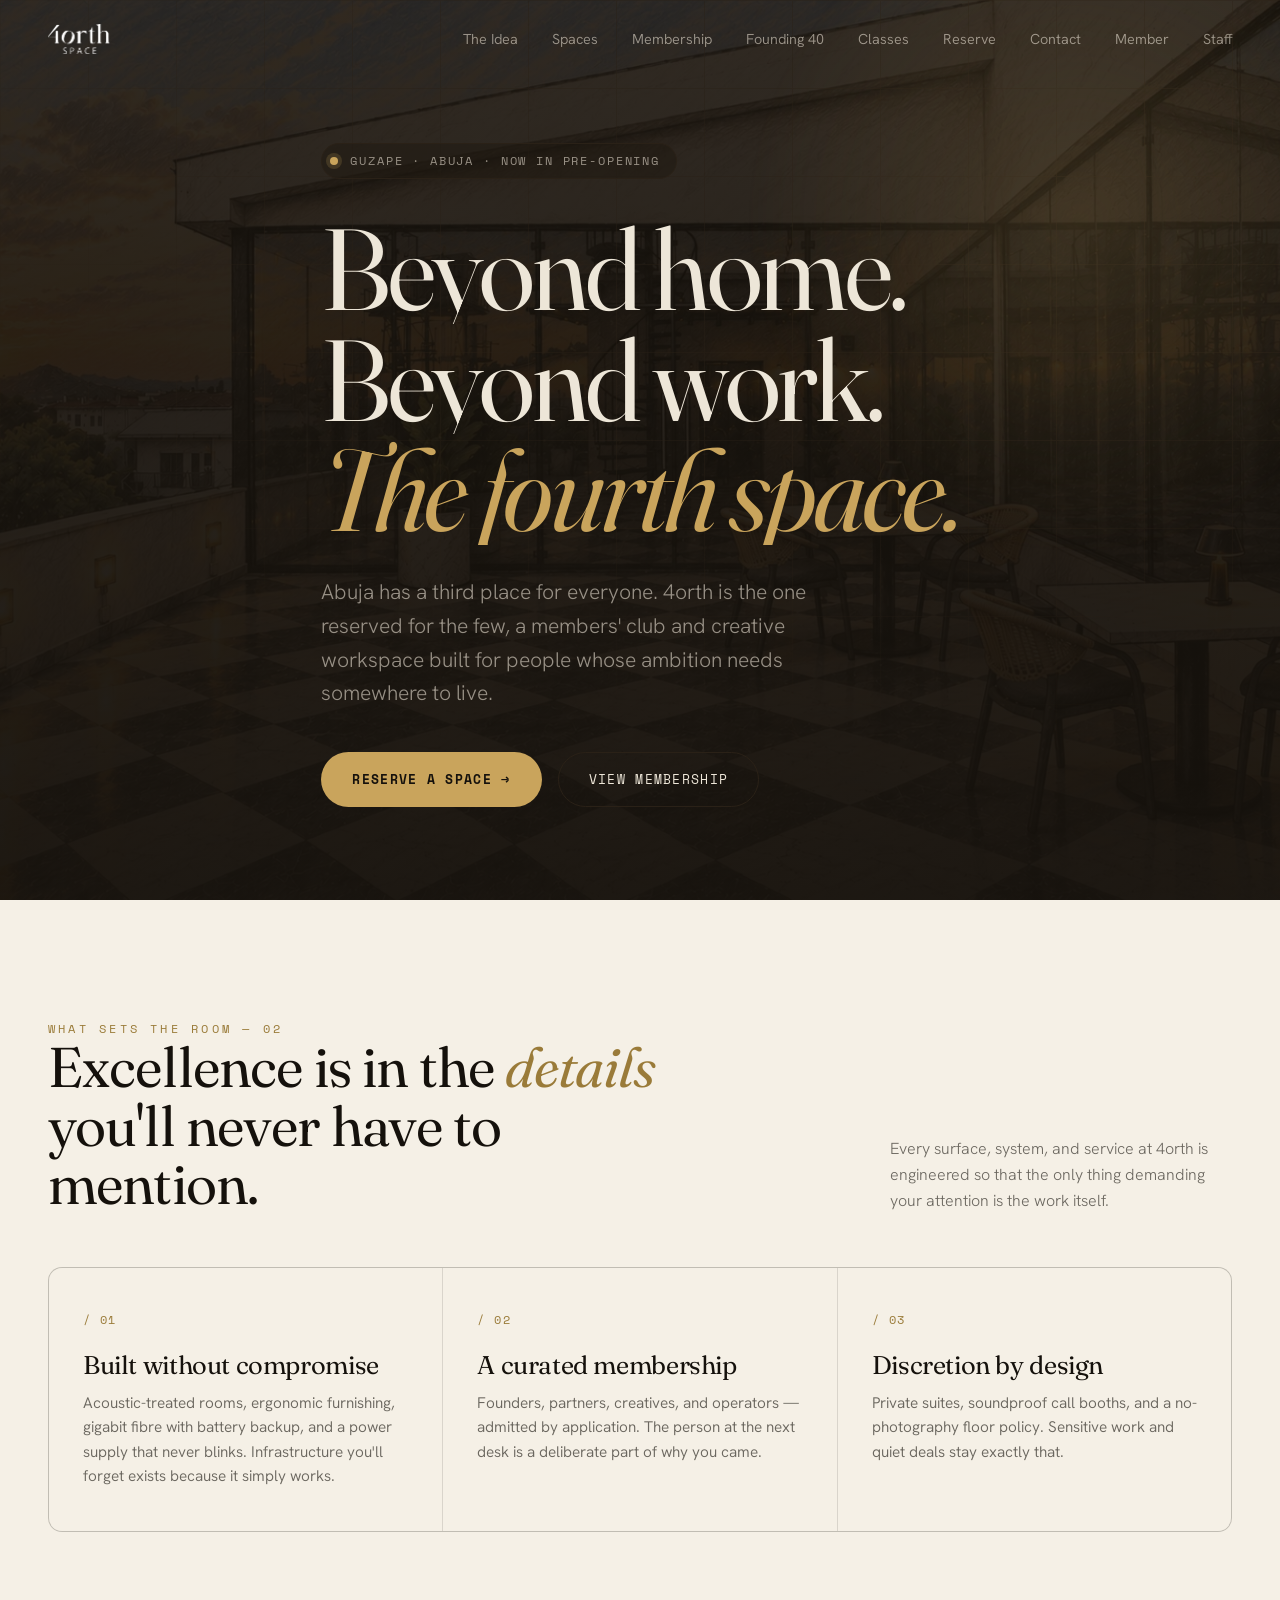
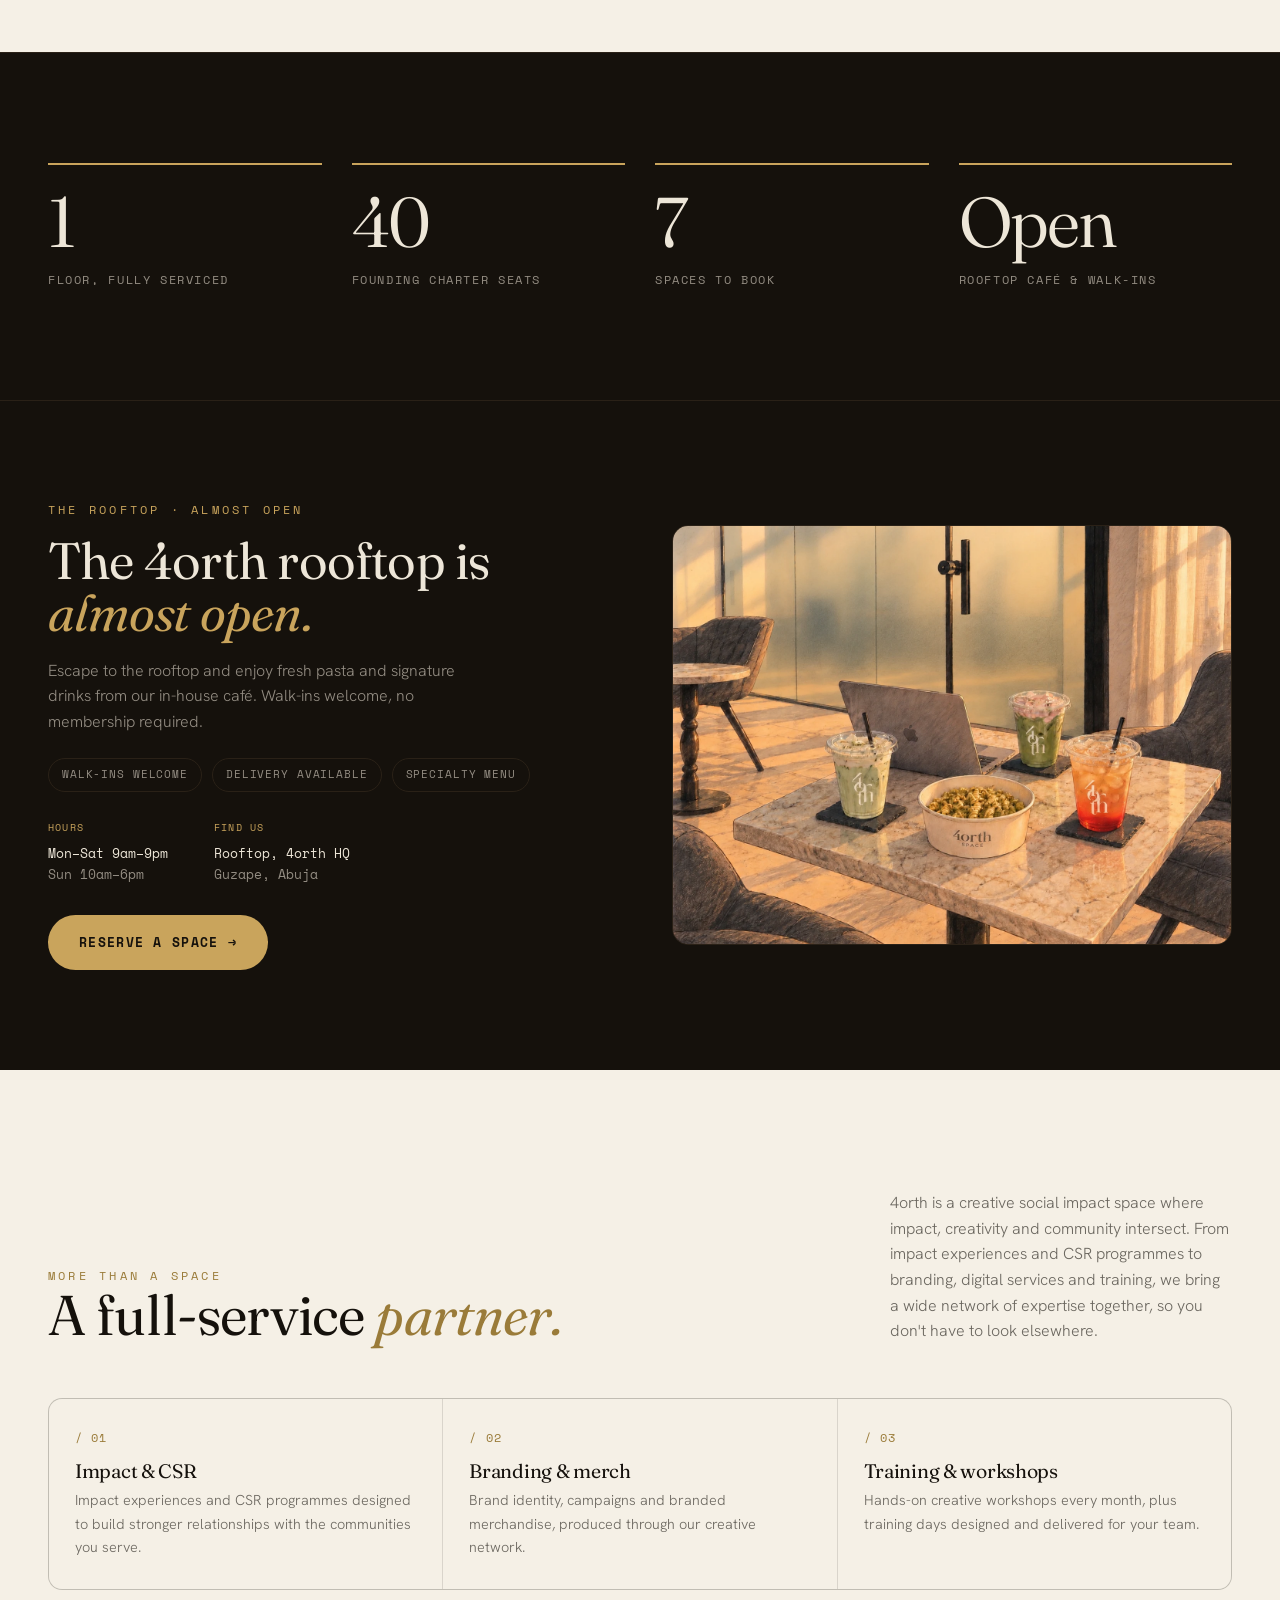
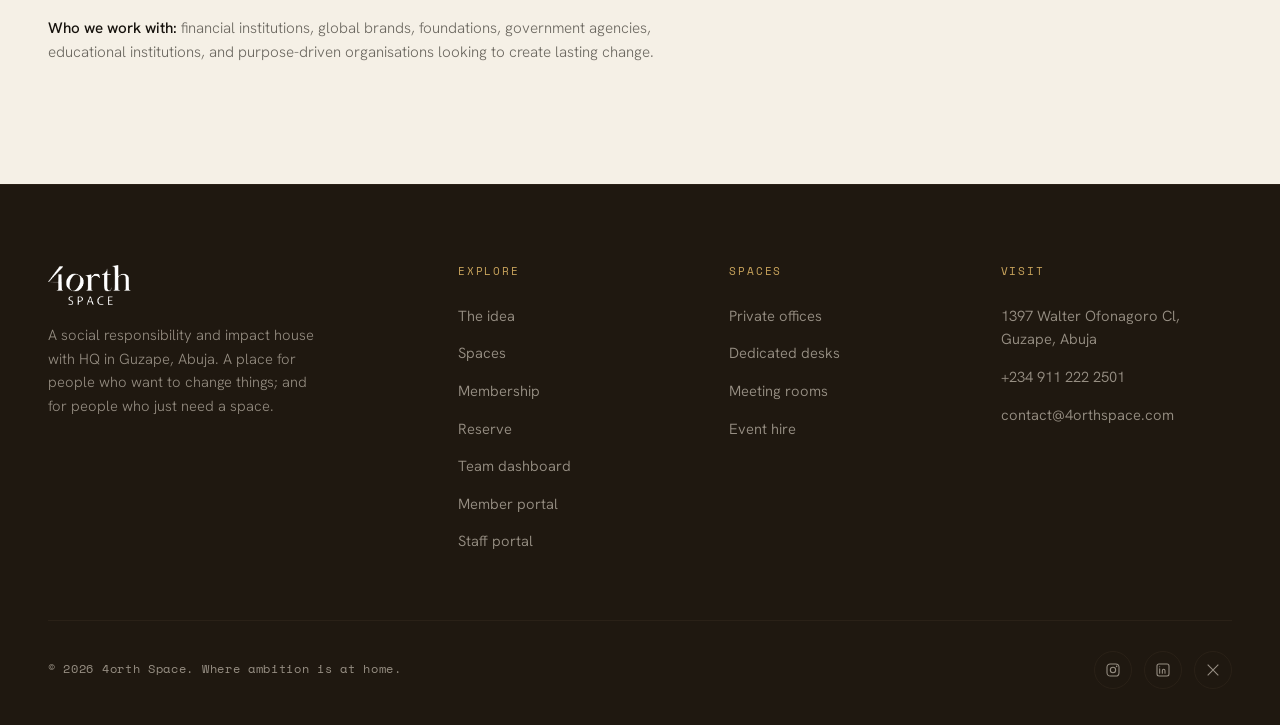
==== commit 90a52fe0: "Add files via upload" ====
--- a/index.html
+++ b/index.html
@@ -3,615 +3,31 @@
 <head>
 <meta charset="UTF-8">
 <meta name="viewport" content="width=device-width, initial-scale=1">
-<title>4orth SPACE — The Fourth Space | Premium Workspace & Creative Club, Abuja</title>
+<title>4orth Space — The Fourth Space | Guzape, Abuja</title>
 <meta name="description" content="Beyond home, work, and the social. 4orth is Abuja's fourth space — a members' club and creative workspace in Guzape where ambition is at home.">
+<link rel="icon" type="image/png" href="logo-secondary.png">
+<link rel="apple-touch-icon" href="logo-secondary.png">
 <link rel="preconnect" href="https://fonts.googleapis.com">
 <link rel="preconnect" href="https://fonts.gstatic.com" crossorigin>
 <link href="https://fonts.googleapis.com/css2?family=Fraunces:ital,opsz,wght@0,9..144,300..600;1,9..144,300..500&family=Hanken+Grotesk:wght@300..700&family=Space+Mono:wght@400;700&display=swap" rel="stylesheet">
-<style>
-/* ============ TOKENS ============ */
-:root{
-  --espresso:#15110C;      /* primary dark */
-  --espresso-2:#1F1810;    /* raised surface */
-  --espresso-3:#2A2117;    /* hairline / borders on dark */
-  --brass:#C9A45C;         /* single accent */
-  --brass-bright:#E8CF94;
-  --bone:#EDE6D8;          /* warm light + text on dark */
-  --bone-2:#F5F0E6;        /* light section bg */
-  --muted:rgba(237,230,216,.58);
-  --muted-dark:rgba(21,17,12,.62);
-  --maxw:1240px;
-  --r:14px;
-  --ease:cubic-bezier(.22,1,.36,1);
-  --f-disp:"Fraunces",Georgia,serif;
-  --f-body:"Hanken Grotesk",system-ui,sans-serif;
-  --f-mono:"Space Mono",ui-monospace,monospace;
-}
-*{box-sizing:border-box;margin:0;padding:0}
-html{scroll-behavior:smooth;-webkit-text-size-adjust:100%}
-@media (prefers-reduced-motion:reduce){html{scroll-behavior:auto}}
-body{
-  font-family:var(--f-body);
-  background:var(--espresso);
-  color:var(--bone);
-  line-height:1.6;
-  font-weight:350;
-  overflow-x:hidden;
-  -webkit-font-smoothing:antialiased;
-}
-h1,h2,h3,h4{font-family:var(--f-disp);font-weight:380;line-height:1.04;letter-spacing:-.015em}
-a{color:inherit;text-decoration:none}
-img{max-width:100%;display:block}
-::selection{background:var(--brass);color:var(--espresso)}
-.wrap{max-width:var(--maxw);margin:0 auto;padding:0 28px}
-.eyebrow{font-family:var(--f-mono);font-size:.72rem;letter-spacing:.28em;text-transform:uppercase;color:var(--brass);font-weight:400}
-.serif-i{font-style:italic;font-family:var(--f-disp)}
-
-/* focus */
-a:focus-visible,button:focus-visible,input:focus-visible,select:focus-visible,textarea:focus-visible,[tabindex]:focus-visible{
-  outline:2px solid var(--brass);outline-offset:3px;border-radius:4px;
-}
-
-/* ============ REVEAL ============ */
-.reveal{opacity:0;transform:translateY(26px);transition:opacity .9s var(--ease),transform .9s var(--ease)}
-.reveal.in{opacity:1;transform:none}
-@media (prefers-reduced-motion:reduce){.reveal{opacity:1;transform:none;transition:none}}
-
-/* ============ NAV ============ */
-header{position:fixed;inset:0 0 auto 0;z-index:100;transition:background .4s var(--ease),border-color .4s var(--ease),backdrop-filter .4s}
-header.scrolled{background:rgba(21,17,12,.82);backdrop-filter:blur(14px);border-bottom:1px solid var(--espresso-3)}
-.nav{display:flex;align-items:center;justify-content:space-between;height:78px}
-.brand{display:flex;align-items:baseline;gap:.05em;font-family:var(--f-disp);font-size:1.55rem;letter-spacing:-.02em}
-.brand b{font-weight:500}
-.brand .four{color:var(--brass);font-weight:500}
-.brand .mono{font-family:var(--f-mono);font-size:.62rem;letter-spacing:.3em;color:var(--muted);text-transform:uppercase;align-self:center;margin-left:.55rem;border-left:1px solid var(--espresso-3);padding-left:.55rem}
-.nav-links{display:flex;align-items:center;gap:34px;list-style:none}
-.nav-links a{font-size:.9rem;color:var(--muted);transition:color .25s;position:relative}
-.nav-links a:hover{color:var(--bone)}
-.nav-links a::after{content:"";position:absolute;left:0;bottom:-6px;height:1px;width:0;background:var(--brass);transition:width .3s var(--ease)}
-.nav-links a:hover::after{width:100%}
-.nav-cta{font-family:var(--f-mono);font-size:.74rem!important;letter-spacing:.14em;text-transform:uppercase;border:1px solid var(--brass);color:var(--brass)!important;padding:11px 20px;border-radius:40px;transition:background .3s,color .3s}
-.nav-cta::after{display:none}
-.nav-cta:hover{background:var(--brass);color:var(--espresso)!important}
-.burger{display:none;flex-direction:column;gap:5px;background:none;border:0;cursor:pointer;padding:8px}
-.burger span{width:26px;height:1.5px;background:var(--bone);transition:.3s var(--ease)}
-.burger.open span:nth-child(1){transform:translateY(6.5px) rotate(45deg)}
-.burger.open span:nth-child(2){opacity:0}
-.burger.open span:nth-child(3){transform:translateY(-6.5px) rotate(-45deg)}
-
-/* mobile drawer */
-.drawer{position:fixed;inset:0;z-index:99;background:var(--espresso);transform:translateX(100%);transition:transform .5s var(--ease);display:flex;flex-direction:column;justify-content:center;padding:0 32px;visibility:hidden}
-.drawer.open{transform:none;visibility:visible}
-.drawer a{font-family:var(--f-disp);font-size:2.4rem;padding:14px 0;border-bottom:1px solid var(--espresso-3);color:var(--bone);display:flex;align-items:baseline;gap:14px}
-.drawer a .n{font-family:var(--f-mono);font-size:.8rem;color:var(--brass)}
-
-/* ============ HERO ============ */
-.hero{position:relative;min-height:100svh;display:flex;align-items:center;padding-top:120px;padding-bottom:70px;overflow:hidden}
-.hero-grid{position:absolute;inset:0;background-image:linear-gradient(var(--espresso-3) 1px,transparent 1px),linear-gradient(90deg,var(--espresso-3) 1px,transparent 1px);background-size:88px 88px;opacity:.4;mask-image:radial-gradient(120% 90% at 70% 20%,#000 35%,transparent 75%);-webkit-mask-image:radial-gradient(120% 90% at 70% 20%,#000 35%,transparent 75%)}
-.hero-glow{position:absolute;width:760px;height:760px;right:-180px;top:-160px;border-radius:50%;background:radial-gradient(circle,rgba(201,164,92,.16),transparent 62%);filter:blur(8px);animation:float 14s ease-in-out infinite}
-@keyframes float{50%{transform:translateY(34px) scale(1.04)}}
-@media (prefers-reduced-motion:reduce){.hero-glow{animation:none}}
-.hero .wrap{position:relative;z-index:2}
-.hero-tag{display:inline-flex;align-items:center;gap:12px;border:1px solid var(--espresso-3);border-radius:40px;padding:8px 16px 8px 8px;margin-bottom:34px;background:rgba(31,24,16,.5)}
-.hero-tag .dot{width:8px;height:8px;border-radius:50%;background:var(--brass);box-shadow:0 0 0 4px rgba(201,164,92,.18)}
-.hero-tag span{font-family:var(--f-mono);font-size:.72rem;letter-spacing:.16em;text-transform:uppercase;color:var(--muted)}
-.hero h1{font-size:clamp(3.1rem,9vw,7.2rem);line-height:.96;letter-spacing:-.03em;max-width:14ch}
-.hero h1 .ln{display:block;overflow:hidden}
-.hero h1 .ln i{display:block;font-style:italic;color:var(--brass)}
-.hero-sub{margin-top:30px;font-size:clamp(1.05rem,1.7vw,1.32rem);max-width:46ch;color:var(--muted);font-weight:300}
-.hero-actions{display:flex;flex-wrap:wrap;gap:16px;margin-top:42px}
-.btn{font-family:var(--f-mono);font-size:.82rem;letter-spacing:.1em;text-transform:uppercase;padding:16px 30px;border-radius:46px;cursor:pointer;border:1px solid transparent;transition:transform .25s var(--ease),background .3s,color .3s,border-color .3s;display:inline-flex;align-items:center;gap:10px}
-.btn:hover{transform:translateY(-2px)}
-.btn-primary{background:var(--brass);color:var(--espresso);font-weight:700}
-.btn-primary:hover{background:var(--brass-bright)}
-.btn-ghost{border-color:var(--espresso-3);color:var(--bone)}
-.btn-ghost:hover{border-color:var(--brass);color:var(--brass)}
-.hero-meta{display:flex;gap:44px;margin-top:66px;flex-wrap:wrap}
-.hero-meta div .k{font-family:var(--f-disp);font-size:1.9rem;color:var(--bone)}
-.hero-meta div .l{font-family:var(--f-mono);font-size:.68rem;letter-spacing:.18em;text-transform:uppercase;color:var(--muted);margin-top:2px}
-
-/* ============ FOURTH SPACE (signature) ============ */
-.fourth{padding:120px 0;border-top:1px solid var(--espresso-3)}
-.fourth .lead{font-family:var(--f-disp);font-size:clamp(1.7rem,3.6vw,2.9rem);line-height:1.18;max-width:20ch;font-weight:340;margin-top:18px}
-.fourth .lead em{color:var(--brass)}
-.places{display:grid;grid-template-columns:repeat(4,1fr);gap:0;margin-top:70px;border-top:1px solid var(--espresso-3)}
-.place{padding:34px 28px 38px;border-right:1px solid var(--espresso-3);position:relative;transition:background .4s var(--ease)}
-.place:last-child{border-right:0}
-.place.is4{background:linear-gradient(180deg,rgba(201,164,92,.08),transparent)}
-.place .n{font-family:var(--f-mono);font-size:.82rem;color:var(--muted);letter-spacing:.1em}
-.place.is4 .n{color:var(--brass)}
-.place h3{font-size:1.55rem;margin:18px 0 10px}
-.place.is4 h3{color:var(--brass)}
-.place p{font-size:.92rem;color:var(--muted);font-weight:300}
-.place .bar{height:2px;background:var(--espresso-3);margin-top:24px;position:relative;overflow:hidden}
-.place .bar i{position:absolute;inset:0;width:30%;background:var(--brass)}
-.place:nth-child(1) .bar i{width:25%}
-.place:nth-child(2) .bar i{width:50%}
-.place:nth-child(3) .bar i{width:75%}
-.place.is4 .bar i{width:100%}
-
-/* ============ SECTION HEAD ============ */
-.shead{display:flex;justify-content:space-between;align-items:flex-end;gap:30px;flex-wrap:wrap;margin-bottom:54px}
-.shead h2{font-size:clamp(2.1rem,4.6vw,3.5rem);max-width:18ch}
-.shead h2 em{color:var(--brass)}
-.shead p{max-width:38ch;color:var(--muted);font-weight:300}
-
-/* ============ VALUES ============ */
-.values{padding:120px 0;background:var(--bone-2);color:var(--espresso)}
-.values .eyebrow{color:#9a7b39}
-.values .shead h2 em,.values .vcard h3 .num{color:#9a7b39}
-.values .shead p{color:var(--muted-dark)}
-.vgrid{display:grid;grid-template-columns:repeat(3,1fr);gap:1px;background:rgba(21,17,12,.12);border:1px solid rgba(21,17,12,.12);border-radius:var(--r);overflow:hidden}
-.vcard{background:var(--bone-2);padding:42px 34px;transition:background .4s var(--ease)}
-.vcard:hover{background:#fff}
-.vcard .num{font-family:var(--f-mono);font-size:.78rem;letter-spacing:.12em;color:#9a7b39}
-.vcard h3{font-size:1.6rem;margin:22px 0 12px}
-.vcard p{font-size:.96rem;color:var(--muted-dark)}
-
-/* ============ STATS ============ */
-.stats{padding:110px 0;border-top:1px solid var(--espresso-3)}
-.sgrid{display:grid;grid-template-columns:repeat(4,1fr);gap:30px}
-.stat{border-top:2px solid var(--brass);padding-top:22px}
-.stat .num{font-family:var(--f-disp);font-size:clamp(2.8rem,6vw,4.4rem);line-height:1;letter-spacing:-.03em}
-.stat .num span{color:var(--brass)}
-.stat .lab{font-family:var(--f-mono);font-size:.72rem;letter-spacing:.14em;text-transform:uppercase;color:var(--muted);margin-top:14px}
-
-/* ============ SPACES ============ */
-.spaces{padding:120px 0;background:var(--espresso-2)}
-.filters{display:flex;gap:10px;flex-wrap:wrap;margin-bottom:42px}
-.filter{font-family:var(--f-mono);font-size:.74rem;letter-spacing:.1em;text-transform:uppercase;padding:10px 18px;border-radius:40px;border:1px solid var(--espresso-3);background:none;color:var(--muted);cursor:pointer;transition:.3s var(--ease)}
-.filter:hover{color:var(--bone);border-color:var(--brass)}
-.filter.active{background:var(--brass);color:var(--espresso);border-color:var(--brass);font-weight:700}
-.sp-grid{display:grid;grid-template-columns:repeat(3,1fr);gap:26px}
-.sp-card{border-radius:var(--r);overflow:hidden;background:var(--espresso);border:1px solid var(--espresso-3);transition:transform .5s var(--ease),border-color .4s;display:flex;flex-direction:column}
-.sp-card.hide{display:none}
-.sp-card:hover{transform:translateY(-6px);border-color:var(--brass)}
-.sp-media{aspect-ratio:4/3;position:relative;overflow:hidden}
-.sp-media img{width:100%;height:100%;object-fit:cover;transition:transform .7s var(--ease);filter:saturate(.85) brightness(.92)}
-.sp-card:hover .sp-media img{transform:scale(1.06)}
-.sp-cat{position:absolute;top:14px;left:14px;font-family:var(--f-mono);font-size:.64rem;letter-spacing:.14em;text-transform:uppercase;background:rgba(21,17,12,.78);backdrop-filter:blur(6px);color:var(--brass);padding:6px 12px;border-radius:30px;border:1px solid var(--espresso-3)}
-.sp-body{padding:24px 24px 26px;flex:1;display:flex;flex-direction:column}
-.sp-body h3{font-size:1.4rem;margin-bottom:8px}
-.sp-body p{font-size:.9rem;color:var(--muted);font-weight:300;flex:1}
-.sp-foot{display:flex;justify-content:space-between;align-items:center;margin-top:20px;padding-top:18px;border-top:1px solid var(--espresso-3)}
-.sp-price{font-family:var(--f-mono);font-size:.82rem;color:var(--bone)}
-.sp-price b{color:var(--brass);font-weight:700}
-.sp-foot a{font-family:var(--f-mono);font-size:.72rem;letter-spacing:.1em;text-transform:uppercase;color:var(--brass);display:inline-flex;gap:6px;align-items:center}
-.sp-foot a:hover{gap:11px;transition:gap .25s}
-
-/* ============ MEMBERSHIPS ============ */
-.members{padding:120px 0}
-.toggle{display:inline-flex;align-items:center;gap:16px;background:var(--espresso-2);border:1px solid var(--espresso-3);border-radius:46px;padding:6px;margin-top:8px}
-.toggle button{font-family:var(--f-mono);font-size:.74rem;letter-spacing:.08em;text-transform:uppercase;padding:11px 22px;border-radius:40px;border:0;background:none;color:var(--muted);cursor:pointer;transition:.3s}
-.toggle button.on{background:var(--brass);color:var(--espresso);font-weight:700}
-.toggle .save{font-family:var(--f-mono);font-size:.64rem;letter-spacing:.08em;text-transform:uppercase;color:var(--brass);padding-right:12px}
-.mgrid{display:grid;grid-template-columns:repeat(3,1fr);gap:24px;margin-top:54px}
-.plan{border:1px solid var(--espresso-3);border-radius:var(--r);padding:38px 32px;background:var(--espresso-2);display:flex;flex-direction:column;position:relative;transition:transform .4s var(--ease),border-color .4s}
-.plan:hover{transform:translateY(-6px)}
-.plan.feat{border-color:var(--brass);background:linear-gradient(180deg,rgba(201,164,92,.07),var(--espresso-2))}
-.plan .badge{position:absolute;top:-12px;left:32px;font-family:var(--f-mono);font-size:.62rem;letter-spacing:.16em;text-transform:uppercase;background:var(--brass);color:var(--espresso);padding:6px 14px;border-radius:30px;font-weight:700}
-.plan .pname{font-family:var(--f-disp);font-size:1.7rem}
-.plan .pdesc{font-size:.88rem;color:var(--muted);font-weight:300;margin:8px 0 26px;min-height:2.6em}
-.plan .price{display:flex;align-items:baseline;gap:6px}
-.plan .price .cur{font-family:var(--f-mono);font-size:1rem;color:var(--brass)}
-.plan .price .amt{font-family:var(--f-disp);font-size:3rem;letter-spacing:-.03em;transition:opacity .25s}
-.plan .price .per{font-family:var(--f-mono);font-size:.74rem;color:var(--muted);letter-spacing:.06em}
-.plan ul{list-style:none;margin:28px 0 30px;display:flex;flex-direction:column;gap:13px;flex:1}
-.plan li{font-size:.92rem;color:var(--bone);display:flex;gap:12px;align-items:flex-start;font-weight:300}
-.plan li svg{flex:none;margin-top:4px}
-.plan .btn{width:100%;justify-content:center}
-.plan:not(.feat) .btn{background:none;border-color:var(--espresso-3);color:var(--bone)}
-.plan:not(.feat) .btn:hover{border-color:var(--brass);color:var(--brass)}
-
-/* ============ BOOKING ============ */
-.booking{padding:120px 0;background:var(--bone-2);color:var(--espresso)}
-.booking .eyebrow{color:#9a7b39}
-.booking .shead h2 em{color:#9a7b39}
-.booking .shead p{color:var(--muted-dark)}
-.bk-wrap{display:grid;grid-template-columns:1.4fr 1fr;gap:0;border:1px solid rgba(21,17,12,.14);border-radius:18px;overflow:hidden;background:#fff;box-shadow:0 30px 80px -40px rgba(21,17,12,.4)}
-.bk-form{padding:40px}
-.bk-tabs{display:flex;gap:8px;margin-bottom:30px;border-bottom:1px solid rgba(21,17,12,.1);padding-bottom:0}
-.bk-tab{font-family:var(--f-mono);font-size:.76rem;letter-spacing:.06em;text-transform:uppercase;padding:12px 4px;margin-right:18px;border:0;background:none;color:var(--muted-dark);cursor:pointer;position:relative;transition:color .25s}
-.bk-tab.on{color:var(--espresso);font-weight:700}
-.bk-tab.on::after{content:"";position:absolute;left:0;bottom:-1px;height:2px;width:100%;background:var(--brass)}
-.bk-pane{display:none;animation:fade .4s var(--ease)}
-.bk-pane.on{display:block}
-@keyframes fade{from{opacity:0;transform:translateY(8px)}to{opacity:1;transform:none}}
-.field{margin-bottom:20px}
-.field label{display:block;font-family:var(--f-mono);font-size:.68rem;letter-spacing:.12em;text-transform:uppercase;color:var(--muted-dark);margin-bottom:8px}
-.row2{display:grid;grid-template-columns:1fr 1fr;gap:18px}
-input,select,textarea{width:100%;font-family:var(--f-body);font-size:.95rem;padding:13px 14px;border:1px solid rgba(21,17,12,.18);border-radius:10px;background:#fdfbf6;color:var(--espresso);transition:border-color .25s,box-shadow .25s}
-input:focus,select:focus,textarea:focus{outline:none;border-color:var(--brass);box-shadow:0 0 0 3px rgba(201,164,92,.25)}
-select{cursor:pointer;appearance:none;background-image:url("data:image/svg+xml,%3Csvg xmlns='http://www.w3.org/2000/svg' width='12' height='8' viewBox='0 0 12 8'%3E%3Cpath d='M1 1l5 5 5-5' stroke='%239a7b39' stroke-width='1.6' fill='none'/%3E%3C/svg%3E");background-repeat:no-repeat;background-position:right 14px center;padding-right:38px}
-.err{color:#a3401f;font-size:.78rem;margin-top:6px;display:none;font-family:var(--f-mono);letter-spacing:.02em}
-.field.invalid input,.field.invalid select{border-color:#a3401f;background:#fdf3ef}
-.field.invalid .err{display:block}
-.bk-form .btn{background:var(--espresso);color:var(--bone);width:100%;justify-content:center;margin-top:8px}
-.bk-form .btn:hover{background:#000}
-
-/* summary */
-.bk-summary{background:var(--espresso);color:var(--bone);padding:40px;display:flex;flex-direction:column}
-.bk-summary .eyebrow{color:var(--brass)}
-.bk-summary h3{font-size:1.6rem;margin:14px 0 26px}
-.sum-line{display:flex;justify-content:space-between;gap:14px;padding:13px 0;border-bottom:1px solid var(--espresso-3);font-size:.9rem}
-.sum-line .k{color:var(--muted)}
-.sum-line .v{text-align:right;font-weight:400}
-.sum-total{margin-top:auto;padding-top:26px}
-.sum-total .row{display:flex;justify-content:space-between;align-items:baseline}
-.sum-total .lab{font-family:var(--f-mono);font-size:.72rem;letter-spacing:.14em;text-transform:uppercase;color:var(--muted)}
-.sum-total .big{font-family:var(--f-disp);font-size:2.6rem;letter-spacing:-.03em;color:var(--brass)}
-.sum-note{font-size:.74rem;color:var(--muted);margin-top:10px;font-weight:300}
-.bk-success{display:none;text-align:center;padding:50px 20px}
-.bk-success.show{display:block;animation:fade .5s var(--ease)}
-.bk-success .ring{width:64px;height:64px;border-radius:50%;border:2px solid var(--brass);display:grid;place-items:center;margin:0 auto 22px}
-.bk-success h3{font-size:1.7rem;margin-bottom:12px}
-.bk-success p{color:var(--muted-dark);font-size:.95rem;max-width:34ch;margin:0 auto 8px}
-.bk-success .ref{font-family:var(--f-mono);font-size:.85rem;color:#9a7b39;margin-top:18px;letter-spacing:.06em}
-.bk-success button{margin-top:26px}
-
-/* ============ TESTIMONIALS ============ */
-.testi{padding:120px 0;border-top:1px solid var(--espresso-3)}
-.tgrid{display:grid;grid-template-columns:repeat(3,1fr);gap:24px;margin-top:50px}
-.tcard{border:1px solid var(--espresso-3);border-radius:var(--r);padding:34px;background:var(--espresso-2);display:flex;flex-direction:column}
-.tcard .q{font-family:var(--f-disp);font-size:1.18rem;line-height:1.45;font-style:italic;flex:1}
-.tcard .q::before{content:"\201C";color:var(--brass);font-size:2.4rem;line-height:0;vertical-align:-.4em;margin-right:.1em}
-.tperson{display:flex;align-items:center;gap:14px;margin-top:26px;padding-top:22px;border-top:1px solid var(--espresso-3)}
-.tperson .av{width:44px;height:44px;border-radius:50%;background:var(--brass);color:var(--espresso);display:grid;place-items:center;font-family:var(--f-disp);font-size:1.1rem;font-weight:500}
-.tperson .nm{font-size:.95rem;font-weight:400}
-.tperson .ro{font-family:var(--f-mono);font-size:.66rem;letter-spacing:.08em;text-transform:uppercase;color:var(--muted)}
-
-/* ============ FAQ ============ */
-.faq{padding:120px 0;background:var(--espresso-2)}
-.faq-list{max-width:880px;margin:50px auto 0}
-.qa{border-bottom:1px solid var(--espresso-3)}
-.qa button{width:100%;display:flex;justify-content:space-between;align-items:center;gap:20px;padding:26px 0;background:none;border:0;cursor:pointer;text-align:left;color:var(--bone);font-family:var(--f-disp);font-size:1.25rem}
-.qa button:hover{color:var(--brass)}
-.qa .ic{flex:none;width:30px;height:30px;border:1px solid var(--espresso-3);border-radius:50%;position:relative;transition:.3s}
-.qa .ic::before,.qa .ic::after{content:"";position:absolute;background:var(--brass);transition:.3s var(--ease)}
-.qa .ic::before{width:12px;height:1.5px;top:50%;left:50%;transform:translate(-50%,-50%)}
-.qa .ic::after{width:1.5px;height:12px;top:50%;left:50%;transform:translate(-50%,-50%)}
-.qa.open .ic{border-color:var(--brass);transform:rotate(90deg)}
-.qa.open .ic::after{opacity:0}
-.qa .ans{max-height:0;overflow:hidden;transition:max-height .45s var(--ease)}
-.qa .ans p{padding:0 0 26px;color:var(--muted);font-weight:300;max-width:64ch}
-
-/* ============ CONTACT ============ */
-.contact{padding:120px 0}
-.ct-grid{display:grid;grid-template-columns:1fr 1fr;gap:70px;align-items:start}
-.ct-info h2{font-size:clamp(2.1rem,4.6vw,3.3rem)}
-.ct-info h2 em{color:var(--brass)}
-.ct-info p{color:var(--muted);font-weight:300;margin-top:18px;max-width:40ch}
-.ct-list{margin-top:42px;display:flex;flex-direction:column;gap:2px}
-.ct-item{display:flex;gap:18px;align-items:flex-start;padding:22px 0;border-top:1px solid var(--espresso-3)}
-.ct-item .ic{flex:none;width:42px;height:42px;border:1px solid var(--espresso-3);border-radius:10px;display:grid;place-items:center;color:var(--brass)}
-.ct-item .lab{font-family:var(--f-mono);font-size:.66rem;letter-spacing:.14em;text-transform:uppercase;color:var(--muted)}
-.ct-item .val{font-size:1.05rem;margin-top:3px}
-.ct-form{background:var(--espresso-2);border:1px solid var(--espresso-3);border-radius:18px;padding:40px}
-.ct-form .field label{color:var(--muted)}
-.ct-form input,.ct-form select,.ct-form textarea{background:var(--espresso);border-color:var(--espresso-3);color:var(--bone)}
-.ct-form textarea{resize:vertical;min-height:110px}
-.ct-form .btn{background:var(--brass);color:var(--espresso);width:100%;justify-content:center}
-.ct-form .err{color:#e8a06b}
-.ct-form .field.invalid input,.ct-form .field.invalid select,.ct-form .field.invalid textarea{border-color:#e8a06b;background:rgba(232,160,107,.06)}
-.ct-ok{display:none;background:rgba(201,164,92,.1);border:1px solid var(--brass);border-radius:12px;padding:18px;color:var(--brass);font-size:.92rem;margin-top:18px}
-.ct-ok.show{display:block;animation:fade .4s var(--ease)}
-
-/* ============ FOOTER ============ */
-footer{background:var(--espresso-2);border-top:1px solid var(--espresso-3);padding:80px 0 36px}
-.ft-top{display:grid;grid-template-columns:1.6fr 1fr 1fr 1fr;gap:40px;padding-bottom:60px;border-bottom:1px solid var(--espresso-3)}
-.ft-brand .brand{font-size:1.8rem;margin-bottom:18px}
-.ft-brand p{color:var(--muted);font-weight:300;max-width:34ch;font-size:.92rem}
-.ft-col h4{font-family:var(--f-mono);font-size:.7rem;letter-spacing:.16em;text-transform:uppercase;color:var(--brass);font-weight:400;margin-bottom:20px}
-.ft-col a{display:block;color:var(--muted);font-size:.92rem;padding:7px 0;transition:color .25s}
-.ft-col a:hover{color:var(--bone)}
-.ft-bot{display:flex;justify-content:space-between;align-items:center;flex-wrap:wrap;gap:16px;padding-top:30px}
-.ft-bot p{font-family:var(--f-mono);font-size:.72rem;letter-spacing:.06em;color:var(--muted)}
-.ft-social{display:flex;gap:12px}
-.ft-social a{width:38px;height:38px;border:1px solid var(--espresso-3);border-radius:50%;display:grid;place-items:center;color:var(--muted);transition:.3s}
-.ft-social a:hover{border-color:var(--brass);color:var(--brass);transform:translateY(-2px)}
-
-/* back to top */
-.totop{position:fixed;right:26px;bottom:26px;z-index:80;width:48px;height:48px;border-radius:50%;background:var(--brass);color:var(--espresso);border:0;cursor:pointer;display:grid;place-items:center;opacity:0;transform:translateY(20px);transition:.4s var(--ease);pointer-events:none}
-.totop.show{opacity:1;transform:none;pointer-events:auto}
-
-/* ============ RESPONSIVE ============ */
-@media (max-width:980px){
-  .places,.vgrid,.sp-grid,.mgrid,.tgrid,.sgrid{grid-template-columns:1fr 1fr}
-  .bk-wrap,.ct-grid{grid-template-columns:1fr}
-  .ft-top{grid-template-columns:1fr 1fr}
-  .place{border-bottom:1px solid var(--espresso-3)}
-}
-@media (max-width:760px){
-  .wrap{padding:0 20px}
-  .nav-links,.nav-cta{display:none}
-  .burger{display:flex}
-  .places,.vgrid,.sp-grid,.mgrid,.tgrid,.sgrid{grid-template-columns:1fr}
-  .place{border-right:0}
-  .hero-meta{gap:30px}
-  .row2{grid-template-columns:1fr}
-  .ft-top{grid-template-columns:1fr}
-  .booking .bk-form,.bk-summary,.ct-form{padding:28px}
-  section,.fourth,.values,.stats,.spaces,.members,.booking,.testi,.faq,.contact{padding-top:80px!important;padding-bottom:80px!important}
-}
-
-/* ======================================================
-   OPERATIONS DASHBOARD  (all scoped under .dash)
-   ====================================================== */
-.dash{
-  --d-ok:#7ba35f;--d-warn:#d19a4b;--d-line:var(--espresso-3);
-  position:fixed;inset:0;z-index:200;background:var(--espresso);color:var(--bone);
-  overflow-y:auto;display:none;
-}
-.dash.open{display:block;animation:fade .35s var(--ease)}
-.dash .wrap{max-width:1220px;margin:0 auto;padding:0 28px}
-.dash-bar{position:sticky;top:0;z-index:5;background:rgba(21,17,12,.9);backdrop-filter:blur(14px);border-bottom:1px solid var(--d-line)}
-.dash-bar .in{display:flex;align-items:center;justify-content:space-between;height:70px}
-.dash-bar .brand{font-family:var(--f-disp);font-size:1.35rem}
-.dash-bar .brand .four{color:var(--brass);font-weight:500}
-.dash-bar .brand .mono{font-family:var(--f-mono);font-size:.58rem;letter-spacing:.28em;color:var(--muted);text-transform:uppercase;margin-left:.5rem;border-left:1px solid var(--d-line);padding-left:.5rem}
-.dash-live{display:inline-flex;align-items:center;gap:8px;font-family:var(--f-mono);font-size:.68rem;letter-spacing:.14em;text-transform:uppercase;color:var(--muted)}
-.dash-live i{width:7px;height:7px;border-radius:50%;background:var(--d-ok);box-shadow:0 0 0 3px rgba(123,163,95,.2)}
-.dash-close{font-family:var(--f-mono);font-size:.72rem;letter-spacing:.1em;text-transform:uppercase;background:none;border:1px solid var(--d-line);color:var(--bone);padding:9px 16px;border-radius:40px;cursor:pointer;transition:.25s}
-.dash-close:hover{border-color:var(--brass);color:var(--brass)}
-
-/* gate */
-.dash-gate{max-width:400px;margin:0 auto;text-align:center;padding:clamp(60px,12vh,140px) 0}
-.dash-gate .eyebrow{justify-content:center}
-.dash-gate h2{font-size:clamp(1.9rem,4vw,2.6rem);margin:16px 0 10px}
-.dash-gate p{color:var(--muted);font-weight:300;font-size:.95rem}
-.dash-gate .gate-field{text-align:left;margin-top:26px}
-.dash-gate label{display:block;font-family:var(--f-mono);font-size:.68rem;letter-spacing:.12em;text-transform:uppercase;color:var(--muted);margin-bottom:8px}
-.dash-gate input{width:100%;font-family:var(--f-body);font-size:.95rem;padding:13px 14px;border:1px solid var(--d-line);border-radius:10px;background:var(--espresso-2);color:var(--bone);transition:.25s}
-.dash-gate input:focus{outline:none;border-color:var(--brass);box-shadow:0 0 0 3px rgba(201,164,92,.22)}
-.dash-gate .btn{width:100%;justify-content:center;margin-top:18px;background:var(--brass);color:var(--espresso);font-weight:700}
-.dash-gate .gate-err{display:none;color:#e0a06b;font-family:var(--f-mono);font-size:.74rem;margin-top:10px}
-.dash-gate.bad .gate-err{display:block}
-.dash-gate.bad input{border-color:#e0a06b}
-.dash-hint{margin-top:20px;font-family:var(--f-mono);font-size:.72rem;color:var(--muted);letter-spacing:.02em}
-.dash-hint code{color:var(--brass)}
-
-/* app */
-.dash-head{display:flex;justify-content:space-between;align-items:flex-end;gap:20px;flex-wrap:wrap;padding:38px 0 4px}
-.dash-head h2{font-size:clamp(1.8rem,3.6vw,2.6rem)}
-.dash-head .sub{font-family:var(--f-mono);font-size:.72rem;letter-spacing:.12em;text-transform:uppercase;color:var(--muted);margin-top:6px}
-.dash-note{background:rgba(201,164,92,.08);border:1px solid rgba(201,164,92,.28);border-radius:12px;padding:13px 16px;font-size:.84rem;color:var(--muted);margin:22px 0 0;font-weight:300}
-.dash-note code{font-family:var(--f-mono);color:var(--brass);font-size:.8rem}
-
-.dash-tabs{display:flex;gap:4px;margin:26px 0 30px;border-bottom:1px solid var(--d-line);overflow-x:auto}
-.dash-tab{font-family:var(--f-mono);font-size:.76rem;letter-spacing:.06em;text-transform:uppercase;background:none;border:0;border-bottom:2px solid transparent;padding:13px 16px;color:var(--muted);white-space:nowrap;cursor:pointer;transition:color .2s}
-.dash-tab:hover{color:var(--bone)}
-.dash-tab.on{color:var(--brass);border-bottom-color:var(--brass)}
-.dash-tab .cnt{color:var(--brass);font-size:.72rem}
-
-.d-kpis{display:grid;grid-template-columns:repeat(auto-fit,minmax(180px,1fr));gap:1px;background:var(--d-line);border:1px solid var(--d-line);border-radius:14px;overflow:hidden;margin-bottom:28px}
-.d-kpi{background:var(--espresso-2);padding:22px 22px 20px}
-.d-kpi b{display:block;font-family:var(--f-disp);font-size:2.4rem;letter-spacing:-.03em;line-height:1}
-.d-kpi b span{color:var(--brass)}
-.d-kpi .lab{font-family:var(--f-mono);font-size:.66rem;letter-spacing:.12em;text-transform:uppercase;color:var(--muted);margin-top:10px}
-.d-kpi em{font-style:normal;font-size:.78rem;color:var(--d-ok);display:block;margin-top:6px}
-
-.d-split{display:grid;grid-template-columns:1.35fr .65fr;gap:20px}
-.d-panel{border:1px solid var(--d-line);background:var(--espresso-2);border-radius:14px;padding:24px;margin-bottom:20px}
-.d-panel h3{font-size:1.2rem;margin-bottom:6px}
-.d-panel .ph{font-family:var(--f-mono);font-size:.66rem;letter-spacing:.12em;text-transform:uppercase;color:var(--muted);margin-bottom:18px}
-
-.d-bars{display:flex;flex-direction:column;gap:15px}
-.d-bar-row{display:grid;grid-template-columns:150px 1fr 62px;gap:12px;align-items:center;font-size:.86rem}
-.d-track{height:8px;background:var(--espresso-3);border-radius:99px;overflow:hidden}
-.d-fill{height:100%;border-radius:99px;background:var(--brass);transition:width .9s var(--ease)}
-.d-bar-row .val{font-family:var(--f-mono);font-size:.78rem;color:var(--muted);text-align:right}
-
-.d-feed{list-style:none;margin:0;padding:0}
-.d-feed li{display:flex;gap:12px;padding:12px 0;border-bottom:1px solid var(--d-line);font-size:.88rem;font-weight:300}
-.d-feed li:last-child{border-bottom:0}
-.d-feed time{font-family:var(--f-mono);font-size:.68rem;color:var(--brass);flex:0 0 58px;padding-top:2px;letter-spacing:.04em}
-
-.d-filters{display:flex;gap:8px;flex-wrap:wrap;margin-bottom:20px}
-.d-chip{font-family:var(--f-mono);font-size:.72rem;letter-spacing:.08em;text-transform:uppercase;padding:9px 16px;border-radius:40px;border:1px solid var(--d-line);background:none;color:var(--muted);cursor:pointer;transition:.25s}
-.d-chip:hover{color:var(--bone);border-color:var(--brass)}
-.d-chip.on{background:var(--brass);color:var(--espresso);border-color:var(--brass);font-weight:700}
-
-.dash table{width:100%;border-collapse:collapse;font-size:.88rem}
-.dash th{text-align:left;font-family:var(--f-mono);font-size:.64rem;letter-spacing:.1em;text-transform:uppercase;color:var(--muted);font-weight:400;padding:0 12px 12px 0;border-bottom:1px solid var(--d-line);white-space:nowrap}
-.dash td{padding:14px 12px 14px 0;border-bottom:1px solid var(--d-line);vertical-align:middle}
-.dash tr:last-child td{border-bottom:0}
-.d-tblwrap{overflow-x:auto}
-.d-ref{font-family:var(--f-mono);font-size:.8rem;color:var(--brass)}
-
-.d-status{display:inline-flex;align-items:center;gap:6px;font-family:var(--f-mono);font-size:.68rem;letter-spacing:.04em;text-transform:uppercase;padding:4px 11px;border-radius:99px;background:var(--espresso-3);white-space:nowrap}
-.d-status i{width:6px;height:6px;border-radius:50%;background:var(--muted)}
-.d-status.confirmed i{background:var(--d-ok)}
-.d-status.pending i{background:var(--d-warn)}
-.d-status.new i{background:var(--brass)}
-
-.d-mgrid{display:grid;grid-template-columns:repeat(auto-fit,minmax(230px,1fr));gap:16px;margin-bottom:22px}
-.d-mcard{border:1px solid var(--d-line);background:var(--espresso-2);border-radius:14px;padding:22px}
-.d-mcard .tier{font-family:var(--f-disp);font-size:1.3rem}
-.d-mcard .cnt{font-family:var(--f-disp);font-size:2.2rem;letter-spacing:-.03em;margin-top:10px}
-.d-mcard .cnt span{color:var(--brass)}
-.d-mcard .meta{font-family:var(--f-mono);font-size:.68rem;letter-spacing:.06em;text-transform:uppercase;color:var(--muted);margin-top:8px;display:flex;justify-content:space-between;gap:10px}
-.d-mcard .barwrap{height:5px;background:var(--espresso-3);border-radius:99px;overflow:hidden;margin-top:14px}
-.d-mcard .barwrap i{display:block;height:100%;background:var(--brass);border-radius:99px}
-
-.d-enq{border:1px solid var(--d-line);background:var(--espresso-2);border-radius:14px;padding:22px 24px;margin-bottom:14px}
-.d-enq header{display:flex;justify-content:space-between;gap:14px;align-items:baseline;flex-wrap:wrap}
-.d-enq h4{font-family:var(--f-disp);font-size:1.2rem;margin:0}
-.d-enq .meta{font-family:var(--f-mono);font-size:.7rem;color:var(--muted);letter-spacing:.04em;margin-top:4px}
-.d-enq .tags{display:flex;gap:6px;flex-wrap:wrap;margin:12px 0}
-.d-enq .tag{font-family:var(--f-mono);font-size:.66rem;letter-spacing:.04em;text-transform:uppercase;padding:4px 10px;background:var(--espresso-3);border-radius:99px;color:var(--muted)}
-.d-enq p.msg{font-size:.9rem;color:var(--bone);font-weight:300;margin:6px 0 14px}
-.d-enq .acts{display:flex;gap:8px;flex-wrap:wrap}
-.d-enq .acts button,.d-enq .acts a{font-family:var(--f-mono);font-size:.7rem;letter-spacing:.06em;text-transform:uppercase;padding:8px 14px;border-radius:40px;border:1px solid var(--d-line);background:none;color:var(--bone);cursor:pointer;text-decoration:none;transition:.25s}
-.d-enq .acts button:hover,.d-enq .acts a:hover{border-color:var(--brass);color:var(--brass)}
-.d-empty{padding:48px 20px;text-align:center;color:var(--muted);border:1px dashed var(--d-line);border-radius:14px;font-size:.9rem;font-weight:300}
-
-@media (max-width:900px){.d-split{grid-template-columns:1fr}}
-@media (max-width:600px){.d-bar-row{grid-template-columns:110px 1fr 54px}.dash .wrap{padding:0 18px}}
-
-/* ======================================================
-   FOUNDING 40  —  pre-opening beta application
-   ====================================================== */
-.founding{padding:120px 0;background:var(--espresso-2);border-top:1px solid var(--espresso-3);position:relative;overflow:hidden}
-.founding .glow{position:absolute;width:620px;height:620px;left:-200px;bottom:-240px;border-radius:50%;background:radial-gradient(circle,rgba(201,164,92,.12),transparent 62%);pointer-events:none}
-.founding .wrap{position:relative;z-index:1}
-.fnd-grid{display:grid;grid-template-columns:1.05fr 1fr;gap:clamp(30px,5vw,70px);align-items:start}
-.fnd-badge{display:inline-flex;align-items:center;gap:10px;border:1px solid var(--brass);border-radius:40px;padding:7px 15px 7px 7px;margin-bottom:26px}
-.fnd-badge .pulse{width:9px;height:9px;border-radius:50%;background:var(--brass);box-shadow:0 0 0 0 rgba(201,164,92,.5);animation:fndpulse 2.4s var(--ease) infinite}
-@keyframes fndpulse{0%{box-shadow:0 0 0 0 rgba(201,164,92,.45)}70%{box-shadow:0 0 0 10px rgba(201,164,92,0)}100%{box-shadow:0 0 0 0 rgba(201,164,92,0)}}
-@media (prefers-reduced-motion:reduce){.fnd-badge .pulse{animation:none}}
-.fnd-badge span{font-family:var(--f-mono);font-size:.68rem;letter-spacing:.16em;text-transform:uppercase;color:var(--brass)}
-.fnd-lead h2{font-size:clamp(2.2rem,5vw,3.6rem);line-height:1}
-.fnd-lead h2 em{color:var(--brass)}
-.fnd-lead .big4{font-family:var(--f-disp);font-style:italic}
-.fnd-lead p{color:var(--muted);font-weight:300;margin-top:20px;max-width:46ch;font-size:1.02rem}
-.fnd-lead p.free{color:var(--bone);font-weight:350;border-left:2px solid var(--brass);padding-left:16px;margin-top:24px}
-
-/* progress */
-.fnd-prog{margin-top:34px;max-width:420px}
-.fnd-prog .nums{display:flex;justify-content:space-between;align-items:baseline;font-family:var(--f-mono);font-size:.72rem;letter-spacing:.1em;text-transform:uppercase;color:var(--muted)}
-.fnd-prog .nums b{font-family:var(--f-disp);font-size:1.9rem;color:var(--brass);letter-spacing:-.02em}
-.fnd-prog .track{height:8px;background:var(--espresso-3);border-radius:99px;overflow:hidden;margin-top:12px}
-.fnd-prog .track i{display:block;height:100%;background:var(--brass);border-radius:99px;transition:width 1s var(--ease)}
-
-/* perks */
-.fnd-perks{display:grid;grid-template-columns:repeat(auto-fit,minmax(150px,1fr));gap:12px;margin-top:38px}
-.fnd-perk{border:1px solid var(--espresso-3);border-radius:12px;padding:18px 16px;transition:border-color .3s,transform .3s var(--ease)}
-.fnd-perk:hover{border-color:var(--brass);transform:translateY(-3px)}
-.fnd-perk .ic{width:30px;height:30px;color:var(--brass);margin-bottom:12px}
-.fnd-perk h4{font-family:var(--f-disp);font-size:1.08rem;font-weight:400}
-.fnd-perk p{font-size:.8rem;color:var(--muted);font-weight:300;margin-top:4px}
-.fnd-policy{margin-top:26px;border:1px solid var(--espresso-3);border-radius:12px;padding:20px 22px;background:rgba(201,164,92,.04)}
-.fnd-policy h4{font-family:var(--f-mono);font-size:.68rem;letter-spacing:.14em;text-transform:uppercase;color:var(--brass);margin-bottom:10px;display:flex;align-items:center;gap:9px}
-.fnd-policy h4 svg{width:16px;height:16px}
-.fnd-policy p{font-size:.84rem;color:var(--muted);font-weight:300;line-height:1.65}
-.fnd-policy p b{color:var(--bone);font-weight:500}
-
-/* application card */
-.fnd-card{background:var(--espresso);border:1px solid var(--espresso-3);border-radius:18px;padding:36px;box-shadow:0 30px 70px -45px rgba(0,0,0,.7)}
-.fnd-card .ch{font-family:var(--f-mono);font-size:.68rem;letter-spacing:.14em;text-transform:uppercase;color:var(--brass);margin-bottom:6px}
-.fnd-card h3{font-size:1.5rem;margin-bottom:22px}
-.fnd-card .field label{color:var(--muted)}
-.fnd-card input,.fnd-card select,.fnd-card textarea{background:var(--espresso-2);border-color:var(--espresso-3);color:var(--bone)}
-.fnd-card textarea{resize:vertical;min-height:84px}
-.fnd-card .err{color:#e8a06b}
-.fnd-card .field.invalid input,.fnd-card .field.invalid select,.fnd-card .field.invalid textarea{border-color:#e8a06b;background:rgba(232,160,107,.06)}
-.fnd-consent{display:flex;gap:11px;align-items:flex-start;font-size:.84rem;color:var(--muted);font-weight:300;margin:6px 0 20px}
-.fnd-consent input{width:auto;margin-top:3px;flex:none}
-.fnd-card .btn{background:var(--brass);color:var(--espresso);width:100%;justify-content:center;font-weight:700}
-.fnd-card .btn:hover{background:var(--brass-bright)}
-.fnd-foot{font-size:.76rem;color:var(--muted);margin-top:14px;font-weight:300;text-align:center}
-.fnd-success{display:none;text-align:center;padding:26px 6px}
-.fnd-success.show{display:block;animation:fade .5s var(--ease)}
-.fnd-success .ring{width:66px;height:66px;border-radius:50%;border:2px solid var(--brass);display:grid;place-items:center;margin:0 auto 20px}
-.fnd-success h3{font-size:1.5rem;margin-bottom:10px}
-.fnd-success p{color:var(--muted);font-weight:300;max-width:34ch;margin:0 auto 6px;font-size:.92rem}
-.fnd-success .num{font-family:var(--f-disp);font-size:2.6rem;color:var(--brass);letter-spacing:-.02em;margin:16px 0 4px}
-.fnd-success .numlab{font-family:var(--f-mono);font-size:.68rem;letter-spacing:.14em;text-transform:uppercase;color:var(--muted)}
-
-@media (max-width:860px){.fnd-grid{grid-template-columns:1fr}.fnd-card{padding:28px}}
-
-/* applications tab (dashboard) */
-.d-appcard{border:1px solid var(--d-line);background:var(--espresso-2);border-radius:14px;padding:22px 24px;margin-bottom:14px}
-.d-appcard header{display:flex;justify-content:space-between;gap:14px;align-items:baseline;flex-wrap:wrap}
-.d-appcard h4{font-family:var(--f-disp);font-size:1.18rem;margin:0}
-.d-appcard .meta{font-family:var(--f-mono);font-size:.7rem;color:var(--muted);letter-spacing:.04em;margin-top:4px}
-.d-appcard .tags{display:flex;gap:6px;flex-wrap:wrap;margin:12px 0}
-.d-appcard .tag{font-family:var(--f-mono);font-size:.64rem;letter-spacing:.04em;text-transform:uppercase;padding:4px 10px;background:var(--espresso-3);border-radius:99px;color:var(--muted)}
-.d-appcard p.msg{font-size:.88rem;color:var(--bone);font-weight:300;margin:4px 0 14px}
-.d-appcard .acts{display:flex;gap:8px;flex-wrap:wrap}
-.d-appcard .acts button,.d-appcard .acts a{font-family:var(--f-mono);font-size:.68rem;letter-spacing:.06em;text-transform:uppercase;padding:8px 14px;border-radius:40px;border:1px solid var(--d-line);background:none;color:var(--bone);cursor:pointer;text-decoration:none;transition:.25s}
-.d-appcard .acts button:hover,.d-appcard .acts a:hover{border-color:var(--brass);color:var(--brass)}
-.d-appbar{border:1px solid var(--d-line);background:var(--espresso-2);border-radius:14px;padding:22px 24px;margin-bottom:18px;display:flex;justify-content:space-between;align-items:center;gap:20px;flex-wrap:wrap}
-.d-appbar .lab{font-family:var(--f-mono);font-size:.68rem;letter-spacing:.12em;text-transform:uppercase;color:var(--muted)}
-.d-appbar .big{font-family:var(--f-disp);font-size:2rem;letter-spacing:-.02em}
-.d-appbar .big span{color:var(--brass)}
-.d-appbar .track{flex:1;min-width:180px;height:8px;background:var(--espresso-3);border-radius:99px;overflow:hidden}
-.d-appbar .track i{display:block;height:100%;background:var(--brass);border-radius:99px}
-
-/* ======================================================
-   PAGE ROUTING  (each nav tab is its own page)
-   ====================================================== */
-section[data-page][hidden]{display:none!important}
-.chiplet{font-family:var(--f-mono);font-size:.68rem;letter-spacing:.08em;text-transform:uppercase;color:var(--muted);border:1px solid var(--espresso-3);border-radius:40px;padding:7px 13px}
-.cafe .wrap{display:grid;grid-template-columns:1fr 1fr;gap:clamp(30px,5vw,64px);align-items:center}
-.cafe img{width:100%;border-radius:16px;border:1px solid var(--espresso-3);aspect-ratio:4/3;object-fit:cover}
-.svc-grid{display:grid;grid-template-columns:repeat(auto-fit,minmax(220px,1fr));gap:1px;background:rgba(21,17,12,.12);border:1px solid rgba(21,17,12,.12);border-radius:14px;overflow:hidden;margin-top:10px}
-.svc-card{background:var(--bone-2);padding:30px 26px;transition:background .3s}
-.svc-card:hover{background:#fff}
-.svc-card .n{font-family:var(--f-mono);font-size:.72rem;color:#9a7b39;letter-spacing:.1em}
-.svc-card h3{font-size:1.22rem;margin:14px 0 8px}
-.svc-card p{font-size:.9rem;color:var(--muted-dark);font-weight:300}
-.svc-who{margin-top:26px;font-size:.95rem;color:var(--muted-dark);font-weight:300;max-width:70ch}
-.svc-who b{color:var(--espresso);font-weight:500}
-@media(max-width:860px){.cafe .wrap{grid-template-columns:1fr}}
-.nav-links a.active-link{color:var(--brass)}
-.nav-links a.active-link::after{width:100%}
-.drawer a.active-link{color:var(--brass)}
-
-/* ======================================================
-   BUSINESS OS additions (admin + member portal)
-   ====================================================== */
-.dash-gate .gate-field+.gate-field{margin-top:14px}
-.os-alert{display:flex;justify-content:space-between;align-items:center;gap:16px;flex-wrap:wrap;border-radius:12px;padding:14px 18px;margin-bottom:14px;font-size:.9rem;font-weight:300}
-.os-alert.red{background:rgba(224,128,100,.1);border:1px solid rgba(224,128,100,.4);color:#f0b89e}
-.os-alert.amber{background:rgba(201,164,92,.08);border:1px solid rgba(201,164,92,.34);color:var(--bone)}
-.os-alert b{font-weight:600;color:var(--bone)}
-.os-actions{display:flex;gap:8px;flex-wrap:wrap;align-items:center;margin-bottom:18px}
-.os-btn{font-family:var(--f-mono);font-size:.7rem;letter-spacing:.06em;text-transform:uppercase;padding:9px 15px;border-radius:40px;border:1px solid var(--d-line);background:none;color:var(--bone);cursor:pointer;transition:.25s}
-.os-btn:hover{border-color:var(--brass);color:var(--brass)}
-.os-btn.brass{background:var(--brass);color:var(--espresso);border-color:var(--brass);font-weight:700}
-.os-btn:disabled{opacity:.4;cursor:not-allowed;border-color:var(--d-line);color:var(--muted)}
-.floor-grid{display:grid;grid-template-columns:repeat(auto-fill,minmax(130px,1fr));gap:10px;margin-top:4px}
-.floor-cell{text-align:left;border:1px solid var(--espresso-3);border-left-width:3px;border-radius:10px;padding:14px;cursor:pointer;transition:.2s;background:var(--espresso)}
-.floor-cell:hover{border-color:var(--brass)}
-.floor-cell.fc-available{border-left-color:var(--d-ok)}
-.floor-cell.fc-reserved{border-left-color:var(--d-warn)}
-.floor-cell.fc-occupied{border-left-color:var(--brass)}
-.floor-cell .fc-id{font-family:var(--f-mono);font-size:.76rem;color:var(--bone)}
-.floor-cell .fc-t{font-size:.72rem;color:var(--muted);margin-top:2px}
-.floor-cell .fc-s{font-family:var(--f-mono);font-size:.6rem;letter-spacing:.08em;text-transform:uppercase;margin-top:10px;display:inline-flex;align-items:center;gap:6px;color:var(--muted)}
-.floor-cell .fc-s i{width:7px;height:7px;border-radius:50%}
-.floor-cell .fc-s.fc-available i{background:var(--d-ok)}
-.floor-cell .fc-s.fc-reserved i{background:var(--d-warn)}
-.floor-cell .fc-s.fc-occupied i{background:var(--brass)}
-.dash td .os-btn{padding:6px 11px}
-.p-head{border:1px solid var(--d-line);background:linear-gradient(180deg,rgba(201,164,92,.08),var(--espresso-2));border-radius:16px;padding:26px;margin-bottom:22px;display:flex;justify-content:space-between;gap:20px;flex-wrap:wrap;align-items:center}
-.p-head .tier{font-family:var(--f-mono);font-size:.68rem;letter-spacing:.14em;text-transform:uppercase;color:var(--brass)}
-.p-head h3{font-size:1.7rem;margin:6px 0}
-.p-pts{text-align:right;min-width:200px}
-.p-pts .big{font-family:var(--f-disp);font-size:2.2rem;color:var(--brass);letter-spacing:-.02em;line-height:1}
-.p-pts .sub{font-family:var(--f-mono);font-size:.66rem;color:var(--muted);text-transform:uppercase;letter-spacing:.08em;margin-top:4px}
-.p-prog{height:6px;background:var(--espresso-3);border-radius:99px;overflow:hidden;margin-top:12px}
-.p-prog i{display:block;height:100%;background:var(--brass);border-radius:99px}
-.rwd{display:grid;grid-template-columns:repeat(auto-fill,minmax(180px,1fr));gap:12px}
-.rwd-card{border:1px solid var(--d-line);background:var(--espresso-2);border-radius:12px;padding:18px}
-.rwd-card h4{font-size:1.02rem;font-family:var(--f-disp);font-weight:400}
-.rwd-card .cost{font-family:var(--f-mono);font-size:.72rem;color:var(--brass);margin:8px 0 12px}
-.os-form{display:grid;grid-template-columns:1fr 1fr;gap:14px;margin-top:8px}
-.os-form .full{grid-column:1/-1}
-.os-form label{display:block;font-family:var(--f-mono);font-size:.62rem;letter-spacing:.1em;text-transform:uppercase;color:var(--muted);margin-bottom:6px}
-.os-form input,.os-form select,.os-form textarea{width:100%;background:var(--espresso);border:1px solid var(--d-line);border-radius:9px;color:var(--bone);padding:11px 12px;font-family:var(--f-body);font-size:.9rem}
-.os-form input:focus,.os-form select:focus,.os-form textarea:focus{outline:none;border-color:var(--brass)}
-@media(max-width:600px){.os-form{grid-template-columns:1fr}.p-pts{text-align:left}}
-</style>
+<link rel="stylesheet" href="style.css">
 </head>
 <body>
-
 <!-- NAV -->
 <header id="hdr">
   <div class="wrap nav">
-    <a href="#/" class="brand"><span class="four">4</span><b>orth</b><span class="mono">Space</span></a>
+    <a href="index.html" class="brand"><img class="brand-logo" src="logo.png" alt="4orth Space"></a>
     <ul class="nav-links">
-      <li><a href="#/idea">The Idea</a></li>
-      <li><a href="#/spaces">Spaces</a></li>
-      <li><a href="#/membership">Membership</a></li>
-      <li><a href="#/founding">Founding 40</a></li>
-      <li><a href="#/reserve">Reserve</a></li>
-      <li><a href="#/contact">Contact</a></li>
+      <li><a href="idea.html">The Idea</a></li>
+      <li><a href="spaces.html">Spaces</a></li>
+      <li><a href="membership.html">Membership</a></li>
+      <li><a href="founding.html">Founding 40</a></li>
+      <li><a href="classes.html">Classes</a></li>
+      <li><a href="reserve.html">Reserve</a></li>
+      <li><a href="contact.html">Contact</a></li>
       <li><a href="#" data-portal-open>Member</a></li>
-      <li><a href="#" data-dash-open>Dashboard</a></li>
+      <li><a href="#" data-staff-open>Staff</a></li>
     </ul>
-    <a href="#/founding" class="nav-cta">Join the beta</a>
     <button class="burger" id="burger" aria-label="Open menu" aria-expanded="false">
       <span></span><span></span><span></span>
     </button>
@@ -620,14 +36,15 @@
 
 <!-- MOBILE DRAWER -->
 <nav class="drawer" id="drawer" aria-hidden="true">
-  <a href="#/idea"><span class="n">01</span>The Idea</a>
-  <a href="#/spaces"><span class="n">02</span>Spaces</a>
-  <a href="#/membership"><span class="n">03</span>Membership</a>
-  <a href="#/founding"><span class="n">04</span>Founding 40</a>
-  <a href="#/reserve"><span class="n">05</span>Reserve</a>
-  <a href="#/contact"><span class="n">06</span>Contact</a>
-  <a href="#" data-portal-open><span class="n">07</span>Member</a>
-  <a href="#" data-dash-open><span class="n">08</span>Dashboard</a>
+  <a href="idea.html"><span class="n">01</span>The Idea</a>
+  <a href="spaces.html"><span class="n">02</span>Spaces</a>
+  <a href="membership.html"><span class="n">03</span>Membership</a>
+  <a href="founding.html"><span class="n">04</span>Founding 40</a>
+  <a href="classes.html"><span class="n">05</span>Classes</a>
+  <a href="reserve.html"><span class="n">06</span>Reserve</a>
+  <a href="contact.html"><span class="n">07</span>Contact</a>
+  <a href="#" data-portal-open><span class="n">08</span>Member</a>
+  <a href="#" data-staff-open><span class="n">09</span>Staff</a>
 </nav>
 
 <span id="top"></span>
@@ -643,15 +60,10 @@
       <span class="ln">Beyond work.</span>
       <span class="ln"><i>The fourth space.</i></span>
     </h1>
-    <p class="hero-sub reveal">Abuja has a third place for everyone. 4orth is the one reserved for the few — a members' club and creative workspace built for people whose ambition needs somewhere to live.</p>
+    <p class="hero-sub reveal">Abuja has a third place for everyone. 4orth is the one reserved for the few, a members' club and creative workspace built for people whose ambition needs somewhere to live.</p>
     <div class="hero-actions reveal">
-      <a href="#/reserve" class="btn btn-primary">Reserve a space →</a>
-      <a href="#/membership" class="btn btn-ghost">View membership</a>
-    </div>
-    <div class="hero-meta reveal">
-      <div><div class="k">01</div><div class="l">Floor in Guzape, Abuja</div></div>
-      <div><div class="k">40</div><div class="l">Founding charter seats</div></div>
-      <div><div class="k">Soon</div><div class="l">Doors opening</div></div>
+      <a href="reserve.html" class="btn btn-primary">Reserve a space →</a>
+      <a href="membership.html" class="btn btn-ghost">View membership</a>
     </div>
   </div>
 </section>
@@ -738,8 +150,8 @@
 <section class="cafe" data-page="home" style="padding:100px 0;border-top:1px solid var(--espresso-3)">
   <div class="wrap">
     <div class="reveal">
-      <div class="eyebrow">The rooftop · open now</div>
-      <h2 style="font-size:clamp(2rem,4.4vw,3.2rem);margin:16px 0 18px;line-height:1.02">The 4orth rooftop is <span class="serif-i" style="color:var(--brass)">open.</span></h2>
+      <div class="eyebrow">The rooftop · almost open</div>
+      <h2 style="font-size:clamp(2rem,4.4vw,3.2rem);margin:16px 0 18px;line-height:1.02">The 4orth rooftop is <span class="serif-i" style="color:var(--brass)">almost open.</span></h2>
       <p style="color:var(--muted);font-weight:300;max-width:46ch">Escape to the rooftop and enjoy fresh pasta and signature drinks from our in-house café. Walk-ins welcome, no membership required.</p>
       <div style="display:flex;gap:10px;flex-wrap:wrap;margin:24px 0 28px">
         <span class="chiplet">Walk-ins welcome</span><span class="chiplet">Delivery available</span><span class="chiplet">Specialty menu</span>
@@ -748,7 +160,7 @@
         <div><div style="color:var(--brass);letter-spacing:.12em;text-transform:uppercase;font-size:.64rem;margin-bottom:7px">Hours</div><div>Mon–Sat 9am–9pm</div><div style="color:var(--muted)">Sun 10am–6pm</div></div>
         <div><div style="color:var(--brass);letter-spacing:.12em;text-transform:uppercase;font-size:.64rem;margin-bottom:7px">Find us</div><div>Rooftop, 4orth HQ</div><div style="color:var(--muted)">Guzape, Abuja</div></div>
       </div>
-      <a href="#/reserve" class="btn btn-primary" style="margin-top:30px">Reserve a space →</a>
+      <a href="reserve.html" class="btn btn-primary" style="margin-top:30px">Reserve a space →</a>
     </div>
     <div class="reveal"><img src="cafe-image.webp" alt="4orth rooftop café" loading="lazy"></div>
   </div>
@@ -767,8 +179,7 @@
     <div class="svc-grid reveal">
       <div class="svc-card"><div class="n">/ 01</div><h3>Impact &amp; CSR</h3><p>Impact experiences and CSR programmes designed to build stronger relationships with the communities you serve.</p></div>
       <div class="svc-card"><div class="n">/ 02</div><h3>Branding &amp; merch</h3><p>Brand identity, campaigns and branded merchandise, produced through our creative network.</p></div>
-      <div class="svc-card"><div class="n">/ 03</div><h3>Digital &amp; websites</h3><p>Websites and digital products, built and launched by the Megasis team behind 4orth.</p></div>
-      <div class="svc-card"><div class="n">/ 04</div><h3>Training &amp; workshops</h3><p>Hands-on creative workshops every month, plus training days designed and delivered for your team.</p></div>
+      <div class="svc-card"><div class="n">/ 03</div><h3>Training &amp; workshops</h3><p>Hands-on creative workshops every month, plus training days designed and delivered for your team.</p></div>
     </div>
     <p class="svc-who reveal"><b>Who we work with:</b> financial institutions, global brands, foundations, government agencies, educational institutions, and purpose-driven organisations looking to create lasting change.</p>
   </div>
@@ -825,7 +236,7 @@
           <li><svg width="16" height="16" viewBox="0 0 16 16"><path d="M3 8.5l3 3 7-7.5" stroke="#C9A45C" stroke-width="1.7" fill="none" stroke-linecap="round"/></svg>Lounge, café &amp; events access</li>
           <li><svg width="16" height="16" viewBox="0 0 16 16"><path d="M3 8.5l3 3 7-7.5" stroke="#C9A45C" stroke-width="1.7" fill="none" stroke-linecap="round"/></svg>Printing &amp; mail handling</li>
         </ul>
-        <a href="#/reserve" class="btn">Apply as Resident</a>
+        <a href="reserve.html" class="btn">Apply as Resident</a>
       </div>
       <div class="plan feat">
         <div class="badge">Most chosen</div>
@@ -838,7 +249,7 @@
           <li><svg width="16" height="16" viewBox="0 0 16 16"><path d="M3 8.5l3 3 7-7.5" stroke="#C9A45C" stroke-width="1.7" fill="none" stroke-linecap="round"/></svg>2 guest day-passes / month</li>
           <li><svg width="16" height="16" viewBox="0 0 16 16"><path d="M3 8.5l3 3 7-7.5" stroke="#C9A45C" stroke-width="1.7" fill="none" stroke-linecap="round"/></svg>Business address &amp; call answering</li>
         </ul>
-        <a href="#/reserve" class="btn btn-primary">Apply as Signature</a>
+        <a href="reserve.html" class="btn btn-primary">Apply as Signature</a>
       </div>
       <div class="plan">
         <div class="pname">Executive</div>
@@ -850,7 +261,7 @@
           <li><svg width="16" height="16" viewBox="0 0 16 16"><path d="M3 8.5l3 3 7-7.5" stroke="#C9A45C" stroke-width="1.7" fill="none" stroke-linecap="round"/></svg>Dedicated concierge &amp; reception</li>
           <li><svg width="16" height="16" viewBox="0 0 16 16"><path d="M3 8.5l3 3 7-7.5" stroke="#C9A45C" stroke-width="1.7" fill="none" stroke-linecap="round"/></svg>Branded signage &amp; priority booking</li>
         </ul>
-        <a href="#/reserve" class="btn">Apply as Executive</a>
+        <a href="reserve.html" class="btn">Apply as Executive</a>
       </div>
     </div>
   </div>
@@ -869,8 +280,8 @@
         <p class="free">Hot desking is free while we're in beta — no fee, no card for your charter seat. Drinks are the one thing you pay for right now. All we ask in return is your honest feedback and the occasional "this chair should move here."</p>
 
         <div class="fnd-prog">
-          <div class="nums"><span>Charter seats claimed</span><span><b id="fndCount">27</b> / 40</span></div>
-          <div class="track"><i id="fndBar" style="width:67.5%"></i></div>
+          <div class="nums"><span>Charter seats claimed</span><span><b id="fndCount">0</b> / 40</span></div>
+          <div class="track"><i id="fndBar" style="width:0%"></i></div>
         </div>
 
         <div class="fnd-perks">
@@ -924,6 +335,14 @@
             <div class="field"><label>Preferred start</label>
               <select id="fStart">
                 <option>As soon as you open</option><option>Within two weeks</option><option>Within a month</option><option>Just exploring</option>
+              </select>
+            </div>
+          </div>
+          <div class="row2">
+            <div class="field"><label>Book your first visit — date</label><input type="date" id="fVisitDate" data-req><div class="err">Pick a date for your visit.</div></div>
+            <div class="field"><label>Time</label>
+              <select id="fVisitTime">
+                <option>9:00 AM</option><option>10:00 AM</option><option>11:00 AM</option><option>12:00 PM</option><option>1:00 PM</option><option>2:00 PM</option><option>3:00 PM</option><option>4:00 PM</option><option>5:00 PM</option><option>6:00 PM</option><option>7:00 PM</option><option>8:00 PM</option>
               </select>
             </div>
           </div>
@@ -940,7 +359,7 @@
             <span>I've read and agree to the picture &amp; video policy above.</span>
           </label>
           <div class="err" id="fPicsErr" style="display:none;margin:-14px 0 16px;color:#e8a06b;font-family:var(--f-mono);font-size:.74rem">Please agree to the picture policy to continue.</div>
-          <button type="submit" class="btn">Apply for the Founding 40</button>
+          <button type="submit" class="btn">Apply</button>
           <p class="fnd-foot">Charter seats are limited to forty. We reply to every applicant, usually within two days.</p>
         </form>
 
@@ -950,9 +369,46 @@
           <div class="num" id="fndId">4F-0028</div>
           <div class="numlab">Your Founding member ID</div>
           <p id="fndSeatLine" style="margin-top:12px;font-family:var(--f-mono);font-size:.8rem;letter-spacing:.06em;color:var(--brass)">Charter seat #28 of 40</p>
-          <p style="margin-top:14px">Keep this ID. You'll use it to check in, and to sign in to your member portal once we open. We'll email you your start date and what to bring. Welcome to the fourth space.</p>
+          <p id="fndVisitLine" style="margin-top:8px;font-family:var(--f-mono);font-size:.78rem;color:var(--muted)">Visit booked: —</p>
+          <p style="margin-top:14px">Keep this ID. You'll use it to check in, and to sign in to your member portal once we open. We'll confirm your visit by email. Welcome to the fourth space.</p>
           <button class="btn btn-ghost" id="fndAgain" style="width:auto;margin-top:22px">Apply for someone else</button>
         </div>
+      </div>
+    </div>
+  </div>
+</section>
+
+<!-- CLASSES (kickboxing) -->
+<section class="classes" id="classes" data-page="classes" hidden>
+  <div class="wrap">
+    <div class="shead reveal">
+      <div>
+        <div class="eyebrow">Activities · classes</div>
+        <h2>Kickboxing at <em>4orth.</em></h2>
+      </div>
+      <p>Practical, high-energy kickboxing on the rooftop, for every level. Pick a session and book your time. Open to members and non-members.</p>
+    </div>
+    <div class="cls-grid reveal" id="clsGrid"></div>
+    <div class="cls-book" id="clsBook" hidden>
+      <form id="clsForm" novalidate>
+        <div class="ch" id="clsBookEyebrow">Book your spot</div>
+        <h3 id="clsBookTitle">Kickboxing</h3>
+        <div class="row2">
+          <div class="field"><label>Full name</label><input type="text" id="clName" data-req placeholder="Your name"><div class="err">Tell us your name.</div></div>
+          <div class="field"><label>Email</label><input type="email" id="clEmail" data-req placeholder="you@email.com"><div class="err">Enter a valid email.</div></div>
+        </div>
+        <div class="row2">
+          <div class="field"><label>Phone / WhatsApp</label><input type="tel" id="clPhone" data-req placeholder="+234 …"><div class="err">Add a number.</div></div>
+          <div class="field"><label>Date</label><input type="date" id="clDate" data-req><div class="err">Pick a date.</div></div>
+        </div>
+        <button type="submit" class="btn">Apply</button>
+      </form>
+      <div class="cls-success" id="clsSuccess">
+        <div class="ring"><svg width="26" height="26" viewBox="0 0 28 28"><path d="M7 14.5l5 5 9-11" stroke="#C9A45C" stroke-width="2" fill="none" stroke-linecap="round"/></svg></div>
+        <h3>You're booked in</h3>
+        <p id="clsSuccessLine" style="color:var(--brass);font-family:var(--f-mono);font-size:.82rem"></p>
+        <p style="color:var(--muted);font-weight:300;max-width:38ch;margin:10px auto 0">We'll send a reminder. Wear comfortable clothes and bring water. See you on the mat.</p>
+        <button class="btn btn-ghost" id="clsAgain" style="width:auto;margin-top:22px">Book another session</button>
       </div>
     </div>
   </div>
@@ -1070,7 +526,7 @@
               <input type="email" id="bEmail" data-req placeholder="you@company.com"><div class="err">Enter a valid email.</div>
             </div>
           </div>
-          <button type="submit" class="btn" id="bkSubmit">Confirm reservation</button>
+          <button type="submit" class="btn" id="bkSubmit">Apply</button>
         </form>
       </div>
 
@@ -1102,32 +558,6 @@
   </div>
 </section>
 
-<!-- TESTIMONIALS -->
-<section class="testi" data-page="home">
-  <div class="wrap">
-    <div class="shead reveal">
-      <div>
-        <div class="eyebrow">In members' words — 06</div>
-        <h2>Exceptional by every <em>measure.</em></h2>
-      </div>
-      <p>Why partners, founders, and creatives keep their desk at 4orth.</p>
-    </div>
-    <div class="tgrid reveal">
-      <div class="tcard">
-        <p class="q">4orth redefined what a workspace can be. The caliber of fellow members and the seamless service create an environment where excellence isn't expected — it's inevitable.</p>
-        <div class="tperson"><div class="av">AO</div><div><div class="nm">Dr. Adaora Okafor</div><div class="ro">Senior Partner, Okafor &amp; Associates</div></div></div>
-      </div>
-      <div class="tcard">
-        <p class="q">We closed our seed round in the boardroom on the fourth floor. The discretion is real, and the address opens doors before you've said a word.</p>
-        <div class="tperson"><div class="av">TE</div><div><div class="nm">Tunde Eyiowuawi</div><div class="ro">Founder, Lumen Fintech</div></div></div>
-      </div>
-      <div class="tcard">
-        <p class="q">As a studio, light and quiet are everything. 4orth gave us both, plus a community that turned into half our client list. I haven't worked anywhere else since.</p>
-        <div class="tperson"><div class="av">NK</div><div><div class="nm">Nkechi Bello</div><div class="ro">Creative Director, Form &amp; Field</div></div></div>
-      </div>
-    </div>
-  </div>
-</section>
 
 <!-- FAQ -->
 <section class="faq" id="faq" data-page="reserve" hidden>
@@ -1174,7 +604,7 @@
         <div class="ct-list">
           <div class="ct-item">
             <div class="ic"><svg width="18" height="18" viewBox="0 0 24 24" fill="none"><path d="M12 2C8 2 5 5 5 9c0 5 7 13 7 13s7-8 7-13c0-4-3-7-7-7z" stroke="currentColor" stroke-width="1.6"/><circle cx="12" cy="9" r="2.4" stroke="currentColor" stroke-width="1.6"/></svg></div>
-            <div><div class="lab">Visit</div><div class="val">Rooftop, 4orth HQ · Guzape, Abuja</div><div class="val" style="font-size:.85rem;color:var(--muted)">Abuja · London</div></div>
+            <div><div class="lab">Visit</div><div class="val">1397 Walter Ofonagoro Cl, Guzape, Abuja 900110</div><div class="val" style="font-size:.85rem;color:var(--muted)">Federal Capital Territory · Abuja · London</div></div>
           </div>
           <div class="ct-item">
             <div class="ic"><svg width="18" height="18" viewBox="0 0 24 24" fill="none"><path d="M5 4h4l2 5-3 2c1 3 3 5 6 6l2-3 5 2v4c0 1-1 2-2 2C12 24 0 12 0 4 0 3 1 2 2 2" stroke="currentColor" stroke-width="1.6" transform="translate(2 0)"/></svg></div>
@@ -1199,7 +629,7 @@
           <select id="cTopic"><option>A private tour</option><option>Membership</option><option>Meeting / event hire</option><option>Partnerships</option></select>
         </div>
         <div class="field"><label>Message</label><textarea id="cMsg" data-req placeholder="A line about what you're working on…"></textarea><div class="err">Add a short message.</div></div>
-        <button type="submit" class="btn">Send message</button>
+        <button type="submit" class="btn">Apply</button>
         <div class="ct-ok" id="ctOk">Thank you — your message is in. We'll be in touch within one business day.</div>
       </form>
     </div>
@@ -1211,20 +641,20 @@
   <div class="wrap">
     <div class="ft-top">
       <div class="ft-brand">
-        <div class="brand"><span class="four">4</span><b>orth</b><span class="mono">Space</span></div>
-        <p>Abuja's fourth space — a members' club and creative workspace where founders, partners, and makers do the work they're proud of.</p>
+        <div class="brand"><img class="brand-logo" src="logo.png" alt="4orth Space"></div>
+        <p>A social responsibility and impact house with HQ in Guzape, Abuja. A place for people who want to change things; and for people who just need a space.</p>
       </div>
       <div class="ft-col">
         <h4>Explore</h4>
-        <a href="#/idea">The idea</a><a href="#/spaces">Spaces</a><a href="#/membership">Membership</a><a href="#/reserve">Reserve</a><a href="#" data-dash-open>Team dashboard</a><a href="#" data-portal-open>Member portal</a>
+        <a href="idea.html">The idea</a><a href="spaces.html">Spaces</a><a href="membership.html">Membership</a><a href="reserve.html">Reserve</a><a href="#" data-dash-open>Team dashboard</a><a href="#" data-portal-open>Member portal</a><a href="#" data-staff-open>Staff portal</a>
       </div>
       <div class="ft-col">
         <h4>Spaces</h4>
-        <a href="#/spaces">Private offices</a><a href="#/spaces">Dedicated desks</a><a href="#/spaces">Meeting rooms</a><a href="#/spaces">Event hire</a>
+        <a href="spaces.html">Private offices</a><a href="spaces.html">Dedicated desks</a><a href="spaces.html">Meeting rooms</a><a href="spaces.html">Event hire</a>
       </div>
       <div class="ft-col">
         <h4>Visit</h4>
-        <a href="#/contact">Guzape, Abuja · London</a><a href="tel:+2349112222501">+234 911 222 2501</a><a href="mailto:contact@4orthspace.com">contact@4orthspace.com</a>
+        <a href="contact.html">1397 Walter Ofonagoro Cl, Guzape, Abuja</a><a href="tel:+2349112222501">+234 911 222 2501</a><a href="mailto:contact@4orthspace.com">contact@4orthspace.com</a>
       </div>
     </div>
     <div class="ft-bot">
@@ -1246,7 +676,8 @@
       <div class="brand"><span class="four">4</span><b>orth</b><span class="mono">Admin OS</span></div>
       <div style="display:flex;align-items:center;gap:14px">
         <span class="dash-live" id="dashLiveTag" hidden><i></i>Live</span>
-        <button class="dash-close" id="dashReset" hidden>Reset demo data</button>
+        <button class="dash-close" id="dashSync" hidden>Sync sheet</button>
+        <button class="dash-close" id="dashReset" hidden>Reset data</button>
         <button class="dash-close" id="dashClose">Close ✕</button>
       </div>
     </div>
@@ -1256,31 +687,31 @@
       <div class="eyebrow" style="display:flex">Staff access</div>
       <h2>Admin dashboard</h2>
       <p>The command centre for 4orth Space, Guzape — spaces, bookings, members, loyalty and tasks.</p>
-      <div class="gate-field"><label for="dashUser">Username</label><input type="text" id="dashUser" autocomplete="username" placeholder="admin"></div>
+      <div class="gate-field"><label for="dashUser">Username</label><input type="text" id="dashUser" autocomplete="username" placeholder="Username"></div>
       <div class="gate-field"><label for="dashPass">Password</label><input type="password" id="dashPass" autocomplete="current-password" placeholder="••••"><div class="gate-err" id="dashErr">That username or password isn't right.</div></div>
       <button class="btn" id="dashGo">Sign in</button>
-      <p class="dash-hint">Demo sign-in: <code>admin</code> / <code>4orth</code> — change <code>ADMIN</code> in the script before deploying.</p>
     </div>
     <div id="dashApp" hidden>
       <div class="dash-head">
         <div><h2 id="dashDeptTitle">Executive overview</h2><div class="sub" id="dashDate"></div></div>
         <button class="dash-close" id="dashOut">Sign out</button>
       </div>
-      <div class="dash-note">Prototype data lives in your browser (localStorage), seeded on first load. Bookings, Founding 40 applications and enquiries from the public site land here automatically. Use “Reset demo data” to restore the sample set.</div>
       <div class="dash-tabs" id="dashTabs">
-        <button class="dash-tab on" data-tab="overview">Overview</button>
-        <button class="dash-tab" data-tab="spaces">Spaces</button>
-        <button class="dash-tab" data-tab="bookings">Bookings <span class="cnt" id="bkCount"></span></button>
-        <button class="dash-tab" data-tab="enquiries">Enquiries <span class="cnt" id="enqCount"></span></button>
-        <button class="dash-tab" data-tab="members">Members</button>
-        <button class="dash-tab" data-tab="tasks">Tasks <span class="cnt" id="taskCount"></span></button>
+        <button class="dash-tab on" data-tab="overview">Executive</button>
+        <button class="dash-tab" data-tab="clients">Clients <span class="cnt" id="enqCount"></span></button>
+        <button class="dash-tab" data-tab="operations">Operations <span class="cnt" id="taskCount"></span></button>
+        <button class="dash-tab" data-tab="marketing">Marketing</button>
+        <button class="dash-tab" data-tab="hr">HR</button>
+        <button class="dash-tab" data-tab="accounting">Accounting</button>
+        <button class="dash-tab" data-tab="platform">Platform</button>
       </div>
       <div class="dash-view" id="dv-overview"></div>
-      <div class="dash-view" id="dv-spaces" hidden></div>
-      <div class="dash-view" id="dv-bookings" hidden></div>
-      <div class="dash-view" id="dv-enquiries" hidden></div>
-      <div class="dash-view" id="dv-members" hidden></div>
-      <div class="dash-view" id="dv-tasks" hidden></div>
+      <div class="dash-view" id="dv-clients" hidden></div>
+      <div class="dash-view" id="dv-operations" hidden></div>
+      <div class="dash-view" id="dv-marketing" hidden></div>
+      <div class="dash-view" id="dv-hr" hidden></div>
+      <div class="dash-view" id="dv-accounting" hidden></div>
+      <div class="dash-view" id="dv-platform" hidden></div>
     </div>
   </div>
 </div>
@@ -1295,18 +726,30 @@
   </div>
   <div class="wrap">
     <div class="dash-gate" id="portalGate">
-      <div class="eyebrow" style="display:flex">Member sign-in</div>
-      <h2>Your 4orth</h2>
-      <p>Bookings, points, invoices and member events, all in one place.</p>
-      <div class="gate-field"><label for="portalId">Name or member ID</label><input type="text" id="portalId" placeholder="e.g. Amara Okonkwo or 4M-0001"></div>
-      <div class="gate-field"><label for="portalPin">PIN</label><input type="password" id="portalPin" placeholder="0000"><div class="gate-err" id="portalErr">We couldn't match that member and PIN.</div></div>
-      <button class="btn" id="portalGo">Sign in</button>
-      <p class="dash-hint">Demo: any seeded member name or ID, PIN <code>0000</code>. Try <code>Amara Okonkwo</code>.</p>
+      <div class="eyebrow" style="display:flex">Member access</div>
+      <h2 id="portalGateTitle">Your 4orth</h2>
+      <p id="portalGateSub">Bookings, points, invoices and member events, all in one place.</p>
+      <div id="portalSignIn">
+        <div class="gate-field"><label for="portalId">Email or member ID</label><input type="text" id="portalId" placeholder="you@email.com or 4M-0001"></div>
+        <div class="gate-field"><label for="portalPin">Password</label><input type="password" id="portalPin" placeholder="••••"><div class="gate-err" id="portalErr">We couldn't match that email and password.</div></div>
+        <button class="btn" id="portalGo">Sign in</button>
+        <p class="dash-hint">New here? <a href="#" id="toSignup">Create a member account</a></p>
+      </div>
+      <div id="portalSignUp" hidden>
+        <div class="gate-field"><label for="suName">Full name</label><input type="text" id="suName" placeholder="Your name"></div>
+        <div class="gate-field"><label for="suEmail">Email</label><input type="email" id="suEmail" placeholder="you@email.com"></div>
+        <div class="gate-field"><label for="suPhone">Phone</label><input type="tel" id="suPhone" placeholder="+234 800 000 0000"></div>
+        <div class="gate-field"><label for="suPin">Choose a password</label><input type="password" id="suPin" placeholder="At least 4 characters"><div class="gate-err" id="suErr">Please fill in your name, a valid email and a password of at least 4 characters.</div></div>
+        <button class="btn" id="suGo">Create account</button>
+        <p class="dash-hint">Already a member? <a href="#" id="toSignin">Sign in</a></p>
+      </div>
     </div>
     <div id="portalApp" hidden>
       <div id="portalHeader"></div>
       <div class="dash-tabs" id="portalTabs">
         <button class="dash-tab on" data-ptab="overview">Overview</button>
+        <button class="dash-tab" data-ptab="planner">Planner</button>
+        <button class="dash-tab" data-ptab="calendar">Calendar</button>
         <button class="dash-tab" data-ptab="workspace">My workspace</button>
         <button class="dash-tab" data-ptab="bookings">Bookings</button>
         <button class="dash-tab" data-ptab="invoices">Invoices</button>
@@ -1316,6 +759,8 @@
         <button class="dash-tab" data-ptab="profile">Profile</button>
       </div>
       <div class="dash-view" id="pv-overview"></div>
+      <div class="dash-view" id="pv-planner" hidden></div>
+      <div class="dash-view" id="pv-calendar" hidden></div>
       <div class="dash-view" id="pv-workspace" hidden></div>
       <div class="dash-view" id="pv-bookings" hidden></div>
       <div class="dash-view" id="pv-invoices" hidden></div>
@@ -1328,760 +773,42 @@
   </div>
 </div>
 
+<!-- ==================== STAFF PORTAL ==================== -->
+<div class="dash" id="staff" role="dialog" aria-modal="true" aria-label="4orth staff portal">
+  <div class="dash-bar">
+    <div class="wrap in">
+      <div class="brand"><span class="four">4</span><b>orth</b><span class="mono">Staff</span></div>
+      <button class="dash-close" id="staffClose">Close ✕</button>
+    </div>
+  </div>
+  <div class="wrap">
+    <div class="dash-gate" id="staffGate">
+      <div class="eyebrow" style="display:flex">Staff sign-in</div>
+      <h2>Staff portal</h2>
+      <p>Clock in, file your daily report, answer manager queries and read notices.</p>
+      <div class="gate-field"><label for="staffId">Name or staff ID</label><input type="text" id="staffId" placeholder="e.g. Tunde Bello or S2"></div>
+      <div class="gate-field"><label for="staffPin">PIN</label><input type="password" id="staffPin" placeholder="••••"><div class="gate-err" id="staffErr">We couldn't match that staff member and PIN.</div></div>
+      <button class="btn" id="staffGo">Sign in</button>
+      <p class="dash-hint">Starter PIN is <code>0000</code>. Managers can reset it from HR.</p>
+    </div>
+    <div id="staffApp" hidden>
+      <div id="staffHeader"></div>
+      <div class="dash-tabs" id="staffTabs">
+        <button class="dash-tab on" data-stab="today">Today</button>
+        <button class="dash-tab" data-stab="tasks">My tasks</button>
+        <button class="dash-tab" data-stab="queries">Queries <span class="cnt" id="sQCnt"></span></button>
+        <button class="dash-tab" data-stab="notices">Notices <span class="cnt" id="sNCnt"></span></button>
+      </div>
+      <div class="dash-view" id="sv-today"></div>
+      <div class="dash-view" id="sv-tasks" hidden></div>
+      <div class="dash-view" id="sv-queries" hidden></div>
+      <div class="dash-view" id="sv-notices" hidden></div>
+      <div style="margin-top:28px;display:flex;justify-content:flex-end"><button class="dash-close" id="staffOut">Sign out</button></div>
+    </div>
+  </div>
+</div>
+
 <button class="totop" id="totop" aria-label="Back to top"><svg width="18" height="18" viewBox="0 0 24 24" fill="none"><path d="M12 19V5M5 12l7-7 7 7" stroke="currentColor" stroke-width="2" stroke-linecap="round" stroke-linejoin="round"/></svg></button>
-
-<script>
-(function(){
-  "use strict";
-  var rm = window.matchMedia("(prefers-reduced-motion: reduce)").matches;
-
-  /* ---------- nav scroll state + back to top ---------- */
-  var hdr=document.getElementById("hdr"), totop=document.getElementById("totop");
-  function onScroll(){
-    var y=window.scrollY;
-    hdr.classList.toggle("scrolled", y>40);
-    totop.classList.toggle("show", y>700);
-  }
-  window.addEventListener("scroll",onScroll,{passive:true}); onScroll();
-  totop.addEventListener("click",function(){window.scrollTo({top:0,behavior:rm?"auto":"smooth"});});
-
-  /* ---------- mobile drawer ---------- */
-  var burger=document.getElementById("burger"), drawer=document.getElementById("drawer");
-  function toggleDrawer(open){
-    burger.classList.toggle("open",open); drawer.classList.toggle("open",open);
-    burger.setAttribute("aria-expanded",open); drawer.setAttribute("aria-hidden",!open);
-    document.body.style.overflow=open?"hidden":"";
-  }
-  burger.addEventListener("click",function(){toggleDrawer(!drawer.classList.contains("open"));});
-  drawer.querySelectorAll("a").forEach(function(a){a.addEventListener("click",function(){toggleDrawer(false);});});
-
-  /* ---------- reveal on scroll ---------- */
-  var revs=document.querySelectorAll(".reveal");
-  if(rm){revs.forEach(function(r){r.classList.add("in");});}
-  else{
-    var io=new IntersectionObserver(function(es){
-      es.forEach(function(e){if(e.isIntersecting){e.target.classList.add("in");io.unobserve(e.target);}});
-    },{threshold:.12,rootMargin:"0px 0px -8% 0px"});
-    revs.forEach(function(r){io.observe(r);});
-  }
-
-  /* ---------- count up ---------- */
-  var counted=false;
-  function runCount(){
-    if(counted) return; counted=true;
-    document.querySelectorAll("[data-count]").forEach(function(el){
-      var target=+el.getAttribute("data-count"), suf=el.getAttribute("data-suffix")||"", dur=1500, t0=null;
-      if(rm){el.textContent=target+suf;return;}
-      function step(ts){
-        if(!t0)t0=ts; var p=Math.min((ts-t0)/dur,1);
-        var val=Math.floor((1-Math.pow(1-p,3))*target);
-        el.textContent=val+suf;
-        if(p<1)requestAnimationFrame(step); else el.textContent=target+suf;
-      }
-      requestAnimationFrame(step);
-    });
-  }
-  var statSec=document.querySelector(".stats");
-  if(statSec){
-    var so=new IntersectionObserver(function(es){es.forEach(function(e){if(e.isIntersecting)runCount();});},{threshold:.4});
-    so.observe(statSec);
-  }
-
-  /* ---------- spaces data + render + filter ---------- */
-  var SPACES=[
-    {t:"Flexible Space",c:"flexible",d:"A bright, open, adaptable room for private classes, workshops, training sessions and events. Open to members and non-members alike.",p:"Hourly · Half day · Full day",img:"flex"},
-    {t:"4orth Space (lounge &amp; café)",c:"creative",d:"Exclusive use of the open lounge and café, full days only. Booking closes the space to the public, ideal for brand activations and private events.",p:"Full day only",img:"cafeSpace"},
-    {t:"Conference Room",c:"meeting",d:"A glass-walled meeting room with panoramic views of Abuja, for team sessions, client meetings and strategy days.",p:"Coming soon",img:"meeting"},
-    {t:"Rooftop Café",c:"creative",d:"Fresh pasta and signature drinks from our in-house café. Walk-ins welcome, no membership required.",p:"Open to all",img:"cafe"},
-    {t:"Private Office",c:"private",d:"A fully furnished, lockable office for focused work and confidential meetings.",p:"From ₦250,000<span>/mo</span>",img:"meeting"},
-    {t:"Dedicated Desk",c:"flexible",d:"A desk that's always yours, with lockable storage and a business address.",p:"From ₦85,000<span>/mo</span>",img:"flex"},
-    {t:"Hot Desk",c:"flexible",d:"Drop in and take any open seat. The easiest way into the fourth space.",p:"From ₦8,000<span>/day</span>",img:"cafeSpace"}
-  ];
-  var IMG={
-    cafe:"cafe-image.webp",
-    cafeSpace:"cafe-space.webp",
-    flex:"flexible-room.webp",
-    meeting:"meeting-room.webp"
-  };
-  var CATLBL={private:"Private",meeting:"Meeting",creative:"Creative",flexible:"Flexible"};
-  var grid=document.getElementById("spGrid");
-  grid.innerHTML=SPACES.map(function(s){
-    return '<article class="sp-card" data-c="'+s.c+'">'
-      +'<div class="sp-media"><span class="sp-cat">'+CATLBL[s.c]+'</span>'
-      +'<img loading="lazy" src="'+IMG[s.img]+'" alt="'+s.t.replace(/&amp;/g,"&")+'"></div>'
-      +'<div class="sp-body"><h3>'+s.t+'</h3><p>'+s.d+'</p>'
-      +'<div class="sp-foot"><span class="sp-price">'+s.p.replace(/<span>/g,'<b style="color:var(--brass)"> ').replace(/<\/span>/g,'</b>')+'</span>'
-      +'<a href="#/reserve">Reserve →</a></div></div></article>';
-  }).join("");
-  document.getElementById("filters").addEventListener("click",function(e){
-    var b=e.target.closest(".filter"); if(!b)return;
-    this.querySelectorAll(".filter").forEach(function(f){f.classList.remove("active");});
-    b.classList.add("active");
-    var f=b.getAttribute("data-f");
-    grid.querySelectorAll(".sp-card").forEach(function(c){
-      c.classList.toggle("hide", f!=="all" && c.getAttribute("data-c")!==f);
-    });
-  });
-
-  /* ---------- membership billing toggle ---------- */
-  var billing=document.getElementById("billing");
-  billing.addEventListener("click",function(e){
-    var b=e.target.closest("button"); if(!b)return;
-    this.querySelectorAll("button").forEach(function(x){x.classList.remove("on");});
-    b.classList.add("on");
-    var annual=b.getAttribute("data-b")==="annual";
-    document.querySelectorAll(".plan .amt").forEach(function(a){
-      var v=+a.getAttribute(annual?"data-a":"data-m");
-      a.style.opacity="0";
-      setTimeout(function(){ a.textContent=v.toLocaleString("en-NG"); a.style.opacity="1"; },120);
-    });
-    document.querySelectorAll(".plan .per").forEach(function(p){p.textContent=annual?"/ mo, billed yearly":"/ month";});
-  });
-
-  /* ---------- booking ---------- */
-  var tabs=document.querySelectorAll(".bk-tab"), panes=document.querySelectorAll(".bk-pane");
-  var activePane="work";
-  tabs.forEach(function(t){
-    t.addEventListener("click",function(){
-      activePane=t.getAttribute("data-pane");
-      tabs.forEach(function(x){x.classList.remove("on");}); t.classList.add("on");
-      panes.forEach(function(p){p.classList.toggle("on",p.getAttribute("data-pane")===activePane);});
-      updateSummary();
-    });
-  });
-  var NGN=function(n){return "₦"+Math.round(n).toLocaleString("en-NG");};
-  var DURLBL={day:"Day pass",week:"Weekly",month:"Monthly"};
-  var RATEUNIT={day:"day",week:"wk",month:"mo"};
-  function updateSummary(){
-    var title=document.getElementById("sumTitle"), lines=document.getElementById("sumLines"),
-        total=document.getElementById("sumTotal"), note=document.getElementById("sumNote");
-    if(activePane==="work"){
-      var tp=document.getElementById("wType"), tpTxt=tp.options[tp.selectedIndex].text,
-          tpv=tp.value.split("|"), // key,day,week,month
-          dur=document.getElementById("wDur").value.split("|"), durKey=dur[0], durIdx=+dur[1],
-          qty=+document.getElementById("wQty").value,
-          rate=+tpv[durIdx];
-      var sub=rate*qty;
-      title.textContent=tpTxt+" · "+DURLBL[durKey];
-      lines.innerHTML=
-        '<div class="sum-line"><span class="k">Space</span><span class="v">'+tpTxt+'</span></div>'
-       +'<div class="sum-line"><span class="k">Commitment</span><span class="v">'+DURLBL[durKey]+'</span></div>'
-       +'<div class="sum-line"><span class="k">People</span><span class="v">'+(qty>=5?"5+ people":qty+(qty>1?" people":" person"))+'</span></div>'
-       +'<div class="sum-line"><span class="k">Rate</span><span class="v">'+NGN(rate)+' / '+RATEUNIT[durKey]+(qty>1?" × "+qty:"")+'</span></div>';
-      total.textContent=NGN(sub);
-      note.textContent=durKey==="month"?"Billed monthly. No booking fee — your concierge confirms availability first."
-        :durKey==="week"?"One week of access. Extend or convert to monthly any time."
-        :"A single day of full access. The best way to try the fourth space.";
-    } else if(activePane==="room"){
-      var rd=document.getElementById("rDur"), rdTxt=rd.options[rd.selectedIndex].text, base=+rd.value.split("|")[1],
-          rc=document.getElementById("rCap"), rcTxt=rc.options[rc.selectedIndex].text, mult=+rc.value.split("|")[1];
-      var sub2=base*mult;
-      title.textContent="Meeting room · "+rdTxt;
-      lines.innerHTML=
-        '<div class="sum-line"><span class="k">Booking</span><span class="v">Meeting room</span></div>'
-       +'<div class="sum-line"><span class="k">Duration</span><span class="v">'+rdTxt+'</span></div>'
-       +'<div class="sum-line"><span class="k">Capacity</span><span class="v">'+rcTxt+'</span></div>'
-       +'<div class="sum-line"><span class="k">Base rate</span><span class="v">'+NGN(base)+(mult>1?" × "+mult:"")+'</span></div>';
-      total.textContent=NGN(sub2);
-      note.textContent="Includes screen, whiteboard, water and barista coffee. Members use included hours first.";
-    } else {
-      title.textContent="Private tour";
-      lines.innerHTML=
-        '<div class="sum-line"><span class="k">Booking</span><span class="v">Guided tour</span></div>'
-       +'<div class="sum-line"><span class="k">Duration</span><span class="v">~30 minutes</span></div>'
-       +'<div class="sum-line"><span class="k">Cost</span><span class="v">Complimentary</span></div>';
-      total.textContent="Free";
-      note.textContent="Walk the floor, meet the team, and see whether 4orth is your fourth space.";
-    }
-  }
-  document.querySelectorAll("[data-price]").forEach(function(el){el.addEventListener("change",updateSummary);});
-  updateSummary();
-
-  /* ---------- validation helpers ---------- */
-  function setInvalid(field,bad){ field.classList.toggle("invalid",bad); }
-  function validEmail(v){ return /^[^\s@]+@[^\s@]+\.[^\s@]+$/.test(v); }
-  function validateScope(scope){
-    var ok=true;
-    scope.querySelectorAll("[data-req]").forEach(function(inp){
-      var f=inp.closest(".field"), v=inp.value.trim(), bad=false;
-      if(!v) bad=true;
-      else if(inp.type==="email" && !validEmail(v)) bad=true;
-      setInvalid(f,bad); if(bad)ok=false;
-    });
-    return ok;
-  }
-  // clear error on input
-  document.querySelectorAll("[data-req]").forEach(function(inp){
-    inp.addEventListener("input",function(){ if(inp.closest(".field").classList.contains("invalid")) setInvalid(inp.closest(".field"),false); });
-  });
-
-  /* ---------- booking submit ---------- */
-  var bkForm=document.getElementById("bkForm"), bkSuccess=document.getElementById("bkSuccess"), sumLive=document.getElementById("sumLive");
-  bkForm.addEventListener("submit",function(e){
-    e.preventDefault();
-    var pane=document.querySelector('.bk-pane.on');
-    var scopeOk=validateScope(pane);
-    // shared name/email live in form but outside panes
-    var sharedOk=true;
-    [document.getElementById("bName"),document.getElementById("bEmail")].forEach(function(inp){
-      var f=inp.closest(".field"), v=inp.value.trim(), bad=!v||(inp.type==="email"&&!validEmail(v));
-      setInvalid(f,bad); if(bad)sharedOk=false;
-    });
-    if(!scopeOk||!sharedOk) return;
-    var ref="4S-"+Math.floor(100000+Math.random()*899999);
-    document.getElementById("bkRef").textContent="REF · "+ref;
-    // capture the reservation for the operations dashboard before the form resets
-    var paneKey=activePane, dateVal="";
-    if(paneKey==="work") dateVal=document.getElementById("wDate").value;
-    else if(paneKey==="room") dateVal=document.getElementById("rDate").value+" "+document.getElementById("rTime").value;
-    else dateVal=document.getElementById("tDate").value+" · "+document.getElementById("tTime").value;
-    if(window.OS) window.OS.addBooking({
-      ref:ref,
-      type:paneKey,
-      space:document.getElementById("sumTitle").textContent,
-      date:dateVal,
-      value:document.getElementById("sumTotal").textContent,
-      name:document.getElementById("bName").value.trim(),
-      email:document.getElementById("bEmail").value.trim()
-    });
-    sumLive.style.display="none"; bkSuccess.classList.add("show");
-    bkForm.reset();
-  });
-  document.getElementById("bkAgain").addEventListener("click",function(){
-    bkSuccess.classList.remove("show"); sumLive.style.display="block"; updateSummary();
-  });
-
-  /* ---------- FAQ accordion ---------- */
-  document.querySelectorAll(".qa button").forEach(function(btn){
-    btn.addEventListener("click",function(){
-      var qa=btn.parentElement, ans=qa.querySelector(".ans"), open=qa.classList.contains("open");
-      document.querySelectorAll(".qa").forEach(function(o){
-        o.classList.remove("open"); o.querySelector(".ans").style.maxHeight=null; o.querySelector("button").setAttribute("aria-expanded","false");
-      });
-      if(!open){ qa.classList.add("open"); ans.style.maxHeight=ans.scrollHeight+"px"; btn.setAttribute("aria-expanded","true"); }
-    });
-  });
-
-  /* ---------- contact submit ---------- */
-  var ctForm=document.getElementById("ctForm"), ctOk=document.getElementById("ctOk");
-  ctForm.addEventListener("submit",function(e){
-    e.preventDefault();
-    if(!validateScope(ctForm)) return;
-    if(window.OS) window.OS.addEnquiry({
-      name:document.getElementById("cName").value.trim(),
-      email:document.getElementById("cEmail").value.trim(),
-      topic:document.getElementById("cTopic").value,
-      message:document.getElementById("cMsg").value.trim()
-    });
-    ctOk.classList.add("show"); ctForm.querySelector("button").textContent="Sent ✓";
-    setTimeout(function(){
-      ctForm.reset(); ctOk.classList.remove("show"); ctForm.querySelector("button").textContent="Send message";
-    },4000);
-  });
-
-  /* ---------- founding 40 application ---------- */
-  var fndForm=document.getElementById("fndForm"), fndSuccess=document.getElementById("fndSuccess");
-  var fndClaimed=27, fndTarget=40;
-  var fConsent=document.getElementById("fConsent"), fConsentErr=document.getElementById("fConsentErr");
-  var fPics=document.getElementById("fPics"), fPicsErr=document.getElementById("fPicsErr");
-  fConsent.addEventListener("change",function(){ if(fConsent.checked) fConsentErr.style.display="none"; });
-  fPics.addEventListener("change",function(){ if(fPics.checked) fPicsErr.style.display="none"; });
-  fndForm.addEventListener("submit",function(e){
-    e.preventDefault();
-    var ok=validateScope(fndForm);
-    if(!fConsent.checked){ fConsentErr.style.display="block"; ok=false; } else { fConsentErr.style.display="none"; }
-    if(!fPics.checked){ fPicsErr.style.display="block"; ok=false; } else { fPicsErr.style.display="none"; }
-    if(!ok){ fndForm.querySelector(".field.invalid")&&fndForm.querySelector(".field.invalid").scrollIntoView({block:"center",behavior:"smooth"}); return; }
-    if(fndClaimed<fndTarget) fndClaimed++;
-    var seat=fndClaimed;
-    var memberId="4F-"+("000"+seat).slice(-4);
-    document.getElementById("fndCount").textContent=fndClaimed;
-    document.getElementById("fndBar").style.width=(fndClaimed/fndTarget*100)+"%";
-    document.getElementById("fndId").textContent=memberId;
-    document.getElementById("fndSeatLine").textContent="Charter seat #"+seat+" of "+fndTarget;
-    if(window.OS) window.OS.addApplication({
-      name:document.getElementById("fName").value.trim(),
-      email:document.getElementById("fEmail").value.trim(),
-      phone:document.getElementById("fPhone").value.trim(),
-      work:document.getElementById("fWork").value.trim(),
-      days:document.getElementById("fDays").value,
-      start:document.getElementById("fStart").value,
-      why:document.getElementById("fWhy").value.trim(),
-      seat:seat, memberId:memberId, picsPolicy:true
-    });
-    fndForm.style.display="none"; fndSuccess.classList.add("show");
-    fndForm.reset();
-  });
-  document.getElementById("fndAgain").addEventListener("click",function(){
-    fndSuccess.classList.remove("show"); fndForm.style.display="block";
-    fndForm.scrollIntoView({block:"center",behavior:"smooth"});
-  });
-
-  /* ---------- page routing (each nav tab = its own page) ---------- */
-  var ROUTES={"":"home","/":"home","/idea":"idea","/spaces":"spaces","/membership":"membership","/founding":"founding","/reserve":"reserve","/contact":"contact"};
-  function currentRoute(){ return ROUTES[location.hash.replace(/^#/,"")]||"home"; }
-  function route(){
-    var r=currentRoute();
-    document.querySelectorAll("section[data-page]").forEach(function(sec){ sec.hidden=(sec.dataset.page!==r); });
-    var want = (r==="home") ? "#/" : "#/"+r;
-    document.querySelectorAll(".nav-links a[href^='#/'], .drawer a[href^='#/']").forEach(function(a){
-      a.classList.toggle("active-link", a.getAttribute("href")===want);
-    });
-    // reveal the content that is now on screen
-    document.querySelectorAll("section[data-page]:not([hidden]) .reveal").forEach(function(el){ el.classList.add("in"); });
-    if(r==="home") runCount();
-    toggleDrawer(false);
-    window.scrollTo({top:0,behavior:"auto"});
-  }
-  window.addEventListener("hashchange",route);
-  route();
-
-  /* ---------- year ---------- */
-  document.getElementById("yr").textContent=new Date().getFullYear();
-})();
-</script>
-
-<script>
-/* ======================================================
-   4orth BUSINESS OS — localStorage store, admin panel, member portal
-   Demo prototype. Change ADMIN below before deploying.
-   ====================================================== */
-(function(){
-  "use strict";
-  var $=function(s,r){return (r||document).querySelector(s);};
-  var $$=function(s,r){return [].slice.call((r||document).querySelectorAll(s));};
-  var esc=function(s){return String(s==null?"":s).replace(/[&<>"]/g,function(c){return {"&":"&amp;","<":"&lt;",">":"&gt;","\"":"&quot;"}[c];});};
-  var NGN=function(n){return "₦"+Math.round(+n||0).toLocaleString("en-NG");};
-  var shortN=function(n){n=+n||0;return n>=1e6?("₦"+(n/1e6).toFixed(1)+"M"):NGN(n);};
-  var fmt=function(d){try{return new Date(d).toLocaleDateString("en-GB",{day:"numeric",month:"short"});}catch(e){return d;}};
-  var DAY=86400000, NOW=Date.now();
-  var iso=function(off){return new Date(NOW+(off||0)*DAY).toISOString().slice(0,10);};
-  var todayISO=iso(0);
-  var rid=function(p){return p+Math.floor(100000+Math.random()*899999);};
-
-  var ADMIN={user:"admin", pass:"4orth"};   // change before deploying
-  var CLIENT_PIN="0000";
-  var POINT_VALUE=10;                        // ₦ cash value per point
-  var TIER_THRESH={Resident:0, Signature:5000, Executive:20000};
-  var TIER_ORDER=["Resident","Signature","Executive"];
-
-  /* ---------------- seed + store ---------------- */
-  function seed(){
-    return {
-      meta:{currency:"NGN", seededAt:NOW, foundingBase:24, foundingTarget:40},
-      staff:[
-        {id:"S1",name:"Amina Yusuf",role:"Club Manager",dept:"Executive",reportsTo:"",email:"amina@4orthspace.com"},
-        {id:"S2",name:"Tunde Bello",role:"Front of House",dept:"Spaces",reportsTo:"S1",email:"tunde@4orthspace.com"},
-        {id:"S3",name:"Chidinma Okoro",role:"Membership & Community",dept:"Members",reportsTo:"S1",email:"chidinma@4orthspace.com"},
-        {id:"S4",name:"Emeka Nwankwo",role:"Facilities",dept:"Operations",reportsTo:"S1",email:"emeka@4orthspace.com"},
-        {id:"S5",name:"Fatima Sani",role:"Finance",dept:"Accounting",reportsTo:"S1",email:"fatima@4orthspace.com"}
-      ],
-      clients:[
-        {id:"4M-0001",name:"Amara Okonkwo",email:"amara@okonkwo.co",phone:"+234 803 000 1122",tier:"Signature",points:12400,repId:"S3",since:"2026-02",pin:"0000",space:"Dedicated desk DD-02",family:{partner:" Chidi",children:"—",birthday:"14 Mar"},prefs:"Quiet corner desk, oat flat white"},
-        {id:"4M-0002",name:"David Achebe",email:"david.a@gmail.com",phone:"+234 701 555 2210",tier:"Resident",points:3200,repId:"S3",since:"2026-05",pin:"0000",space:"Hot desk pool",family:{partner:"—",children:"2",birthday:"2 Aug"},prefs:"Hot desk near the windows"},
-        {id:"4M-0003",name:"Nkechi Bello",email:"hello@formandfield.co",phone:"+234 805 221 0043",tier:"Signature",points:8600,repId:"S3",since:"2026-03",pin:"0000",space:"Creative studio ST-1",family:{partner:"—",children:"—",birthday:"9 Nov"},prefs:"Studio light, afternoons"},
-        {id:"4M-0004",name:"Lumen Fintech",email:"ops@lumen.ng",phone:"+234 809 400 7788",tier:"Executive",points:24000,repId:"S1",since:"2026-01",pin:"0000",space:"Private office PO-1",family:{partner:"—",children:"—",birthday:"—"},prefs:"Boardroom standing booking, Tue AM"},
-        {id:"4M-0005",name:"Kemi Adeyemi",email:"kemi@studiok.ng",phone:"+234 802 118 9001",tier:"Resident",points:1500,repId:"S3",since:"2026-09",pin:"0000",space:"Hot desk pool",family:{partner:"—",children:"1",birthday:"21 Jun"},prefs:"Day passes, mornings"},
-        {id:"4M-0006",name:"Zaina Group",email:"pa@zaina.group",phone:"+234 806 770 3321",tier:"Executive",points:30200,repId:"S1",since:"2025-12",pin:"0000",space:"Private office PO-2",family:{partner:"—",children:"—",birthday:"—"},prefs:"Monthly boardroom, catering"}
-      ],
-      spaces:[
-        {id:"HD-01",item:"Hot desk HD-01",type:"Hot desk",status:"Occupied",price:8000,unit:"day"},
-        {id:"HD-02",item:"Hot desk HD-02",type:"Hot desk",status:"Occupied",price:8000,unit:"day"},
-        {id:"HD-03",item:"Hot desk HD-03",type:"Hot desk",status:"Available",price:8000,unit:"day"},
-        {id:"HD-04",item:"Hot desk HD-04",type:"Hot desk",status:"Available",price:8000,unit:"day"},
-        {id:"HD-05",item:"Hot desk HD-05",type:"Hot desk",status:"Reserved",price:8000,unit:"day"},
-        {id:"HD-06",item:"Hot desk HD-06",type:"Hot desk",status:"Available",price:8000,unit:"day"},
-        {id:"DD-01",item:"Dedicated desk DD-01",type:"Dedicated desk",status:"Occupied",price:85000,unit:"month"},
-        {id:"DD-02",item:"Dedicated desk DD-02",type:"Dedicated desk",status:"Occupied",price:85000,unit:"month"},
-        {id:"DD-03",item:"Dedicated desk DD-03",type:"Dedicated desk",status:"Available",price:85000,unit:"month"},
-        {id:"DD-04",item:"Dedicated desk DD-04",type:"Dedicated desk",status:"Reserved",price:85000,unit:"month"},
-        {id:"PO-1",item:"Private office PO-1",type:"Private office",status:"Occupied",price:250000,unit:"month"},
-        {id:"PO-2",item:"Private office PO-2",type:"Private office",status:"Occupied",price:250000,unit:"month"},
-        {id:"PO-3",item:"Private office PO-3",type:"Private office",status:"Available",price:250000,unit:"month"},
-        {id:"MR-1",item:"Meeting room MR-1",type:"Meeting room",status:"Available",price:15000,unit:"hour"},
-        {id:"MR-2",item:"Meeting room MR-2",type:"Meeting room",status:"Reserved",price:15000,unit:"hour"},
-        {id:"BR-1",item:"Boardroom",type:"Boardroom",status:"Occupied",price:120000,unit:"day"},
-        {id:"ST-1",item:"Creative studio ST-1",type:"Studio",status:"Occupied",price:180000,unit:"month"}
-      ],
-      bookings:[
-        {ref:"4S-482910",type:"work",space:"Private office · Monthly",member:"Amara Okonkwo",email:"amara@okonkwo.co",date:iso(5),value:"₦250,000",status:"Confirmed",at:NOW-2*DAY},
-        {ref:"4S-471223",type:"room",space:"Boardroom · Full day",member:"Lumen Fintech",email:"ops@lumen.ng",date:iso(2),value:"₦120,000",status:"Confirmed",at:NOW-1*DAY},
-        {ref:"4S-465002",type:"work",space:"Hot desk · Day pass",member:"David Achebe",email:"david.a@gmail.com",date:iso(0),value:"₦8,000",status:"Completed",at:NOW-3*DAY},
-        {ref:"4S-459871",type:"work",space:"Creative studio · Monthly",member:"Nkechi Bello",email:"hello@formandfield.co",date:iso(4),value:"₦180,000",status:"Requested",at:NOW-4*DAY},
-        {ref:"4S-448190",type:"room",space:"Meeting room · 4 hours",member:"Zaina Group",email:"pa@zaina.group",date:iso(1),value:"₦52,000",status:"Confirmed",at:NOW-5*DAY},
-        {ref:"4S-441007",type:"tour",space:"Private tour",member:"Kemi Adeyemi",email:"kemi@studiok.ng",date:iso(3),value:"Free",status:"Requested",at:NOW-6*DAY}
-      ],
-      enquiries:[
-        {id:"ENQ-204881",name:"Ifeoma Nwosu",email:"ifeoma@design.ng",topic:"Membership",message:"Interested in Signature for our three-person design team. Space from December, and can we split billing?",received:fmt(NOW-2*DAY),status:"New",at:NOW-2*DAY},
-        {id:"ENQ-204790",name:"Bricks & Co",email:"events@bricks.co",topic:"Meeting / event hire",message:"Looking to host a 40-person product launch in December. Is the event floor free midweek evenings?",received:fmt(NOW-3*DAY),status:"Replied",at:NOW-3*DAY}
-      ],
-      applications:[
-        {id:"F40-028",memberId:"4F-0026",seat:26,name:"Chioma Okeke",email:"chioma@okekestudio.com",phone:"+234 803 000 1122",work:"Brand designer",days:"3–4 days",start:"As soon as you open",why:"Running a small studio solo and need somewhere calmer than home.",received:fmt(NOW-2*DAY),status:"New",at:NOW-2*DAY},
-        {id:"F40-027",memberId:"4F-0025",seat:25,name:"Emeka Dafe",email:"emeka@dafe.dev",phone:"+234 701 555 8890",work:"Software engineer",days:"Most days",start:"Within two weeks",why:"Remote for a London fintech, tired of cafés.",received:fmt(NOW-3*DAY),status:"Reviewed",at:NOW-3*DAY},
-        {id:"F40-026",memberId:"4F-0024",seat:24,name:"Hauwa Bello",email:"hauwa.b@gmail.com",phone:"+234 805 221 0043",work:"Writer & researcher",days:"1–2 days",start:"Within a month",why:"Writing a book, want focused days away from the house.",received:fmt(NOW-4*DAY),status:"New",at:NOW-4*DAY}
-      ],
-      tasks:[
-        {id:"T1",title:"Confirm fibre + backup power install date",owner:"S4",due:iso(-2),priority:"High",status:"In progress"},
-        {id:"T2",title:"Call Signature applicants from last week",owner:"S3",due:iso(-1),priority:"High",status:"To do"},
-        {id:"T3",title:"Restock the pantry for the week",owner:"S2",due:iso(0),priority:"Medium",status:"To do"},
-        {id:"T4",title:"Draft November member newsletter",owner:"S3",due:iso(4),priority:"Medium",status:"To do"},
-        {id:"T5",title:"Reconcile October café takings",owner:"S5",due:iso(-3),priority:"Medium",status:"Done"}
-      ],
-      loyaltyTx:[
-        {id:"LX1",clientId:"4M-0001",type:"earn",points:1200,note:"Signature membership — November",at:NOW-6*DAY},
-        {id:"LX2",clientId:"4M-0001",type:"spend",points:-500,note:"Guest day pass",at:NOW-3*DAY},
-        {id:"LX3",clientId:"4M-0004",type:"earn",points:3500,note:"Executive office — November",at:NOW-7*DAY},
-        {id:"LX4",clientId:"4M-0003",type:"earn",points:900,note:"Studio hire",at:NOW-5*DAY}
-      ],
-      invoices:[
-        {id:"INV-2041",clientId:"4M-0001",date:iso(-16),amount:85000,status:"Paid",desc:"Signature membership — November"},
-        {id:"INV-2042",clientId:"4M-0004",date:iso(-16),amount:250000,status:"Paid",desc:"Executive office — November"},
-        {id:"INV-2043",clientId:"4M-0003",date:iso(-16),amount:85000,status:"Paid",desc:"Signature membership — November"},
-        {id:"INV-2051",clientId:"4M-0002",date:iso(-6),amount:45000,status:"Due",desc:"Resident membership — November"},
-        {id:"INV-2052",clientId:"4M-0006",date:iso(-16),amount:250000,status:"Paid",desc:"Executive office — November"}
-      ],
-      events:[
-        {id:"EV-1",title:"Founders' breakfast",date:iso(11),rsvp:["4M-0001","4M-0004"]},
-        {id:"EV-2",title:"Design & coffee: a studio evening",date:iso(18),rsvp:["4M-0003"]},
-        {id:"EV-3",title:"Year-end member mixer",date:iso(32),rsvp:[]}
-      ],
-      documents:[
-        {id:"DOC-1",clientId:"4M-0001",name:"Membership agreement.pdf",kind:"Agreement"},
-        {id:"DOC-2",clientId:"4M-0001",name:"Invoice INV-2041.pdf",kind:"Invoice"},
-        {id:"DOC-3",clientId:"4M-0004",name:"Membership agreement.pdf",kind:"Agreement"},
-        {id:"DOC-4",clientId:"4M-0003",name:"Studio house rules.pdf",kind:"Policy"}
-      ],
-      rewards:[
-        {id:"R1",name:"Free day pass",cost:800},
-        {id:"R2",name:"Boardroom hour",cost:1500},
-        {id:"R3",name:"Barista drinks voucher (₦5,000)",cost:500},
-        {id:"R4",name:"Guest pass",cost:1000},
-        {id:"R5",name:"Member event +1",cost:600}
-      ],
-      outbox:[
-        {id:"EM-1",to:"members@4orthspace.com",subject:"Founders' breakfast — RSVP now",body:"You're invited to the first Founders' breakfast at 4orth.",at:NOW-1*DAY}
-      ]
-    };
-  }
-
-  var KEY="fourthOS_v1", DB=null;
-  function load(){ try{var r=localStorage.getItem(KEY);DB=r?JSON.parse(r):seed();}catch(e){DB=seed();} if(!DB||!DB.meta)DB=seed(); }
-  function save(){ try{localStorage.setItem(KEY,JSON.stringify(DB));}catch(e){} }
-  load();
-
-  /* ---------------- helpers ---------------- */
-  function download(name, text){ try{var b=new Blob([text],{type:"text/csv;charset=utf-8"});var u=URL.createObjectURL(b);var a=document.createElement("a");a.href=u;a.download=name;document.body.appendChild(a);a.click();a.remove();setTimeout(function(){URL.revokeObjectURL(u);},500);}catch(e){} }
-  function toCSV(rows){ if(!rows||!rows.length)return ""; var keys=Object.keys(rows[0]); var cell=function(v){v=(v==null)?"":String(v);return /[",\n]/.test(v)?'"'+v.replace(/"/g,'""')+'"':v;}; return keys.join(",")+"\n"+rows.map(function(r){return keys.map(function(k){return cell(r[k]);}).join(",");}).join("\n"); }
-  function mail(to,subject,body){ DB.outbox.unshift({id:rid("EM-"),to:to,subject:subject,body:body,at:Date.now()}); save(); }
-  function staffName(id){var s=DB.staff.filter(function(x){return x.id===id;})[0];return s?s.name:"—";}
-  function pill(s){ var m={Confirmed:"confirmed",Completed:"confirmed",Paid:"confirmed",Active:"confirmed",Done:"confirmed",Reviewed:"confirmed",Replied:"confirmed",Available:"confirmed",Requested:"new",New:"new","To do":"new",Occupied:"new",Pending:"pending","In progress":"pending",Due:"pending",Reserved:"pending",Cancelled:"",Rejected:""}; return '<span class="d-status '+(m[s]||"")+'"><i></i>'+esc(s)+'</span>'; }
-  function tbl(headers, rows){ return '<div class="d-tblwrap"><table><thead><tr>'+headers.map(function(h){return '<th>'+h+'</th>';}).join("")+'</tr></thead><tbody>'+(rows.join("")||'<tr><td colspan="'+headers.length+'"><div class="d-empty" style="margin:8px 0">Nothing here yet.</div></td></tr>')+'</tbody></table></div>'; }
-  function overdue(t){ return t.status!=="Done" && t.due<todayISO; }
-  function money(v){ v=String(v).replace(/[^0-9.]/g,""); return +v||0; }
-  function occupancy(){ var tot=DB.spaces.length, occ=DB.spaces.filter(function(s){return s.status==="Occupied";}).length; return tot?Math.round(occ/tot*100):0; }
-  function foundingClaimed(){ return (DB.meta.foundingBase||0)+DB.applications.length; }
-
-  /* ---------------- public API (site forms write here) ---------------- */
-  window.OS={
-    addBooking:function(b){ var r={ref:b.ref||rid("4S-"),type:b.type||"work",space:b.space||"",member:b.name||b.member||"Guest",email:b.email||"",date:b.date||"",value:b.value||"",status:"Requested",at:Date.now()}; DB.bookings.unshift(r); mail("frontdesk@4orthspace.com","New booking "+r.ref,r.member+" requested "+r.space); save(); if(adminAuthed)refreshAdmin(); return r; },
-    addEnquiry:function(en){ var r={id:rid("ENQ-"),name:en.name,email:en.email,topic:en.topic,message:en.message,received:fmt(Date.now()),status:"New",at:Date.now()}; DB.enquiries.unshift(r); save(); if(adminAuthed)refreshAdmin(); return r; },
-    addApplication:function(ap){ var r={id:rid("F40-"),memberId:ap.memberId||("4F-"+("000"+(ap.seat||0)).slice(-4)),seat:ap.seat,name:ap.name,email:ap.email,phone:ap.phone,work:ap.work,days:ap.days,start:ap.start,why:ap.why,picsPolicy:ap.picsPolicy===true,received:fmt(Date.now()),status:"New",at:Date.now()}; DB.applications.unshift(r); save(); if(adminAuthed)refreshAdmin(); return r; },
-    reset:function(){ DB=seed(); save(); }
-  };
-
-  /* ================= ADMIN ================= */
-  var adminAuthed=false, adminTab="overview";
-  var fBookings="all", fEnq="all", fTasks="all", fSpaces="all", membersSub="members";
-  var dash=$("#dash"), dGate=$("#dashGate"), dApp=$("#dashApp");
-  var TITLES={overview:"Executive overview",spaces:"Spaces",bookings:"Bookings",enquiries:"Enquiries",members:"Members & loyalty",tasks:"Tasks"};
-
-  function openAdmin(){ closePortal(); dash.classList.add("open"); document.body.style.overflow="hidden"; (adminAuthed?$("#dashOut"):$("#dashUser")).focus(); }
-  function closeAdmin(){ dash.classList.remove("open"); if(!$("#portal").classList.contains("open")) document.body.style.overflow=""; }
-
-  function adminAuth(){
-    if($("#dashUser").value.trim()===ADMIN.user && $("#dashPass").value===ADMIN.pass){
-      adminAuthed=true; dGate.hidden=true; dApp.hidden=false; $("#dashLiveTag").hidden=false; $("#dashReset").hidden=false;
-      $("#dashDate").textContent="Guzape, Abuja · "+new Date().toLocaleDateString("en-GB",{weekday:"long",day:"numeric",month:"long",year:"numeric"});
-      renderAdmin(); $("#dashOut").focus();
-    } else { dGate.classList.add("bad"); $("#dashErr").style.display="block"; $("#dashPass").select(); }
-  }
-  function signOutAdmin(){ adminAuthed=false; dApp.hidden=true; dGate.hidden=false; $("#dashLiveTag").hidden=true; $("#dashReset").hidden=true; $("#dashUser").value=""; $("#dashPass").value=""; }
-
-  function refreshAdmin(){ if(adminAuthed){ renderCounts(); renderAdmin(); } }
-  function renderCounts(){
-    $("#bkCount").textContent="("+DB.bookings.length+")";
-    var ne=DB.enquiries.filter(function(x){return x.status==="New";}).length; $("#enqCount").textContent=ne?("("+ne+")"):"";
-    var ot=DB.tasks.filter(overdue).length; $("#taskCount").textContent=ot?("("+ot+")"):"";
-  }
-
-  function renderAdmin(){
-    renderCounts();
-    ({overview:aOverview,spaces:aSpaces,bookings:aBookings,enquiries:aEnquiries,members:aMembers,tasks:aTasks}[adminTab])();
-  }
-
-  function aOverview(){
-    var revMonth=DB.invoices.filter(function(i){return i.status==="Paid";}).reduce(function(a,b){return a+b.amount;},0);
-    var openEnq=DB.enquiries.filter(function(x){return x.status==="New";}).length;
-    var openBk=DB.bookings.filter(function(x){return x.status==="Requested"||x.status==="Confirmed";}).length;
-    var ptsLiab=DB.clients.reduce(function(a,b){return a+b.points;},0)*POINT_VALUE;
-    var od=DB.tasks.filter(overdue);
-    var seatsLeft=(DB.meta.foundingTarget||40)-foundingClaimed();
-    var kpis=[
-      ["<span>"+occupancy()+"%</span>","Occupancy","of "+DB.spaces.length+" spaces"],
-      [DB.clients.length,"Active members","CRM profiles"],
-      [shortN(revMonth).replace("₦","<span>₦")+"</span>","Revenue booked","paid invoices"],
-      [openBk,"Open bookings","requested + confirmed"],
-      [openEnq,"Open enquiries",openEnq?"awaiting reply":"inbox clear"],
-      ["<span>"+shortN(ptsLiab)+"</span>","Points liability",DB.clients.reduce(function(a,b){return a+b.points;},0).toLocaleString()+" pts"]
-    ];
-    var html='<div class="d-kpis">'+kpis.map(function(k){return '<div class="d-kpi"><b>'+k[0]+'</b><div class="lab">'+k[1]+'</div><em>'+k[2]+'</em></div>';}).join("")+'</div>';
-    // alerts
-    if(od.length){
-      html+='<div class="os-alert red"><div><b>'+od.length+' overdue task'+(od.length>1?"s":"")+'</b> — '+esc(od.map(function(t){return staffName(t.owner);}).filter(function(v,i,a){return a.indexOf(v)===i;}).join(", "))+'</div><button class="os-btn" data-remindall="1">Remind all</button></div>';
-    }
-    if(seatsLeft>0){ html+='<div class="os-alert amber"><div><b>Founding 40:</b> '+foundingClaimed()+' of '+(DB.meta.foundingTarget||40)+' charter seats claimed, '+seatsLeft+' open</div><button class="os-btn" data-gotab="members">Review applicants</button></div>'; }
-    // panels
-    var done=DB.tasks.filter(function(t){return t.status==="Done";}).length;
-    var byTier=TIER_ORDER.map(function(t){return {t:t,n:DB.clients.filter(function(c){return c.tier===t;}).length};});
-    var maxTier=Math.max.apply(null,byTier.map(function(x){return x.n;}))||1;
-    html+='<div class="d-split"><div class="d-panel"><h3>Membership by tier</h3><div class="ph">Active members</div><div class="d-bars">'+
-      byTier.map(function(x){return '<div class="d-bar-row"><span>'+x.t+'</span><span class="d-track"><span class="d-fill" style="width:'+(x.n/maxTier*100)+'%"></span></span><span class="val">'+x.n+'</span></div>';}).join("")+
-      '</div></div><div class="d-panel"><h3>Recent loyalty activity</h3><div class="ph">Points earned and spent</div><ul class="d-feed">'+
-      DB.loyaltyTx.slice(0,6).map(function(x){var c=DB.clients.filter(function(cl){return cl.id===x.clientId;})[0];return '<li><time>'+(x.points>0?"+":"")+x.points+'</time><span>'+esc(c?c.name:x.clientId)+' — '+esc(x.note)+'</span></li>';}).join("")+
-      '</ul></div></div>';
-    // task completion + outbox
-    html+='<div class="d-split"><div class="d-panel"><h3>Team task completion</h3><div class="ph">'+done+' of '+DB.tasks.length+' done</div><div class="d-track" style="height:10px"><span class="d-fill" style="width:'+(DB.tasks.length?done/DB.tasks.length*100:0)+'%"></span></div><div style="margin-top:16px" class="d-feed">'+
-      DB.bookings.slice(0,4).map(function(b){return '<li><time>'+esc(fmt(b.at))+'</time><span>'+esc(b.member)+' — '+esc(b.space)+' '+pill(b.status)+'</span></li>';}).join("")+'</div></div>'+
-      '<div class="d-panel"><h3>Email outbox</h3><div class="ph">'+DB.outbox.length+' sent · demo</div><ul class="d-feed">'+
-      DB.outbox.slice(0,6).map(function(m){return '<li><time>'+esc(fmt(m.at))+'</time><span>'+esc(m.subject)+' <span style="color:var(--muted)">→ '+esc(m.to)+'</span></span></li>';}).join("")+'</ul></div></div>';
-    $("#dv-overview").innerHTML=html;
-  }
-
-  function aSpaces(){
-    var types=["all"].concat(DB.spaces.map(function(s){return s.type;}).filter(function(v,i,a){return a.indexOf(v)===i;}));
-    var list=fSpaces==="all"?DB.spaces:DB.spaces.filter(function(s){return s.type===fSpaces;});
-    var rows=list.map(function(s){return '<tr><td class="d-ref">'+esc(s.id)+'</td><td>'+esc(s.item)+'</td><td style="color:var(--muted)">'+esc(s.type)+'</td><td>'+NGN(s.price)+' <span style="color:var(--muted);font-family:var(--f-mono);font-size:.7rem">/'+esc(s.unit)+'</span></td><td>'+pill(s.status)+'</td></tr>';});
-    var floor='<div class="floor-grid">'+DB.spaces.map(function(s){return '<button class="floor-cell fc-'+s.status.toLowerCase()+'" data-floor="'+esc(s.id)+'"><div class="fc-id">'+esc(s.id)+'</div><div class="fc-t">'+esc(s.type)+'</div><div class="fc-s fc-'+s.status.toLowerCase()+'"><i></i>'+esc(s.status)+'</div></button>';}).join("")+'</div>';
-    $("#dv-spaces").innerHTML=
-      '<div class="d-panel"><h3>Floor status</h3><div class="ph">Guzape · one floor · tap a space to cycle Available → Reserved → Occupied</div>'+floor+'</div>'+
-      '<div class="os-actions"><span class="lab" style="font-family:var(--f-mono);font-size:.66rem;letter-spacing:.1em;text-transform:uppercase;color:var(--muted)">Filter:</span>'+
-      types.map(function(t){return '<button class="d-chip'+(fSpaces===t?" on":"")+'" data-fsp="'+esc(t)+'">'+(t==="all"?"All":esc(t))+'</button>';}).join("")+
-      '<button class="os-btn" data-csv="spaces" style="margin-left:auto">Export CSV</button></div>'+
-      '<div class="d-panel" style="padding:24px 24px 12px">'+tbl(["ID","Space","Type","Price","Status"],rows)+'</div>';
-  }
-
-  function aBookings(){
-    var opts=[["all","All"],["work","Workspace"],["room","Meeting room"],["tour","Tour"]];
-    var list=fBookings==="all"?DB.bookings:DB.bookings.filter(function(b){return b.type===fBookings;});
-    var rows=list.map(function(b){
-      var next={Requested:"Confirmed",Confirmed:"Completed",Completed:"Completed",Cancelled:"Cancelled"}[b.status]||"Confirmed";
-      return '<tr><td class="d-ref">'+esc(b.ref)+'</td><td><div>'+esc(b.member)+'</div><div style="font-family:var(--f-mono);font-size:.7rem;color:var(--muted)">'+esc(b.email)+'</div></td><td>'+esc(b.space)+'</td><td style="color:var(--muted);white-space:nowrap">'+esc(b.date||"—")+'</td><td>'+esc(b.value)+'</td><td>'+pill(b.status)+'</td><td>'+(b.status!=="Completed"&&b.status!=="Cancelled"?'<button class="os-btn" data-badv="'+esc(b.ref)+'" data-next="'+next+'">→ '+next+'</button>':'<span style="color:var(--muted)">—</span>')+'</td></tr>';
-    });
-    $("#dv-bookings").innerHTML=
-      '<div class="os-actions">'+opts.map(function(o){return '<button class="d-chip'+(fBookings===o[0]?" on":"")+'" data-fbk="'+o[0]+'">'+o[1]+'</button>';}).join("")+'<button class="os-btn" data-csv="bookings" style="margin-left:auto">Export CSV</button></div>'+
-      '<div class="d-panel" style="padding:24px 24px 12px">'+tbl(["Ref","Member","Space","Date","Value","Status","Advance"],rows)+'</div>';
-  }
-
-  function aEnquiries(){
-    var opts=[["all","All"],["New","New"],["Replied","Replied"]];
-    var list=fEnq==="all"?DB.enquiries:DB.enquiries.filter(function(e){return e.status===fEnq;});
-    var cards=list.map(function(a){return '<div class="d-enq"><header><div><h4>'+esc(a.name)+'</h4><div class="meta">'+esc(a.email)+' · '+esc(a.id)+' · '+esc(a.received)+'</div></div>'+pill(a.status)+'</header><div class="tags"><span class="tag">'+esc(a.topic)+'</span></div><p class="msg">'+esc(a.message)+'</p><div class="acts"><button data-enq="'+esc(a.id)+'">'+(a.status==="New"?"Mark replied":"Reopen")+'</button><a href="mailto:'+esc(a.email)+'?subject=4orth%20Space%20—%20your%20enquiry">Reply by email</a></div></div>';}).join("");
-    $("#dv-enquiries").innerHTML='<div class="os-actions">'+opts.map(function(o){return '<button class="d-chip'+(fEnq===o[0]?" on":"")+'" data-fen="'+o[0]+'">'+o[1]+'</button>';}).join("")+'<button class="os-btn" data-csv="enquiries" style="margin-left:auto">Export CSV</button></div>'+(cards||'<div class="d-empty">No enquiries in this view.</div>');
-  }
-
-  function aMembers(){
-    var sub='<div class="os-actions"><button class="d-chip'+(membersSub==="members"?" on":"")+'" data-sub="members">Members (CRM)</button><button class="d-chip'+(membersSub==="founding"?" on":"")+'" data-sub="founding">Founding 40 <span style="color:var(--brass)">'+DB.applications.length+'</span></button>'+(membersSub==="members"?'<button class="os-btn" data-csv="clients" style="margin-left:auto">Export CSV</button>':'')+'</div>';
-    if(membersSub==="members"){
-      var rows=DB.clients.map(function(c){return '<tr><td class="d-ref">'+esc(c.id)+'</td><td><div>'+esc(c.name)+'</div><div style="font-family:var(--f-mono);font-size:.7rem;color:var(--muted)">'+esc(c.email)+'</div></td><td>'+pill(c.tier)+'</td><td>'+c.points.toLocaleString()+' <span style="color:var(--muted);font-family:var(--f-mono);font-size:.7rem">('+NGN(c.points*POINT_VALUE)+')</span></td><td style="color:var(--muted)">'+esc(staffName(c.repId))+'</td><td><button class="os-btn" data-redeem="'+esc(c.id)+'">Pay with points</button></td></tr>';});
-      $("#dv-members").innerHTML=sub+'<div class="d-panel" style="padding:24px 24px 12px">'+tbl(["ID","Member","Tier","Points","Relationship mgr","Loyalty"],rows)+'</div>';
-    } else {
-      var target=DB.meta.foundingTarget||40, filled=foundingClaimed();
-      var cards=DB.applications.map(function(a){return '<div class="d-appcard"><header><div><h4>'+esc(a.name)+' <span style="font-family:var(--f-mono);font-size:.8rem;color:var(--brass)">· '+esc(a.memberId||("seat #"+(a.seat||"—")))+'</span></h4><div class="meta">'+esc(a.email)+' · '+esc(a.phone||"—")+' · seat #'+esc(a.seat||"—")+' · '+esc(a.received)+(a.picsPolicy?' · <span style="color:var(--d-ok)">photo policy ✓</span>':'')+'</div></div>'+pill(a.status)+'</header><div class="tags"><span class="tag">'+esc(a.work)+'</span><span class="tag">'+esc(a.days)+'</span><span class="tag">'+esc(a.start)+'</span></div><p class="msg">'+esc(a.why)+'</p><div class="acts"><button data-app="'+esc(a.id)+'">'+(a.status==="New"?"Mark reviewed":"Reopen")+'</button><a href="mailto:'+esc(a.email)+'?subject=4orth%20Founding%2040">Reply by email</a></div></div>';}).join("");
-      $("#dv-members").innerHTML=sub+'<div class="d-appbar"><div><div class="lab">Charter seats filled</div><div class="big"><span>'+filled+'</span> / '+target+'</div></div><div class="track"><i style="width:'+(filled/target*100)+'%"></i></div><div><div class="lab">Open</div><div class="big">'+Math.max(target-filled,0)+'</div></div></div>'+(cards||'<div class="d-empty">No applications yet.</div>');
-    }
-  }
-
-  function aTasks(){
-    var opts=[["all","All"],["overdue","Overdue"],["To do","To do"],["In progress","In progress"],["Done","Done"]];
-    var list=DB.tasks.filter(function(t){return fTasks==="all"?true:fTasks==="overdue"?overdue(t):t.status===fTasks;});
-    var rows=list.map(function(t){
-      var nxt={ "To do":"In progress","In progress":"Done","Done":"To do"}[t.status];
-      return '<tr><td>'+esc(t.title)+(overdue(t)?' <span style="color:#e0a06b;font-family:var(--f-mono);font-size:.64rem">OVERDUE</span>':'')+'</td><td style="color:var(--muted)">'+esc(staffName(t.owner))+'</td><td style="color:var(--muted);white-space:nowrap">'+esc(t.due)+'</td><td>'+esc(t.priority)+'</td><td>'+pill(t.status)+'</td><td style="white-space:nowrap"><button class="os-btn" data-tadv="'+t.id+'" data-next="'+nxt+'">→ '+nxt+'</button> <button class="os-btn" data-trem="'+t.id+'">Remind</button></td></tr>';
-    });
-    var addf='<form class="os-form" id="taskAdd"><div class="full" style="font-family:var(--f-mono);font-size:.66rem;letter-spacing:.1em;text-transform:uppercase;color:var(--muted)">Assign a task</div><div><label>Title</label><input id="tkTitle" required></div><div><label>Owner</label><select id="tkOwner">'+DB.staff.map(function(s){return '<option value="'+s.id+'">'+esc(s.name)+'</option>';}).join("")+'</select></div><div><label>Due date</label><input type="date" id="tkDue" value="'+todayISO+'"></div><div><label>Priority</label><select id="tkPri"><option>High</option><option selected>Medium</option><option>Low</option></select></div><div class="full"><button class="os-btn brass" type="submit">Add task</button></div></form>';
-    $("#dv-tasks").innerHTML='<div class="os-actions">'+opts.map(function(o){return '<button class="d-chip'+(fTasks===o[0]?" on":"")+'" data-ftk="'+esc(o[0])+'">'+o[1]+'</button>';}).join("")+'<button class="os-btn" data-csv="tasks" style="margin-left:auto">Export CSV</button></div><div class="d-panel" style="padding:24px 24px 12px">'+tbl(["Task","Owner","Due","Priority","Status","Actions"],rows)+'</div><div class="d-panel">'+addf+'</div>';
-  }
-
-  /* admin events */
-  $("#dashGo").addEventListener("click",adminAuth);
-  $("#dashPass").addEventListener("keydown",function(e){if(e.key==="Enter")adminAuth();});
-  $("#dashUser").addEventListener("keydown",function(e){if(e.key==="Enter")$("#dashPass").focus();});
-  [$("#dashUser"),$("#dashPass")].forEach(function(i){i.addEventListener("input",function(){dGate.classList.remove("bad");$("#dashErr").style.display="none";});});
-  $("#dashClose").addEventListener("click",closeAdmin);
-  $("#dashOut").addEventListener("click",signOutAdmin);
-  $("#dashReset").addEventListener("click",function(){ if(confirm("Reset all demo data to the seeded sample set?")){ DB=seed(); save(); refreshAdmin(); } });
-  $("#dashTabs").addEventListener("click",function(e){ var t=e.target.closest(".dash-tab"); if(!t)return; adminTab=t.dataset.tab; $$(".dash-tab",this).forEach(function(x){x.classList.remove("on");}); t.classList.add("on"); ["overview","spaces","bookings","enquiries","members","tasks"].forEach(function(k){$("#dv-"+k).hidden=(k!==adminTab);}); $("#dashDeptTitle").textContent=TITLES[adminTab]; renderAdmin(); });
-
-  $("#dashApp").addEventListener("click",function(e){
-    var el=e.target.closest("[data-fbk],[data-fen],[data-ftk],[data-fsp],[data-sub],[data-csv],[data-badv],[data-tadv],[data-trem],[data-enq],[data-app],[data-redeem],[data-floor],[data-gotab],[data-remindall]");
-    if(!el)return;
-    if(el.dataset.fbk!=null){fBookings=el.dataset.fbk;aBookings();return;}
-    if(el.dataset.fen!=null){fEnq=el.dataset.fen;aEnquiries();return;}
-    if(el.dataset.ftk!=null){fTasks=el.dataset.ftk;aTasks();return;}
-    if(el.dataset.fsp!=null){fSpaces=el.dataset.fsp;aSpaces();return;}
-    if(el.dataset.sub!=null){membersSub=el.dataset.sub;aMembers();return;}
-    if(el.dataset.gotab!=null){ $('.dash-tab[data-tab="'+el.dataset.gotab+'"]').click(); return; }
-    if(el.dataset.csv){ var map={spaces:DB.spaces,bookings:DB.bookings,enquiries:DB.enquiries,tasks:DB.tasks,clients:DB.clients}; download("4orth-"+el.dataset.csv+".csv",toCSV(map[el.dataset.csv])); return; }
-    if(el.dataset.badv){ var b=DB.bookings.filter(function(x){return x.ref===el.dataset.badv;})[0]; if(b){b.status=el.dataset.next;save();aBookings();renderCounts();} return; }
-    if(el.dataset.tadv){ var t=DB.tasks.filter(function(x){return x.id===el.dataset.tadv;})[0]; if(t){t.status=el.dataset.next;save();aTasks();renderCounts();} return; }
-    if(el.dataset.trem){ var t2=DB.tasks.filter(function(x){return x.id===el.dataset.trem;})[0]; if(t2){mail(staffName(t2.owner),"Reminder: "+t2.title,"This task is due "+t2.due+".");el.textContent="Reminded ✓";el.disabled=true;} return; }
-    if(el.dataset.remindall){ DB.tasks.filter(overdue).forEach(function(t3){mail(staffName(t3.owner),"Overdue: "+t3.title,"This task is overdue.");}); el.textContent="Reminders sent ✓"; el.disabled=true; return; }
-    if(el.dataset.enq){ var en=DB.enquiries.filter(function(x){return x.id===el.dataset.enq;})[0]; if(en){en.status=en.status==="New"?"Replied":"New";save();aEnquiries();renderCounts();} return; }
-    if(el.dataset.app){ var ap=DB.applications.filter(function(x){return x.id===el.dataset.app;})[0]; if(ap){ap.status=ap.status==="New"?"Reviewed":"New";save();aMembers();} return; }
-    if(el.dataset.redeem){ var c=DB.clients.filter(function(x){return x.id===el.dataset.redeem;})[0]; if(c){ var p=parseInt(prompt("Points to deduct from "+c.name+" (balance "+c.points+"):","500"),10); if(p>0&&p<=c.points){ c.points-=p; DB.loyaltyTx.unshift({id:rid("LX"),clientId:c.id,type:"spend",points:-p,note:"Paid with points",at:Date.now()}); mail(c.email,"Points redeemed","You redeemed "+p+" points at 4orth."); save(); aMembers(); } } return; }
-    if(el.dataset.floor){ var s=DB.spaces.filter(function(x){return x.id===el.dataset.floor;})[0]; if(s){var order=["Available","Reserved","Occupied"];s.status=order[(order.indexOf(s.status)+1)%3];save();aSpaces();} return; }
-  });
-  $("#dashApp").addEventListener("submit",function(e){
-    if(e.target.id==="taskAdd"){ e.preventDefault(); var title=$("#tkTitle").value.trim(); if(!title)return; DB.tasks.unshift({id:rid("T"),title:title,owner:$("#tkOwner").value,due:$("#tkDue").value||todayISO,priority:$("#tkPri").value,status:"To do"}); save(); aTasks(); renderCounts(); }
-  });
-
-  /* ================= MEMBER PORTAL ================= */
-  var curMember=null, portalTab="overview";
-  var portal=$("#portal"), pGate=$("#portalGate"), pApp=$("#portalApp");
-  function openPortal(){ closeAdmin(); portal.classList.add("open"); document.body.style.overflow="hidden"; (curMember?$("#portalOut"):$("#portalId")).focus(); }
-  function closePortal(){ portal.classList.remove("open"); if(!dash.classList.contains("open")) document.body.style.overflow=""; }
-  function portalAuth(){
-    var q=$("#portalId").value.trim().toLowerCase(); var pin=$("#portalPin").value;
-    var m=DB.clients.filter(function(c){return c.name.toLowerCase()===q||c.id.toLowerCase()===q;})[0];
-    if(m && pin===CLIENT_PIN){ curMember=m; pGate.hidden=true; pApp.hidden=false; portalTab="overview"; $$(".dash-tab",$("#portalTabs")).forEach(function(x,i){x.classList.toggle("on",i===0);}); ["overview","workspace","bookings","invoices","rewards","events","documents","profile"].forEach(function(k,i){$("#pv-"+k).hidden=i!==0;}); renderPortal(); }
-    else { pGate.classList.add("bad"); $("#portalErr").style.display="block"; }
-  }
-  function signOutPortal(){ curMember=null; pApp.hidden=true; pGate.hidden=false; $("#portalId").value=""; $("#portalPin").value=""; }
-
-  function tierProgress(m){
-    var i=TIER_ORDER.indexOf(m.tier); var nextTier=TIER_ORDER[i+1];
-    if(!nextTier) return {next:null,pct:100,need:0};
-    var need=TIER_THRESH[nextTier]; var pct=Math.min(m.points/need*100,100);
-    return {next:nextTier,pct:pct,need:Math.max(need-m.points,0)};
-  }
-  function renderPortalHeader(){
-    var m=curMember, tp=tierProgress(m), rep=DB.staff.filter(function(s){return s.id===m.repId;})[0];
-    $("#portalHeader").innerHTML='<div class="p-head"><div><div class="tier">'+esc(m.tier)+' member · '+esc(m.id)+'</div><h3>Welcome back, '+esc(m.name.split(" ")[0])+'</h3><div style="font-family:var(--f-mono);font-size:.72rem;color:var(--muted)">Relationship manager: '+esc(rep?rep.name:"—")+' <button class="os-btn" data-msgrep="1" style="margin-left:8px">Message</button></div></div><div class="p-pts"><div class="big">'+m.points.toLocaleString()+'</div><div class="sub">points · '+NGN(m.points*POINT_VALUE)+'</div><div class="p-prog"><i style="width:'+tp.pct+'%"></i></div><div class="sub" style="margin-top:6px">'+(tp.next?(tp.need.toLocaleString()+" pts to "+tp.next):"Top tier")+'</div></div></div>';
-  }
-  function renderPortal(){
-    renderPortalHeader();
-    ({overview:pOverview,workspace:pWorkspace,bookings:pBookings,invoices:pInvoices,rewards:pRewards,events:pEvents,documents:pDocuments,profile:pProfile}[portalTab])();
-  }
-  function myBookings(){ return DB.bookings.filter(function(b){return b.member===curMember.name||b.email===curMember.email;}); }
-  function myInvoices(){ return DB.invoices.filter(function(i){return i.clientId===curMember.id;}); }
-  function myTx(){ return DB.loyaltyTx.filter(function(x){return x.clientId===curMember.id;}); }
-  function myDocs(){ return DB.documents.filter(function(d){return d.clientId===curMember.id;}); }
-
-  function pOverview(){
-    var nextBk=myBookings().filter(function(b){return b.date>=todayISO&&b.status!=="Cancelled";}).sort(function(a,b){return a.date<b.date?-1:1;})[0];
-    var ev=DB.events.filter(function(e){return e.date>=todayISO;})[0];
-    var due=myInvoices().filter(function(i){return i.status==="Due";});
-    $("#pv-overview").innerHTML='<div class="d-split"><div class="d-panel"><h3>Coming up</h3><ul class="d-feed">'+
-      '<li><time>Booking</time><span>'+(nextBk?esc(nextBk.space)+' · '+esc(nextBk.date)+' '+pill(nextBk.status):"No upcoming bookings")+'</span></li>'+
-      '<li><time>Event</time><span>'+(ev?esc(ev.title)+' · '+esc(fmt(ev.date)):"No upcoming events")+'</span></li>'+
-      '<li><time>Billing</time><span>'+(due.length?due.length+" invoice(s) due — "+NGN(due.reduce(function(a,b){return a+b.amount;},0)):"All invoices settled")+'</span></li>'+
-      '<li><time>Access</time><span>Access hours confirmed at opening — we\'re in pre-opening</span></li>'+
-      '</ul></div><div class="d-panel"><h3>Your space</h3><div class="ph">Current allocation</div><div style="font-family:var(--f-disp);font-size:1.5rem;color:var(--brass)">'+esc(curMember.space)+'</div><p style="color:var(--muted);font-weight:300;margin-top:10px;font-size:.9rem">'+esc(curMember.prefs)+'</p><div class="os-actions" style="margin-top:16px"><button class="os-btn brass" data-ptabgo="bookings">Book a space</button><button class="os-btn" data-facil="1">Facilities request</button></div></div></div>';
-  }
-  function pWorkspace(){
-    $("#pv-workspace").innerHTML='<div class="d-panel"><h3>My workspace</h3><div class="d-mgrid" style="margin-top:14px"><div class="d-mcard"><div class="tier">Membership</div><div class="cnt"><span>'+esc(curMember.tier)+'</span></div><div class="meta"><span>since '+esc(curMember.since)+'</span></div></div><div class="d-mcard"><div class="tier">Allocation</div><div style="font-family:var(--f-disp);font-size:1.3rem;margin-top:10px;color:var(--brass)">'+esc(curMember.space)+'</div></div><div class="d-mcard"><div class="tier">Access</div><div style="font-family:var(--f-disp);font-size:1.15rem;margin-top:10px">Hours set at opening</div><div class="meta"><span>pre-opening</span></div></div></div><p style="color:var(--muted);font-weight:300;margin-top:18px;font-size:.9rem">Preferences on file: '+esc(curMember.prefs)+'</p></div>';
-  }
-  function pBookings(){
-    var rows=myBookings().map(function(b){return '<tr><td class="d-ref">'+esc(b.ref)+'</td><td>'+esc(b.space)+'</td><td style="color:var(--muted)">'+esc(b.date||"—")+'</td><td>'+esc(b.value)+'</td><td>'+pill(b.status)+'</td></tr>';});
-    var form='<form class="os-form" id="pBook"><div class="full" style="font-family:var(--f-mono);font-size:.66rem;letter-spacing:.1em;text-transform:uppercase;color:var(--muted)">Book a space</div><div><label>What</label><select id="pbType"><option value="work|Hot desk · Day pass|₦8,000">Hot desk — day pass</option><option value="work|Dedicated desk · Day|₦12,000">Dedicated desk — day</option><option value="room|Meeting room · 2 hours|₦28,000">Meeting room — 2 hours</option><option value="room|Boardroom · Half day|₦70,000">Boardroom — half day</option><option value="tour|Private tour|Free">Private tour</option></select></div><div><label>Date</label><input type="date" id="pbDate" value="'+todayISO+'"></div><div class="full"><button class="os-btn brass" type="submit">Request booking</button></div></form>';
-    $("#pv-bookings").innerHTML='<div class="d-panel" style="padding:24px 24px 12px">'+tbl(["Ref","Space","Date","Value","Status"],rows)+'</div><div class="d-panel">'+form+'</div>';
-  }
-  function pInvoices(){
-    var rows=myInvoices().map(function(i){return '<tr><td class="d-ref">'+esc(i.id)+'</td><td>'+esc(i.desc)+'</td><td style="color:var(--muted)">'+esc(i.date)+'</td><td>'+NGN(i.amount)+'</td><td>'+pill(i.status)+'</td><td><button class="os-btn" data-receipt="'+esc(i.id)+'">Receipt</button></td></tr>';});
-    $("#pv-invoices").innerHTML='<div class="d-panel" style="padding:24px 24px 12px">'+tbl(["Invoice","Description","Date","Amount","Status","Receipt"],rows)+'</div>';
-  }
-  function pRewards(){
-    var tx=myTx().map(function(x){return '<li><time>'+(x.points>0?"+":"")+x.points+'</time><span>'+esc(x.note)+' <span style="color:var(--muted)">· '+esc(fmt(x.at))+'</span></span></li>';}).join("");
-    var cat=DB.rewards.map(function(r){var ok=curMember.points>=r.cost;return '<div class="rwd-card"><h4>'+esc(r.name)+'</h4><div class="cost">'+r.cost.toLocaleString()+' pts</div><button class="os-btn'+(ok?" brass":"")+'" data-claim="'+r.id+'"'+(ok?"":" disabled")+'>'+(ok?"Redeem":"Not enough")+'</button></div>';}).join("");
-    $("#pv-rewards").innerHTML='<div class="d-split"><div class="d-panel"><h3>Points history</h3><ul class="d-feed">'+(tx||'<li><span style="color:var(--muted)">No activity yet.</span></li>')+'</ul></div><div class="d-panel"><h3>Your 4orth card</h3><div class="ph">Spendable at the club and partners</div><div style="border:1px solid var(--brass);border-radius:14px;padding:22px;background:linear-gradient(135deg,rgba(201,164,92,.14),transparent)"><div style="font-family:var(--f-mono);letter-spacing:.2em;color:var(--brass)">4ORTH · '+esc(curMember.id)+'</div><div style="font-family:var(--f-disp);font-size:1.4rem;margin-top:18px">'+esc(curMember.name)+'</div><div style="font-family:var(--f-mono);font-size:.72rem;color:var(--muted);margin-top:4px">'+esc(curMember.tier)+' · '+curMember.points.toLocaleString()+' pts · '+NGN(curMember.points*POINT_VALUE)+'</div></div></div></div><div class="d-panel"><h3>Spend your points</h3><div class="rwd" style="margin-top:14px">'+cat+'</div></div>';
-  }
-  function pEvents(){
-    var rows=DB.events.map(function(e){var going=e.rsvp.indexOf(curMember.id)>=0;return '<div class="d-enq"><header><div><h4>'+esc(e.title)+'</h4><div class="meta">'+esc(fmt(e.date))+' · '+e.rsvp.length+' attending</div></div>'+(going?pill("Confirmed"):"")+'</header><div class="acts"><button class="os-btn'+(going?"":" brass")+'" data-rsvp="'+e.id+'">'+(going?"Cancel RSVP":"RSVP")+'</button></div></div>';}).join("");
-    $("#pv-events").innerHTML=rows||'<div class="d-empty">No member events scheduled.</div>';
-  }
-  function pDocuments(){
-    var rows=myDocs().map(function(d){return '<tr><td>'+esc(d.name)+'</td><td style="color:var(--muted)">'+esc(d.kind)+'</td><td><button class="os-btn" data-doc="'+esc(d.id)+'">Download</button></td></tr>';});
-    $("#pv-documents").innerHTML='<div class="d-panel" style="padding:24px 24px 12px">'+tbl(["Document","Type","Action"],rows)+'</div>';
-  }
-  function pProfile(){
-    var m=curMember;
-    $("#pv-profile").innerHTML='<div class="d-panel"><h3>Profile</h3><form class="os-form" id="pProf"><div><label>Name</label><input id="prName" value="'+esc(m.name)+'"></div><div><label>Email</label><input id="prEmail" value="'+esc(m.email)+'"></div><div><label>Phone</label><input id="prPhone" value="'+esc(m.phone)+'"></div><div><label>Birthday</label><input id="prBday" value="'+esc(m.family.birthday)+'"></div><div class="full"><label>Preferences (saved for the team)</label><textarea id="prPrefs" rows="2">'+esc(m.prefs)+'</textarea></div><div class="full"><button class="os-btn brass" type="submit">Save profile</button> <span id="prSaved" style="color:var(--brass);font-family:var(--f-mono);font-size:.72rem;display:none">Saved ✓</span></div></form></div>';
-  }
-
-  /* portal events */
-  $("#portalGo").addEventListener("click",portalAuth);
-  $("#portalPin").addEventListener("keydown",function(e){if(e.key==="Enter")portalAuth();});
-  $("#portalId").addEventListener("keydown",function(e){if(e.key==="Enter")$("#portalPin").focus();});
-  [$("#portalId"),$("#portalPin")].forEach(function(i){i.addEventListener("input",function(){pGate.classList.remove("bad");$("#portalErr").style.display="none";});});
-  $("#portalClose").addEventListener("click",closePortal);
-  $("#portalOut").addEventListener("click",signOutPortal);
-  $("#portalTabs").addEventListener("click",function(e){var t=e.target.closest(".dash-tab");if(!t)return;portalTab=t.dataset.ptab;$$(".dash-tab",this).forEach(function(x){x.classList.remove("on");});t.classList.add("on");["overview","workspace","bookings","invoices","rewards","events","documents","profile"].forEach(function(k){$("#pv-"+k).hidden=(k!==portalTab);});renderPortal();});
-  $("#portalApp").addEventListener("click",function(e){
-    var el=e.target.closest("[data-ptabgo],[data-facil],[data-msgrep],[data-claim],[data-rsvp],[data-receipt],[data-doc]");
-    if(!el)return;
-    if(el.dataset.ptabgo){ $('.dash-tab[data-ptab="'+el.dataset.ptabgo+'"]').click(); return; }
-    if(el.dataset.facil){ var what=prompt("What do you need? (facilities request)","Spare monitor at my desk"); if(what){ DB.tasks.unshift({id:rid("T"),title:"Member request — "+curMember.name+": "+what,owner:"S4",due:todayISO,priority:"Medium",status:"To do"}); mail("facilities@4orthspace.com","Facilities request from "+curMember.name,what); save(); if(adminAuthed)refreshAdmin(); alert("Request logged. Facilities will follow up."); } return; }
-    if(el.dataset.msgrep){ var msg=prompt("Message to your relationship manager:"); if(msg){ mail(staffName(curMember.repId),"Message from "+curMember.name,msg); alert("Message sent to your relationship manager."); } return; }
-    if(el.dataset.claim){ var r=DB.rewards.filter(function(x){return x.id===el.dataset.claim;})[0]; if(r&&curMember.points>=r.cost){ curMember.points-=r.cost; DB.loyaltyTx.unshift({id:rid("LX"),clientId:curMember.id,type:"spend",points:-r.cost,note:"Redeemed: "+r.name,at:Date.now()}); mail(curMember.email,"Reward redeemed",r.name); save(); if(adminAuthed)refreshAdmin(); renderPortal(); } return; }
-    if(el.dataset.rsvp){ var ev=DB.events.filter(function(x){return x.id===el.dataset.rsvp;})[0]; if(ev){var k=ev.rsvp.indexOf(curMember.id); if(k>=0)ev.rsvp.splice(k,1); else ev.rsvp.push(curMember.id); save(); pEvents();} return; }
-    if(el.dataset.receipt){ var inv=DB.invoices.filter(function(x){return x.id===el.dataset.receipt;})[0]; if(inv){ download("4orth-"+inv.id+".txt","4orth Space — Receipt\n"+inv.id+"\n"+inv.desc+"\nDate: "+inv.date+"\nAmount: "+NGN(inv.amount)+"\nStatus: "+inv.status+"\nMember: "+curMember.name); } return; }
-    if(el.dataset.doc){ var d=DB.documents.filter(function(x){return x.id===el.dataset.doc;})[0]; if(d){ download(d.name.replace(/\s+/g,"_")+".txt","4orth Space — "+d.name+"\nType: "+d.kind+"\nMember: "+curMember.name+"\n(Demo document.)"); } return; }
-  });
-  $("#portalApp").addEventListener("submit",function(e){
-    e.preventDefault();
-    if(e.target.id==="pBook"){ var v=$("#pbType").value.split("|"); var r=window.OS.addBooking({type:v[0],space:v[1],value:v[2],name:curMember.name,email:curMember.email,date:$("#pbDate").value}); pBookings(); alert("Booking "+r.ref+" requested. Front desk will confirm."); }
-    if(e.target.id==="pProf"){ curMember.name=$("#prName").value.trim()||curMember.name; curMember.email=$("#prEmail").value.trim(); curMember.phone=$("#prPhone").value.trim(); curMember.family.birthday=$("#prBday").value.trim(); curMember.prefs=$("#prPrefs").value.trim(); save(); $("#prSaved").style.display="inline"; renderPortalHeader(); }
-  });
-
-  /* ---------------- open triggers ---------------- */
-  $$("[data-dash-open]").forEach(function(a){a.addEventListener("click",function(e){e.preventDefault();openAdmin();});});
-  $$("[data-portal-open]").forEach(function(a){a.addEventListener("click",function(e){e.preventDefault();openPortal();});});
-  document.addEventListener("keydown",function(e){ if(e.key==="Escape"){ if(dash.classList.contains("open"))closeAdmin(); if(portal.classList.contains("open"))closePortal(); } });
-})();
-</script>
-<script>
-/* Branded fallback: if a remote photo is blocked (in-chat preview) or 404s,
-   swap in an inline SVG placeholder so nothing shows a broken-image icon. */
-(function(){
-  "use strict";
-  function esc(s){return String(s==null?"":s).replace(/&/g,"&amp;").replace(/</g,"&lt;").replace(/>/g,"&gt;");}
-  function ph(label){
-    var svg='<svg xmlns="http://www.w3.org/2000/svg" width="800" height="600">'
-      +'<defs><linearGradient id="g" x1="0" y1="0" x2="1" y2="1"><stop offset="0" stop-color="#1F1810"/><stop offset="1" stop-color="#2A2117"/></linearGradient></defs>'
-      +'<rect width="800" height="600" fill="url(#g)"/>'
-      +'<rect x="1" y="1" width="798" height="598" fill="none" stroke="#2A2117"/>'
-      +'<text x="400" y="278" fill="#C9A45C" font-family="Georgia, serif" font-size="54" text-anchor="middle"><tspan font-weight="500">4</tspan>orth</text>'
-      +'<text x="400" y="330" fill="#EDE6D8" font-family="monospace" font-size="20" letter-spacing="3" text-anchor="middle" opacity="0.6">'+esc(label).toUpperCase()+'</text>'
-      +'</svg>';
-    return "data:image/svg+xml;charset=utf-8,"+encodeURIComponent(svg);
-  }
-  function wire(img){
-    if(img.__fbwired) return; img.__fbwired=1;
-    function fb(){ if(img.__fb) return; img.__fb=1; img.src=ph(img.getAttribute("alt")||"4orth Space"); }
-    img.addEventListener("error",fb);
-    if(img.complete && img.naturalWidth===0 && img.getAttribute("src")) fb();
-  }
-  function scan(){ var l=document.querySelectorAll("img"); for(var i=0;i<l.length;i++) wire(l[i]); }
-  scan();
-  setTimeout(scan,400);
-  window.addEventListener("load",scan);
-  // final safety net: any image still with no dimensions (blocked or stalled) gets the placeholder
-  setTimeout(function(){
-    document.querySelectorAll("img").forEach(function(img){
-      if(!img.__fb && img.getAttribute("src") && img.naturalWidth===0 && img.src.indexOf("data:")!==0){ img.__fb=1; img.src=ph(img.getAttribute("alt")||"4orth Space"); }
-    });
-  },4000);
-})();
-</script>
+<script src="app.js"></script>
 </body>
 </html>
--- a/style.css
+++ b/style.css
@@ -0,0 +1,662 @@
+/* ============ TOKENS ============ */
+:root{
+  --espresso:#15110C;      /* primary dark */
+  --espresso-2:#1F1810;    /* raised surface */
+  --espresso-3:#2A2117;    /* hairline / borders on dark */
+  --brass:#C9A45C;         /* single accent */
+  --brass-bright:#E8CF94;
+  --bone:#EDE6D8;          /* warm light + text on dark */
+  --bone-2:#F5F0E6;        /* light section bg */
+  --muted:rgba(237,230,216,.58);
+  --muted-dark:rgba(21,17,12,.62);
+  --maxw:1240px;
+  --r:14px;
+  --ease:cubic-bezier(.22,1,.36,1);
+  --f-disp:"Fraunces",Georgia,serif;
+  --f-body:"Hanken Grotesk",system-ui,sans-serif;
+  --f-mono:"Space Mono",ui-monospace,monospace;
+}
+*{box-sizing:border-box;margin:0;padding:0}
+html{scroll-behavior:smooth;-webkit-text-size-adjust:100%}
+@media (prefers-reduced-motion:reduce){html{scroll-behavior:auto}}
+body{
+  font-family:var(--f-body);
+  background:var(--espresso);
+  color:var(--bone);
+  line-height:1.6;
+  font-weight:350;
+  overflow-x:hidden;
+  -webkit-font-smoothing:antialiased;
+}
+h1,h2,h3,h4{font-family:var(--f-disp);font-weight:380;line-height:1.04;letter-spacing:-.015em}
+a{color:inherit;text-decoration:none}
+img{max-width:100%;display:block}
+::selection{background:var(--brass);color:var(--espresso)}
+.wrap{max-width:var(--maxw);margin:0 auto;padding:0 28px}
+.eyebrow{font-family:var(--f-mono);font-size:.72rem;letter-spacing:.28em;text-transform:uppercase;color:var(--brass);font-weight:400}
+.serif-i{font-style:italic;font-family:var(--f-disp)}
+
+/* focus */
+a:focus-visible,button:focus-visible,input:focus-visible,select:focus-visible,textarea:focus-visible,[tabindex]:focus-visible{
+  outline:2px solid var(--brass);outline-offset:3px;border-radius:4px;
+}
+
+/* ============ REVEAL ============ */
+.reveal{opacity:0;transform:translateY(26px);transition:opacity .9s var(--ease),transform .9s var(--ease)}
+.reveal.in{opacity:1;transform:none}
+@media (prefers-reduced-motion:reduce){.reveal{opacity:1;transform:none;transition:none}}
+
+/* ============ NAV ============ */
+header{position:fixed;inset:0 0 auto 0;z-index:100;transition:background .4s var(--ease),border-color .4s var(--ease),backdrop-filter .4s}
+header.scrolled{background:rgba(21,17,12,.82);backdrop-filter:blur(14px);border-bottom:1px solid var(--espresso-3)}
+.nav{display:flex;align-items:center;justify-content:space-between;height:78px}
+.brand{display:flex;align-items:baseline;gap:.05em;font-family:var(--f-disp);font-size:1.55rem;letter-spacing:-.02em}
+.brand b{font-weight:500}
+.brand .four{color:var(--brass);font-weight:500}
+.brand .mono{font-family:var(--f-mono);font-size:.62rem;letter-spacing:.3em;color:var(--muted);text-transform:uppercase;align-self:center;margin-left:.55rem;border-left:1px solid var(--espresso-3);padding-left:.55rem}
+.nav-links{display:flex;align-items:center;gap:34px;list-style:none}
+.nav-links a{font-size:.9rem;color:var(--muted);transition:color .25s;position:relative}
+.nav-links a:hover{color:var(--bone)}
+.nav-links a::after{content:"";position:absolute;left:0;bottom:-6px;height:1px;width:0;background:var(--brass);transition:width .3s var(--ease)}
+.nav-links a:hover::after{width:100%}
+.nav-cta{font-family:var(--f-mono);font-size:.74rem!important;letter-spacing:.14em;text-transform:uppercase;border:1px solid var(--brass);color:var(--brass)!important;padding:11px 20px;border-radius:40px;transition:background .3s,color .3s}
+.nav-cta::after{display:none}
+.nav-cta:hover{background:var(--brass);color:var(--espresso)!important}
+.burger{display:none;flex-direction:column;gap:5px;background:none;border:0;cursor:pointer;padding:8px}
+.burger span{width:26px;height:1.5px;background:var(--bone);transition:.3s var(--ease)}
+.burger.open span:nth-child(1){transform:translateY(6.5px) rotate(45deg)}
+.burger.open span:nth-child(2){opacity:0}
+.burger.open span:nth-child(3){transform:translateY(-6.5px) rotate(-45deg)}
+
+/* mobile drawer */
+.drawer{position:fixed;inset:0;z-index:99;background:var(--espresso);transform:translateX(100%);transition:transform .5s var(--ease);display:flex;flex-direction:column;justify-content:center;padding:0 32px;visibility:hidden}
+.drawer.open{transform:none;visibility:visible}
+.drawer a{font-family:var(--f-disp);font-size:2.4rem;padding:14px 0;border-bottom:1px solid var(--espresso-3);color:var(--bone);display:flex;align-items:baseline;gap:14px}
+.drawer a .n{font-family:var(--f-mono);font-size:.8rem;color:var(--brass)}
+
+/* ============ HERO ============ */
+.hero{position:relative;min-height:100svh;display:flex;align-items:center;padding-top:120px;padding-bottom:70px;overflow:hidden}
+.hero-grid{position:absolute;inset:0;background-image:linear-gradient(var(--espresso-3) 1px,transparent 1px),linear-gradient(90deg,var(--espresso-3) 1px,transparent 1px);background-size:88px 88px;opacity:.4;mask-image:radial-gradient(120% 90% at 70% 20%,#000 35%,transparent 75%);-webkit-mask-image:radial-gradient(120% 90% at 70% 20%,#000 35%,transparent 75%)}
+.hero-glow{position:absolute;width:760px;height:760px;right:-180px;top:-160px;border-radius:50%;background:radial-gradient(circle,rgba(201,164,92,.16),transparent 62%);filter:blur(8px);animation:float 14s ease-in-out infinite}
+@keyframes float{50%{transform:translateY(34px) scale(1.04)}}
+@media (prefers-reduced-motion:reduce){.hero-glow{animation:none}}
+.hero .wrap{position:relative;z-index:2}
+.hero-tag{display:inline-flex;align-items:center;gap:12px;border:1px solid var(--espresso-3);border-radius:40px;padding:8px 16px 8px 8px;margin-bottom:34px;background:rgba(31,24,16,.5)}
+.hero-tag .dot{width:8px;height:8px;border-radius:50%;background:var(--brass);box-shadow:0 0 0 4px rgba(201,164,92,.18)}
+.hero-tag span{font-family:var(--f-mono);font-size:.72rem;letter-spacing:.16em;text-transform:uppercase;color:var(--muted)}
+.hero h1{font-size:clamp(3.1rem,9vw,7.2rem);line-height:.96;letter-spacing:-.03em;max-width:14ch}
+.hero h1 .ln{display:block;overflow:hidden}
+.hero h1 .ln i{display:block;font-style:italic;color:var(--brass)}
+.hero-sub{margin-top:30px;font-size:clamp(1.05rem,1.7vw,1.32rem);max-width:46ch;color:var(--muted);font-weight:300}
+.hero-actions{display:flex;flex-wrap:wrap;gap:16px;margin-top:42px}
+.btn{font-family:var(--f-mono);font-size:.82rem;letter-spacing:.1em;text-transform:uppercase;padding:16px 30px;border-radius:46px;cursor:pointer;border:1px solid transparent;transition:transform .25s var(--ease),background .3s,color .3s,border-color .3s;display:inline-flex;align-items:center;gap:10px}
+.btn:hover{transform:translateY(-2px)}
+.btn-primary{background:var(--brass);color:var(--espresso);font-weight:700}
+.btn-primary:hover{background:var(--brass-bright)}
+.btn-ghost{border-color:var(--espresso-3);color:var(--bone)}
+.btn-ghost:hover{border-color:var(--brass);color:var(--brass)}
+.hero-meta{display:flex;gap:44px;margin-top:66px;flex-wrap:wrap}
+.hero-meta div .k{font-family:var(--f-disp);font-size:1.9rem;color:var(--bone)}
+.hero-meta div .l{font-family:var(--f-mono);font-size:.68rem;letter-spacing:.18em;text-transform:uppercase;color:var(--muted);margin-top:2px}
+
+/* ============ FOURTH SPACE (signature) ============ */
+.fourth{padding:120px 0;border-top:1px solid var(--espresso-3)}
+.fourth .lead{font-family:var(--f-disp);font-size:clamp(1.7rem,3.6vw,2.9rem);line-height:1.18;max-width:20ch;font-weight:340;margin-top:18px}
+.fourth .lead em{color:var(--brass)}
+.places{display:grid;grid-template-columns:repeat(4,1fr);gap:0;margin-top:70px;border-top:1px solid var(--espresso-3)}
+.place{padding:34px 28px 38px;border-right:1px solid var(--espresso-3);position:relative;transition:background .4s var(--ease)}
+.place:last-child{border-right:0}
+.place.is4{background:linear-gradient(180deg,rgba(201,164,92,.08),transparent)}
+.place .n{font-family:var(--f-mono);font-size:.82rem;color:var(--muted);letter-spacing:.1em}
+.place.is4 .n{color:var(--brass)}
+.place h3{font-size:1.55rem;margin:18px 0 10px}
+.place.is4 h3{color:var(--brass)}
+.place p{font-size:.92rem;color:var(--muted);font-weight:300}
+.place .bar{height:2px;background:var(--espresso-3);margin-top:24px;position:relative;overflow:hidden}
+.place .bar i{position:absolute;inset:0;width:30%;background:var(--brass)}
+.place:nth-child(1) .bar i{width:25%}
+.place:nth-child(2) .bar i{width:50%}
+.place:nth-child(3) .bar i{width:75%}
+.place.is4 .bar i{width:100%}
+
+/* ============ SECTION HEAD ============ */
+.shead{display:flex;justify-content:space-between;align-items:flex-end;gap:30px;flex-wrap:wrap;margin-bottom:54px}
+.shead h2{font-size:clamp(2.1rem,4.6vw,3.5rem);max-width:18ch}
+.shead h2 em{color:var(--brass)}
+.shead p{max-width:38ch;color:var(--muted);font-weight:300}
+
+/* ============ VALUES ============ */
+.values{padding:120px 0;background:var(--bone-2);color:var(--espresso)}
+.values .eyebrow{color:#9a7b39}
+.values .shead h2 em,.values .vcard h3 .num{color:#9a7b39}
+.values .shead p{color:var(--muted-dark)}
+.vgrid{display:grid;grid-template-columns:repeat(3,1fr);gap:1px;background:rgba(21,17,12,.12);border:1px solid rgba(21,17,12,.12);border-radius:var(--r);overflow:hidden}
+.vcard{background:var(--bone-2);padding:42px 34px;transition:background .4s var(--ease)}
+.vcard:hover{background:#fff}
+.vcard .num{font-family:var(--f-mono);font-size:.78rem;letter-spacing:.12em;color:#9a7b39}
+.vcard h3{font-size:1.6rem;margin:22px 0 12px}
+.vcard p{font-size:.96rem;color:var(--muted-dark)}
+
+/* ============ STATS ============ */
+.stats{padding:110px 0;border-top:1px solid var(--espresso-3)}
+.sgrid{display:grid;grid-template-columns:repeat(4,1fr);gap:30px}
+.stat{border-top:2px solid var(--brass);padding-top:22px}
+.stat .num{font-family:var(--f-disp);font-size:clamp(2.8rem,6vw,4.4rem);line-height:1;letter-spacing:-.03em}
+.stat .num span{color:var(--brass)}
+.stat .lab{font-family:var(--f-mono);font-size:.72rem;letter-spacing:.14em;text-transform:uppercase;color:var(--muted);margin-top:14px}
+
+/* ============ SPACES ============ */
+.spaces{padding:120px 0;background:var(--espresso-2)}
+.filters{display:flex;gap:10px;flex-wrap:wrap;margin-bottom:42px}
+.filter{font-family:var(--f-mono);font-size:.74rem;letter-spacing:.1em;text-transform:uppercase;padding:10px 18px;border-radius:40px;border:1px solid var(--espresso-3);background:none;color:var(--muted);cursor:pointer;transition:.3s var(--ease)}
+.filter:hover{color:var(--bone);border-color:var(--brass)}
+.filter.active{background:var(--brass);color:var(--espresso);border-color:var(--brass);font-weight:700}
+.sp-grid{display:grid;grid-template-columns:repeat(3,1fr);gap:26px}
+.sp-card{border-radius:var(--r);overflow:hidden;background:var(--espresso);border:1px solid var(--espresso-3);transition:transform .5s var(--ease),border-color .4s;display:flex;flex-direction:column}
+.sp-card.hide{display:none}
+.sp-card:hover{transform:translateY(-6px);border-color:var(--brass)}
+.sp-media{aspect-ratio:4/3;position:relative;overflow:hidden}
+.sp-media img{width:100%;height:100%;object-fit:cover;transition:transform .7s var(--ease);filter:saturate(.85) brightness(.92)}
+.sp-card:hover .sp-media img{transform:scale(1.06)}
+.sp-cat{position:absolute;top:14px;left:14px;font-family:var(--f-mono);font-size:.64rem;letter-spacing:.14em;text-transform:uppercase;background:rgba(21,17,12,.78);backdrop-filter:blur(6px);color:var(--brass);padding:6px 12px;border-radius:30px;border:1px solid var(--espresso-3)}
+.sp-body{padding:24px 24px 26px;flex:1;display:flex;flex-direction:column}
+.sp-body h3{font-size:1.4rem;margin-bottom:8px}
+.sp-body p{font-size:.9rem;color:var(--muted);font-weight:300;flex:1}
+.sp-foot{display:flex;justify-content:space-between;align-items:center;margin-top:20px;padding-top:18px;border-top:1px solid var(--espresso-3)}
+.sp-price{font-family:var(--f-mono);font-size:.82rem;color:var(--bone)}
+.sp-price b{color:var(--brass);font-weight:700}
+.sp-foot a{font-family:var(--f-mono);font-size:.72rem;letter-spacing:.1em;text-transform:uppercase;color:var(--brass);display:inline-flex;gap:6px;align-items:center}
+.sp-foot a:hover{gap:11px;transition:gap .25s}
+
+/* ============ MEMBERSHIPS ============ */
+.members{padding:120px 0}
+.toggle{display:inline-flex;align-items:center;gap:16px;background:var(--espresso-2);border:1px solid var(--espresso-3);border-radius:46px;padding:6px;margin-top:8px}
+.toggle button{font-family:var(--f-mono);font-size:.74rem;letter-spacing:.08em;text-transform:uppercase;padding:11px 22px;border-radius:40px;border:0;background:none;color:var(--muted);cursor:pointer;transition:.3s}
+.toggle button.on{background:var(--brass);color:var(--espresso);font-weight:700}
+.toggle .save{font-family:var(--f-mono);font-size:.64rem;letter-spacing:.08em;text-transform:uppercase;color:var(--brass);padding-right:12px}
+.mgrid{display:grid;grid-template-columns:repeat(3,1fr);gap:24px;margin-top:54px}
+.plan{border:1px solid var(--espresso-3);border-radius:var(--r);padding:38px 32px;background:var(--espresso-2);display:flex;flex-direction:column;position:relative;transition:transform .4s var(--ease),border-color .4s}
+.plan:hover{transform:translateY(-6px)}
+.plan.feat{border-color:var(--brass);background:linear-gradient(180deg,rgba(201,164,92,.07),var(--espresso-2))}
+.plan .badge{position:absolute;top:-12px;left:32px;font-family:var(--f-mono);font-size:.62rem;letter-spacing:.16em;text-transform:uppercase;background:var(--brass);color:var(--espresso);padding:6px 14px;border-radius:30px;font-weight:700}
+.plan .pname{font-family:var(--f-disp);font-size:1.7rem}
+.plan .pdesc{font-size:.88rem;color:var(--muted);font-weight:300;margin:8px 0 26px;min-height:2.6em}
+.plan .price{display:flex;align-items:baseline;gap:6px}
+.plan .price .cur{font-family:var(--f-mono);font-size:1rem;color:var(--brass)}
+.plan .price .amt{font-family:var(--f-disp);font-size:3rem;letter-spacing:-.03em;transition:opacity .25s}
+.plan .price .per{font-family:var(--f-mono);font-size:.74rem;color:var(--muted);letter-spacing:.06em}
+.plan ul{list-style:none;margin:28px 0 30px;display:flex;flex-direction:column;gap:13px;flex:1}
+.plan li{font-size:.92rem;color:var(--bone);display:flex;gap:12px;align-items:flex-start;font-weight:300}
+.plan li svg{flex:none;margin-top:4px}
+.plan .btn{width:100%;justify-content:center}
+.plan:not(.feat) .btn{background:none;border-color:var(--espresso-3);color:var(--bone)}
+.plan:not(.feat) .btn:hover{border-color:var(--brass);color:var(--brass)}
+
+/* ============ BOOKING ============ */
+.booking{padding:120px 0;background:var(--bone-2);color:var(--espresso)}
+.booking .eyebrow{color:#9a7b39}
+.booking .shead h2 em{color:#9a7b39}
+.booking .shead p{color:var(--muted-dark)}
+.bk-wrap{display:grid;grid-template-columns:1.4fr 1fr;gap:0;border:1px solid rgba(21,17,12,.14);border-radius:18px;overflow:hidden;background:#fff;box-shadow:0 30px 80px -40px rgba(21,17,12,.4)}
+.bk-form{padding:40px}
+.bk-tabs{display:flex;gap:8px;margin-bottom:30px;border-bottom:1px solid rgba(21,17,12,.1);padding-bottom:0}
+.bk-tab{font-family:var(--f-mono);font-size:.76rem;letter-spacing:.06em;text-transform:uppercase;padding:12px 4px;margin-right:18px;border:0;background:none;color:var(--muted-dark);cursor:pointer;position:relative;transition:color .25s}
+.bk-tab.on{color:var(--espresso);font-weight:700}
+.bk-tab.on::after{content:"";position:absolute;left:0;bottom:-1px;height:2px;width:100%;background:var(--brass)}
+.bk-pane{display:none;animation:fade .4s var(--ease)}
+.bk-pane.on{display:block}
+@keyframes fade{from{opacity:0;transform:translateY(8px)}to{opacity:1;transform:none}}
+.field{margin-bottom:20px}
+.field label{display:block;font-family:var(--f-mono);font-size:.68rem;letter-spacing:.12em;text-transform:uppercase;color:var(--muted-dark);margin-bottom:8px}
+.row2{display:grid;grid-template-columns:1fr 1fr;gap:18px}
+input,select,textarea{width:100%;font-family:var(--f-body);font-size:.95rem;padding:13px 14px;border:1px solid rgba(21,17,12,.18);border-radius:10px;background:#fdfbf6;color:var(--espresso);transition:border-color .25s,box-shadow .25s}
+input:focus,select:focus,textarea:focus{outline:none;border-color:var(--brass);box-shadow:0 0 0 3px rgba(201,164,92,.25)}
+select{cursor:pointer;appearance:none;background-image:url("data:image/svg+xml,%3Csvg xmlns='http://www.w3.org/2000/svg' width='12' height='8' viewBox='0 0 12 8'%3E%3Cpath d='M1 1l5 5 5-5' stroke='%239a7b39' stroke-width='1.6' fill='none'/%3E%3C/svg%3E");background-repeat:no-repeat;background-position:right 14px center;padding-right:38px}
+.err{color:#a3401f;font-size:.78rem;margin-top:6px;display:none;font-family:var(--f-mono);letter-spacing:.02em}
+.field.invalid input,.field.invalid select{border-color:#a3401f;background:#fdf3ef}
+.field.invalid .err{display:block}
+.bk-form .btn{background:var(--espresso);color:var(--bone);width:100%;justify-content:center;margin-top:8px}
+.bk-form .btn:hover{background:#000}
+
+/* summary */
+.bk-summary{background:var(--espresso);color:var(--bone);padding:40px;display:flex;flex-direction:column}
+.bk-summary .eyebrow{color:var(--brass)}
+.bk-summary h3{font-size:1.6rem;margin:14px 0 26px}
+.sum-line{display:flex;justify-content:space-between;gap:14px;padding:13px 0;border-bottom:1px solid var(--espresso-3);font-size:.9rem}
+.sum-line .k{color:var(--muted)}
+.sum-line .v{text-align:right;font-weight:400}
+.sum-total{margin-top:auto;padding-top:26px}
+.sum-total .row{display:flex;justify-content:space-between;align-items:baseline}
+.sum-total .lab{font-family:var(--f-mono);font-size:.72rem;letter-spacing:.14em;text-transform:uppercase;color:var(--muted)}
+.sum-total .big{font-family:var(--f-disp);font-size:2.6rem;letter-spacing:-.03em;color:var(--brass)}
+.sum-note{font-size:.74rem;color:var(--muted);margin-top:10px;font-weight:300}
+.bk-success{display:none;text-align:center;padding:50px 20px}
+.bk-success.show{display:block;animation:fade .5s var(--ease)}
+.bk-success .ring{width:64px;height:64px;border-radius:50%;border:2px solid var(--brass);display:grid;place-items:center;margin:0 auto 22px}
+.bk-success h3{font-size:1.7rem;margin-bottom:12px}
+.bk-success p{color:var(--muted-dark);font-size:.95rem;max-width:34ch;margin:0 auto 8px}
+.bk-success .ref{font-family:var(--f-mono);font-size:.85rem;color:#9a7b39;margin-top:18px;letter-spacing:.06em}
+.bk-success button{margin-top:26px}
+
+/* ============ TESTIMONIALS ============ */
+.testi{padding:120px 0;border-top:1px solid var(--espresso-3)}
+.tgrid{display:grid;grid-template-columns:repeat(3,1fr);gap:24px;margin-top:50px}
+.tcard{border:1px solid var(--espresso-3);border-radius:var(--r);padding:34px;background:var(--espresso-2);display:flex;flex-direction:column}
+.tcard .q{font-family:var(--f-disp);font-size:1.18rem;line-height:1.45;font-style:italic;flex:1}
+.tcard .q::before{content:"\201C";color:var(--brass);font-size:2.4rem;line-height:0;vertical-align:-.4em;margin-right:.1em}
+.tperson{display:flex;align-items:center;gap:14px;margin-top:26px;padding-top:22px;border-top:1px solid var(--espresso-3)}
+.tperson .av{width:44px;height:44px;border-radius:50%;background:var(--brass);color:var(--espresso);display:grid;place-items:center;font-family:var(--f-disp);font-size:1.1rem;font-weight:500}
+.tperson .nm{font-size:.95rem;font-weight:400}
+.tperson .ro{font-family:var(--f-mono);font-size:.66rem;letter-spacing:.08em;text-transform:uppercase;color:var(--muted)}
+
+/* ============ FAQ ============ */
+.faq{padding:120px 0;background:var(--espresso-2)}
+.faq-list{max-width:880px;margin:50px auto 0}
+.qa{border-bottom:1px solid var(--espresso-3)}
+.qa button{width:100%;display:flex;justify-content:space-between;align-items:center;gap:20px;padding:26px 0;background:none;border:0;cursor:pointer;text-align:left;color:var(--bone);font-family:var(--f-disp);font-size:1.25rem}
+.qa button:hover{color:var(--brass)}
+.qa .ic{flex:none;width:30px;height:30px;border:1px solid var(--espresso-3);border-radius:50%;position:relative;transition:.3s}
+.qa .ic::before,.qa .ic::after{content:"";position:absolute;background:var(--brass);transition:.3s var(--ease)}
+.qa .ic::before{width:12px;height:1.5px;top:50%;left:50%;transform:translate(-50%,-50%)}
+.qa .ic::after{width:1.5px;height:12px;top:50%;left:50%;transform:translate(-50%,-50%)}
+.qa.open .ic{border-color:var(--brass);transform:rotate(90deg)}
+.qa.open .ic::after{opacity:0}
+.qa .ans{max-height:0;overflow:hidden;transition:max-height .45s var(--ease)}
+.qa .ans p{padding:0 0 26px;color:var(--muted);font-weight:300;max-width:64ch}
+
+/* ============ CONTACT ============ */
+.contact{padding:120px 0}
+.ct-grid{display:grid;grid-template-columns:1fr 1fr;gap:70px;align-items:start}
+.ct-info h2{font-size:clamp(2.1rem,4.6vw,3.3rem)}
+.ct-info h2 em{color:var(--brass)}
+.ct-info p{color:var(--muted);font-weight:300;margin-top:18px;max-width:40ch}
+.ct-list{margin-top:42px;display:flex;flex-direction:column;gap:2px}
+.ct-item{display:flex;gap:18px;align-items:flex-start;padding:22px 0;border-top:1px solid var(--espresso-3)}
+.ct-item .ic{flex:none;width:42px;height:42px;border:1px solid var(--espresso-3);border-radius:10px;display:grid;place-items:center;color:var(--brass)}
+.ct-item .lab{font-family:var(--f-mono);font-size:.66rem;letter-spacing:.14em;text-transform:uppercase;color:var(--muted)}
+.ct-item .val{font-size:1.05rem;margin-top:3px}
+.ct-form{background:var(--espresso-2);border:1px solid var(--espresso-3);border-radius:18px;padding:40px}
+.ct-form .field label{color:var(--muted)}
+.ct-form input,.ct-form select,.ct-form textarea{background:var(--espresso);border-color:var(--espresso-3);color:var(--bone)}
+.ct-form textarea{resize:vertical;min-height:110px}
+.ct-form .btn{background:var(--brass);color:var(--espresso);width:100%;justify-content:center}
+.ct-form .err{color:#e8a06b}
+.ct-form .field.invalid input,.ct-form .field.invalid select,.ct-form .field.invalid textarea{border-color:#e8a06b;background:rgba(232,160,107,.06)}
+.ct-ok{display:none;background:rgba(201,164,92,.1);border:1px solid var(--brass);border-radius:12px;padding:18px;color:var(--brass);font-size:.92rem;margin-top:18px}
+.ct-ok.show{display:block;animation:fade .4s var(--ease)}
+
+/* ============ FOOTER ============ */
+footer{background:var(--espresso-2);border-top:1px solid var(--espresso-3);padding:80px 0 36px}
+.ft-top{display:grid;grid-template-columns:1.6fr 1fr 1fr 1fr;gap:40px;padding-bottom:60px;border-bottom:1px solid var(--espresso-3)}
+.ft-brand .brand{font-size:1.8rem;margin-bottom:18px}
+.ft-brand p{color:var(--muted);font-weight:300;max-width:34ch;font-size:.92rem}
+.ft-col h4{font-family:var(--f-mono);font-size:.7rem;letter-spacing:.16em;text-transform:uppercase;color:var(--brass);font-weight:400;margin-bottom:20px}
+.ft-col a{display:block;color:var(--muted);font-size:.92rem;padding:7px 0;transition:color .25s}
+.ft-col a:hover{color:var(--bone)}
+.ft-bot{display:flex;justify-content:space-between;align-items:center;flex-wrap:wrap;gap:16px;padding-top:30px}
+.ft-bot p{font-family:var(--f-mono);font-size:.72rem;letter-spacing:.06em;color:var(--muted)}
+.ft-social{display:flex;gap:12px}
+.ft-social a{width:38px;height:38px;border:1px solid var(--espresso-3);border-radius:50%;display:grid;place-items:center;color:var(--muted);transition:.3s}
+.ft-social a:hover{border-color:var(--brass);color:var(--brass);transform:translateY(-2px)}
+
+/* back to top */
+.totop{position:fixed;right:26px;bottom:26px;z-index:80;width:48px;height:48px;border-radius:50%;background:var(--brass);color:var(--espresso);border:0;cursor:pointer;display:grid;place-items:center;opacity:0;transform:translateY(20px);transition:.4s var(--ease);pointer-events:none}
+.totop.show{opacity:1;transform:none;pointer-events:auto}
+
+/* ============ RESPONSIVE ============ */
+@media (max-width:980px){
+  .places,.vgrid,.sp-grid,.mgrid,.tgrid,.sgrid{grid-template-columns:1fr 1fr}
+  .bk-wrap,.ct-grid{grid-template-columns:1fr}
+  .ft-top{grid-template-columns:1fr 1fr}
+  .place{border-bottom:1px solid var(--espresso-3)}
+}
+@media (max-width:760px){
+  .wrap{padding:0 20px}
+  .nav-links,.nav-cta{display:none}
+  .burger{display:flex}
+  .places,.vgrid,.sp-grid,.mgrid,.tgrid,.sgrid{grid-template-columns:1fr}
+  .place{border-right:0}
+  .hero-meta{gap:30px}
+  .row2{grid-template-columns:1fr}
+  .ft-top{grid-template-columns:1fr}
+  .booking .bk-form,.bk-summary,.ct-form{padding:28px}
+  section,.fourth,.values,.stats,.spaces,.members,.booking,.testi,.faq,.contact{padding-top:80px!important;padding-bottom:80px!important}
+}
+
+/* ======================================================
+   OPERATIONS DASHBOARD  (all scoped under .dash)
+   ====================================================== */
+.dash{
+  --d-ok:#7ba35f;--d-warn:#d19a4b;--d-line:var(--espresso-3);
+  position:fixed;inset:0;z-index:200;background:var(--espresso);color:var(--bone);
+  overflow-y:auto;display:none;
+}
+.dash.open{display:block;animation:fade .35s var(--ease)}
+.dash .wrap{max-width:1220px;margin:0 auto;padding:0 28px}
+.dash-bar{position:sticky;top:0;z-index:5;background:rgba(21,17,12,.9);backdrop-filter:blur(14px);border-bottom:1px solid var(--d-line)}
+.dash-bar .in{display:flex;align-items:center;justify-content:space-between;height:70px}
+.dash-bar .brand{font-family:var(--f-disp);font-size:1.35rem}
+.dash-bar .brand .four{color:var(--brass);font-weight:500}
+.dash-bar .brand .mono{font-family:var(--f-mono);font-size:.58rem;letter-spacing:.28em;color:var(--muted);text-transform:uppercase;margin-left:.5rem;border-left:1px solid var(--d-line);padding-left:.5rem}
+.dash-live{display:inline-flex;align-items:center;gap:8px;font-family:var(--f-mono);font-size:.68rem;letter-spacing:.14em;text-transform:uppercase;color:var(--muted)}
+.dash-live i{width:7px;height:7px;border-radius:50%;background:var(--d-ok);box-shadow:0 0 0 3px rgba(123,163,95,.2)}
+.dash-close{font-family:var(--f-mono);font-size:.72rem;letter-spacing:.1em;text-transform:uppercase;background:none;border:1px solid var(--d-line);color:var(--bone);padding:9px 16px;border-radius:40px;cursor:pointer;transition:.25s}
+.dash-close:hover{border-color:var(--brass);color:var(--brass)}
+
+/* gate */
+.dash-gate{max-width:400px;margin:0 auto;text-align:center;padding:clamp(60px,12vh,140px) 0}
+.dash-gate .eyebrow{justify-content:center}
+.dash-gate h2{font-size:clamp(1.9rem,4vw,2.6rem);margin:16px 0 10px}
+.dash-gate p{color:var(--muted);font-weight:300;font-size:.95rem}
+.dash-gate .gate-field{text-align:left;margin-top:26px}
+.dash-gate label{display:block;font-family:var(--f-mono);font-size:.68rem;letter-spacing:.12em;text-transform:uppercase;color:var(--muted);margin-bottom:8px}
+.dash-gate input{width:100%;font-family:var(--f-body);font-size:.95rem;padding:13px 14px;border:1px solid var(--d-line);border-radius:10px;background:var(--espresso-2);color:var(--bone);transition:.25s}
+.dash-gate input:focus{outline:none;border-color:var(--brass);box-shadow:0 0 0 3px rgba(201,164,92,.22)}
+.dash-gate .btn{width:100%;justify-content:center;margin-top:18px;background:var(--brass);color:var(--espresso);font-weight:700}
+.dash-gate .gate-err{display:none;color:#e0a06b;font-family:var(--f-mono);font-size:.74rem;margin-top:10px}
+.dash-gate.bad .gate-err{display:block}
+.dash-gate.bad input{border-color:#e0a06b}
+.dash-hint{margin-top:20px;font-family:var(--f-mono);font-size:.72rem;color:var(--muted);letter-spacing:.02em}
+.dash-hint code{color:var(--brass)}
+
+/* app */
+.dash-head{display:flex;justify-content:space-between;align-items:flex-end;gap:20px;flex-wrap:wrap;padding:38px 0 4px}
+.dash-head h2{font-size:clamp(1.8rem,3.6vw,2.6rem)}
+.dash-head .sub{font-family:var(--f-mono);font-size:.72rem;letter-spacing:.12em;text-transform:uppercase;color:var(--muted);margin-top:6px}
+.dash-note{background:rgba(201,164,92,.08);border:1px solid rgba(201,164,92,.28);border-radius:12px;padding:13px 16px;font-size:.84rem;color:var(--muted);margin:22px 0 0;font-weight:300}
+.dash-note code{font-family:var(--f-mono);color:var(--brass);font-size:.8rem}
+
+.dash-tabs{display:flex;gap:4px;margin:26px 0 30px;border-bottom:1px solid var(--d-line);overflow-x:auto}
+.dash-tab{font-family:var(--f-mono);font-size:.76rem;letter-spacing:.06em;text-transform:uppercase;background:none;border:0;border-bottom:2px solid transparent;padding:13px 16px;color:var(--muted);white-space:nowrap;cursor:pointer;transition:color .2s}
+.dash-tab:hover{color:var(--bone)}
+.dash-tab.on{color:var(--brass);border-bottom-color:var(--brass)}
+.dash-tab .cnt{color:var(--brass);font-size:.72rem}
+
+.d-kpis{display:grid;grid-template-columns:repeat(auto-fit,minmax(180px,1fr));gap:1px;background:var(--d-line);border:1px solid var(--d-line);border-radius:14px;overflow:hidden;margin-bottom:28px}
+.d-kpi{background:var(--espresso-2);padding:22px 22px 20px}
+.d-kpi b{display:block;font-family:var(--f-disp);font-size:2.4rem;letter-spacing:-.03em;line-height:1}
+.d-kpi b span{color:var(--brass)}
+.d-kpi .lab{font-family:var(--f-mono);font-size:.66rem;letter-spacing:.12em;text-transform:uppercase;color:var(--muted);margin-top:10px}
+.d-kpi em{font-style:normal;font-size:.78rem;color:var(--d-ok);display:block;margin-top:6px}
+
+.d-split{display:grid;grid-template-columns:1.35fr .65fr;gap:20px}
+.d-panel{border:1px solid var(--d-line);background:var(--espresso-2);border-radius:14px;padding:24px;margin-bottom:20px}
+.d-panel h3{font-size:1.2rem;margin-bottom:6px}
+.d-panel .ph{font-family:var(--f-mono);font-size:.66rem;letter-spacing:.12em;text-transform:uppercase;color:var(--muted);margin-bottom:18px}
+
+.d-bars{display:flex;flex-direction:column;gap:15px}
+.d-bar-row{display:grid;grid-template-columns:150px 1fr 62px;gap:12px;align-items:center;font-size:.86rem}
+.d-track{height:8px;background:var(--espresso-3);border-radius:99px;overflow:hidden}
+.d-fill{height:100%;border-radius:99px;background:var(--brass);transition:width .9s var(--ease)}
+.d-bar-row .val{font-family:var(--f-mono);font-size:.78rem;color:var(--muted);text-align:right}
+
+.d-feed{list-style:none;margin:0;padding:0}
+.d-feed li{display:flex;gap:12px;padding:12px 0;border-bottom:1px solid var(--d-line);font-size:.88rem;font-weight:300}
+.d-feed li:last-child{border-bottom:0}
+.d-feed time{font-family:var(--f-mono);font-size:.68rem;color:var(--brass);flex:0 0 58px;padding-top:2px;letter-spacing:.04em}
+
+.d-filters{display:flex;gap:8px;flex-wrap:wrap;margin-bottom:20px}
+.d-chip{font-family:var(--f-mono);font-size:.72rem;letter-spacing:.08em;text-transform:uppercase;padding:9px 16px;border-radius:40px;border:1px solid var(--d-line);background:none;color:var(--muted);cursor:pointer;transition:.25s}
+.d-chip:hover{color:var(--bone);border-color:var(--brass)}
+.d-chip.on{background:var(--brass);color:var(--espresso);border-color:var(--brass);font-weight:700}
+
+.dash table{width:100%;border-collapse:collapse;font-size:.88rem}
+.dash th{text-align:left;font-family:var(--f-mono);font-size:.64rem;letter-spacing:.1em;text-transform:uppercase;color:var(--muted);font-weight:400;padding:0 12px 12px 0;border-bottom:1px solid var(--d-line);white-space:nowrap}
+.dash td{padding:14px 12px 14px 0;border-bottom:1px solid var(--d-line);vertical-align:middle}
+.dash tr:last-child td{border-bottom:0}
+.d-tblwrap{overflow-x:auto}
+.d-ref{font-family:var(--f-mono);font-size:.8rem;color:var(--brass)}
+
+.d-status{display:inline-flex;align-items:center;gap:6px;font-family:var(--f-mono);font-size:.68rem;letter-spacing:.04em;text-transform:uppercase;padding:4px 11px;border-radius:99px;background:var(--espresso-3);white-space:nowrap}
+.d-status i{width:6px;height:6px;border-radius:50%;background:var(--muted)}
+.d-status.confirmed i{background:var(--d-ok)}
+.d-status.pending i{background:var(--d-warn)}
+.d-status.new i{background:var(--brass)}
+
+.d-mgrid{display:grid;grid-template-columns:repeat(auto-fit,minmax(230px,1fr));gap:16px;margin-bottom:22px}
+.d-mcard{border:1px solid var(--d-line);background:var(--espresso-2);border-radius:14px;padding:22px}
+.d-mcard .tier{font-family:var(--f-disp);font-size:1.3rem}
+.d-mcard .cnt{font-family:var(--f-disp);font-size:2.2rem;letter-spacing:-.03em;margin-top:10px}
+.d-mcard .cnt span{color:var(--brass)}
+.d-mcard .meta{font-family:var(--f-mono);font-size:.68rem;letter-spacing:.06em;text-transform:uppercase;color:var(--muted);margin-top:8px;display:flex;justify-content:space-between;gap:10px}
+.d-mcard .barwrap{height:5px;background:var(--espresso-3);border-radius:99px;overflow:hidden;margin-top:14px}
+.d-mcard .barwrap i{display:block;height:100%;background:var(--brass);border-radius:99px}
+
+.d-enq{border:1px solid var(--d-line);background:var(--espresso-2);border-radius:14px;padding:22px 24px;margin-bottom:14px}
+.d-enq header{display:flex;justify-content:space-between;gap:14px;align-items:baseline;flex-wrap:wrap}
+.d-enq h4{font-family:var(--f-disp);font-size:1.2rem;margin:0}
+.d-enq .meta{font-family:var(--f-mono);font-size:.7rem;color:var(--muted);letter-spacing:.04em;margin-top:4px}
+.d-enq .tags{display:flex;gap:6px;flex-wrap:wrap;margin:12px 0}
+.d-enq .tag{font-family:var(--f-mono);font-size:.66rem;letter-spacing:.04em;text-transform:uppercase;padding:4px 10px;background:var(--espresso-3);border-radius:99px;color:var(--muted)}
+.d-enq p.msg{font-size:.9rem;color:var(--bone);font-weight:300;margin:6px 0 14px}
+.d-enq .acts{display:flex;gap:8px;flex-wrap:wrap}
+.d-enq .acts button,.d-enq .acts a{font-family:var(--f-mono);font-size:.7rem;letter-spacing:.06em;text-transform:uppercase;padding:8px 14px;border-radius:40px;border:1px solid var(--d-line);background:none;color:var(--bone);cursor:pointer;text-decoration:none;transition:.25s}
+.d-enq .acts button:hover,.d-enq .acts a:hover{border-color:var(--brass);color:var(--brass)}
+.d-empty{padding:48px 20px;text-align:center;color:var(--muted);border:1px dashed var(--d-line);border-radius:14px;font-size:.9rem;font-weight:300}
+
+@media (max-width:900px){.d-split{grid-template-columns:1fr}}
+@media (max-width:600px){.d-bar-row{grid-template-columns:110px 1fr 54px}.dash .wrap{padding:0 18px}}
+
+/* ======================================================
+   FOUNDING 40  —  pre-opening beta application
+   ====================================================== */
+.founding{padding:120px 0;background:var(--espresso-2);border-top:1px solid var(--espresso-3);position:relative;overflow:hidden}
+.founding .glow{position:absolute;width:620px;height:620px;left:-200px;bottom:-240px;border-radius:50%;background:radial-gradient(circle,rgba(201,164,92,.12),transparent 62%);pointer-events:none}
+.founding .wrap{position:relative;z-index:1}
+.fnd-grid{display:grid;grid-template-columns:1.05fr 1fr;gap:clamp(30px,5vw,70px);align-items:start}
+.fnd-badge{display:inline-flex;align-items:center;gap:10px;border:1px solid var(--brass);border-radius:40px;padding:7px 15px 7px 7px;margin-bottom:26px}
+.fnd-badge .pulse{width:9px;height:9px;border-radius:50%;background:var(--brass);box-shadow:0 0 0 0 rgba(201,164,92,.5);animation:fndpulse 2.4s var(--ease) infinite}
+@keyframes fndpulse{0%{box-shadow:0 0 0 0 rgba(201,164,92,.45)}70%{box-shadow:0 0 0 10px rgba(201,164,92,0)}100%{box-shadow:0 0 0 0 rgba(201,164,92,0)}}
+@media (prefers-reduced-motion:reduce){.fnd-badge .pulse{animation:none}}
+.fnd-badge span{font-family:var(--f-mono);font-size:.68rem;letter-spacing:.16em;text-transform:uppercase;color:var(--brass)}
+.fnd-lead h2{font-size:clamp(2.2rem,5vw,3.6rem);line-height:1}
+.fnd-lead h2 em{color:var(--brass)}
+.fnd-lead .big4{font-family:var(--f-disp);font-style:italic}
+.fnd-lead p{color:var(--muted);font-weight:300;margin-top:20px;max-width:46ch;font-size:1.02rem}
+.fnd-lead p.free{color:var(--bone);font-weight:350;border-left:2px solid var(--brass);padding-left:16px;margin-top:24px}
+
+/* progress */
+.fnd-prog{margin-top:34px;max-width:420px}
+.fnd-prog .nums{display:flex;justify-content:space-between;align-items:baseline;font-family:var(--f-mono);font-size:.72rem;letter-spacing:.1em;text-transform:uppercase;color:var(--muted)}
+.fnd-prog .nums b{font-family:var(--f-disp);font-size:1.9rem;color:var(--brass);letter-spacing:-.02em}
+.fnd-prog .track{height:8px;background:var(--espresso-3);border-radius:99px;overflow:hidden;margin-top:12px}
+.fnd-prog .track i{display:block;height:100%;background:var(--brass);border-radius:99px;transition:width 1s var(--ease)}
+
+/* perks */
+.fnd-perks{display:grid;grid-template-columns:repeat(auto-fit,minmax(150px,1fr));gap:12px;margin-top:38px}
+.fnd-perk{border:1px solid var(--espresso-3);border-radius:12px;padding:18px 16px;transition:border-color .3s,transform .3s var(--ease)}
+.fnd-perk:hover{border-color:var(--brass);transform:translateY(-3px)}
+.fnd-perk .ic{width:30px;height:30px;color:var(--brass);margin-bottom:12px}
+.fnd-perk h4{font-family:var(--f-disp);font-size:1.08rem;font-weight:400}
+.fnd-perk p{font-size:.8rem;color:var(--muted);font-weight:300;margin-top:4px}
+.fnd-policy{margin-top:26px;border:1px solid var(--espresso-3);border-radius:12px;padding:20px 22px;background:rgba(201,164,92,.04)}
+.fnd-policy h4{font-family:var(--f-mono);font-size:.68rem;letter-spacing:.14em;text-transform:uppercase;color:var(--brass);margin-bottom:10px;display:flex;align-items:center;gap:9px}
+.fnd-policy h4 svg{width:16px;height:16px}
+.fnd-policy p{font-size:.84rem;color:var(--muted);font-weight:300;line-height:1.65}
+.fnd-policy p b{color:var(--bone);font-weight:500}
+
+/* application card */
+.fnd-card{background:var(--espresso);border:1px solid var(--espresso-3);border-radius:18px;padding:36px;box-shadow:0 30px 70px -45px rgba(0,0,0,.7)}
+.fnd-card .ch{font-family:var(--f-mono);font-size:.68rem;letter-spacing:.14em;text-transform:uppercase;color:var(--brass);margin-bottom:6px}
+.fnd-card h3{font-size:1.5rem;margin-bottom:22px}
+.fnd-card .field label{color:var(--muted)}
+.fnd-card input,.fnd-card select,.fnd-card textarea{background:var(--espresso-2);border-color:var(--espresso-3);color:var(--bone)}
+.fnd-card textarea{resize:vertical;min-height:84px}
+.fnd-card .err{color:#e8a06b}
+.fnd-card .field.invalid input,.fnd-card .field.invalid select,.fnd-card .field.invalid textarea{border-color:#e8a06b;background:rgba(232,160,107,.06)}
+.fnd-consent{display:flex;gap:11px;align-items:flex-start;font-size:.84rem;color:var(--muted);font-weight:300;margin:6px 0 20px}
+.fnd-consent input{width:auto;margin-top:3px;flex:none}
+.fnd-card .btn{background:var(--brass);color:var(--espresso);width:100%;justify-content:center;font-weight:700}
+.fnd-card .btn:hover{background:var(--brass-bright)}
+.fnd-foot{font-size:.76rem;color:var(--muted);margin-top:14px;font-weight:300;text-align:center}
+.fnd-success{display:none;text-align:center;padding:26px 6px}
+.fnd-success.show{display:block;animation:fade .5s var(--ease)}
+.fnd-success .ring{width:66px;height:66px;border-radius:50%;border:2px solid var(--brass);display:grid;place-items:center;margin:0 auto 20px}
+.fnd-success h3{font-size:1.5rem;margin-bottom:10px}
+.fnd-success p{color:var(--muted);font-weight:300;max-width:34ch;margin:0 auto 6px;font-size:.92rem}
+.fnd-success .num{font-family:var(--f-disp);font-size:2.6rem;color:var(--brass);letter-spacing:-.02em;margin:16px 0 4px}
+.fnd-success .numlab{font-family:var(--f-mono);font-size:.68rem;letter-spacing:.14em;text-transform:uppercase;color:var(--muted)}
+
+@media (max-width:860px){.fnd-grid{grid-template-columns:1fr}.fnd-card{padding:28px}}
+
+/* applications tab (dashboard) */
+.d-appcard{border:1px solid var(--d-line);background:var(--espresso-2);border-radius:14px;padding:22px 24px;margin-bottom:14px}
+.d-appcard header{display:flex;justify-content:space-between;gap:14px;align-items:baseline;flex-wrap:wrap}
+.d-appcard h4{font-family:var(--f-disp);font-size:1.18rem;margin:0}
+.d-appcard .meta{font-family:var(--f-mono);font-size:.7rem;color:var(--muted);letter-spacing:.04em;margin-top:4px}
+.d-appcard .tags{display:flex;gap:6px;flex-wrap:wrap;margin:12px 0}
+.d-appcard .tag{font-family:var(--f-mono);font-size:.64rem;letter-spacing:.04em;text-transform:uppercase;padding:4px 10px;background:var(--espresso-3);border-radius:99px;color:var(--muted)}
+.d-appcard p.msg{font-size:.88rem;color:var(--bone);font-weight:300;margin:4px 0 14px}
+.d-appcard .acts{display:flex;gap:8px;flex-wrap:wrap}
+.d-appcard .acts button,.d-appcard .acts a{font-family:var(--f-mono);font-size:.68rem;letter-spacing:.06em;text-transform:uppercase;padding:8px 14px;border-radius:40px;border:1px solid var(--d-line);background:none;color:var(--bone);cursor:pointer;text-decoration:none;transition:.25s}
+.d-appcard .acts button:hover,.d-appcard .acts a:hover{border-color:var(--brass);color:var(--brass)}
+.d-appbar{border:1px solid var(--d-line);background:var(--espresso-2);border-radius:14px;padding:22px 24px;margin-bottom:18px;display:flex;justify-content:space-between;align-items:center;gap:20px;flex-wrap:wrap}
+.d-appbar .lab{font-family:var(--f-mono);font-size:.68rem;letter-spacing:.12em;text-transform:uppercase;color:var(--muted)}
+.d-appbar .big{font-family:var(--f-disp);font-size:2rem;letter-spacing:-.02em}
+.d-appbar .big span{color:var(--brass)}
+.d-appbar .track{flex:1;min-width:180px;height:8px;background:var(--espresso-3);border-radius:99px;overflow:hidden}
+.d-appbar .track i{display:block;height:100%;background:var(--brass);border-radius:99px}
+
+/* ======================================================
+   PAGE ROUTING  (each nav tab is its own page)
+   ====================================================== */
+section[data-page][hidden]{display:none!important}
+.chiplet{font-family:var(--f-mono);font-size:.68rem;letter-spacing:.08em;text-transform:uppercase;color:var(--muted);border:1px solid var(--espresso-3);border-radius:40px;padding:7px 13px}
+.cafe .wrap{display:grid;grid-template-columns:1fr 1fr;gap:clamp(30px,5vw,64px);align-items:center}
+.cafe img{width:100%;border-radius:16px;border:1px solid var(--espresso-3);aspect-ratio:4/3;object-fit:cover}
+.svc-grid{display:grid;grid-template-columns:repeat(auto-fit,minmax(220px,1fr));gap:1px;background:rgba(21,17,12,.12);border:1px solid rgba(21,17,12,.12);border-radius:14px;overflow:hidden;margin-top:10px}
+.svc-card{background:var(--bone-2);padding:30px 26px;transition:background .3s}
+.svc-card:hover{background:#fff}
+.svc-card .n{font-family:var(--f-mono);font-size:.72rem;color:#9a7b39;letter-spacing:.1em}
+.svc-card h3{font-size:1.22rem;margin:14px 0 8px}
+.svc-card p{font-size:.9rem;color:var(--muted-dark);font-weight:300}
+.svc-who{margin-top:26px;font-size:.95rem;color:var(--muted-dark);font-weight:300;max-width:70ch}
+.svc-who b{color:var(--espresso);font-weight:500}
+@media(max-width:860px){.cafe .wrap{grid-template-columns:1fr}}
+.nav-links a.active-link{color:var(--brass)}
+.nav-links a.active-link::after{width:100%}
+.drawer a.active-link{color:var(--brass)}
+.classes{padding:120px 0}
+.cls-grid{display:grid;grid-template-columns:repeat(auto-fill,minmax(220px,1fr));gap:16px}
+.cls-card{border:1px solid var(--espresso-3);border-radius:14px;padding:24px;background:var(--espresso-2);transition:border-color .3s,transform .3s var(--ease);display:flex;flex-direction:column}
+.cls-card:hover{border-color:var(--brass);transform:translateY(-4px)}
+.cls-card .d{font-family:var(--f-disp);font-size:1.45rem}
+.cls-card .t{font-family:var(--f-mono);color:var(--brass);font-size:.82rem;margin-top:4px;letter-spacing:.04em}
+.cls-card .m{font-size:.82rem;color:var(--muted);margin-top:14px;font-weight:300;flex:1}
+.cls-card .p{font-family:var(--f-mono);font-size:.74rem;color:var(--bone);margin-top:12px}
+.cls-card button{margin-top:16px;font-family:var(--f-mono);font-size:.72rem;letter-spacing:.08em;text-transform:uppercase;padding:11px 14px;border-radius:40px;border:1px solid var(--espresso-3);background:none;color:var(--bone);cursor:pointer;transition:.25s}
+.cls-card button:hover,.cls-card.sel button{background:var(--brass);color:var(--espresso);border-color:var(--brass);font-weight:700}
+.cls-card.sel{border-color:var(--brass)}
+.cls-book{margin-top:30px;max-width:640px;border:1px solid var(--espresso-3);border-radius:18px;padding:clamp(24px,4vw,36px);background:var(--espresso);box-shadow:0 30px 70px -45px rgba(0,0,0,.7)}
+.cls-book .ch{font-family:var(--f-mono);font-size:.68rem;letter-spacing:.14em;text-transform:uppercase;color:var(--brass);margin-bottom:6px}
+.cls-book h3{font-size:1.5rem;margin-bottom:20px}
+.cls-book .field label{color:var(--muted)}
+.cls-book input,.cls-book select{background:var(--espresso-2);border-color:var(--espresso-3);color:var(--bone)}
+.cls-book .err{color:#e8a06b}
+.cls-book .field.invalid input{border-color:#e8a06b;background:rgba(232,160,107,.06)}
+.cls-book .btn{background:var(--brass);color:var(--espresso);width:100%;justify-content:center;font-weight:700}
+.cls-book .btn:hover{background:var(--brass-bright)}
+.cls-success{display:none;text-align:center;padding:18px 6px}
+.cls-success.show{display:block;animation:fade .5s var(--ease)}
+.cls-success .ring{width:60px;height:60px;border-radius:50%;border:2px solid var(--brass);display:grid;place-items:center;margin:0 auto 18px}
+.cls-success h3{font-size:1.4rem;margin-bottom:10px}
+/* keep the top nav on one line: collapse to the menu before it can crowd the brand */
+.nav-links a,.nav-cta{white-space:nowrap}
+@media (max-width:1200px){.nav-links{display:none}.nav-cta{display:none}.burger{display:flex}}
+
+/* ======================================================
+   BUSINESS OS additions (admin + member portal)
+   ====================================================== */
+.dash-gate .gate-field+.gate-field{margin-top:14px}
+.os-alert{display:flex;justify-content:space-between;align-items:center;gap:16px;flex-wrap:wrap;border-radius:12px;padding:14px 18px;margin-bottom:14px;font-size:.9rem;font-weight:300}
+.os-alert.red{background:rgba(224,128,100,.1);border:1px solid rgba(224,128,100,.4);color:#f0b89e}
+.os-alert.amber{background:rgba(201,164,92,.08);border:1px solid rgba(201,164,92,.34);color:var(--bone)}
+.os-alert b{font-weight:600;color:var(--bone)}
+.os-actions{display:flex;gap:8px;flex-wrap:wrap;align-items:center;margin-bottom:18px}
+.os-btn{font-family:var(--f-mono);font-size:.7rem;letter-spacing:.06em;text-transform:uppercase;padding:9px 15px;border-radius:40px;border:1px solid var(--d-line);background:none;color:var(--bone);cursor:pointer;transition:.25s}
+.os-btn:hover{border-color:var(--brass);color:var(--brass)}
+.os-btn.brass{background:var(--brass);color:var(--espresso);border-color:var(--brass);font-weight:700}
+.os-btn:disabled{opacity:.4;cursor:not-allowed;border-color:var(--d-line);color:var(--muted)}
+.floor-grid{display:grid;grid-template-columns:repeat(auto-fill,minmax(130px,1fr));gap:10px;margin-top:4px}
+.floor-cell{text-align:left;border:1px solid var(--espresso-3);border-left-width:3px;border-radius:10px;padding:14px;cursor:pointer;transition:.2s;background:var(--espresso)}
+.floor-cell:hover{border-color:var(--brass)}
+.floor-cell.fc-available{border-left-color:var(--d-ok)}
+.floor-cell.fc-reserved{border-left-color:var(--d-warn)}
+.floor-cell.fc-occupied{border-left-color:var(--brass)}
+.floor-cell .fc-id{font-family:var(--f-mono);font-size:.76rem;color:var(--bone)}
+.floor-cell .fc-t{font-size:.72rem;color:var(--muted);margin-top:2px}
+.floor-cell .fc-s{font-family:var(--f-mono);font-size:.6rem;letter-spacing:.08em;text-transform:uppercase;margin-top:10px;display:inline-flex;align-items:center;gap:6px;color:var(--muted)}
+.floor-cell .fc-s i{width:7px;height:7px;border-radius:50%}
+.floor-cell .fc-s.fc-available i{background:var(--d-ok)}
+.floor-cell .fc-s.fc-reserved i{background:var(--d-warn)}
+.floor-cell .fc-s.fc-occupied i{background:var(--brass)}
+.dash td .os-btn{padding:6px 11px}
+.p-head{border:1px solid var(--d-line);background:linear-gradient(180deg,rgba(201,164,92,.08),var(--espresso-2));border-radius:16px;padding:26px;margin-bottom:22px;display:flex;justify-content:space-between;gap:20px;flex-wrap:wrap;align-items:center}
+.p-head .tier{font-family:var(--f-mono);font-size:.68rem;letter-spacing:.14em;text-transform:uppercase;color:var(--brass)}
+.p-head h3{font-size:1.7rem;margin:6px 0}
+.p-pts{text-align:right;min-width:200px}
+.p-pts .big{font-family:var(--f-disp);font-size:2.2rem;color:var(--brass);letter-spacing:-.02em;line-height:1}
+.p-pts .sub{font-family:var(--f-mono);font-size:.66rem;color:var(--muted);text-transform:uppercase;letter-spacing:.08em;margin-top:4px}
+.p-prog{height:6px;background:var(--espresso-3);border-radius:99px;overflow:hidden;margin-top:12px}
+.p-prog i{display:block;height:100%;background:var(--brass);border-radius:99px}
+.rwd{display:grid;grid-template-columns:repeat(auto-fill,minmax(180px,1fr));gap:12px}
+.rwd-card{border:1px solid var(--d-line);background:var(--espresso-2);border-radius:12px;padding:18px}
+.rwd-card h4{font-size:1.02rem;font-family:var(--f-disp);font-weight:400}
+.rwd-card .cost{font-family:var(--f-mono);font-size:.72rem;color:var(--brass);margin:8px 0 12px}
+.os-form{display:grid;grid-template-columns:1fr 1fr;gap:14px;margin-top:8px}
+.os-form .full{grid-column:1/-1}
+.os-form label{display:block;font-family:var(--f-mono);font-size:.62rem;letter-spacing:.1em;text-transform:uppercase;color:var(--muted);margin-bottom:6px}
+.os-form input,.os-form select,.os-form textarea{width:100%;background:var(--espresso);border:1px solid var(--d-line);border-radius:9px;color:var(--bone);padding:11px 12px;font-family:var(--f-body);font-size:.9rem}
+.os-form input:focus,.os-form select:focus,.os-form textarea:focus{outline:none;border-color:var(--brass)}
+@media(max-width:600px){.os-form{grid-template-columns:1fr}.p-pts{text-align:left}}
+.brand-logo{height:30px;width:auto;display:block}
+.ft-brand .brand-logo{height:40px}
+.hero{background-image:linear-gradient(rgba(21,17,12,.88),rgba(21,17,12,.965)),url(hero.webp);background-size:cover;background-position:center;background-repeat:no-repeat}
+/* member work tools */
+.todo-add{display:flex;gap:8px;margin:12px 0 14px}
+.todo-add input{flex:1}
+.todo-list{list-style:none;margin:0;padding:0}
+.todo-list li{display:flex;align-items:center;gap:10px;padding:9px 0;border-bottom:1px solid rgba(237,230,216,.08)}
+.todo-list li.done span{text-decoration:line-through;color:var(--muted)}
+.todo-chk{width:17px;height:17px;cursor:pointer;accent-color:var(--brass);flex:none}
+.todo-list li span{flex:1;font-weight:300;font-size:.92rem}
+.todo-del{background:none;border:0;color:var(--muted);cursor:pointer;font-size:.9rem;line-height:1}
+.timer-face{font-family:var(--f-disp);font-size:2.8rem;color:var(--brass);text-align:center;letter-spacing:.03em;margin-top:6px}
+.cal-head{display:flex;align-items:center;justify-content:space-between;margin-bottom:14px;gap:10px}
+.cal-grid{display:grid;grid-template-columns:repeat(7,1fr);gap:6px}
+.cal-dow{font-family:var(--f-mono);font-size:.58rem;letter-spacing:.1em;text-transform:uppercase;color:var(--muted);text-align:center;padding:2px 0}
+.cal-cell{min-height:60px;border:1px solid rgba(237,230,216,.1);border-radius:10px;padding:5px 6px;cursor:pointer;transition:border-color .2s,background .2s;overflow:hidden}
+.cal-cell:hover{border-color:var(--brass)}
+.cal-cell.empty{border:0;cursor:default;background:none}
+.cal-cell.today{border-color:var(--brass);background:rgba(201,164,92,.08)}
+.cal-day{font-family:var(--f-mono);font-size:.72rem;color:var(--bone)}
+.cal-dot{display:inline-block;width:6px;height:6px;border-radius:50%;background:var(--brass);margin:3px 3px 0 0}
+.cal-note{font-size:.6rem;color:var(--muted);margin-top:3px;line-height:1.25}
+@media (max-width:640px){.cal-cell{min-height:46px}.cal-note{display:none}}
+/* staff portal */
+.clock-face{font-family:var(--f-disp);font-size:1.6rem;color:var(--bone);margin-bottom:4px}
+.clock-face.on{color:var(--brass)}
+.os-sel{background:var(--espresso-3,#2A2117);color:var(--bone);border:1px solid var(--d-line);border-radius:8px;padding:7px 10px;font-family:var(--f-mono);font-size:.74rem}
+.d-feed li.unread span{color:var(--bone)}
+.d-feed li.unread::before{content:"";display:inline-block;width:6px;height:6px;border-radius:50%;background:var(--brass);margin-right:7px;vertical-align:middle}
+/* HR department */
+ul.org-tree,ul.org-tree ul{list-style:none;margin:0;padding:0}
+ul.org-tree ul{margin:8px 0 0 20px;border-left:1px solid var(--d-line);padding-left:16px}
+ul.org-tree li{margin:8px 0}
+.org-card{display:inline-flex;flex-direction:column;background:var(--espresso-3,#2A2117);border:1px solid var(--d-line);border-radius:10px;padding:7px 14px}
+.org-card b{font-family:var(--f-disp);font-size:.96rem;color:var(--bone)}
+.org-card span{font-family:var(--f-mono);font-size:.62rem;letter-spacing:.06em;text-transform:uppercase;color:var(--muted)}
+.hr-cards{display:grid;grid-template-columns:repeat(auto-fill,minmax(320px,1fr));gap:16px;margin-top:16px}
+.hr-rep b{display:block;font-family:var(--f-mono);font-size:.62rem;letter-spacing:.08em;text-transform:uppercase;color:var(--muted);margin-top:8px}
+.hr-rep p{margin:2px 0 0;font-weight:300;color:var(--bone);font-size:.9rem}
+.hr-train{border-top:1px solid var(--d-line);padding-top:4px;margin-top:12px}
+/* Executive checklist */
+.chk-cols{display:grid;grid-template-columns:repeat(auto-fit,minmax(210px,1fr));gap:18px;margin-top:10px}
+.chk-col h4{font-family:var(--f-mono);font-size:.64rem;letter-spacing:.1em;text-transform:uppercase;color:var(--brass);margin:0 0 8px}
+.chk-list{list-style:none;margin:0;padding:0}
+.chk-list li{display:flex;align-items:center;gap:8px;padding:7px 0;border-bottom:1px solid rgba(237,230,216,.07);font-size:.86rem;font-weight:300}
+.chk-list li.done span{text-decoration:line-through;color:var(--muted)}
+.chk-list li span{flex:1}
+.chk-fig{font-family:var(--f-mono);font-size:.66rem;color:var(--brass);background:rgba(201,164,92,.12);padding:1px 7px;border-radius:20px}
+.chk-open{background:none;border:0;color:var(--muted);font-family:var(--f-mono);font-size:.64rem;cursor:pointer;white-space:nowrap}
+.chk-open:hover{color:var(--brass)}
